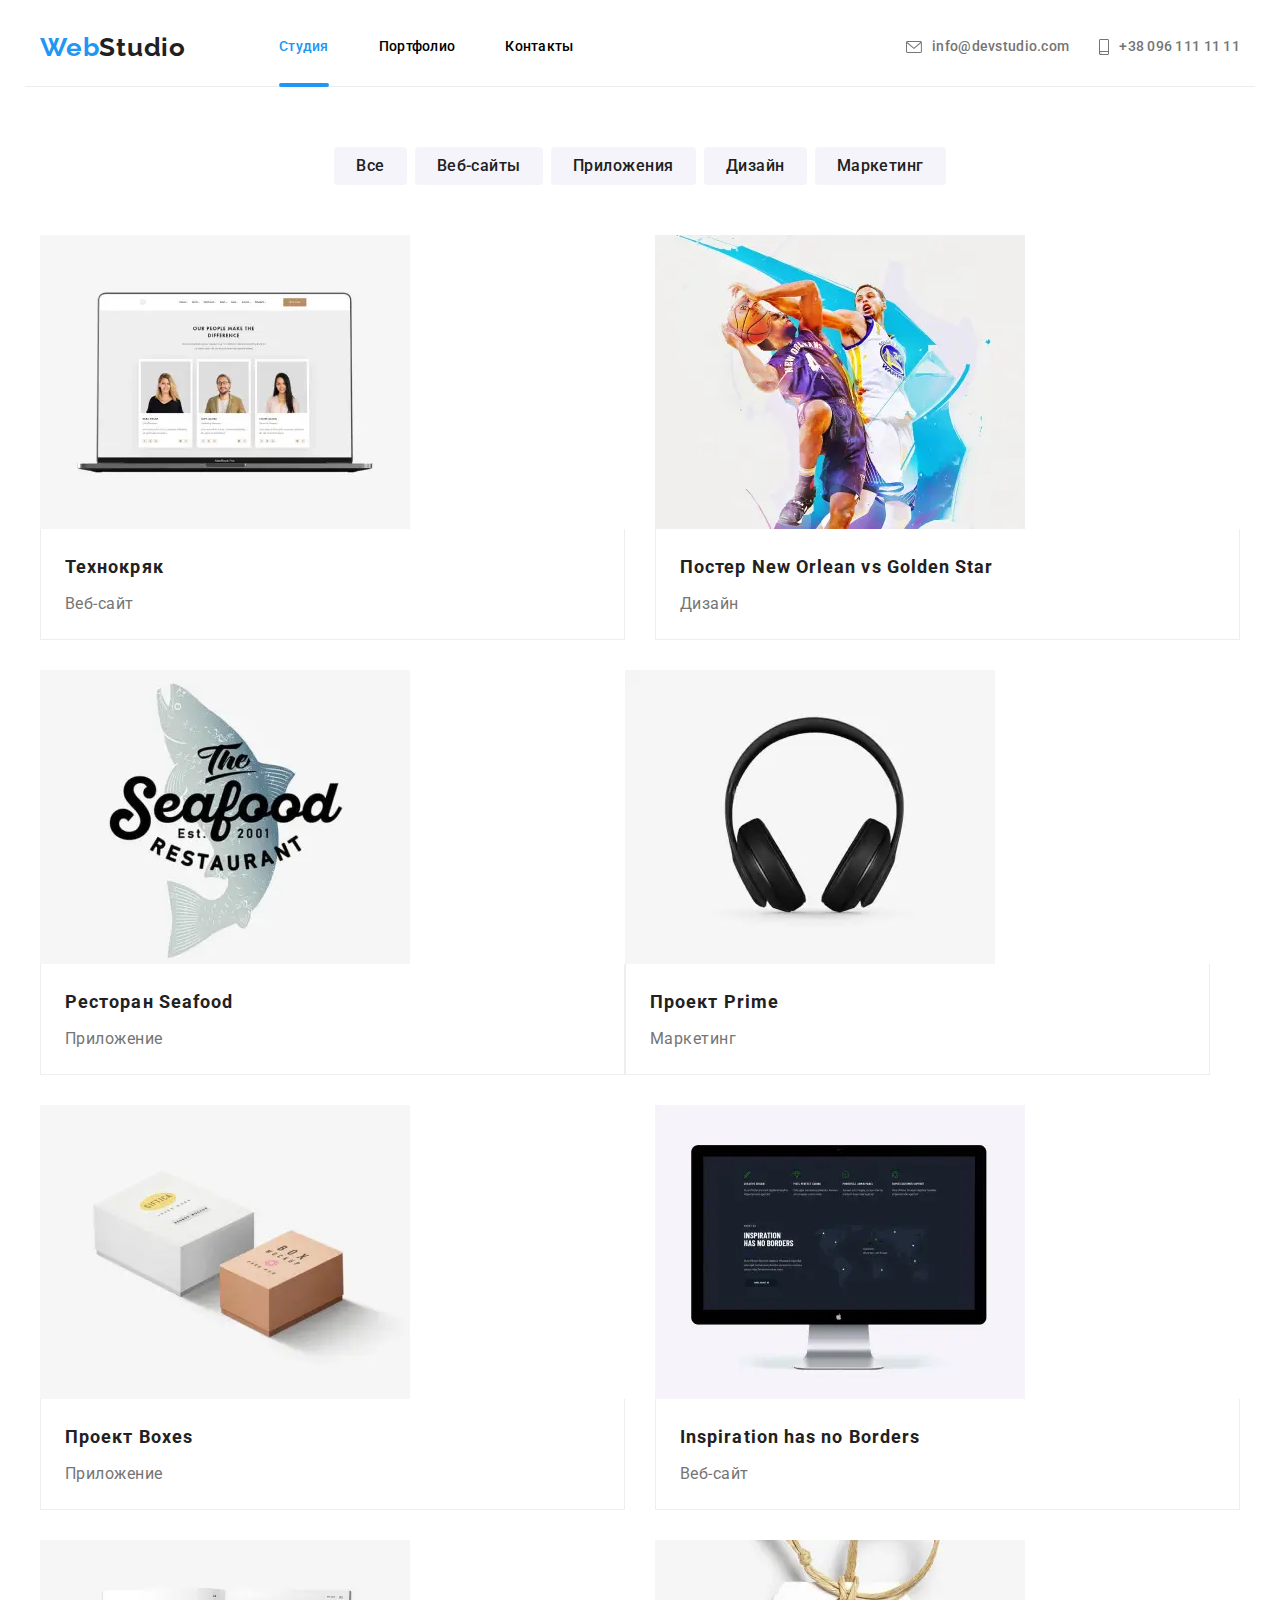
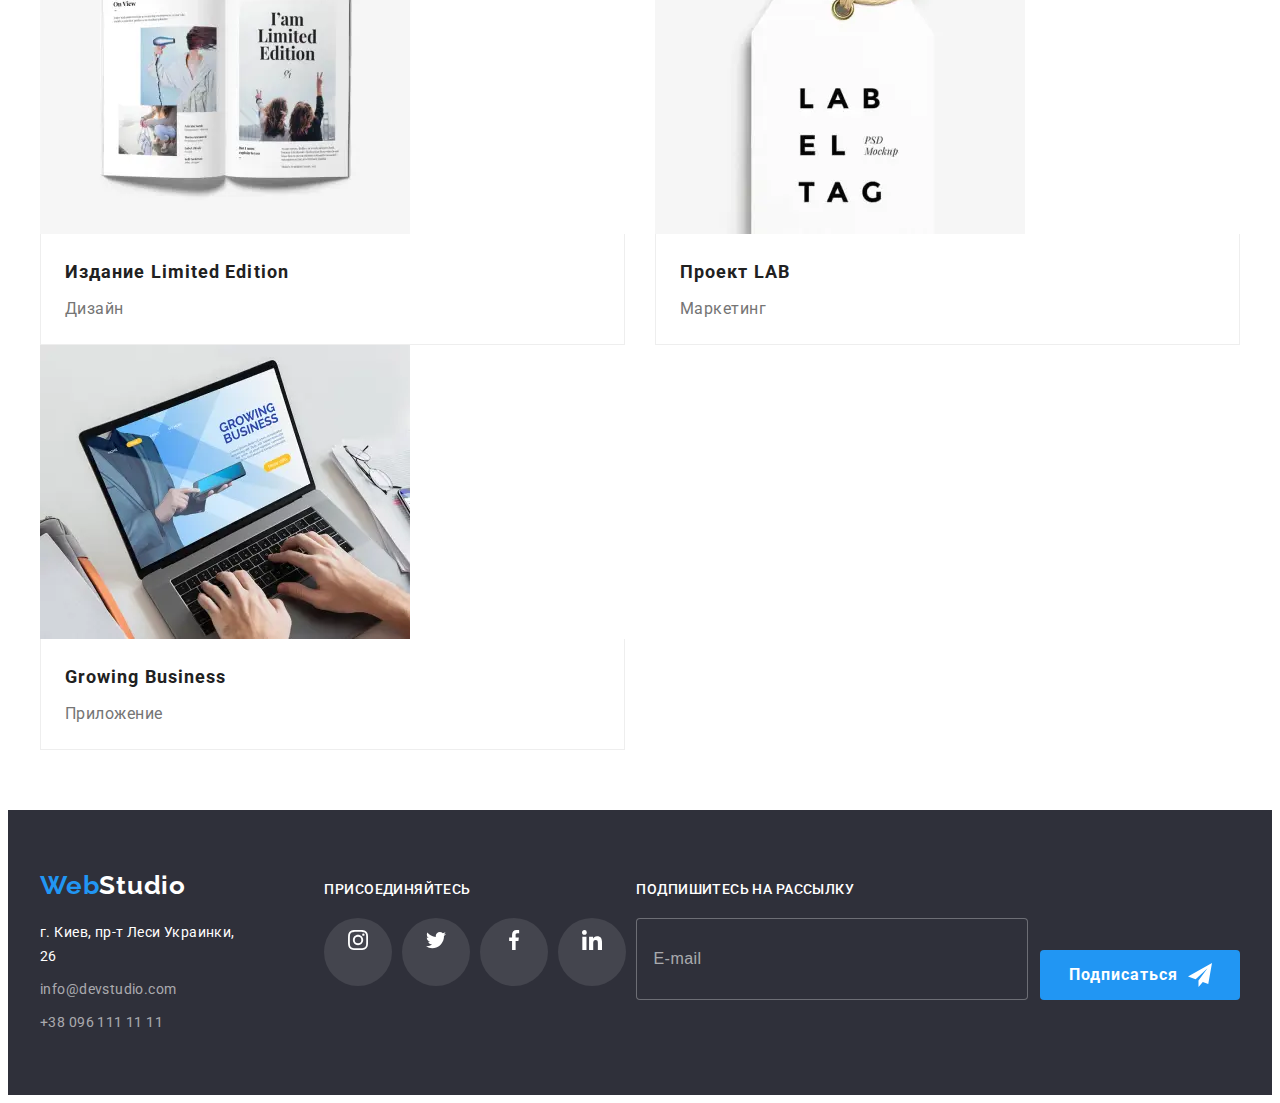
==== portfolio.html @ 6233a547 "1" ====
<!DOCTYPE html>
<html lang="ru">
<head>
    <meta charset="UTF-8">
    <meta http-equiv="X-UA-Compatible" content="IE=edge">
    <meta name="viewport" content="width=device-width, initial-scale=1.0" />
    <title>Портфолио</title>
    <link rel="preconnect" href="https://fonts.googleapis.com">
    <link rel="preconnect" href="https://fonts.gstatic.com" crossorigin>
    <link href="https://fonts.googleapis.com/css2?family=Raleway:wght@700&family=Roboto:wght@400;500;700;900&display=swap"
        rel="stylesheet">
    <link rel="stylesheet" href="https://cdnjs.cloudflare.com/ajax/libs/modern-normalize/1.1.0/modern-normalize.min.css"
        integrity="sha512-wpPYUAdjBVSE4KJnH1VR1HeZfpl1ub8YT/NKx4PuQ5NmX2tKuGu6U/JRp5y+Y8XG2tV+wKQpNHVUX03MfMFn9Q=="
        crossorigin="anonymous" referrerpolicy="no-referrer" />
    <link rel="stylesheet" href="./css/main.min.css">


</head>

<body>
    <header class="page-header">
        <div class="container header-container">
            <nav class="main-nav">
                <a href="./index.html" class="main-nav__logo"><span class="web">Web</span><span
                        class="studio-black">Studio</span></a>
                <ul class="main-nav__list list">
                    <li class="main-nav__item"><a href="./index.html" class="main-nav__link current">Студия</a></li>
                    <li class="main-nav__item"><a href="./portfolio.html" class="main-nav__link">Портфолио</a></li>
                    <li class="main-nav__item"><a href="" class="main-nav__link">Контакты</a></li>
                </ul>
    
    
            </nav>
            <ul class="site-contacts list">
                <li class="site-contacts__item"><a href="mailto:info@devstudio.com" class="site-contacts__link">
                        <svg class="site-contacts__icon--tel" width="16px" height="12px">
                            <use href="images\icon.svg#mail"></use>
                        </svg> info@devstudio.com</a></li>
                <li class="site-contacts__item"><a href="tel:+380961111111" class="site-contacts__link">
                        <svg class="site-contacts__icon--mail" width="10px" height="16px">
                            <use href="images\icon.svg#tel"></use>
                        </svg> +38 096 111 11 11</a></li>
            </ul>
    
            <!------------------- Mobile menu ----------------->
    
            <button type="button" class="menu-button" data-menu-open>
                <svg class="menu-button__icon">
                    <use href="./images/icon.svg#menu_40px"></use>
                </svg>
            </button>
    
            <div class="mobile-menu" data-menu>
                <button class="close-button" data-menu-close>
                    <svg class="close-button__icon">
                        <use href="./images/icon.svg#close_40px"></use>
                    </svg>
                </button>
    
                <nav>
                    <ul class="mobile-menu__list list">
                        <li class="mobile-menu__item"><a href="./index.html" class="mobile-menu__link">Студия</a></li>
                        <li class="mobile-menu__item"><a href="./portfolio.html" class="mobile-menu__link">Портфолио</a>
                        </li>
                        <li class="mobile-menu__item"><a href="" class="mobile-menu__link">Контакты</a></li>
                    </ul>
                </nav>
    
                <div>
                    <ul class="mobile-contacts list">
                        <li class="mobile-contacts__item"><a href="tel:+380961111111" class="mobile-contacts__link__tel">+38
                                096 111 11 11</a></li>
                        <li class="mobile-contacts__item"><a href="mailto:info@devstudio.com"
                                class="mobile-contacts__link__mail">info@devstudio.com</a></li>
                    </ul>
                    <ul class="menu-social">
                        <li class="menu-social__item"><a href="" class="menu-social__link">Instagram</a></li>
                        <li class="menu-social__item"><a href="" class="menu-social__link">Twitter</a></li>
                        <li class="menu-social__item"><a href="" class="menu-social__link">Facebook</a></li>
                        <li class="menu-social__item"><a href="" class="menu-social__link">LinkedIn</a></li>
                    </ul>
                </div>
    
            </div>
    
            <!------------------ END Mobile menu ------------------->
    
    
        </div>
    
    </header>


    <main>
       <section class="portfolio">
           <div class="container">
            <h2 class="portfolio__title hidden">Portfolio</h2>
            <ul class="portfolio__filter list">
                <li class="portfolio__filter__item"><button type="button" class="portfolio__filter__button">Все</button></li>
                <li class="portfolio__filter__item"><button type="button" class="portfolio__filter__button">Веб-сайты</button></li>
                <li class="portfolio__filter__item"><button type="button" class="portfolio__filter__button">Приложения</button></li>
                <li class="portfolio__filter__item"><button type="button" class="portfolio__filter__button">Дизайн</button></li>
                <li class="portfolio__filter__item"><button type="button" class="portfolio__filter__button">Маркетинг</button></li>
            </ul>
            
            <ul class="works-list list">
                <li class="works-list__item">
                    <div class="works-list__overlay">
                        <picture>
                            <source media="(min-width: 1200px)" srcset="
                                ./images/works/works-1-desktopwebp.webp    1x,
                                ./images/works/works-1-desktopwebp@2x.webp 2x
                                " type="image/webp" />
                            <source media="(min-width: 1200px)" srcset="
                                ./images/works/works-1-desktop.jpg    1x,
                                ./images/works/works-1-desktop@2x.jpg 2x
                                " />
                        
                            <source media="(min-width: 768px)" srcset="
                                ./images/works/works-1-tabletwebP.webp    1x,
                                ./images/works/works-1-tabletwebP@2x.webp 2x
                                " type="image/webp" />
                            <source media="(min-width: 768px)" srcset="
                                ./images/works/works-1-tablet.jpg    1x,
                                ./images/works/works-1-tablet@2x.jpg 2x
                                " />
                        
                            <source media="(min-width: 320px)" srcset="
                                ./images/works/works-1webP.webp    1x,
                                ./images/works/works-1webP@2x.webp 2x
                                " type="image/webp" />
                            <source media="(min-width: 320px)" srcset="
                                ./images/works/works-1.jpg    1x,
                                ./images/works/works-1@2x.jpg 2x
                                " />
                        
                            <img class="about-list-img" src="#" alt="ноутбук" />
                        </picture>
                        <p class="works-list__discription">Технокряк это современная площадка распространения коронавируса. Компании используют эту
                            платформу для цифрового
                            шпионажа и атак на защищённые сервера конкурентов.</p>
                    </div>
                    <div class="works-block">
                        <h3 class="works-block__title">Технокряк</h3>
                        <p class="works-block__text">Веб-сайт</p>
                    </div>
                </li>
                <li class="works-list__item">
                    <div class="works-list__overlay">
                        <picture>
                            <source media="(min-width: 1200px)" srcset="
                                ./images/works/works-2-desktopwebp.webp    1x,
                                ./images/works/works-2-desktopwebp@2x.webp 2x
                                " type="image/webp" />
                            <source media="(min-width: 1200px)" srcset="
                                ./images/works/works-2-desktop.jpg    1x,
                                ./images/works/works-2-desktop@2x.jpg 2x
                                " />
                        
                            <source media="(min-width: 768px)" srcset="
                                ./images/works/works-2-tabletwebP.webp    1x,
                                ./images/works/works-2-tabletwebP@2x.webp 2x
                                " type="image/webp" />
                            <source media="(min-width: 768px)" srcset="
                                ./images/works/works-2-tablet.jpg    1x,
                                ./images/works/works-2-tablet@2x.jpg 2x
                                " />
                        
                            <source media="(min-width: 320px)" srcset="
                                ./images/works/works-2webP.webp    1x,
                                ./images/works/works-2webP@2x.webp 2x
                                " type="image/webp" />
                            <source media="(min-width: 320px)" srcset="
                                ./images/works/works-2.jpg    1x,
                                ./images/works/works-2@2x.jpg 2x
                                " />
                        
                            <img class="about-list-img" src="#" alt="орлеан" />
                        </picture>
                        <p class="works-list__discription">Технокряк это современная площадка распространения коронавируса. Компании используют
                            эту
                            платформу для цифрового
                            шпионажа и атак на защищённые сервера конкурентов.</p>
                    </div>
                   <div class="works-block">
                        <h3 class="works-block__title">Постер New Orlean vs Golden Star</h3>
                        <p class="works-block__text">Дизайн</p>
                   </div>
                </li>
                <li class="works-list__item">
                    <div class="works-list__overlay">
                        <picture>
                            <source media="(min-width: 1200px)" srcset="
                                ./images/works/works-3-desktopwebp.webp    1x,
                                ./images/works/works-3-desktopwebp@2x.webp 2x
                                " type="image/webp" />
                            <source media="(min-width: 1200px)" srcset="
                                ./images/works/works-3-desktop.jpg    1x,
                                ./images/works/works-3-desktop@2x.jpg 2x
                                " />
                        
                            <source media="(min-width: 768px)" srcset="
                                ./images/works/works-3-tabletwebP.webp    1x,
                                ./images/works/works-3-tabletwebP@2x.webp 2x
                                " type="image/webp" />
                            <source media="(min-width: 768px)" srcset="
                                ./images/works/works-3-tablet.jpg    1x,
                                ./images/works/works-3-tablet@2x.jpg 2x
                                " />
                        
                            <source media="(min-width: 320px)" srcset="
                                ./images/works/works-3webP.webp    1x,
                                ./images/works/works-3webP@2x.webp 2x
                                " type="image/webp" />
                            <source media="(min-width: 320px)" srcset="
                                ./images/works/works-3.jpg    1x,
                                ./images/works/works-3@2x.jpg 2x
                                " />
                        
                            <img class="about-list-img" src="#" alt="ресторан" />
                        </picture>
                        <p class="works-list__discription">Технокряк это современная площадка распространения коронавируса. Компании используют
                            эту
                            платформу для цифрового
                            шпионажа и атак на защищённые сервера конкурентов.</p>
                    </div>
                    <div class="works-block">
                        <h3 class="works-block__title">Ресторан Seafood</h3>
                        <p class="works-block__text">Приложение</p>
                    </div>
                </li>
                <li class="works-list__item">
                    <div class="works-list__overlay">
                        <picture>
                            <source media="(min-width: 1200px)" srcset="
                                ./images/works/works-4-desktopwebp.webp    1x,
                                ./images/works/works-4-desktopwebp@2x.webp 2x
                                " type="image/webp" />
                            <source media="(min-width: 1200px)" srcset="
                                ./images/works/works-4-desktop.jpg    1x,
                                ./images/works/works-4-desktop@2x.jpg 2x
                                " />
                        
                            <source media="(min-width: 768px)" srcset="
                                ./images/works/works-4-tabletwebP.webp    1x,
                                ./images/works/works-4-tabletwebP@2x.webp 2x
                                " type="image/webp" />
                            <source media="(min-width: 768px)" srcset="
                                ./images/works/works-4-tablet.jpg    1x,
                                ./images/works/works-4-tablet@2x.jpg 2x
                                " />
                        
                            <source media="(min-width: 320px)" srcset="
                                ./images/works/works-4webP.webp    1x,
                                ./images/works/works-4webP@2x.webp 2x
                                " type="image/webp" />
                            <source media="(min-width: 320px)" srcset="
                                ./images/works/works-4.jpg    1x,
                                ./images/works/works-4@2x.jpg 2x
                                " />
                        
                            <img class="about-list-img" src="#" alt="наушники" />
                        </picture>
                        <p class="works-list__discription">Технокряк это современная площадка распространения коронавируса. Компании используют
                            эту
                            платформу для цифрового
                            шпионажа и атак на защищённые сервера конкурентов.</p>
                    </div>
                    <div class="works-block">
                        <h3 class="works-block__title">Проект Prime</h3>
                        <p class="works-block__text">Маркетинг</p>
                    </div>
                </li>
                <li class="works-list__item">
                    <div class="works-list__overlay">
                        <picture>
                            <source media="(min-width: 1200px)" srcset="
                                ./images/works/works-5-desktopwebp.webp    1x,
                                ./images/works/works-5-desktopwebp@2x.webp 2x
                                " type="image/webp" />
                            <source media="(min-width: 1200px)" srcset="
                                ./images/works/works-5-desktop.jpg    1x,
                                ./images/works/works-5-desktop@2x.jpg 2x
                                " />
                        
                            <source media="(min-width: 768px)" srcset="
                                ./images/works/works-5-tabletwebP.webp    1x,
                                ./images/works/works-5-tabletwebP@2x.webp 2x
                                " type="image/webp" />
                            <source media="(min-width: 768px)" srcset="
                                ./images/works/works-5-tablet.jpg    1x,
                                ./images/works/works-5-tablet@2x.jpg 2x
                                " />
                        
                            <source media="(min-width: 320px)" srcset="
                                ./images/works/works-5webP.webp    1x,
                                ./images/works/works-5webP@2x.webp 2x
                                " type="image/webp" />
                            <source media="(min-width: 320px)" srcset="
                                ./images/works/works-5.jpg    1x,
                                ./images/works/works-5@2x.jpg 2x
                                " />
                        
                            <img class="about-list-img" src="#" alt="коробки" />
                        </picture>
                        <p class="works-list__discription">Технокряк это современная площадка распространения коронавируса. Компании используют
                            эту
                            платформу для цифрового
                            шпионажа и атак на защищённые сервера конкурентов.</p>
                    </div>
                    <div class="works-block">
                        <h3 class="works-block__title">Проект Boxes</h3>
                        <p class="works-block__text">Приложение</p>
                    </div>
                </li>
                <li class="works-list__item">
                    <div class="works-list__overlay">
                        <picture>
                            <source media="(min-width: 1200px)" srcset="
                                ./images/works/works-6-desktopwebp.webp    1x,
                                ./images/works/works-6-desktopwebp@2x.webp 2x
                                " type="image/webp" />
                            <source media="(min-width: 1200px)" srcset="
                                ./images/works/works-6-desktop.jpg    1x,
                                ./images/works/works-6-desktop@2x.jpg 2x
                                " />
                        
                            <source media="(min-width: 768px)" srcset="
                                ./images/works/works-6-tabletwebP.webp    1x,
                                ./images/works/works-6-tabletwebP@2x.webp 2x
                                " type="image/webp" />
                            <source media="(min-width: 768px)" srcset="
                                ./images/works/works-6-tablet.jpg    1x,
                                ./images/works/works-6-tablet@2x.jpg 2x
                                " />
                        
                            <source media="(min-width: 320px)" srcset="
                                ./images/works/works-6webP.webp    1x,
                                ./images/works/works-6webP@2x.webp 2x
                                " type="image/webp" />
                            <source media="(min-width: 320px)" srcset="
                                ./images/works/works-6.jpg    1x,
                                ./images/works/works-6@2x.jpg 2x
                                " />
                        
                            <img class="about-list-img" src="#" alt="монитор" />
                        </picture>
                        <p class="works-list__discription">Технокряк это современная площадка распространения коронавируса. Компании используют
                            эту
                            платформу для цифрового
                            шпионажа и атак на защищённые сервера конкурентов.</p>
                    </div>
                    <div class="works-block">
                        <h3 class="works-block__title" lang="en">Inspiration has no Borders</h3>
                        <p class="works-block__text">Веб-сайт</p>
                    </div>
                </li>
                <li class="works-list__item">
                    <div class="works-list__overlay">
                        <picture>
                            <source media="(min-width: 1200px)" srcset="
                                ./images/works/works-7-desktopwebp.webp    1x,
                                ./images/works/works-7-desktopwebp@2x.webp 2x
                                " type="image/webp" />
                            <source media="(min-width: 1200px)" srcset="
                                ./images/works/works-7-desktop.jpg    1x,
                                ./images/works/works-7-desktop@2x.jpg 2x
                                " />
                        
                            <source media="(min-width: 768px)" srcset="
                                ./images/works/works-7-tabletwebP.webp    1x,
                                ./images/works/works-7-tabletwebP@2x.webp 2x
                                " type="image/webp" />
                            <source media="(min-width: 768px)" srcset="
                                ./images/works/works-7-tablet.jpg    1x,
                                ./images/works/works-7-tablet@2x.jpg 2x
                                " />
                        
                            <source media="(min-width: 320px)" srcset="
                                ./images/works/works-7webP.webp    1x,
                                ./images/works/works-7webP@2x.webp 2x
                                " type="image/webp" />
                            <source media="(min-width: 320px)" srcset="
                                ./images/works/works-7.jpg    1x,
                                ./images/works/works-7@2x.jpg 2x
                                " />
                        
                            <img class="about-list-img" src="#" alt="журнал" />
                        </picture>
                        <p class="works-list__discription">Технокряк это современная площадка распространения коронавируса. Компании используют
                            эту
                            платформу для цифрового
                            шпионажа и атак на защищённые сервера конкурентов.</p>
                    </div>
                    <div class="works-block">
                        <h3 class="works-block__title">Издание Limited Edition</h3>
                        <p class="works-block__text">Дизайн</p>
                    </div>
                </li>
                <li class="works-list__item">
                    <div class="works-list__overlay">
                        <picture>
                            <source media="(min-width: 1200px)" srcset="
                                ./images/works/works-8-desktopwebp.webp    1x,
                                ./images/works/works-8-desktopwebp@2x.webp 2x
                                " type="image/webp" />
                            <source media="(min-width: 1200px)" srcset="
                                ./images/works/works-8-desktop.jpg    1x,
                                ./images/works/works-8-desktop@2x.jpg 2x
                                " />
                        
                            <source media="(min-width: 768px)" srcset="
                                ./images/works/works-8-tabletwebP.webp    1x,
                                ./images/works/works-8-tabletwebP@2x.webp 2x
                                " type="image/webp" />
                            <source media="(min-width: 768px)" srcset="
                                ./images/works/works-8-tablet.jpg    1x,
                                ./images/works/works-8-tablet@2x.jpg 2x
                                " />
                        
                            <source media="(min-width: 320px)" srcset="
                                ./images/works/works-8webP.webp    1x,
                                ./images/works/works-8webP@2x.webp 2x
                                " type="image/webp" />
                            <source media="(min-width: 320px)" srcset="
                                ./images/works/works-8.jpg    1x,
                                ./images/works/works-8@2x.jpg 2x
                                " />
                        
                            <img class="about-list-img" src="#" alt="проект" />
                        </picture>
                        <p class="works-list__discription">Технокряк это современная площадка распространения коронавируса. Компании используют
                            эту
                            платформу для цифрового
                            шпионажа и атак на защищённые сервера конкурентов.</p>
                    </div>
                    <div class="works-block">
                        <h3 class="works-block__title">Проект LAB</h3>
                        <p class="works-block__text">Маркетинг</p>
                    </div>
                </li>
                <li class="works-list__item">
                    <div class="works-list__overlay">
                        <picture>
                            <source media="(min-width: 1200px)" srcset="
                                ./images/works/works-9-desktopwebp.webp    1x,
                                ./images/works/works-9-desktopwebp@2x.webp 2x
                                " type="image/webp" />
                            <source media="(min-width: 1200px)" srcset="
                                ./images/works/works-9-desktop.jpg    1x,
                                ./images/works/works-9-desktop@2x.jpg 2x
                                " />
                        
                            <source media="(min-width: 768px)" srcset="
                                ./images/works/works-9-tabletwebP.webp    1x,
                                ./images/works/works-9-tabletwebP@2x.webp 2x
                                " type="image/webp" />
                            <source media="(min-width: 768px)" srcset="
                                ./images/works/works-9-tablet.jpg    1x,
                                ./images/works/works-9-tablet@2x.jpg 2x
                                " />
                        
                            <source media="(min-width: 320px)" srcset="
                                ./images/works/works-9webP.webp    1x,
                                ./images/works/works-9webP@2x.webp 2x
                                " type="image/webp" />
                            <source media="(min-width: 320px)" srcset="
                                ./images/works/works-9.jpg    1x,
                                ./images/works/works-9@2x.jpg 2x
                                " />
                        
                            <img class="about-list-img" src="#" alt="ноут" />
                        </picture>
                        <p class="works-list__discription">Технокряк это современная площадка распространения коронавируса. Компании используют
                            эту
                            платформу для цифрового
                            шпионажа и атак на защищённые сервера конкурентов.</p>
                    </div>
                    <div class="works-block">
                        <h3 class="works-block__title" lang="en">Growing Business</h3>
                        <p class="works-block__text">Приложение</p>
                    </div>
                </li>
            </ul>
           </div>
            
       </section>

    </main>

<footer>
    <div class="footer-block container">
        <div class="footer-section">
            <div class="footer-block__contacts">
                <a class="footer-block__logo" href=""><span class="web">Web</span><span
                        class="studio-white">Studio</span></a>
                <p class="city">г. Киев, пр-т Леси Украинки, 26</p>
                <address>
                    <a href="mailto:nfo@devstudio.com" class="footer-link-mail">info@devstudio.com</a>
                    <a href="tel:+380961111111" class="footer-link-tel">+38 096 111 11 11</a>
                </address>

            </div>
            <div class="footer-join">
                <h3 class="footer-join__title">Присоединяйтесь</h3>
                <ul class="footer-join__social">
                    <li>
                        <a class="footer-join__link" href="">
                            <svg class="footer-join__icon" width="20px" height="20px">
                                <use href="images\icon.svg#instagram"></use>
                            </svg>
                        </a>
                    </li>
                    <li>
                        <a class="footer-join__link" href="">
                            <svg class="footer-join__icon" width="20px" height="20px">
                                <use href="images\icon.svg#twitter"></use>
                            </svg>
                        </a>
                    </li>
                    <li>
                        <a class="footer-join__link" href="">
                            <svg class="footer-join__icon" width="20px" height="20px">
                                <use href="images\icon.svg#facebook"></use>
                            </svg>
                        </a>
                    </li>
                    <li>
                        <a class="footer-join__link" href="">
                            <svg class="footer-join__icon" width="20px" height="20px">
                                <use href="images\icon.svg#linkedin"></use>
                            </svg>
                        </a>
                    </li>
                </ul>
            </div>
        </div>
        <form class="form-footer">
            <div>
                <p class="footer-join__title">Подпишитесь на рассылку</p>
                <input type="email" name="mail" id="mail" placeholder="E-mail" />
            </div>

            <button class="form-footer__button" type="submit">Подписаться
                <a href=""></a>
                <svg class="form-footer__icon" width="24px" height="24px">
                    <use href="images\icon.svg#subscribe"></use>
                </svg>
            </button>
        </form>
    </div>


</footer>

</body>
</html>
---- css/main.min.css ----
:root{--primary-text-color: #212121;--accent-color: #2196f3;--secondary-text-color: #757575;--white-text-color: #ffffff;--background-white-color: #e5e5e5;--background-grey-color: #f5f4fa}.hidden{position:absolute;white-space:nowrap;width:1px;height:1px;overflow:hidden;border:0;padding:0;clip:rect(0 0 0 0);clip-path:inset(50%);margin:-1px}body{font-family:Roboto, sans-serif}.list{list-style:none;padding:0;margin:0}p,h1,h2,h3{margin:0}ul{margin:0;padding:0;list-style:none}img{display:block}.link{text-decoration:none}.container{width:480px;padding-left:15px;padding-right:15px;margin-left:auto;margin-right:auto}@media screen and (min-width: 480px){.container{width:480px}}@media screen and (min-width: 768px){.container{width:768px}}@media screen and (min-width: 1200px){.container{width:1200px}}.main-nav__logo{margin-right:93px;text-align:left}.main-nav__logo,.footer-block__logo{font-family:Raleway, sans-serif;font-weight:700;font-size:24px;line-height:1.19;text-decoration:none;letter-spacing:0.03em}@media screen and (min-width: 768px){.main-nav__logo,.footer-block__logo{font-size:24px;line-height:1.17em;letter-spacing:0.03em}}@media screen and (min-width: 1200px){.main-nav__logo,.footer-block__logo{font-size:26px;line-height:1.19em;letter-spacing:0.03em}}.web{color:#2196f3}.studio-black{font-family:Raleway, sans-serif;color:#212121}.footer-block__logo{display:block;margin-bottom:20px}.studio-white{color:#ffffff;font-family:Raleway, sans-serif;text-decoration:none}section{padding-top:94px;padding-bottom:94px}.section-title{margin-bottom:50px;text-align:center;font-weight:700;font-size:36px;line-height:1.14;letter-spacing:0.03em;color:var(--primary-text-color)}@media screen and (max-width: 1199px){.section-title{font-size:28px;line-height:1.18;margin-bottom:30px}}.hero__button{display:block;text-align:center;padding:10px 32px 10px 32px;border:none;border-radius:4px;font-size:16px;font-family:inherit;font-weight:500;line-height:1.88;letter-spacing:0.06em;text-decoration:none;cursor:pointer;color:#ffffff;background-color:#2196f3;margin:0 auto}.form-footer__button{display:flex;margin:0 auto;text-align:center;align-items:center;padding:10px 28px 10px 29px;border:none;border-radius:4px;font-size:16px;font-family:inherit;font-weight:700;line-height:1.88;letter-spacing:0.06em;text-decoration:none;cursor:pointer;color:#ffffff;background-color:#2196f3}.team-social{display:flex;align-items:center;justify-content:center}.team-social__link{display:block;width:44px;height:44px;padding:12px;color:#afb1b8;cursor:pointer;align-items:center;border-radius:50%;transition:background-color 250ms cubic-bezier(0.4, 0, 0.2, 1)}.team-social__link:hover,.team-social__link:focus{background-color:var(--accent-color);color:var(--white-text-color);border-radius:50%}.social-icon{fill:#afb1b8;transition:fill 250ms cubic-bezier(0.4, 0, 0.2, 1)}.team-social__link:hover .social-icon,.team-social__link:focus .social-icon{fill:var(--white-text-color)}.team-social .team-social__item:not(:last-child){margin-right:10px}.footer-join__social{display:flex}.footer-join__link{display:block;text-align:center;width:44px;height:44px;padding:12px;color:var(--white-text-color);cursor:pointer;background-color:rgba(255,255,255,0.1);border-radius:50%;margin-right:10px;transition:background-color 250ms cubic-bezier(0.4, 0, 0.2, 1)}.footer-join__link:hover,.footer-join__link:focus{background-color:var(--accent-color)}.footer-join__icon{fill:var(--white-text-color)}.backdrop{position:fixed;left:0px;top:0px;z-index:150;width:100%;height:100%;background-color:rgba(0,0,0,0.2);opacity:1;transition:opacity 250ms cubic-bezier(0.4, 0, 0.2, 1)}.backdrop.is-hidden{opacity:0;visibility:hidden;pointer-events:none}.backdrop.is-hidden .modal{transform:translate(-50%, -50%) scale(0.9);opacity:0}.modal{position:absolute;max-width:450px;width:100%;top:50%;left:50%;background:#ffffff;box-shadow:0px 1px 3px rgba(0,0,0,0.12),0px 1px 1px rgba(0,0,0,0.14),0px 2px 1px rgba(0,0,0,0.2);border-radius:4px;opacity:1;transform:translate(-50%, -50%) scale(1);transition:transform 250ms cubic-bezier(0.4, 0, 0.2, 1),opacity 250ms cubic-bezier(0.4, 0, 0.2, 1)}@media screen and (min-width: 768px){.modal{max-width:450px;width:100%}}@media screen and (min-width: 1200px){.modal{min-width:528px;min-height:581px}}.modal-button{outline:none;display:flex;position:absolute;top:8px;right:8px;width:30px;height:30px;cursor:pointer;align-items:center;border-radius:50%;fill:var(--primary-text-color);background-color:#ffffff;border:1px solid rgba(0,0,0,0.1);transition:fill 250ms cubic-bezier(0.4, 0, 0.2, 1)}.modal-button:hover,.modal-button:focus{fill:var(--accent-color)}.form-title{font-weight:700;font-size:20px;line-height:1.15;text-align:center;letter-spacing:0.03em;color:#212121;margin-bottom:12px}.form{margin-left:auto;margin-right:auto;text-align:left;padding:40px}.form-field{position:relative;margin-bottom:10px;display:flex;flex-direction:column}.form-field label{font-style:normal;font-weight:normal;font-size:12px;line-height:1.17;letter-spacing:0.01em;color:#757575;margin-bottom:4px}.form-field input{outline:none;border:1px solid rgba(33,33,33,0.2);box-sizing:border-box;border-radius:4px;font-style:normal;font-weight:normal;font-size:12px;line-height:1.17;letter-spacing:0.01em;padding-top:12px;padding-bottom:12px;padding-left:42px;transition:border 250ms cubic-bezier(0.4, 0, 0.2, 1)}.form-field input:hover,.form-field input:focus{border:1px solid var(--accent-color)}.form-icon{position:absolute;top:50%;margin-left:12px;fill:var(--primary-text-color);transition:fill 250ms cubic-bezier(0.4, 0, 0.2, 1)}.form-field input:hover+.form-icon,.form-field input:focus+.form-icon{fill:var(--accent-color)}.textarea-field{margin-bottom:20px;display:flex;flex-direction:column}.textarea-field label{font-style:normal;font-weight:normal;font-size:12px;line-height:1.17;letter-spacing:0.01em;color:#757575;margin-bottom:4px}.comment{outline:none;border:1px solid rgba(33,33,33,0.2);box-sizing:border-box;height:120px;border-radius:4px;padding:16px 12px;font-size:14px;line-height:1.14;letter-spacing:0.01em;resize:none;transition:border 250ms cubic-bezier(0.4, 0, 0.2, 1)}.textarea-field textarea::placeholder{font-style:normal;font-weight:normal;font-size:14px;line-height:1.14;letter-spacing:0.01em;color:rgba(117,117,117,0.5)}.textarea-field textarea:hover,.textarea-field textarea:focus{border:1px solid var(--accent-color)}.policy-label{display:flex;align-items:center}.checkbox{position:absolute;clip:rect(0 0 0 0);overflow:hidden}.checkbox-icon{margin-right:9px;border:2px solid var(--primary-text-color);border-radius:2px;display:inline-block;width:16px;height:15px;cursor:pointer;fill:var(--white-text-color)}.checkbox:checked ~ .checkbox-icon{border-color:var(--accent-color);background-color:var(--accent-color);background-image:url(../images/check.svg);background-repeat:no-repeat;filter:drop-shadow(0px 4px 4px rgba(0,0,0,0.25))}.policy-field{margin-bottom:30px;display:flex;align-items:center;justify-content:center}.policy{font-size:14px;line-height:1.71;letter-spacing:0.03em;color:#757575}@media screen and (min-width: 480px){.policy{font-size:12px}}.policy-terms{padding-left:3px;font-size:14px;line-height:1.71;letter-spacing:0.03em;color:var(--accent-color);text-decoration:underline}@media screen and (min-width: 480px){.policy-terms{font-size:12px}}.form-button{display:block;margin-left:auto;margin-right:auto;text-align:center;align-items:center;padding:10px 55px 10px 56px;border:none;border-radius:4px;font-size:16px;font-family:inherit;font-weight:700;line-height:1.88;letter-spacing:0.06em;text-decoration:none;cursor:pointer;color:#ffffff;background-color:#2196f3;transition:box-shadow 250ms cubic-bezier(0.4, 0, 0.2, 1)}.form-button:hover,.form-button:focus{background:#188ce8;box-shadow:0px 4px 4px rgba(0,0,0,0.15);border-radius:4px}.page-header{position:relative;min-width:480px;top:0;left:0;display:flex;align-items:center;background-color:var(--white-text-color)}.header-container{display:flex;align-items:center;justify-content:space-between;padding-top:10px;padding-bottom:10px}@media screen and (min-width: 768px){.header-container{padding-top:21px;padding-bottom:20px;border-bottom:1px solid #ececec}}@media screen and (min-width: 1200px){.header-container{padding-top:24px;padding-bottom:23px;border-bottom:1px solid #ececec}}@media screen and (max-width: 767px){.site-contacts{display:none}}.menu-button{cursor:pointer;padding:0;border:none;line-height:0;background-color:transparent}@media screen and (min-width: 768px){.menu-button{display:none}}.menu-button__icon{width:40px;height:40px}.mobile-menu{display:flex;flex-direction:column;justify-content:space-between;position:fixed;z-index:100;top:0;left:0;width:100vw;height:100vh;padding:48px 40px;opacity:0;visibility:hidden;pointer-events:none;transition:opacity 250ms linear, visibility 250ms linear}.mobile-menu.is-open{opacity:1;visibility:visible;pointer-events:all;background-color:var(--white-text-color)}.close-button{position:absolute;top:10px;right:15px;width:40px;height:40px;cursor:pointer;padding:0;border:none;line-height:0;background-color:transparent}.close-button__icon{width:40px;height:40px}.mobile-menu__item{font-size:8vw;line-height:1.18em;letter-spacing:0.02em;font-weight:500;color:#212121}.mobile-menu__item:not(:last-child){margin-bottom:32px}@media screen and (min-width: 480px){.mobile-menu__item{font-size:40px}}.mobile-menu__link{text-decoration:none;color:#212121}.mobile-menu__link:hover,.mobile-menu__link:focus{color:var(--accent-color)}.mobile-contacts{margin-bottom:64px}.mobile-contacts__item:not(:last-child){margin-bottom:32px}.mobile-contacts__link__tel{font-weight:500;font-size:8vw;line-height:1.18em;letter-spacing:0.02em;color:var(--accent-color)}@media screen and (min-width: 480px){.mobile-contacts__link__tel{font-size:34px}}.mobile-contacts__link__mail{font-weight:500;font-size:8vw;line-height:1.17em;letter-spacing:0.02em;color:#757575}@media screen and (min-width: 480px){.mobile-contacts__link__mail{font-size:24px}}.menu-social{display:flex;flex-wrap:wrap;justify-content:left;align-items:center;font-weight:500;font-size:18px;line-height:1.22;letter-spacing:0.02em;color:#2196f3}.menu-social__item{display:flex;padding-right:10px}.menu-social__item:not(:last-child){border-right:1px solid rgba(33,33,33,0.2)}.menu-social__item:not(:first-child){padding-left:10px}.menu-social__link{display:flex;font-weight:500;font-size:18px;line-height:1.22;letter-spacing:0.02em;color:#2196f3;text-decoration:none}@media screen and (min-width: 768px){.main-nav{display:none;display:flex;align-items:center}}@media screen and (max-width: 767px){.main-nav__list{display:none}}@media screen and (min-width: 768px){.main-nav__list{display:flex}}.main-nav__item:not(:last-child){margin-right:50px}.main-nav__link{display:block;font-weight:500;font-size:14px;line-height:1.14;letter-spacing:0.02em;color:inherit;text-decoration:none;background-color:#ffffff;transition:color 250ms cubic-bezier(0.4, 0, 0.2, 1);position:relative}.main-nav__link:hover,.main-nav__link:focus{color:var(--accent-color)}.main-nav__link.current::after{content:"";display:block;position:absolute;bottom:-32px;width:100%;height:4px;background-color:var(--accent-color);border-radius:2px}.main-nav__link.current{color:var(--accent-color)}.site-contacts{margin-left:auto}@media screen and (min-width: 1200px){.site-contacts{display:flex;justify-content:center;align-items:center}}.site-contacts__link{display:flex;align-items:center;font-weight:500;font-size:12px;line-height:1.17;letter-spacing:0.02em;color:var(--secondary-text-color);text-decoration:none;transition:color 250ms cubic-bezier(0.4, 0, 0.2, 1)}.site-contacts__link:hover,.site-contacts__link:focus{color:var(--accent-color)}@media screen and (min-width: 1200px){.site-contacts__link{font-size:14px;line-height:1.14;letter-spacing:0.02em}}.site-contacts__item:not(:last-child){margin-bottom:10px}@media screen and (min-width: 1200px){.site-contacts__item:not(:last-child){margin-bottom:0px}}@media screen and (min-width: 1200px){.site-contacts__item+.site-contacts__item{margin-left:30px}}.site-contacts__icon--tel{margin-right:10px;fill:var(--secondary-text-color);transition:fill 250ms cubic-bezier(0.4, 0, 0.2, 1)}.site-contacts__link:hover .site-contacts__icon--tel,.site-contacts__link:focus .site-contacts__icon--tel{fill:var(--accent-color)}@media screen and (min-width: 768px){.site-contacts__icon--tel{margin-right:8px;width:14px;height:10px}}@media screen and (min-width: 1200px){.site-contacts__icon--tel{margin-right:10px;width:16px;height:12px}}.site-contacts__icon--mail{margin-right:10px;fill:var(--secondary-text-color);transition:fill 250ms cubic-bezier(0.4, 0, 0.2, 1)}.site-contacts__link:hover .site-contacts__icon--mail,.site-contacts__link:focus .site-contacts__icon--mail{fill:var(--accent-color)}@media screen and (min-width: 768px){.site-contacts__icon--mail{margin-right:8px;width:10px;height:14px}}@media screen and (min-width: 1200px){.site-contacts__icon--mail{margin-right:10px;width:10px;height:16px}}.hero{padding-top:118px;padding-bottom:118px;margin-left:auto;margin-right:auto;text-align:center;background-image:linear-gradient(rgba(47,48,58,0.4), rgba(47,48,58,0.4)),url(../images/hero/hero.jpg);background-position:center;background-size:cover;background-repeat:no-repeat;width:480px;height:400px}@media screen and (min-device-pixel-ratio: 2), (min-resolution: 192dpi), (min-resolution: 2dppx){.hero{background-image:linear-gradient(rgba(47,48,58,0.4), rgba(47,48,58,0.4)),url(../images/hero/hero2x.jpg)}}@media screen and (min-width: 768px){.hero{width:768px;height:400px;background-image:linear-gradient(rgba(47,48,58,0.4), rgba(47,48,58,0.4)),url(../images/hero/hero-tablet.jpg)}}@media screen and (min-width: 768px) and (min-device-pixel-ratio: 2), screen and (min-width: 768px) and (min-resolution: 192dpi), screen and (min-width: 768px) and (min-resolution: 2dppx){.hero{background-image:linear-gradient(rgba(47,48,58,0.4), rgba(47,48,58,0.4)),url(../images/hero/hero-tablet2x.jpg)}}@media screen and (min-width: 1200px){.hero{padding-top:200px;padding-bottom:200px;width:auto;height:600px;margin-left:auto;margin-right:auto;background-image:linear-gradient(rgba(47,48,58,0.4), rgba(47,48,58,0.4)),url(../images/hero/hero-desktop.jpg);background-position:center;background-size:cover;background-repeat:no-repeat}}@media screen and (min-width: 1200px) and (min-device-pixel-ratio: 2), screen and (min-width: 1200px) and (min-resolution: 192dpi), screen and (min-width: 1200px) and (min-resolution: 2dppx){.hero{background-image:linear-gradient(rgba(47,48,58,0.4), rgba(47,48,58,0.4)),url(../images/hero/hero-desktop2x.jpg)}}.hero__title{font-weight:900;font-size:26px;line-height:1.62em;letter-spacing:0.06em;color:var(--white-text-color);text-align:center;text-transform:uppercase;margin-left:auto;margin-right:auto;margin-bottom:30px;max-width:360px}@media screen and (min-width: 1200px){.hero__title{margin-bottom:30px;font-weight:900;font-size:44px;line-height:1.36;letter-spacing:0.06em;text-transform:uppercase;color:#ffffff;min-width:696px}}.features{padding-top:60px;padding-bottom:60px}.features__icons{display:flex;height:120px;background-color:#f5f4fa;border-radius:4px;align-items:center;justify-content:center;margin-bottom:30px}@media screen and (min-width: 480px){.features__icons{padding:25px 190px}}@media screen and (min-width: 768px){.features__icons{padding-right:142px;padding-left:142px}}@media screen and (min-width: 1200px){.features__icons{padding-right:100px;padding-left:100px}}.features__icon{width:70px;height:70px}.features__list{display:block}@media screen and (min-width: 768px){.features__list{display:flex;flex-wrap:wrap;margin-top:-30px;margin-left:-30px}}@media screen and (min-width: 1200px){.features__list{flex-wrap:nowrap;margin:0px}}@media screen and (max-width: 767px){.features__item:not(:last-child){margin-bottom:30px}}@media screen and (min-width: 768px){.features__item{max-width:354px;margin-top:30px;margin-left:30px}}@media screen and (min-width: 1200px){.features__item{max-width:270px;margin-top:0px;margin-right:30px;margin-left:0px}}.features__item-title{text-align:center;margin-bottom:10px;font-weight:700;font-size:14px;line-height:1.14;letter-spacing:0.03em;text-transform:uppercase;color:var(--primary-text-color)}@media screen and (min-width: 768px){.features__item-title{text-align:left}}@media screen and (min-width: 1200px){.features__item-title{text-align:center}}.features__item-text{font-size:14px;line-height:1.71;letter-spacing:0.03em;color:var(--secondary-text-color)}.cards__list{display:flex;z-index:0}.cards{padding-top:0}@media screen and (max-width: 1199px){.cards{display:none}}.cards__item:not(:last-child){margin-right:30px}.cards__title__block{display:flex;align-items:center;justify-content:center;position:absolute;width:100%;height:70px;background-color:rgba(47,48,58,0.8);bottom:0}.cards__title__text{font-weight:500;font-size:14px;line-height:1.14;letter-spacing:0.03em;text-transform:uppercase;color:var(--white-text-color)}.cards__block{position:relative}.team-block{padding-bottom:30px;padding-top:30px}.team__list{display:block;text-align:center}@media screen and (min-width: 768px){.team__list{display:flex;flex-wrap:wrap}}@media screen and (min-width: 1200px){.team__list{display:flex;text-align:center}}.team-block__title{margin-bottom:10px;font-size:16px;font-weight:500;line-height:1.14;letter-spacing:0.03em;color:var(--primary-text-color)}.team-block__text{font-size:16px;line-height:1.14;letter-spacing:0.03em;color:var(--secondary-text-color);margin-bottom:16px}.team__item{box-shadow:0px 1px 3px rgba(0,0,0,0.12),0px 1px 1px rgba(0,0,0,0.14),0px 2px 1px rgba(0,0,0,0.2);background-color:var(--white-text-color)}.team__item:nth-child(1n+1){margin-bottom:30px}@media screen and (min-width: 768px){.team__item:nth-child(odd){margin-right:30px}}@media screen and (min-width: 1200px){.team__item:not(:last-child){margin-right:30px}}.team{background-color:#f5f4fa;padding-top:60px;padding-bottom:60px;min-width:480px}@media screen and (min-width: 1200px){.team{padding-top:94px;padding-bottom:94px}}.clients__list{display:flex;flex-wrap:wrap;justify-content:space-between}@media screen and (min-width: 1200px){.clients__list{display:flex;flex-wrap:wrap;justify-content:space-between}}.clients__link{display:flex;align-items:center;justify-content:center;width:100%;height:100%;border-radius:4px;border:1px solid #afb1b8;cursor:pointer;color:#afb1b8;transition:border 250ms cubic-bezier(0.4, 0, 0.2, 1)}.clients__link:hover,.clients__link:focus{border:1px solid var(--accent-color);fill:var(--accent-color)}.clients__item{width:210px;height:92px}.clients__item:nth-child(-n+4){margin-bottom:30px}@media screen and (min-width: 1200px){.clients__item{width:170px}.clients__item:not(:last-child){margin-right:30px}}@media screen and (min-width: 768px) and (max-width: 1199px){.clients__item{width:226px}}.clients__icon{fill:#afb1b8;transition:fill 250ms cubic-bezier(0.4, 0, 0.2, 1)}.clients__link:hover .clients__icon,.clients__link:focus .clients__icon{fill:var(--accent-color)}.clients{padding-top:60px;padding-bottom:60px}@media screen and (min-width: 1200px){.clients{padding-top:94px;padding-bottom:94px}}footer{background-color:#2f303a;min-width:480px;padding-top:60px;padding-bottom:60px}.footer-block{display:flex}@media screen and (max-width: 1199px){.footer-block{flex-direction:column;align-items:center;text-align:center}}@media screen and (min-width: 1200px){.footer-block{align-items:baseline;width:1200px}}@media screen and (min-width: 768px){.footer-section{display:flex;align-items:baseline}}@media screen and (min-width: 1200px){.footer-section{margin-right:auto}}.footer-block__contacts{text-align:center;margin-bottom:60px}@media screen and (min-width: 768px) and (max-width: 1199px){.footer-block__contacts{margin-right:165px}}@media screen and (min-width: 1200px){.footer-block__contacts{margin-right:70px;text-align:left;margin-bottom:0}}.city{margin-bottom:9px;font-size:14px;line-height:1.71;font-style:normal;letter-spacing:0.03em;color:#ffffff}.footer-link-mail{display:block;margin-bottom:9px}.footer-link-mail:hover,.footer-link-mail:focus{color:var(--accent-color)}.footer-link-tel{display:block}.footer-link-tel:hover,.footer-link-tel:focus{color:var(--accent-color)}.footer-link-mail,.footer-link-tel{font-size:14px;line-height:1.71;letter-spacing:0.03em;font-style:normal;text-decoration:none;color:rgba(255,255,255,0.6)}.footer-join__title{font-weight:500;font-size:14px;line-height:1.14;letter-spacing:0.03em;text-transform:uppercase;color:#ffffff;margin-bottom:20px}@media screen and (max-width: 1199px){.footer-join__social{margin-bottom:60px}}.form-footer{display:block}@media screen and (min-width: 1200px){.form-footer{display:flex;margin-left:auto;align-items:flex-end}}.form-footer input{width:450px;height:50px;font-size:16px;line-height:1.25;letter-spacing:0.03em;color:rgba(255,255,255,0.6);background-color:#2f303a;border:1px solid rgba(255,255,255,0.3);border-radius:4px;align-items:center;justify-content:center;padding:15px 16px 15px 16px}@media screen and (max-width: 1199px){.form-footer input{margin-bottom:20px}}@media screen and (min-width: 1200px){.form-footer input{margin-right:12px;width:358px}}.form-footer input::placeholder{font-size:16px;line-height:1.25;letter-spacing:0.03em;color:rgba(255,255,255,0.6)}.form-footer__icon{fill:var(--white-text-color);margin-left:10px}.portfolio{padding-top:60px;padding-bottom:60px}.portfolio__filter{display:flex;flex-wrap:wrap;margin-bottom:40px}@media screen and (min-width: 768px){.portfolio__filter{flex-wrap:nowrap;justify-content:center;margin-bottom:30px}}@media screen and (min-width: 1200px){.portfolio__filter{margin-bottom:50px}}.portfolio__filter__item:not(:last-child){margin-right:8px}@media screen and (max-width: 767px){.portfolio__filter__item:nth-child(-n+3){margin-bottom:15px}}.portfolio__filter__button{padding:6px 22px 6px 22px;border:none;border-radius:4px;font-family:Roboto;font-weight:500;font-size:16px;line-height:1.63;letter-spacing:0.03em;color:var(--primary-text-color);background-color:#f5f4fa;cursor:pointer;transition:background-color 250ms cubic-bezier(0.4, 0, 0.2, 1),color 250ms cubic-bezier(0.4, 0, 0.2, 1),box-shadow 250ms cubic-bezier(0.4, 0, 0.2, 1)}.portfolio__filter__button:hover,.portfolio__filter__button:focus{color:var(--white-text-color);background-color:var(--accent-color);box-shadow:0px 3px 1px rgba(0,0,0,0.1),0px 1px 2px rgba(0,0,0,0.08),0px 2px 2px rgba(0,0,0,0.12)}.works-list{display:block}@media screen and (min-width: 768px){.works-list{display:flex;flex-wrap:wrap;margin-right:-30px}}@media screen and (min-width: 1200px){.works-list{display:flex;flex-wrap:wrap}}.works-list__item{width:450px;margin-bottom:30px;transition:box-shadow 250ms cubic-bezier(0.4, 0, 0.2, 1)}.works-list__item:hover{box-shadow:0px 1px 1px rgba(0,0,0,0.12),0px 4px 4px rgba(0,0,0,0.06),1px 4px 6px rgba(0,0,0,0.16)}.works-list__item:last-of-type{margin-bottom:0}@media screen and (min-width: 768px){.works-list__item{flex-basis:calc((100% / 2) - 30px)}.works-list__item:nth-child(2n+1){margin-right:30px}}@media screen and (min-width: 1200px){.works-list__item{width:calc((100% - 90px) / 3);margin-right:30px;margin-bottom:30px;width:370px}.works-list__item:nth-last-child(-n+3){margin-bottom:0}.works-list__item:nth-child(3n){margin-right:0}}.works-list__overlay{position:relative;overflow:hidden}.works-list__overlay::before{display:inline-block;position:absolute;content:"";width:100%;height:100%;background-color:rgba(33,150,243,0.9);transform:translateY(100%);transition:transform 250ms cubic-bezier(0.4, 0, 0.2, 1)}.works-list__item:hover .works-list__overlay::before{transform:translateY(0);opacity:1}.works-list__discription{display:block;position:absolute;top:0;font-weight:400;font-size:18px;line-height:1.56;letter-spacing:0.03em;color:var(--white-text-color);padding:63px 24px;transform:translateY(100%);transition:transform 250ms cubic-bezier(0.4, 0, 0.2, 1)}.works-list__item:hover .works-list__discription{transform:translateY(0);opacity:1}.works-block__title{margin-bottom:4px;font-weight:700;font-size:18px;line-height:2;letter-spacing:0.06em;color:var(--primary-text-color)}.works-block__text{line-height:1.88;font-size:16px;letter-spacing:0.03em;color:var(--secondary-text-color)}.works-block{padding:20px 24px 20px 24px;border-bottom:1px solid #eeeeee;border-right:1px solid #eeeeee;border-left:1px solid #eeeeee}@media screen and (min-width: 768px){.works-block:nth-child(1){padding-bottom:56px}}
/*# sourceMappingURL=main.min.css.map */
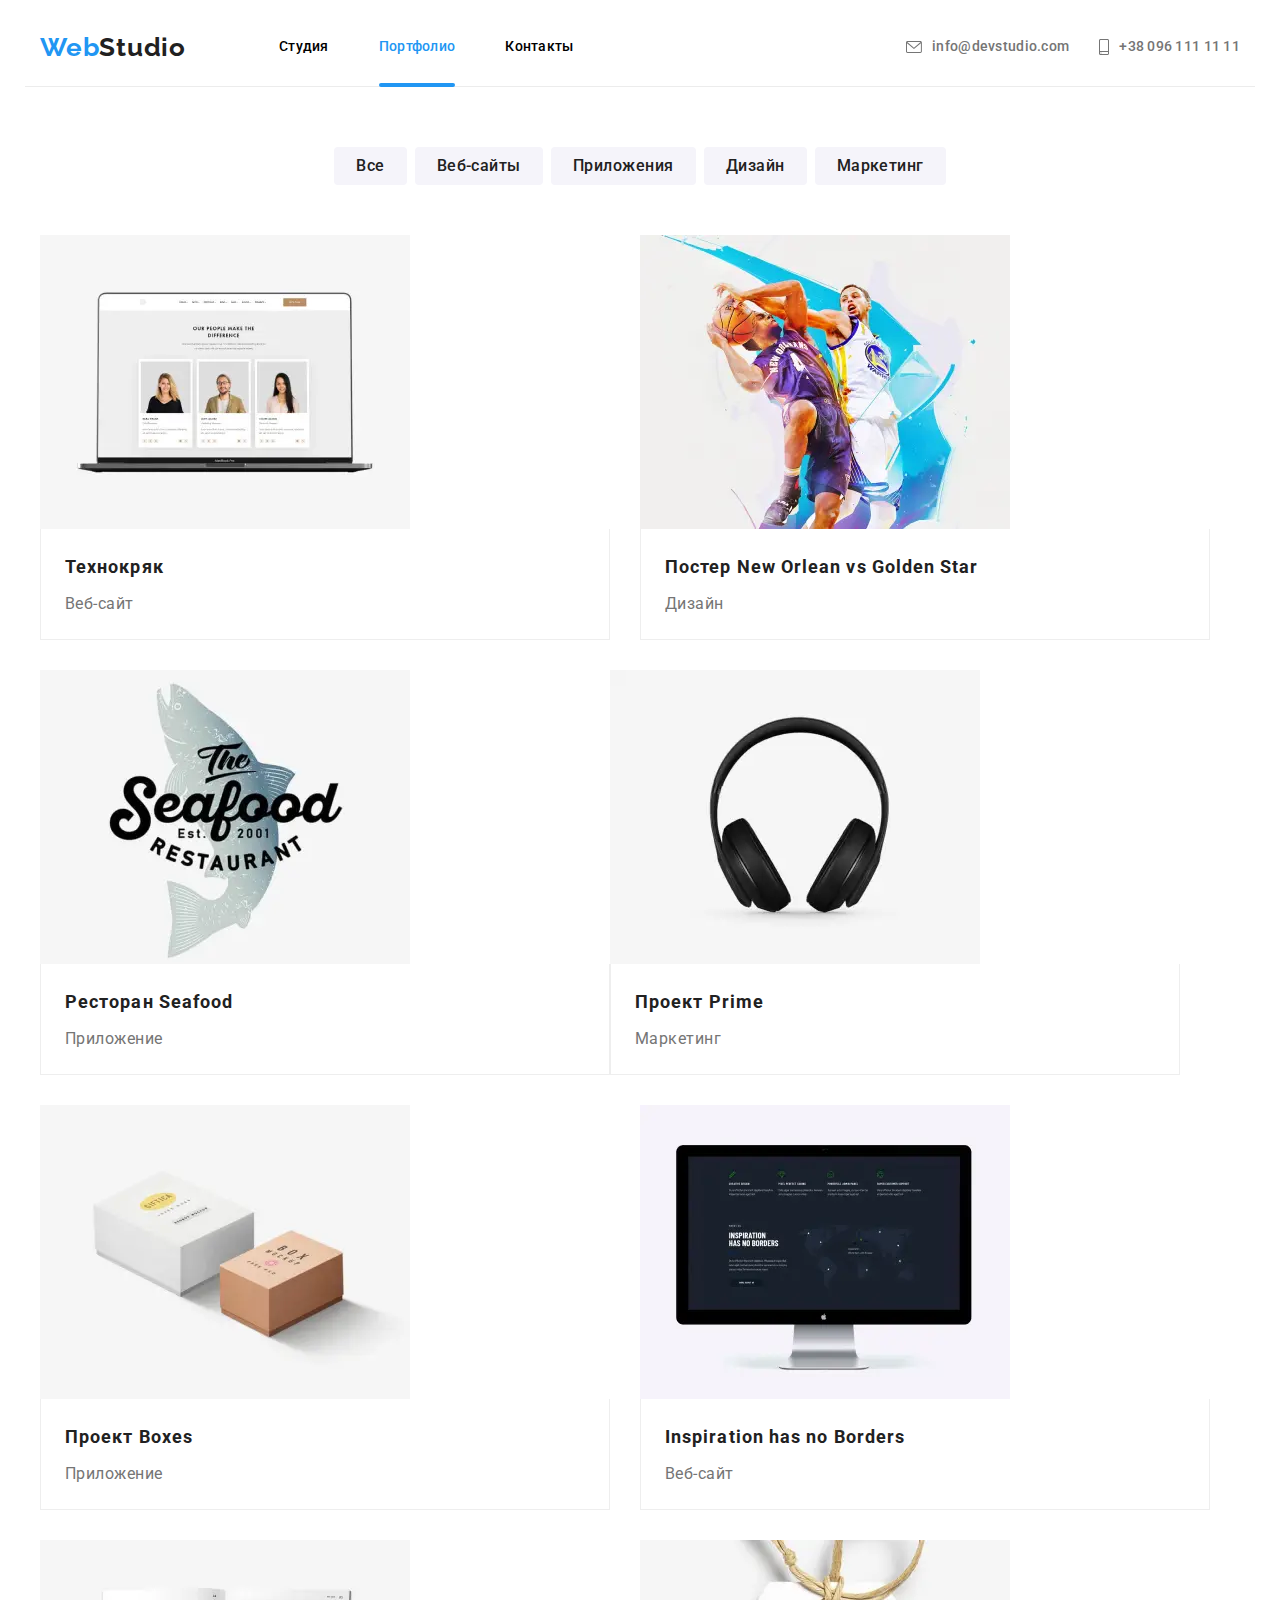
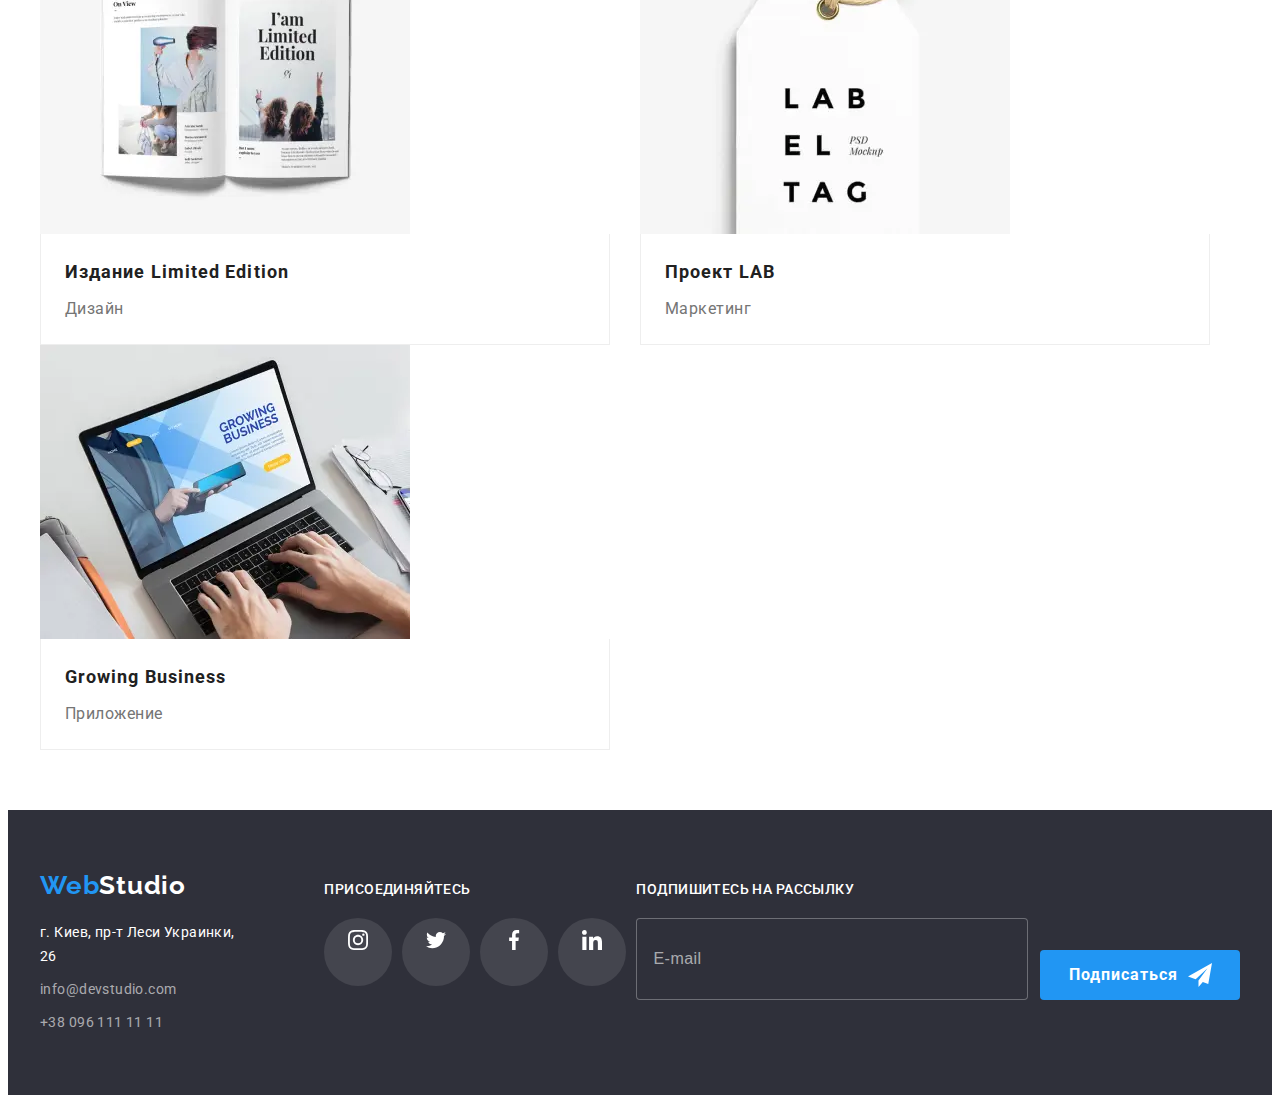
==== commit 172e82a6: "1" ====
--- a/portfolio.html
+++ b/portfolio.html
@@ -24,8 +24,8 @@
                 <a href="./index.html" class="main-nav__logo"><span class="web">Web</span><span
                         class="studio-black">Studio</span></a>
                 <ul class="main-nav__list list">
-                    <li class="main-nav__item"><a href="./index.html" class="main-nav__link current">Студия</a></li>
-                    <li class="main-nav__item"><a href="./portfolio.html" class="main-nav__link">Портфолио</a></li>
+                    <li class="main-nav__item"><a href="./index.html" class="main-nav__link">Студия</a></li>
+                    <li class="main-nav__item"><a href="./portfolio.html" class="main-nav__link current">Портфолио</a></li>
                     <li class="main-nav__item"><a href="" class="main-nav__link">Контакты</a></li>
                 </ul>
     
@@ -134,7 +134,7 @@
                                 ./images/works/works-1@2x.jpg 2x
                                 " />
                         
-                            <img class="about-list-img" src="#" alt="ноутбук" />
+                            <img class="work-img" src="#" alt="ноутбук" />
                         </picture>
                         <p class="works-list__discription">Технокряк это современная площадка распространения коронавируса. Компании используют эту
                             платформу для цифрового
@@ -175,7 +175,7 @@
                                 ./images/works/works-2@2x.jpg 2x
                                 " />
                         
-                            <img class="about-list-img" src="#" alt="орлеан" />
+                            <img class="work-img" src="#" alt="орлеан" />
                         </picture>
                         <p class="works-list__discription">Технокряк это современная площадка распространения коронавируса. Компании используют
                             эту
@@ -217,7 +217,7 @@
                                 ./images/works/works-3@2x.jpg 2x
                                 " />
                         
-                            <img class="about-list-img" src="#" alt="ресторан" />
+                            <img class="work-img" src="#" alt="ресторан" />
                         </picture>
                         <p class="works-list__discription">Технокряк это современная площадка распространения коронавируса. Компании используют
                             эту
@@ -259,7 +259,7 @@
                                 ./images/works/works-4@2x.jpg 2x
                                 " />
                         
-                            <img class="about-list-img" src="#" alt="наушники" />
+                            <img class="work-img" src="#" alt="наушники" />
                         </picture>
                         <p class="works-list__discription">Технокряк это современная площадка распространения коронавируса. Компании используют
                             эту
@@ -301,7 +301,7 @@
                                 ./images/works/works-5@2x.jpg 2x
                                 " />
                         
-                            <img class="about-list-img" src="#" alt="коробки" />
+                            <img class="work-img" src="#" alt="коробки" />
                         </picture>
                         <p class="works-list__discription">Технокряк это современная площадка распространения коронавируса. Компании используют
                             эту
@@ -343,7 +343,7 @@
                                 ./images/works/works-6@2x.jpg 2x
                                 " />
                         
-                            <img class="about-list-img" src="#" alt="монитор" />
+                            <img class="work-img" src="#" alt="монитор" />
                         </picture>
                         <p class="works-list__discription">Технокряк это современная площадка распространения коронавируса. Компании используют
                             эту
@@ -385,7 +385,7 @@
                                 ./images/works/works-7@2x.jpg 2x
                                 " />
                         
-                            <img class="about-list-img" src="#" alt="журнал" />
+                            <img class="work-img" src="#" alt="журнал" />
                         </picture>
                         <p class="works-list__discription">Технокряк это современная площадка распространения коронавируса. Компании используют
                             эту
@@ -427,7 +427,7 @@
                                 ./images/works/works-8@2x.jpg 2x
                                 " />
                         
-                            <img class="about-list-img" src="#" alt="проект" />
+                            <img class="work-img" src="#" alt="проект" />
                         </picture>
                         <p class="works-list__discription">Технокряк это современная площадка распространения коронавируса. Компании используют
                             эту
@@ -469,7 +469,7 @@
                                 ./images/works/works-9@2x.jpg 2x
                                 " />
                         
-                            <img class="about-list-img" src="#" alt="ноут" />
+                            <img class="work-img" src="#" alt="ноут" />
                         </picture>
                         <p class="works-list__discription">Технокряк это современная площадка распространения коронавируса. Компании используют
                             эту
--- a/css/main.min.css
+++ b/css/main.min.css
@@ -1,2 +1,2 @@
-:root{--primary-text-color: #212121;--accent-color: #2196f3;--secondary-text-color: #757575;--white-text-color: #ffffff;--background-white-color: #e5e5e5;--background-grey-color: #f5f4fa}.hidden{position:absolute;white-space:nowrap;width:1px;height:1px;overflow:hidden;border:0;padding:0;clip:rect(0 0 0 0);clip-path:inset(50%);margin:-1px}body{font-family:Roboto, sans-serif}.list{list-style:none;padding:0;margin:0}p,h1,h2,h3{margin:0}ul{margin:0;padding:0;list-style:none}img{display:block}.link{text-decoration:none}.container{width:480px;padding-left:15px;padding-right:15px;margin-left:auto;margin-right:auto}@media screen and (min-width: 480px){.container{width:480px}}@media screen and (min-width: 768px){.container{width:768px}}@media screen and (min-width: 1200px){.container{width:1200px}}.main-nav__logo{margin-right:93px;text-align:left}.main-nav__logo,.footer-block__logo{font-family:Raleway, sans-serif;font-weight:700;font-size:24px;line-height:1.19;text-decoration:none;letter-spacing:0.03em}@media screen and (min-width: 768px){.main-nav__logo,.footer-block__logo{font-size:24px;line-height:1.17em;letter-spacing:0.03em}}@media screen and (min-width: 1200px){.main-nav__logo,.footer-block__logo{font-size:26px;line-height:1.19em;letter-spacing:0.03em}}.web{color:#2196f3}.studio-black{font-family:Raleway, sans-serif;color:#212121}.footer-block__logo{display:block;margin-bottom:20px}.studio-white{color:#ffffff;font-family:Raleway, sans-serif;text-decoration:none}section{padding-top:94px;padding-bottom:94px}.section-title{margin-bottom:50px;text-align:center;font-weight:700;font-size:36px;line-height:1.14;letter-spacing:0.03em;color:var(--primary-text-color)}@media screen and (max-width: 1199px){.section-title{font-size:28px;line-height:1.18;margin-bottom:30px}}.hero__button{display:block;text-align:center;padding:10px 32px 10px 32px;border:none;border-radius:4px;font-size:16px;font-family:inherit;font-weight:500;line-height:1.88;letter-spacing:0.06em;text-decoration:none;cursor:pointer;color:#ffffff;background-color:#2196f3;margin:0 auto}.form-footer__button{display:flex;margin:0 auto;text-align:center;align-items:center;padding:10px 28px 10px 29px;border:none;border-radius:4px;font-size:16px;font-family:inherit;font-weight:700;line-height:1.88;letter-spacing:0.06em;text-decoration:none;cursor:pointer;color:#ffffff;background-color:#2196f3}.team-social{display:flex;align-items:center;justify-content:center}.team-social__link{display:block;width:44px;height:44px;padding:12px;color:#afb1b8;cursor:pointer;align-items:center;border-radius:50%;transition:background-color 250ms cubic-bezier(0.4, 0, 0.2, 1)}.team-social__link:hover,.team-social__link:focus{background-color:var(--accent-color);color:var(--white-text-color);border-radius:50%}.social-icon{fill:#afb1b8;transition:fill 250ms cubic-bezier(0.4, 0, 0.2, 1)}.team-social__link:hover .social-icon,.team-social__link:focus .social-icon{fill:var(--white-text-color)}.team-social .team-social__item:not(:last-child){margin-right:10px}.footer-join__social{display:flex}.footer-join__link{display:block;text-align:center;width:44px;height:44px;padding:12px;color:var(--white-text-color);cursor:pointer;background-color:rgba(255,255,255,0.1);border-radius:50%;margin-right:10px;transition:background-color 250ms cubic-bezier(0.4, 0, 0.2, 1)}.footer-join__link:hover,.footer-join__link:focus{background-color:var(--accent-color)}.footer-join__icon{fill:var(--white-text-color)}.backdrop{position:fixed;left:0px;top:0px;z-index:150;width:100%;height:100%;background-color:rgba(0,0,0,0.2);opacity:1;transition:opacity 250ms cubic-bezier(0.4, 0, 0.2, 1)}.backdrop.is-hidden{opacity:0;visibility:hidden;pointer-events:none}.backdrop.is-hidden .modal{transform:translate(-50%, -50%) scale(0.9);opacity:0}.modal{position:absolute;max-width:450px;width:100%;top:50%;left:50%;background:#ffffff;box-shadow:0px 1px 3px rgba(0,0,0,0.12),0px 1px 1px rgba(0,0,0,0.14),0px 2px 1px rgba(0,0,0,0.2);border-radius:4px;opacity:1;transform:translate(-50%, -50%) scale(1);transition:transform 250ms cubic-bezier(0.4, 0, 0.2, 1),opacity 250ms cubic-bezier(0.4, 0, 0.2, 1)}@media screen and (min-width: 768px){.modal{max-width:450px;width:100%}}@media screen and (min-width: 1200px){.modal{min-width:528px;min-height:581px}}.modal-button{outline:none;display:flex;position:absolute;top:8px;right:8px;width:30px;height:30px;cursor:pointer;align-items:center;border-radius:50%;fill:var(--primary-text-color);background-color:#ffffff;border:1px solid rgba(0,0,0,0.1);transition:fill 250ms cubic-bezier(0.4, 0, 0.2, 1)}.modal-button:hover,.modal-button:focus{fill:var(--accent-color)}.form-title{font-weight:700;font-size:20px;line-height:1.15;text-align:center;letter-spacing:0.03em;color:#212121;margin-bottom:12px}.form{margin-left:auto;margin-right:auto;text-align:left;padding:40px}.form-field{position:relative;margin-bottom:10px;display:flex;flex-direction:column}.form-field label{font-style:normal;font-weight:normal;font-size:12px;line-height:1.17;letter-spacing:0.01em;color:#757575;margin-bottom:4px}.form-field input{outline:none;border:1px solid rgba(33,33,33,0.2);box-sizing:border-box;border-radius:4px;font-style:normal;font-weight:normal;font-size:12px;line-height:1.17;letter-spacing:0.01em;padding-top:12px;padding-bottom:12px;padding-left:42px;transition:border 250ms cubic-bezier(0.4, 0, 0.2, 1)}.form-field input:hover,.form-field input:focus{border:1px solid var(--accent-color)}.form-icon{position:absolute;top:50%;margin-left:12px;fill:var(--primary-text-color);transition:fill 250ms cubic-bezier(0.4, 0, 0.2, 1)}.form-field input:hover+.form-icon,.form-field input:focus+.form-icon{fill:var(--accent-color)}.textarea-field{margin-bottom:20px;display:flex;flex-direction:column}.textarea-field label{font-style:normal;font-weight:normal;font-size:12px;line-height:1.17;letter-spacing:0.01em;color:#757575;margin-bottom:4px}.comment{outline:none;border:1px solid rgba(33,33,33,0.2);box-sizing:border-box;height:120px;border-radius:4px;padding:16px 12px;font-size:14px;line-height:1.14;letter-spacing:0.01em;resize:none;transition:border 250ms cubic-bezier(0.4, 0, 0.2, 1)}.textarea-field textarea::placeholder{font-style:normal;font-weight:normal;font-size:14px;line-height:1.14;letter-spacing:0.01em;color:rgba(117,117,117,0.5)}.textarea-field textarea:hover,.textarea-field textarea:focus{border:1px solid var(--accent-color)}.policy-label{display:flex;align-items:center}.checkbox{position:absolute;clip:rect(0 0 0 0);overflow:hidden}.checkbox-icon{margin-right:9px;border:2px solid var(--primary-text-color);border-radius:2px;display:inline-block;width:16px;height:15px;cursor:pointer;fill:var(--white-text-color)}.checkbox:checked ~ .checkbox-icon{border-color:var(--accent-color);background-color:var(--accent-color);background-image:url(../images/check.svg);background-repeat:no-repeat;filter:drop-shadow(0px 4px 4px rgba(0,0,0,0.25))}.policy-field{margin-bottom:30px;display:flex;align-items:center;justify-content:center}.policy{font-size:14px;line-height:1.71;letter-spacing:0.03em;color:#757575}@media screen and (min-width: 480px){.policy{font-size:12px}}.policy-terms{padding-left:3px;font-size:14px;line-height:1.71;letter-spacing:0.03em;color:var(--accent-color);text-decoration:underline}@media screen and (min-width: 480px){.policy-terms{font-size:12px}}.form-button{display:block;margin-left:auto;margin-right:auto;text-align:center;align-items:center;padding:10px 55px 10px 56px;border:none;border-radius:4px;font-size:16px;font-family:inherit;font-weight:700;line-height:1.88;letter-spacing:0.06em;text-decoration:none;cursor:pointer;color:#ffffff;background-color:#2196f3;transition:box-shadow 250ms cubic-bezier(0.4, 0, 0.2, 1)}.form-button:hover,.form-button:focus{background:#188ce8;box-shadow:0px 4px 4px rgba(0,0,0,0.15);border-radius:4px}.page-header{position:relative;min-width:480px;top:0;left:0;display:flex;align-items:center;background-color:var(--white-text-color)}.header-container{display:flex;align-items:center;justify-content:space-between;padding-top:10px;padding-bottom:10px}@media screen and (min-width: 768px){.header-container{padding-top:21px;padding-bottom:20px;border-bottom:1px solid #ececec}}@media screen and (min-width: 1200px){.header-container{padding-top:24px;padding-bottom:23px;border-bottom:1px solid #ececec}}@media screen and (max-width: 767px){.site-contacts{display:none}}.menu-button{cursor:pointer;padding:0;border:none;line-height:0;background-color:transparent}@media screen and (min-width: 768px){.menu-button{display:none}}.menu-button__icon{width:40px;height:40px}.mobile-menu{display:flex;flex-direction:column;justify-content:space-between;position:fixed;z-index:100;top:0;left:0;width:100vw;height:100vh;padding:48px 40px;opacity:0;visibility:hidden;pointer-events:none;transition:opacity 250ms linear, visibility 250ms linear}.mobile-menu.is-open{opacity:1;visibility:visible;pointer-events:all;background-color:var(--white-text-color)}.close-button{position:absolute;top:10px;right:15px;width:40px;height:40px;cursor:pointer;padding:0;border:none;line-height:0;background-color:transparent}.close-button__icon{width:40px;height:40px}.mobile-menu__item{font-size:8vw;line-height:1.18em;letter-spacing:0.02em;font-weight:500;color:#212121}.mobile-menu__item:not(:last-child){margin-bottom:32px}@media screen and (min-width: 480px){.mobile-menu__item{font-size:40px}}.mobile-menu__link{text-decoration:none;color:#212121}.mobile-menu__link:hover,.mobile-menu__link:focus{color:var(--accent-color)}.mobile-contacts{margin-bottom:64px}.mobile-contacts__item:not(:last-child){margin-bottom:32px}.mobile-contacts__link__tel{font-weight:500;font-size:8vw;line-height:1.18em;letter-spacing:0.02em;color:var(--accent-color)}@media screen and (min-width: 480px){.mobile-contacts__link__tel{font-size:34px}}.mobile-contacts__link__mail{font-weight:500;font-size:8vw;line-height:1.17em;letter-spacing:0.02em;color:#757575}@media screen and (min-width: 480px){.mobile-contacts__link__mail{font-size:24px}}.menu-social{display:flex;flex-wrap:wrap;justify-content:left;align-items:center;font-weight:500;font-size:18px;line-height:1.22;letter-spacing:0.02em;color:#2196f3}.menu-social__item{display:flex;padding-right:10px}.menu-social__item:not(:last-child){border-right:1px solid rgba(33,33,33,0.2)}.menu-social__item:not(:first-child){padding-left:10px}.menu-social__link{display:flex;font-weight:500;font-size:18px;line-height:1.22;letter-spacing:0.02em;color:#2196f3;text-decoration:none}@media screen and (min-width: 768px){.main-nav{display:none;display:flex;align-items:center}}@media screen and (max-width: 767px){.main-nav__list{display:none}}@media screen and (min-width: 768px){.main-nav__list{display:flex}}.main-nav__item:not(:last-child){margin-right:50px}.main-nav__link{display:block;font-weight:500;font-size:14px;line-height:1.14;letter-spacing:0.02em;color:inherit;text-decoration:none;background-color:#ffffff;transition:color 250ms cubic-bezier(0.4, 0, 0.2, 1);position:relative}.main-nav__link:hover,.main-nav__link:focus{color:var(--accent-color)}.main-nav__link.current::after{content:"";display:block;position:absolute;bottom:-32px;width:100%;height:4px;background-color:var(--accent-color);border-radius:2px}.main-nav__link.current{color:var(--accent-color)}.site-contacts{margin-left:auto}@media screen and (min-width: 1200px){.site-contacts{display:flex;justify-content:center;align-items:center}}.site-contacts__link{display:flex;align-items:center;font-weight:500;font-size:12px;line-height:1.17;letter-spacing:0.02em;color:var(--secondary-text-color);text-decoration:none;transition:color 250ms cubic-bezier(0.4, 0, 0.2, 1)}.site-contacts__link:hover,.site-contacts__link:focus{color:var(--accent-color)}@media screen and (min-width: 1200px){.site-contacts__link{font-size:14px;line-height:1.14;letter-spacing:0.02em}}.site-contacts__item:not(:last-child){margin-bottom:10px}@media screen and (min-width: 1200px){.site-contacts__item:not(:last-child){margin-bottom:0px}}@media screen and (min-width: 1200px){.site-contacts__item+.site-contacts__item{margin-left:30px}}.site-contacts__icon--tel{margin-right:10px;fill:var(--secondary-text-color);transition:fill 250ms cubic-bezier(0.4, 0, 0.2, 1)}.site-contacts__link:hover .site-contacts__icon--tel,.site-contacts__link:focus .site-contacts__icon--tel{fill:var(--accent-color)}@media screen and (min-width: 768px){.site-contacts__icon--tel{margin-right:8px;width:14px;height:10px}}@media screen and (min-width: 1200px){.site-contacts__icon--tel{margin-right:10px;width:16px;height:12px}}.site-contacts__icon--mail{margin-right:10px;fill:var(--secondary-text-color);transition:fill 250ms cubic-bezier(0.4, 0, 0.2, 1)}.site-contacts__link:hover .site-contacts__icon--mail,.site-contacts__link:focus .site-contacts__icon--mail{fill:var(--accent-color)}@media screen and (min-width: 768px){.site-contacts__icon--mail{margin-right:8px;width:10px;height:14px}}@media screen and (min-width: 1200px){.site-contacts__icon--mail{margin-right:10px;width:10px;height:16px}}.hero{padding-top:118px;padding-bottom:118px;margin-left:auto;margin-right:auto;text-align:center;background-image:linear-gradient(rgba(47,48,58,0.4), rgba(47,48,58,0.4)),url(../images/hero/hero.jpg);background-position:center;background-size:cover;background-repeat:no-repeat;width:480px;height:400px}@media screen and (min-device-pixel-ratio: 2), (min-resolution: 192dpi), (min-resolution: 2dppx){.hero{background-image:linear-gradient(rgba(47,48,58,0.4), rgba(47,48,58,0.4)),url(../images/hero/hero2x.jpg)}}@media screen and (min-width: 768px){.hero{width:768px;height:400px;background-image:linear-gradient(rgba(47,48,58,0.4), rgba(47,48,58,0.4)),url(../images/hero/hero-tablet.jpg)}}@media screen and (min-width: 768px) and (min-device-pixel-ratio: 2), screen and (min-width: 768px) and (min-resolution: 192dpi), screen and (min-width: 768px) and (min-resolution: 2dppx){.hero{background-image:linear-gradient(rgba(47,48,58,0.4), rgba(47,48,58,0.4)),url(../images/hero/hero-tablet2x.jpg)}}@media screen and (min-width: 1200px){.hero{padding-top:200px;padding-bottom:200px;width:auto;height:600px;margin-left:auto;margin-right:auto;background-image:linear-gradient(rgba(47,48,58,0.4), rgba(47,48,58,0.4)),url(../images/hero/hero-desktop.jpg);background-position:center;background-size:cover;background-repeat:no-repeat}}@media screen and (min-width: 1200px) and (min-device-pixel-ratio: 2), screen and (min-width: 1200px) and (min-resolution: 192dpi), screen and (min-width: 1200px) and (min-resolution: 2dppx){.hero{background-image:linear-gradient(rgba(47,48,58,0.4), rgba(47,48,58,0.4)),url(../images/hero/hero-desktop2x.jpg)}}.hero__title{font-weight:900;font-size:26px;line-height:1.62em;letter-spacing:0.06em;color:var(--white-text-color);text-align:center;text-transform:uppercase;margin-left:auto;margin-right:auto;margin-bottom:30px;max-width:360px}@media screen and (min-width: 1200px){.hero__title{margin-bottom:30px;font-weight:900;font-size:44px;line-height:1.36;letter-spacing:0.06em;text-transform:uppercase;color:#ffffff;min-width:696px}}.features{padding-top:60px;padding-bottom:60px}.features__icons{display:flex;height:120px;background-color:#f5f4fa;border-radius:4px;align-items:center;justify-content:center;margin-bottom:30px}@media screen and (min-width: 480px){.features__icons{padding:25px 190px}}@media screen and (min-width: 768px){.features__icons{padding-right:142px;padding-left:142px}}@media screen and (min-width: 1200px){.features__icons{padding-right:100px;padding-left:100px}}.features__icon{width:70px;height:70px}.features__list{display:block}@media screen and (min-width: 768px){.features__list{display:flex;flex-wrap:wrap;margin-top:-30px;margin-left:-30px}}@media screen and (min-width: 1200px){.features__list{flex-wrap:nowrap;margin:0px}}@media screen and (max-width: 767px){.features__item:not(:last-child){margin-bottom:30px}}@media screen and (min-width: 768px){.features__item{max-width:354px;margin-top:30px;margin-left:30px}}@media screen and (min-width: 1200px){.features__item{max-width:270px;margin-top:0px;margin-right:30px;margin-left:0px}}.features__item-title{text-align:center;margin-bottom:10px;font-weight:700;font-size:14px;line-height:1.14;letter-spacing:0.03em;text-transform:uppercase;color:var(--primary-text-color)}@media screen and (min-width: 768px){.features__item-title{text-align:left}}@media screen and (min-width: 1200px){.features__item-title{text-align:center}}.features__item-text{font-size:14px;line-height:1.71;letter-spacing:0.03em;color:var(--secondary-text-color)}.cards__list{display:flex;z-index:0}.cards{padding-top:0}@media screen and (max-width: 1199px){.cards{display:none}}.cards__item:not(:last-child){margin-right:30px}.cards__title__block{display:flex;align-items:center;justify-content:center;position:absolute;width:100%;height:70px;background-color:rgba(47,48,58,0.8);bottom:0}.cards__title__text{font-weight:500;font-size:14px;line-height:1.14;letter-spacing:0.03em;text-transform:uppercase;color:var(--white-text-color)}.cards__block{position:relative}.team-block{padding-bottom:30px;padding-top:30px}.team__list{display:block;text-align:center}@media screen and (min-width: 768px){.team__list{display:flex;flex-wrap:wrap}}@media screen and (min-width: 1200px){.team__list{display:flex;text-align:center}}.team-block__title{margin-bottom:10px;font-size:16px;font-weight:500;line-height:1.14;letter-spacing:0.03em;color:var(--primary-text-color)}.team-block__text{font-size:16px;line-height:1.14;letter-spacing:0.03em;color:var(--secondary-text-color);margin-bottom:16px}.team__item{box-shadow:0px 1px 3px rgba(0,0,0,0.12),0px 1px 1px rgba(0,0,0,0.14),0px 2px 1px rgba(0,0,0,0.2);background-color:var(--white-text-color)}.team__item:nth-child(1n+1){margin-bottom:30px}@media screen and (min-width: 768px){.team__item:nth-child(odd){margin-right:30px}}@media screen and (min-width: 1200px){.team__item:not(:last-child){margin-right:30px}}.team{background-color:#f5f4fa;padding-top:60px;padding-bottom:60px;min-width:480px}@media screen and (min-width: 1200px){.team{padding-top:94px;padding-bottom:94px}}.clients__list{display:flex;flex-wrap:wrap;justify-content:space-between}@media screen and (min-width: 1200px){.clients__list{display:flex;flex-wrap:wrap;justify-content:space-between}}.clients__link{display:flex;align-items:center;justify-content:center;width:100%;height:100%;border-radius:4px;border:1px solid #afb1b8;cursor:pointer;color:#afb1b8;transition:border 250ms cubic-bezier(0.4, 0, 0.2, 1)}.clients__link:hover,.clients__link:focus{border:1px solid var(--accent-color);fill:var(--accent-color)}.clients__item{width:210px;height:92px}.clients__item:nth-child(-n+4){margin-bottom:30px}@media screen and (min-width: 1200px){.clients__item{width:170px}.clients__item:not(:last-child){margin-right:30px}}@media screen and (min-width: 768px) and (max-width: 1199px){.clients__item{width:226px}}.clients__icon{fill:#afb1b8;transition:fill 250ms cubic-bezier(0.4, 0, 0.2, 1)}.clients__link:hover .clients__icon,.clients__link:focus .clients__icon{fill:var(--accent-color)}.clients{padding-top:60px;padding-bottom:60px}@media screen and (min-width: 1200px){.clients{padding-top:94px;padding-bottom:94px}}footer{background-color:#2f303a;min-width:480px;padding-top:60px;padding-bottom:60px}.footer-block{display:flex}@media screen and (max-width: 1199px){.footer-block{flex-direction:column;align-items:center;text-align:center}}@media screen and (min-width: 1200px){.footer-block{align-items:baseline;width:1200px}}@media screen and (min-width: 768px){.footer-section{display:flex;align-items:baseline}}@media screen and (min-width: 1200px){.footer-section{margin-right:auto}}.footer-block__contacts{text-align:center;margin-bottom:60px}@media screen and (min-width: 768px) and (max-width: 1199px){.footer-block__contacts{margin-right:165px}}@media screen and (min-width: 1200px){.footer-block__contacts{margin-right:70px;text-align:left;margin-bottom:0}}.city{margin-bottom:9px;font-size:14px;line-height:1.71;font-style:normal;letter-spacing:0.03em;color:#ffffff}.footer-link-mail{display:block;margin-bottom:9px}.footer-link-mail:hover,.footer-link-mail:focus{color:var(--accent-color)}.footer-link-tel{display:block}.footer-link-tel:hover,.footer-link-tel:focus{color:var(--accent-color)}.footer-link-mail,.footer-link-tel{font-size:14px;line-height:1.71;letter-spacing:0.03em;font-style:normal;text-decoration:none;color:rgba(255,255,255,0.6)}.footer-join__title{font-weight:500;font-size:14px;line-height:1.14;letter-spacing:0.03em;text-transform:uppercase;color:#ffffff;margin-bottom:20px}@media screen and (max-width: 1199px){.footer-join__social{margin-bottom:60px}}.form-footer{display:block}@media screen and (min-width: 1200px){.form-footer{display:flex;margin-left:auto;align-items:flex-end}}.form-footer input{width:450px;height:50px;font-size:16px;line-height:1.25;letter-spacing:0.03em;color:rgba(255,255,255,0.6);background-color:#2f303a;border:1px solid rgba(255,255,255,0.3);border-radius:4px;align-items:center;justify-content:center;padding:15px 16px 15px 16px}@media screen and (max-width: 1199px){.form-footer input{margin-bottom:20px}}@media screen and (min-width: 1200px){.form-footer input{margin-right:12px;width:358px}}.form-footer input::placeholder{font-size:16px;line-height:1.25;letter-spacing:0.03em;color:rgba(255,255,255,0.6)}.form-footer__icon{fill:var(--white-text-color);margin-left:10px}.portfolio{padding-top:60px;padding-bottom:60px}.portfolio__filter{display:flex;flex-wrap:wrap;margin-bottom:40px}@media screen and (min-width: 768px){.portfolio__filter{flex-wrap:nowrap;justify-content:center;margin-bottom:30px}}@media screen and (min-width: 1200px){.portfolio__filter{margin-bottom:50px}}.portfolio__filter__item:not(:last-child){margin-right:8px}@media screen and (max-width: 767px){.portfolio__filter__item:nth-child(-n+3){margin-bottom:15px}}.portfolio__filter__button{padding:6px 22px 6px 22px;border:none;border-radius:4px;font-family:Roboto;font-weight:500;font-size:16px;line-height:1.63;letter-spacing:0.03em;color:var(--primary-text-color);background-color:#f5f4fa;cursor:pointer;transition:background-color 250ms cubic-bezier(0.4, 0, 0.2, 1),color 250ms cubic-bezier(0.4, 0, 0.2, 1),box-shadow 250ms cubic-bezier(0.4, 0, 0.2, 1)}.portfolio__filter__button:hover,.portfolio__filter__button:focus{color:var(--white-text-color);background-color:var(--accent-color);box-shadow:0px 3px 1px rgba(0,0,0,0.1),0px 1px 2px rgba(0,0,0,0.08),0px 2px 2px rgba(0,0,0,0.12)}.works-list{display:block}@media screen and (min-width: 768px){.works-list{display:flex;flex-wrap:wrap;margin-right:-30px}}@media screen and (min-width: 1200px){.works-list{display:flex;flex-wrap:wrap}}.works-list__item{width:450px;margin-bottom:30px;transition:box-shadow 250ms cubic-bezier(0.4, 0, 0.2, 1)}.works-list__item:hover{box-shadow:0px 1px 1px rgba(0,0,0,0.12),0px 4px 4px rgba(0,0,0,0.06),1px 4px 6px rgba(0,0,0,0.16)}.works-list__item:last-of-type{margin-bottom:0}@media screen and (min-width: 768px){.works-list__item{flex-basis:calc((100% / 2) - 30px)}.works-list__item:nth-child(2n+1){margin-right:30px}}@media screen and (min-width: 1200px){.works-list__item{width:calc((100% - 90px) / 3);margin-right:30px;margin-bottom:30px;width:370px}.works-list__item:nth-last-child(-n+3){margin-bottom:0}.works-list__item:nth-child(3n){margin-right:0}}.works-list__overlay{position:relative;overflow:hidden}.works-list__overlay::before{display:inline-block;position:absolute;content:"";width:100%;height:100%;background-color:rgba(33,150,243,0.9);transform:translateY(100%);transition:transform 250ms cubic-bezier(0.4, 0, 0.2, 1)}.works-list__item:hover .works-list__overlay::before{transform:translateY(0);opacity:1}.works-list__discription{display:block;position:absolute;top:0;font-weight:400;font-size:18px;line-height:1.56;letter-spacing:0.03em;color:var(--white-text-color);padding:63px 24px;transform:translateY(100%);transition:transform 250ms cubic-bezier(0.4, 0, 0.2, 1)}.works-list__item:hover .works-list__discription{transform:translateY(0);opacity:1}.works-block__title{margin-bottom:4px;font-weight:700;font-size:18px;line-height:2;letter-spacing:0.06em;color:var(--primary-text-color)}.works-block__text{line-height:1.88;font-size:16px;letter-spacing:0.03em;color:var(--secondary-text-color)}.works-block{padding:20px 24px 20px 24px;border-bottom:1px solid #eeeeee;border-right:1px solid #eeeeee;border-left:1px solid #eeeeee}@media screen and (min-width: 768px){.works-block:nth-child(1){padding-bottom:56px}}
+:root{--primary-text-color: #212121;--accent-color: #2196f3;--secondary-text-color: #757575;--white-text-color: #ffffff;--background-white-color: #e5e5e5;--background-grey-color: #f5f4fa}.hidden{position:absolute;white-space:nowrap;width:1px;height:1px;overflow:hidden;border:0;padding:0;clip:rect(0 0 0 0);clip-path:inset(50%);margin:-1px}body{font-family:Roboto, sans-serif}.list{list-style:none;padding:0;margin:0}p,h1,h2,h3{margin:0}ul{margin:0;padding:0;list-style:none}img{display:block}.link{text-decoration:none}.container{width:480px;padding-left:15px;padding-right:15px;margin-left:auto;margin-right:auto}@media screen and (min-width: 480px){.container{width:480px}}@media screen and (min-width: 768px){.container{width:768px}}@media screen and (min-width: 1200px){.container{width:1200px}}.main-nav__logo{margin-right:93px;text-align:left}.main-nav__logo,.footer-block__logo{font-family:Raleway, sans-serif;font-weight:700;font-size:24px;line-height:1.19;text-decoration:none;letter-spacing:0.03em}@media screen and (min-width: 768px){.main-nav__logo,.footer-block__logo{font-size:24px;line-height:1.17em;letter-spacing:0.03em}}@media screen and (min-width: 1200px){.main-nav__logo,.footer-block__logo{font-size:26px;line-height:1.19em;letter-spacing:0.03em}}.web{color:#2196f3}.studio-black{font-family:Raleway, sans-serif;color:#212121}.footer-block__logo{display:block;margin-bottom:20px}.studio-white{color:#ffffff;font-family:Raleway, sans-serif;text-decoration:none}section{padding-top:94px;padding-bottom:94px}.section-title{margin-bottom:50px;text-align:center;font-weight:700;font-size:36px;line-height:1.14;letter-spacing:0.03em;color:var(--primary-text-color)}@media screen and (max-width: 1199px){.section-title{font-size:28px;line-height:1.18;margin-bottom:30px}}.hero__button{display:block;text-align:center;padding:10px 32px 10px 32px;border:none;border-radius:4px;font-size:16px;font-family:inherit;font-weight:500;line-height:1.88;letter-spacing:0.06em;text-decoration:none;cursor:pointer;color:#ffffff;background-color:#2196f3;margin:0 auto}.form-footer__button{display:flex;margin:0 auto;text-align:center;align-items:center;padding:10px 28px 10px 29px;border:none;border-radius:4px;font-size:16px;font-family:inherit;font-weight:700;line-height:1.88;letter-spacing:0.06em;text-decoration:none;cursor:pointer;color:#ffffff;background-color:#2196f3}.team-social{display:flex;align-items:center;justify-content:center}.team-social__link{display:block;width:44px;height:44px;padding:12px;color:#afb1b8;cursor:pointer;align-items:center;border-radius:50%;transition:background-color 250ms cubic-bezier(0.4, 0, 0.2, 1)}.team-social__link:hover,.team-social__link:focus{background-color:var(--accent-color);color:var(--white-text-color);border-radius:50%}.social-icon{fill:#afb1b8;transition:fill 250ms cubic-bezier(0.4, 0, 0.2, 1)}.team-social__link:hover .social-icon,.team-social__link:focus .social-icon{fill:var(--white-text-color)}.team-social .team-social__item:not(:last-child){margin-right:10px}.footer-join__social{display:flex}.footer-join__link{display:block;text-align:center;width:44px;height:44px;padding:12px;color:var(--white-text-color);cursor:pointer;background-color:rgba(255,255,255,0.1);border-radius:50%;margin-right:10px;transition:background-color 250ms cubic-bezier(0.4, 0, 0.2, 1)}.footer-join__link:hover,.footer-join__link:focus{background-color:var(--accent-color)}.footer-join__icon{fill:var(--white-text-color)}.backdrop{position:fixed;left:0px;top:0px;z-index:150;width:100%;height:100%;background-color:rgba(0,0,0,0.2);opacity:1;transition:opacity 250ms cubic-bezier(0.4, 0, 0.2, 1)}.backdrop.is-hidden{opacity:0;visibility:hidden;pointer-events:none}.backdrop.is-hidden .modal{transform:translate(-50%, -50%) scale(0.9);opacity:0}.modal{position:absolute;max-width:450px;width:100%;top:50%;left:50%;background:#ffffff;box-shadow:0px 1px 3px rgba(0,0,0,0.12),0px 1px 1px rgba(0,0,0,0.14),0px 2px 1px rgba(0,0,0,0.2);border-radius:4px;opacity:1;transform:translate(-50%, -50%) scale(1);transition:transform 250ms cubic-bezier(0.4, 0, 0.2, 1),opacity 250ms cubic-bezier(0.4, 0, 0.2, 1)}@media screen and (min-width: 768px){.modal{max-width:450px;width:100%}}@media screen and (min-width: 1200px){.modal{min-width:528px;min-height:581px}}.modal-button{outline:none;display:flex;position:absolute;top:8px;right:8px;width:30px;height:30px;cursor:pointer;align-items:center;border-radius:50%;fill:var(--primary-text-color);background-color:#ffffff;border:1px solid rgba(0,0,0,0.1);transition:fill 250ms cubic-bezier(0.4, 0, 0.2, 1)}.modal-button:hover,.modal-button:focus{fill:var(--accent-color)}.form-title{font-weight:700;font-size:20px;line-height:1.15;text-align:center;letter-spacing:0.03em;color:#212121;margin-bottom:12px}.form{margin-left:auto;margin-right:auto;text-align:left;padding:40px}.form-field{position:relative;margin-bottom:10px;display:flex;flex-direction:column}.form-field label{font-style:normal;font-weight:normal;font-size:12px;line-height:1.17;letter-spacing:0.01em;color:#757575;margin-bottom:4px}.form-field input{outline:none;border:1px solid rgba(33,33,33,0.2);box-sizing:border-box;border-radius:4px;font-style:normal;font-weight:normal;font-size:12px;line-height:1.17;letter-spacing:0.01em;padding-top:12px;padding-bottom:12px;padding-left:42px;transition:border 250ms cubic-bezier(0.4, 0, 0.2, 1)}.form-field input:hover,.form-field input:focus{border:1px solid var(--accent-color)}.form-icon{position:absolute;top:50%;margin-left:12px;fill:var(--primary-text-color);transition:fill 250ms cubic-bezier(0.4, 0, 0.2, 1)}.form-field input:hover+.form-icon,.form-field input:focus+.form-icon{fill:var(--accent-color)}.textarea-field{margin-bottom:20px;display:flex;flex-direction:column}.textarea-field label{font-style:normal;font-weight:normal;font-size:12px;line-height:1.17;letter-spacing:0.01em;color:#757575;margin-bottom:4px}.comment{outline:none;border:1px solid rgba(33,33,33,0.2);box-sizing:border-box;height:120px;border-radius:4px;padding:16px 12px;font-size:14px;line-height:1.14;letter-spacing:0.01em;resize:none;transition:border 250ms cubic-bezier(0.4, 0, 0.2, 1)}.textarea-field textarea::placeholder{font-style:normal;font-weight:normal;font-size:14px;line-height:1.14;letter-spacing:0.01em;color:rgba(117,117,117,0.5)}.textarea-field textarea:hover,.textarea-field textarea:focus{border:1px solid var(--accent-color)}.policy-label{display:flex;align-items:center}.checkbox{position:absolute;clip:rect(0 0 0 0);overflow:hidden}.checkbox-icon{margin-right:9px;border:2px solid var(--primary-text-color);border-radius:2px;display:inline-block;width:16px;height:15px;cursor:pointer;fill:var(--white-text-color)}.checkbox:checked ~ .checkbox-icon{border-color:var(--accent-color);background-color:var(--accent-color);background-image:url(../images/check.svg);background-repeat:no-repeat;filter:drop-shadow(0px 4px 4px rgba(0,0,0,0.25))}.policy-field{margin-bottom:30px;display:flex;align-items:center;justify-content:center}.policy{font-size:14px;line-height:1.71;letter-spacing:0.03em;color:#757575}@media screen and (min-width: 480px){.policy{font-size:12px}}.policy-terms{padding-left:3px;font-size:14px;line-height:1.71;letter-spacing:0.03em;color:var(--accent-color);text-decoration:underline}@media screen and (min-width: 480px){.policy-terms{font-size:12px}}.form-button{display:block;margin-left:auto;margin-right:auto;text-align:center;align-items:center;padding:10px 55px 10px 56px;border:none;border-radius:4px;font-size:16px;font-family:inherit;font-weight:700;line-height:1.88;letter-spacing:0.06em;text-decoration:none;cursor:pointer;color:#ffffff;background-color:#2196f3;transition:box-shadow 250ms cubic-bezier(0.4, 0, 0.2, 1)}.form-button:hover,.form-button:focus{background:#188ce8;box-shadow:0px 4px 4px rgba(0,0,0,0.15);border-radius:4px}.page-header{position:relative;min-width:480px;top:0;left:0;display:flex;align-items:center;background-color:var(--white-text-color)}.header-container{display:flex;align-items:center;justify-content:space-between;border-bottom:1px solid #ececec;padding-top:10px;padding-bottom:10px}@media screen and (min-width: 768px){.header-container{padding-top:21px;padding-bottom:20px}}@media screen and (min-width: 1200px){.header-container{padding-top:24px;padding-bottom:23px}}@media screen and (max-width: 767px){.site-contacts{display:none}}.menu-button{cursor:pointer;padding:0;border:none;line-height:0;background-color:transparent}@media screen and (min-width: 768px){.menu-button{display:none}}.menu-button__icon{width:40px;height:40px}.mobile-menu{display:flex;flex-direction:column;justify-content:space-between;position:fixed;z-index:100;top:0;left:0;width:100vw;height:100vh;padding:48px 40px;opacity:0;visibility:hidden;pointer-events:none;transition:opacity 250ms linear, visibility 250ms linear}.mobile-menu.is-open{opacity:1;visibility:visible;pointer-events:all;background-color:var(--white-text-color)}.close-button{position:absolute;top:10px;right:15px;width:40px;height:40px;cursor:pointer;padding:0;border:none;line-height:0;background-color:transparent}.close-button__icon{width:40px;height:40px}.mobile-menu__item{font-size:8vw;line-height:1.18em;letter-spacing:0.02em;font-weight:500;color:#212121}.mobile-menu__item:not(:last-child){margin-bottom:32px}@media screen and (min-width: 480px){.mobile-menu__item{font-size:40px}}.mobile-menu__link{text-decoration:none;color:#212121}.mobile-menu__link:hover,.mobile-menu__link:focus{color:var(--accent-color)}.mobile-contacts{margin-bottom:64px}.mobile-contacts__item:not(:last-child){margin-bottom:32px}.mobile-contacts__link__tel{font-weight:500;font-size:8vw;line-height:1.18em;letter-spacing:0.02em;color:var(--accent-color)}@media screen and (min-width: 480px){.mobile-contacts__link__tel{font-size:34px}}.mobile-contacts__link__mail{font-weight:500;font-size:8vw;line-height:1.17em;letter-spacing:0.02em;color:#757575}@media screen and (min-width: 480px){.mobile-contacts__link__mail{font-size:24px}}.menu-social{display:flex;flex-wrap:wrap;justify-content:left;align-items:center;font-weight:500;font-size:18px;line-height:1.22;letter-spacing:0.02em;color:#2196f3}.menu-social__item{display:flex;padding-right:10px}.menu-social__item:not(:last-child){border-right:1px solid rgba(33,33,33,0.2)}.menu-social__item:not(:first-child){padding-left:10px}.menu-social__link{display:flex;font-weight:500;font-size:18px;line-height:1.22;letter-spacing:0.02em;color:#2196f3;text-decoration:none}@media screen and (min-width: 768px){.main-nav{display:none;display:flex;align-items:center}}@media screen and (max-width: 767px){.main-nav__list{display:none}}@media screen and (min-width: 768px){.main-nav__list{display:flex}}.main-nav__item:not(:last-child){margin-right:50px}.main-nav__link{display:block;font-weight:500;font-size:14px;line-height:1.14;letter-spacing:0.02em;color:inherit;text-decoration:none;background-color:#ffffff;transition:color 250ms cubic-bezier(0.4, 0, 0.2, 1);position:relative}.main-nav__link:hover,.main-nav__link:focus{color:var(--accent-color)}.main-nav__link.current::after{content:"";display:block;position:absolute;bottom:-32px;width:100%;height:4px;background-color:var(--accent-color);border-radius:2px}.main-nav__link.current{color:var(--accent-color)}.site-contacts{margin-left:auto}@media screen and (min-width: 1200px){.site-contacts{display:flex;justify-content:center;align-items:center}}.site-contacts__link{display:flex;align-items:center;font-weight:500;font-size:12px;line-height:1.17;letter-spacing:0.02em;color:var(--secondary-text-color);text-decoration:none;transition:color 250ms cubic-bezier(0.4, 0, 0.2, 1)}.site-contacts__link:hover,.site-contacts__link:focus{color:var(--accent-color)}@media screen and (min-width: 1200px){.site-contacts__link{font-size:14px;line-height:1.14;letter-spacing:0.02em}}.site-contacts__item:not(:last-child){margin-bottom:10px}@media screen and (min-width: 1200px){.site-contacts__item:not(:last-child){margin-bottom:0px}}@media screen and (min-width: 1200px){.site-contacts__item+.site-contacts__item{margin-left:30px}}.site-contacts__icon--tel{margin-right:10px;fill:var(--secondary-text-color);transition:fill 250ms cubic-bezier(0.4, 0, 0.2, 1)}.site-contacts__link:hover .site-contacts__icon--tel,.site-contacts__link:focus .site-contacts__icon--tel{fill:var(--accent-color)}@media screen and (min-width: 768px){.site-contacts__icon--tel{margin-right:8px;width:14px;height:10px}}@media screen and (min-width: 1200px){.site-contacts__icon--tel{margin-right:10px;width:16px;height:12px}}.site-contacts__icon--mail{margin-right:10px;fill:var(--secondary-text-color);transition:fill 250ms cubic-bezier(0.4, 0, 0.2, 1)}.site-contacts__link:hover .site-contacts__icon--mail,.site-contacts__link:focus .site-contacts__icon--mail{fill:var(--accent-color)}@media screen and (min-width: 768px){.site-contacts__icon--mail{margin-right:8px;width:10px;height:14px}}@media screen and (min-width: 1200px){.site-contacts__icon--mail{margin-right:10px;width:10px;height:16px}}.hero{padding-top:118px;padding-bottom:118px;margin-left:auto;margin-right:auto;text-align:center;background-image:linear-gradient(rgba(47,48,58,0.4), rgba(47,48,58,0.4)),url(../images/hero/hero.jpg);background-position:center;background-size:cover;background-repeat:no-repeat;width:480px;height:400px}@media screen and (min-device-pixel-ratio: 2), (min-resolution: 192dpi), (min-resolution: 2dppx){.hero{background-image:linear-gradient(rgba(47,48,58,0.4), rgba(47,48,58,0.4)),url(../images/hero/hero2x.jpg)}}@media screen and (min-width: 768px){.hero{width:768px;height:400px;background-image:linear-gradient(rgba(47,48,58,0.4), rgba(47,48,58,0.4)),url(../images/hero/hero-tablet.jpg)}}@media screen and (min-width: 768px) and (min-device-pixel-ratio: 2), screen and (min-width: 768px) and (min-resolution: 192dpi), screen and (min-width: 768px) and (min-resolution: 2dppx){.hero{background-image:linear-gradient(rgba(47,48,58,0.4), rgba(47,48,58,0.4)),url(../images/hero/hero-tablet2x.jpg)}}@media screen and (min-width: 1200px){.hero{padding-top:200px;padding-bottom:200px;width:auto;height:600px;margin-left:auto;margin-right:auto;background-image:linear-gradient(rgba(47,48,58,0.4), rgba(47,48,58,0.4)),url(../images/hero/hero-desktop.jpg);background-position:center;background-size:cover;background-repeat:no-repeat}}@media screen and (min-width: 1200px) and (min-device-pixel-ratio: 2), screen and (min-width: 1200px) and (min-resolution: 192dpi), screen and (min-width: 1200px) and (min-resolution: 2dppx){.hero{background-image:linear-gradient(rgba(47,48,58,0.4), rgba(47,48,58,0.4)),url(../images/hero/hero-desktop2x.jpg)}}.hero__title{font-weight:900;font-size:26px;line-height:1.62em;letter-spacing:0.06em;color:var(--white-text-color);text-align:center;text-transform:uppercase;margin-left:auto;margin-right:auto;margin-bottom:30px;max-width:360px}@media screen and (min-width: 1200px){.hero__title{margin-bottom:30px;font-weight:900;font-size:44px;line-height:1.36;letter-spacing:0.06em;text-transform:uppercase;color:#ffffff;min-width:696px}}.features{padding-top:60px;padding-bottom:60px}.features__icons{display:flex;height:120px;background-color:#f5f4fa;border-radius:4px;align-items:center;justify-content:center;margin-bottom:30px}@media screen and (min-width: 480px){.features__icons{padding:25px 190px}}@media screen and (min-width: 768px){.features__icons{padding-right:142px;padding-left:142px}}@media screen and (min-width: 1200px){.features__icons{padding-right:100px;padding-left:100px}}.features__icon{width:70px;height:70px}.features__list{display:block}@media screen and (min-width: 768px){.features__list{display:flex;flex-wrap:wrap;margin-top:-30px;margin-left:-30px}}@media screen and (min-width: 1200px){.features__list{flex-wrap:nowrap;margin:0px}}@media screen and (max-width: 767px){.features__item:not(:last-child){margin-bottom:30px}}@media screen and (min-width: 768px){.features__item{max-width:354px;margin-top:30px;margin-left:30px}}@media screen and (min-width: 1200px){.features__item{max-width:270px;margin-top:0px;margin-right:30px;margin-left:0px}}.features__item-title{text-align:center;margin-bottom:10px;font-weight:700;font-size:14px;line-height:1.14;letter-spacing:0.03em;text-transform:uppercase;color:var(--primary-text-color)}@media screen and (min-width: 768px){.features__item-title{text-align:left}}@media screen and (min-width: 1200px){.features__item-title{text-align:center}}.features__item-text{font-size:14px;line-height:1.71;letter-spacing:0.03em;color:var(--secondary-text-color)}.cards__list{display:flex;z-index:0}.cards{padding-top:0}@media screen and (max-width: 1199px){.cards{display:none}}.cards__item:not(:last-child){margin-right:30px}.cards__title__block{display:flex;align-items:center;justify-content:center;position:absolute;width:100%;height:70px;background-color:rgba(47,48,58,0.8);bottom:0}.cards__title__text{font-weight:500;font-size:14px;line-height:1.14;letter-spacing:0.03em;text-transform:uppercase;color:var(--white-text-color)}.cards__block{position:relative}.team-block{padding-bottom:30px;padding-top:30px}.team__list{display:block;text-align:center}@media screen and (min-width: 768px){.team__list{display:flex;flex-wrap:wrap}}@media screen and (min-width: 1200px){.team__list{display:flex;text-align:center}}.team-block__title{margin-bottom:10px;font-size:16px;font-weight:500;line-height:1.14;letter-spacing:0.03em;color:var(--primary-text-color)}.team-block__text{font-size:16px;line-height:1.14;letter-spacing:0.03em;color:var(--secondary-text-color);margin-bottom:16px}.team__item{box-shadow:0px 1px 3px rgba(0,0,0,0.12),0px 1px 1px rgba(0,0,0,0.14),0px 2px 1px rgba(0,0,0,0.2);background-color:var(--white-text-color)}.team__item:nth-child(1n+1){margin-bottom:30px}@media screen and (min-width: 768px){.team__item:nth-child(odd){margin-right:30px}}@media screen and (min-width: 1200px){.team__item:not(:last-child){margin-right:30px}}.team{background-color:#f5f4fa;padding-top:60px;padding-bottom:60px;min-width:480px}@media screen and (min-width: 1200px){.team{padding-top:94px;padding-bottom:94px}}.clients__list{display:flex;flex-wrap:wrap;justify-content:space-between}@media screen and (min-width: 1200px){.clients__list{display:flex;flex-wrap:wrap;justify-content:space-between}}.clients__link{display:flex;align-items:center;justify-content:center;width:100%;height:100%;border-radius:4px;border:1px solid #afb1b8;cursor:pointer;color:#afb1b8;transition:border 250ms cubic-bezier(0.4, 0, 0.2, 1)}.clients__link:hover,.clients__link:focus{border:1px solid var(--accent-color);fill:var(--accent-color)}.clients__item{width:210px;height:92px}.clients__item:nth-child(-n+4){margin-bottom:30px}@media screen and (min-width: 1200px){.clients__item{width:170px}.clients__item:not(:last-child){margin-right:30px}}@media screen and (min-width: 768px) and (max-width: 1199px){.clients__item{width:226px}}.clients__icon{fill:#afb1b8;transition:fill 250ms cubic-bezier(0.4, 0, 0.2, 1)}.clients__link:hover .clients__icon,.clients__link:focus .clients__icon{fill:var(--accent-color)}.clients{padding-top:60px;padding-bottom:60px}@media screen and (min-width: 1200px){.clients{padding-top:94px;padding-bottom:94px}}footer{background-color:#2f303a;min-width:480px;padding-top:60px;padding-bottom:60px}.footer-block{display:flex}@media screen and (max-width: 1199px){.footer-block{flex-direction:column;align-items:center;text-align:center}}@media screen and (min-width: 1200px){.footer-block{align-items:baseline;width:1200px}}@media screen and (min-width: 768px){.footer-section{display:flex;align-items:baseline}}@media screen and (min-width: 1200px){.footer-section{margin-right:auto}}.footer-block__contacts{text-align:center;margin-bottom:60px}@media screen and (min-width: 768px) and (max-width: 1199px){.footer-block__contacts{margin-right:165px}}@media screen and (min-width: 1200px){.footer-block__contacts{margin-right:70px;text-align:left;margin-bottom:0}}.city{margin-bottom:9px;font-size:14px;line-height:1.71;font-style:normal;letter-spacing:0.03em;color:#ffffff}.footer-link-mail{display:block;margin-bottom:9px}.footer-link-mail:hover,.footer-link-mail:focus{color:var(--accent-color)}.footer-link-tel{display:block}.footer-link-tel:hover,.footer-link-tel:focus{color:var(--accent-color)}.footer-link-mail,.footer-link-tel{font-size:14px;line-height:1.71;letter-spacing:0.03em;font-style:normal;text-decoration:none;color:rgba(255,255,255,0.6)}.footer-join__title{font-weight:500;font-size:14px;line-height:1.14;letter-spacing:0.03em;text-transform:uppercase;color:#ffffff;margin-bottom:20px}@media screen and (max-width: 1199px){.footer-join__social{margin-bottom:60px}}.form-footer{display:block}@media screen and (min-width: 1200px){.form-footer{display:flex;margin-left:auto;align-items:flex-end}}.form-footer input{width:450px;height:50px;font-size:16px;line-height:1.25;letter-spacing:0.03em;color:rgba(255,255,255,0.6);background-color:#2f303a;border:1px solid rgba(255,255,255,0.3);border-radius:4px;align-items:center;justify-content:center;padding:15px 16px 15px 16px}@media screen and (max-width: 1199px){.form-footer input{margin-bottom:20px}}@media screen and (min-width: 1200px){.form-footer input{margin-right:12px;width:358px}}.form-footer input::placeholder{font-size:16px;line-height:1.25;letter-spacing:0.03em;color:rgba(255,255,255,0.6)}.form-footer__icon{fill:var(--white-text-color);margin-left:10px}.portfolio{padding-top:60px;padding-bottom:60px}.portfolio__filter{display:flex;flex-wrap:wrap;margin-bottom:40px}@media screen and (min-width: 768px){.portfolio__filter{flex-wrap:nowrap;justify-content:center;margin-bottom:30px}}@media screen and (min-width: 1200px){.portfolio__filter{margin-bottom:50px}}.portfolio__filter__item:not(:last-child){margin-right:8px}@media screen and (max-width: 767px){.portfolio__filter__item:nth-child(-n+3){margin-bottom:15px}}.portfolio__filter__button{padding:6px 22px 6px 22px;border:none;border-radius:4px;font-family:Roboto;font-weight:500;font-size:16px;line-height:1.63;letter-spacing:0.03em;color:var(--primary-text-color);background-color:#f5f4fa;cursor:pointer;transition:background-color 250ms cubic-bezier(0.4, 0, 0.2, 1),color 250ms cubic-bezier(0.4, 0, 0.2, 1),box-shadow 250ms cubic-bezier(0.4, 0, 0.2, 1)}.portfolio__filter__button:hover,.portfolio__filter__button:focus{color:var(--white-text-color);background-color:var(--accent-color);box-shadow:0px 3px 1px rgba(0,0,0,0.1),0px 1px 2px rgba(0,0,0,0.08),0px 2px 2px rgba(0,0,0,0.12)}.works-list{display:block}@media screen and (min-width: 768px){.works-list{display:flex;flex-wrap:wrap}}@media screen and (min-width: 1200px){.works-list{display:flex;flex-wrap:wrap}}.works-list__item{width:450px;margin-bottom:30px;transition:box-shadow 250ms cubic-bezier(0.4, 0, 0.2, 1)}.works-list__item:hover{box-shadow:0px 1px 1px rgba(0,0,0,0.12),0px 4px 4px rgba(0,0,0,0.06),1px 4px 6px rgba(0,0,0,0.16)}.works-list__item:last-of-type{margin-bottom:0}@media screen and (min-width: 768px){.works-list__item{flex-basis:calc((100% / 2) - 30px)}.works-list__item:nth-child(2n+1){margin-right:30px}}@media screen and (min-width: 1200px){.works-list__item{width:calc((100% - 90px) / 3);margin-right:30px;margin-bottom:30px;width:370px}.works-list__item:nth-last-child(-n+3){margin-bottom:0}.works-list__item:nth-child(3n){margin-right:0}}.work-img{height:100%}.works-list__overlay{position:relative;overflow:hidden}.works-list__overlay::before{display:inline-block;position:absolute;content:"";width:100%;height:100%;background-color:rgba(33,150,243,0.9);transform:translateY(100%);transition:transform 250ms cubic-bezier(0.4, 0, 0.2, 1)}.works-list__item:hover .works-list__overlay::before{transform:translateY(0);opacity:1}.works-list__discription{display:block;position:absolute;top:0;font-weight:400;font-size:18px;line-height:1.56;letter-spacing:0.03em;color:var(--white-text-color);padding:63px 24px;transform:translateY(100%);transition:transform 250ms cubic-bezier(0.4, 0, 0.2, 1)}.works-list__item:hover .works-list__discription{transform:translateY(0);opacity:1}.works-block__title{margin-bottom:4px;font-weight:700;font-size:18px;line-height:2;letter-spacing:0.06em;color:var(--primary-text-color)}.works-block__text{line-height:1.88;font-size:16px;letter-spacing:0.03em;color:var(--secondary-text-color)}.works-block{padding:20px 24px 20px 24px;flex-grow:1;border-bottom:1px solid #eeeeee;border-right:1px solid #eeeeee;border-left:1px solid #eeeeee}@media screen and (min-width: 768px){.works-block:nth-child(1){padding-bottom:56px}}
 /*# sourceMappingURL=main.min.css.map */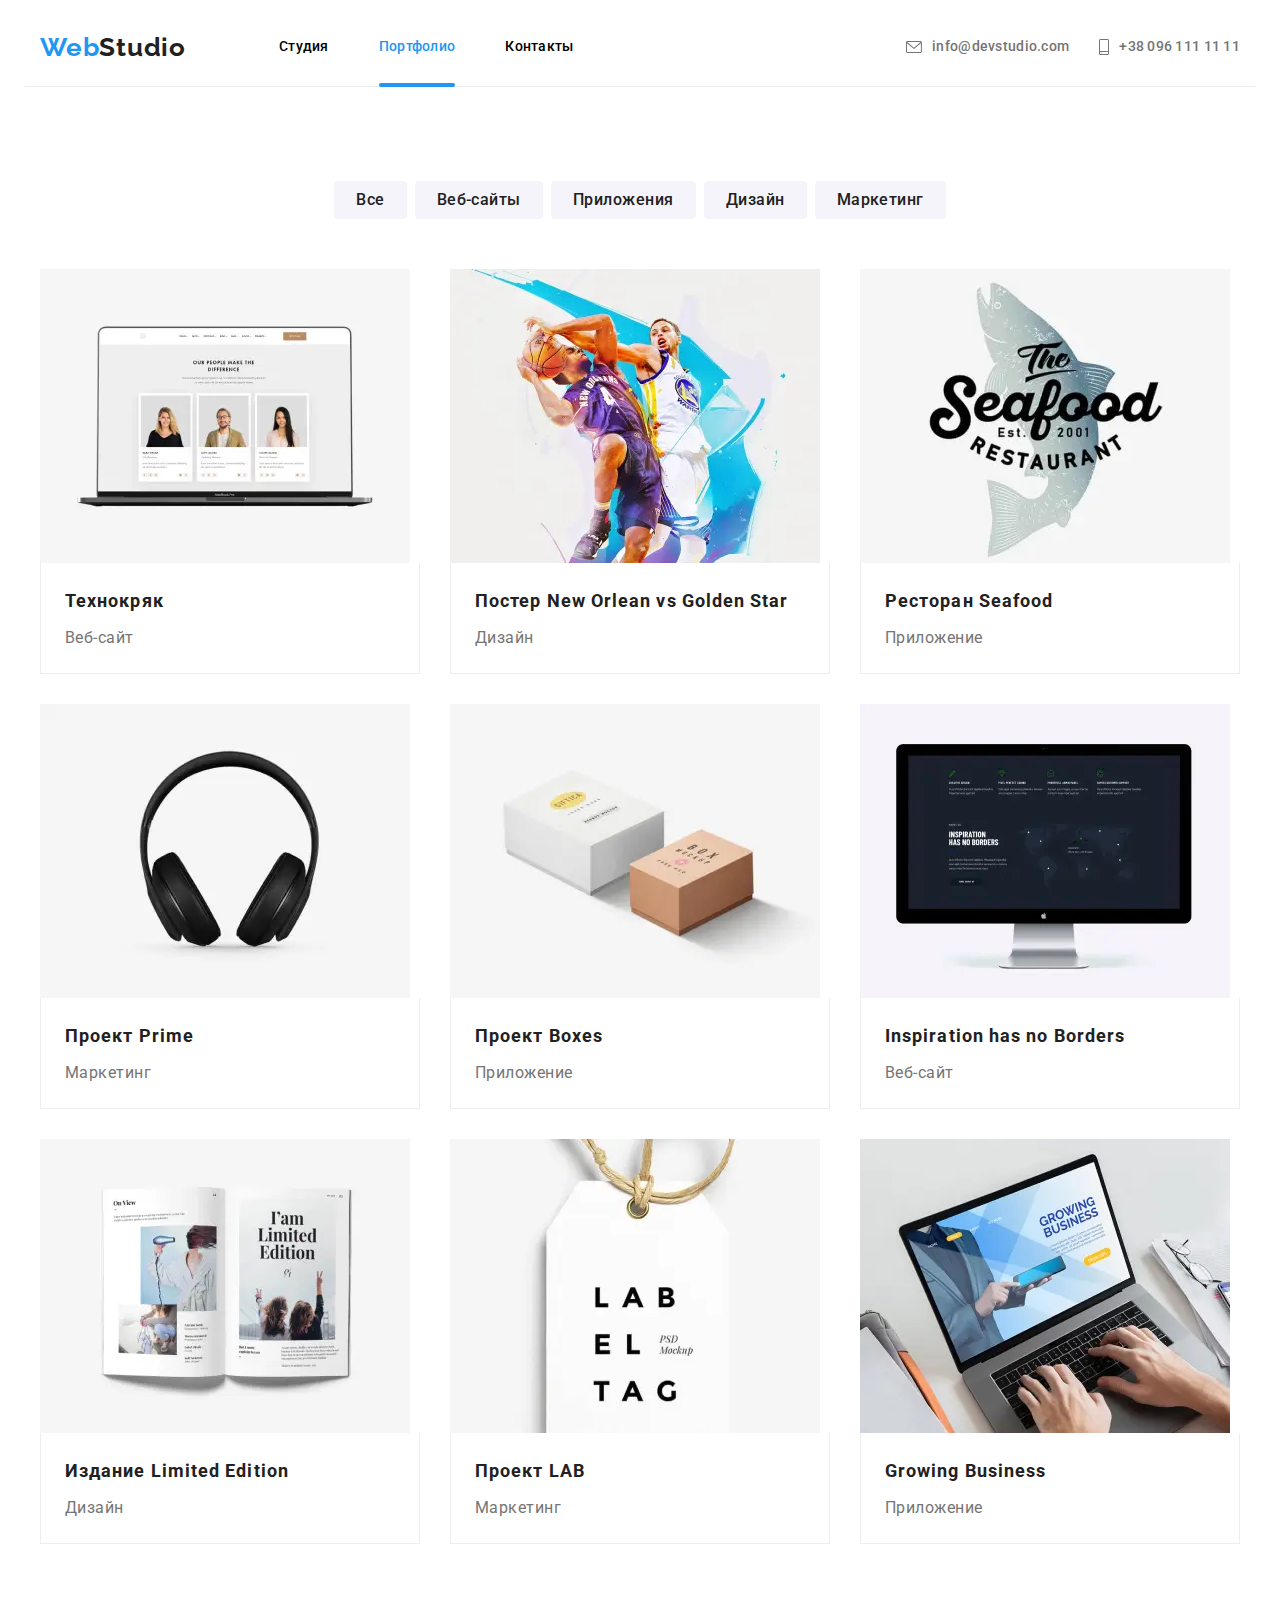
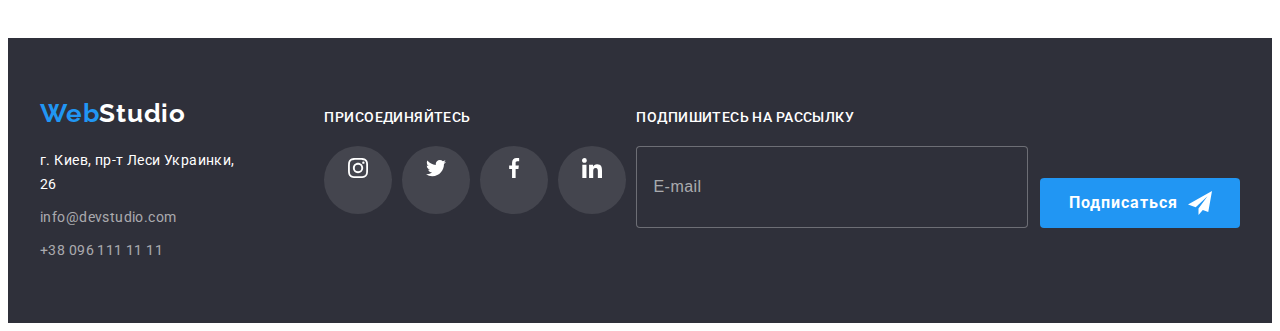
==== commit d035c4cf: "1" ====
--- a/portfolio.html
+++ b/portfolio.html
@@ -553,5 +553,8 @@
 
 </footer>
 
+<script src="./js/modal.js"></script>
+<script src="./js/menu.js"></script>
+
 </body>
 </html>--- a/css/main.min.css
+++ b/css/main.min.css
@@ -1,2 +1,2 @@
-:root{--primary-text-color: #212121;--accent-color: #2196f3;--secondary-text-color: #757575;--white-text-color: #ffffff;--background-white-color: #e5e5e5;--background-grey-color: #f5f4fa}.hidden{position:absolute;white-space:nowrap;width:1px;height:1px;overflow:hidden;border:0;padding:0;clip:rect(0 0 0 0);clip-path:inset(50%);margin:-1px}body{font-family:Roboto, sans-serif}.list{list-style:none;padding:0;margin:0}p,h1,h2,h3{margin:0}ul{margin:0;padding:0;list-style:none}img{display:block}.link{text-decoration:none}.container{width:480px;padding-left:15px;padding-right:15px;margin-left:auto;margin-right:auto}@media screen and (min-width: 480px){.container{width:480px}}@media screen and (min-width: 768px){.container{width:768px}}@media screen and (min-width: 1200px){.container{width:1200px}}.main-nav__logo{margin-right:93px;text-align:left}.main-nav__logo,.footer-block__logo{font-family:Raleway, sans-serif;font-weight:700;font-size:24px;line-height:1.19;text-decoration:none;letter-spacing:0.03em}@media screen and (min-width: 768px){.main-nav__logo,.footer-block__logo{font-size:24px;line-height:1.17em;letter-spacing:0.03em}}@media screen and (min-width: 1200px){.main-nav__logo,.footer-block__logo{font-size:26px;line-height:1.19em;letter-spacing:0.03em}}.web{color:#2196f3}.studio-black{font-family:Raleway, sans-serif;color:#212121}.footer-block__logo{display:block;margin-bottom:20px}.studio-white{color:#ffffff;font-family:Raleway, sans-serif;text-decoration:none}section{padding-top:94px;padding-bottom:94px}.section-title{margin-bottom:50px;text-align:center;font-weight:700;font-size:36px;line-height:1.14;letter-spacing:0.03em;color:var(--primary-text-color)}@media screen and (max-width: 1199px){.section-title{font-size:28px;line-height:1.18;margin-bottom:30px}}.hero__button{display:block;text-align:center;padding:10px 32px 10px 32px;border:none;border-radius:4px;font-size:16px;font-family:inherit;font-weight:500;line-height:1.88;letter-spacing:0.06em;text-decoration:none;cursor:pointer;color:#ffffff;background-color:#2196f3;margin:0 auto}.form-footer__button{display:flex;margin:0 auto;text-align:center;align-items:center;padding:10px 28px 10px 29px;border:none;border-radius:4px;font-size:16px;font-family:inherit;font-weight:700;line-height:1.88;letter-spacing:0.06em;text-decoration:none;cursor:pointer;color:#ffffff;background-color:#2196f3}.team-social{display:flex;align-items:center;justify-content:center}.team-social__link{display:block;width:44px;height:44px;padding:12px;color:#afb1b8;cursor:pointer;align-items:center;border-radius:50%;transition:background-color 250ms cubic-bezier(0.4, 0, 0.2, 1)}.team-social__link:hover,.team-social__link:focus{background-color:var(--accent-color);color:var(--white-text-color);border-radius:50%}.social-icon{fill:#afb1b8;transition:fill 250ms cubic-bezier(0.4, 0, 0.2, 1)}.team-social__link:hover .social-icon,.team-social__link:focus .social-icon{fill:var(--white-text-color)}.team-social .team-social__item:not(:last-child){margin-right:10px}.footer-join__social{display:flex}.footer-join__link{display:block;text-align:center;width:44px;height:44px;padding:12px;color:var(--white-text-color);cursor:pointer;background-color:rgba(255,255,255,0.1);border-radius:50%;margin-right:10px;transition:background-color 250ms cubic-bezier(0.4, 0, 0.2, 1)}.footer-join__link:hover,.footer-join__link:focus{background-color:var(--accent-color)}.footer-join__icon{fill:var(--white-text-color)}.backdrop{position:fixed;left:0px;top:0px;z-index:150;width:100%;height:100%;background-color:rgba(0,0,0,0.2);opacity:1;transition:opacity 250ms cubic-bezier(0.4, 0, 0.2, 1)}.backdrop.is-hidden{opacity:0;visibility:hidden;pointer-events:none}.backdrop.is-hidden .modal{transform:translate(-50%, -50%) scale(0.9);opacity:0}.modal{position:absolute;max-width:450px;width:100%;top:50%;left:50%;background:#ffffff;box-shadow:0px 1px 3px rgba(0,0,0,0.12),0px 1px 1px rgba(0,0,0,0.14),0px 2px 1px rgba(0,0,0,0.2);border-radius:4px;opacity:1;transform:translate(-50%, -50%) scale(1);transition:transform 250ms cubic-bezier(0.4, 0, 0.2, 1),opacity 250ms cubic-bezier(0.4, 0, 0.2, 1)}@media screen and (min-width: 768px){.modal{max-width:450px;width:100%}}@media screen and (min-width: 1200px){.modal{min-width:528px;min-height:581px}}.modal-button{outline:none;display:flex;position:absolute;top:8px;right:8px;width:30px;height:30px;cursor:pointer;align-items:center;border-radius:50%;fill:var(--primary-text-color);background-color:#ffffff;border:1px solid rgba(0,0,0,0.1);transition:fill 250ms cubic-bezier(0.4, 0, 0.2, 1)}.modal-button:hover,.modal-button:focus{fill:var(--accent-color)}.form-title{font-weight:700;font-size:20px;line-height:1.15;text-align:center;letter-spacing:0.03em;color:#212121;margin-bottom:12px}.form{margin-left:auto;margin-right:auto;text-align:left;padding:40px}.form-field{position:relative;margin-bottom:10px;display:flex;flex-direction:column}.form-field label{font-style:normal;font-weight:normal;font-size:12px;line-height:1.17;letter-spacing:0.01em;color:#757575;margin-bottom:4px}.form-field input{outline:none;border:1px solid rgba(33,33,33,0.2);box-sizing:border-box;border-radius:4px;font-style:normal;font-weight:normal;font-size:12px;line-height:1.17;letter-spacing:0.01em;padding-top:12px;padding-bottom:12px;padding-left:42px;transition:border 250ms cubic-bezier(0.4, 0, 0.2, 1)}.form-field input:hover,.form-field input:focus{border:1px solid var(--accent-color)}.form-icon{position:absolute;top:50%;margin-left:12px;fill:var(--primary-text-color);transition:fill 250ms cubic-bezier(0.4, 0, 0.2, 1)}.form-field input:hover+.form-icon,.form-field input:focus+.form-icon{fill:var(--accent-color)}.textarea-field{margin-bottom:20px;display:flex;flex-direction:column}.textarea-field label{font-style:normal;font-weight:normal;font-size:12px;line-height:1.17;letter-spacing:0.01em;color:#757575;margin-bottom:4px}.comment{outline:none;border:1px solid rgba(33,33,33,0.2);box-sizing:border-box;height:120px;border-radius:4px;padding:16px 12px;font-size:14px;line-height:1.14;letter-spacing:0.01em;resize:none;transition:border 250ms cubic-bezier(0.4, 0, 0.2, 1)}.textarea-field textarea::placeholder{font-style:normal;font-weight:normal;font-size:14px;line-height:1.14;letter-spacing:0.01em;color:rgba(117,117,117,0.5)}.textarea-field textarea:hover,.textarea-field textarea:focus{border:1px solid var(--accent-color)}.policy-label{display:flex;align-items:center}.checkbox{position:absolute;clip:rect(0 0 0 0);overflow:hidden}.checkbox-icon{margin-right:9px;border:2px solid var(--primary-text-color);border-radius:2px;display:inline-block;width:16px;height:15px;cursor:pointer;fill:var(--white-text-color)}.checkbox:checked ~ .checkbox-icon{border-color:var(--accent-color);background-color:var(--accent-color);background-image:url(../images/check.svg);background-repeat:no-repeat;filter:drop-shadow(0px 4px 4px rgba(0,0,0,0.25))}.policy-field{margin-bottom:30px;display:flex;align-items:center;justify-content:center}.policy{font-size:14px;line-height:1.71;letter-spacing:0.03em;color:#757575}@media screen and (min-width: 480px){.policy{font-size:12px}}.policy-terms{padding-left:3px;font-size:14px;line-height:1.71;letter-spacing:0.03em;color:var(--accent-color);text-decoration:underline}@media screen and (min-width: 480px){.policy-terms{font-size:12px}}.form-button{display:block;margin-left:auto;margin-right:auto;text-align:center;align-items:center;padding:10px 55px 10px 56px;border:none;border-radius:4px;font-size:16px;font-family:inherit;font-weight:700;line-height:1.88;letter-spacing:0.06em;text-decoration:none;cursor:pointer;color:#ffffff;background-color:#2196f3;transition:box-shadow 250ms cubic-bezier(0.4, 0, 0.2, 1)}.form-button:hover,.form-button:focus{background:#188ce8;box-shadow:0px 4px 4px rgba(0,0,0,0.15);border-radius:4px}.page-header{position:relative;min-width:480px;top:0;left:0;display:flex;align-items:center;background-color:var(--white-text-color)}.header-container{display:flex;align-items:center;justify-content:space-between;border-bottom:1px solid #ececec;padding-top:10px;padding-bottom:10px}@media screen and (min-width: 768px){.header-container{padding-top:21px;padding-bottom:20px}}@media screen and (min-width: 1200px){.header-container{padding-top:24px;padding-bottom:23px}}@media screen and (max-width: 767px){.site-contacts{display:none}}.menu-button{cursor:pointer;padding:0;border:none;line-height:0;background-color:transparent}@media screen and (min-width: 768px){.menu-button{display:none}}.menu-button__icon{width:40px;height:40px}.mobile-menu{display:flex;flex-direction:column;justify-content:space-between;position:fixed;z-index:100;top:0;left:0;width:100vw;height:100vh;padding:48px 40px;opacity:0;visibility:hidden;pointer-events:none;transition:opacity 250ms linear, visibility 250ms linear}.mobile-menu.is-open{opacity:1;visibility:visible;pointer-events:all;background-color:var(--white-text-color)}.close-button{position:absolute;top:10px;right:15px;width:40px;height:40px;cursor:pointer;padding:0;border:none;line-height:0;background-color:transparent}.close-button__icon{width:40px;height:40px}.mobile-menu__item{font-size:8vw;line-height:1.18em;letter-spacing:0.02em;font-weight:500;color:#212121}.mobile-menu__item:not(:last-child){margin-bottom:32px}@media screen and (min-width: 480px){.mobile-menu__item{font-size:40px}}.mobile-menu__link{text-decoration:none;color:#212121}.mobile-menu__link:hover,.mobile-menu__link:focus{color:var(--accent-color)}.mobile-contacts{margin-bottom:64px}.mobile-contacts__item:not(:last-child){margin-bottom:32px}.mobile-contacts__link__tel{font-weight:500;font-size:8vw;line-height:1.18em;letter-spacing:0.02em;color:var(--accent-color)}@media screen and (min-width: 480px){.mobile-contacts__link__tel{font-size:34px}}.mobile-contacts__link__mail{font-weight:500;font-size:8vw;line-height:1.17em;letter-spacing:0.02em;color:#757575}@media screen and (min-width: 480px){.mobile-contacts__link__mail{font-size:24px}}.menu-social{display:flex;flex-wrap:wrap;justify-content:left;align-items:center;font-weight:500;font-size:18px;line-height:1.22;letter-spacing:0.02em;color:#2196f3}.menu-social__item{display:flex;padding-right:10px}.menu-social__item:not(:last-child){border-right:1px solid rgba(33,33,33,0.2)}.menu-social__item:not(:first-child){padding-left:10px}.menu-social__link{display:flex;font-weight:500;font-size:18px;line-height:1.22;letter-spacing:0.02em;color:#2196f3;text-decoration:none}@media screen and (min-width: 768px){.main-nav{display:none;display:flex;align-items:center}}@media screen and (max-width: 767px){.main-nav__list{display:none}}@media screen and (min-width: 768px){.main-nav__list{display:flex}}.main-nav__item:not(:last-child){margin-right:50px}.main-nav__link{display:block;font-weight:500;font-size:14px;line-height:1.14;letter-spacing:0.02em;color:inherit;text-decoration:none;background-color:#ffffff;transition:color 250ms cubic-bezier(0.4, 0, 0.2, 1);position:relative}.main-nav__link:hover,.main-nav__link:focus{color:var(--accent-color)}.main-nav__link.current::after{content:"";display:block;position:absolute;bottom:-32px;width:100%;height:4px;background-color:var(--accent-color);border-radius:2px}.main-nav__link.current{color:var(--accent-color)}.site-contacts{margin-left:auto}@media screen and (min-width: 1200px){.site-contacts{display:flex;justify-content:center;align-items:center}}.site-contacts__link{display:flex;align-items:center;font-weight:500;font-size:12px;line-height:1.17;letter-spacing:0.02em;color:var(--secondary-text-color);text-decoration:none;transition:color 250ms cubic-bezier(0.4, 0, 0.2, 1)}.site-contacts__link:hover,.site-contacts__link:focus{color:var(--accent-color)}@media screen and (min-width: 1200px){.site-contacts__link{font-size:14px;line-height:1.14;letter-spacing:0.02em}}.site-contacts__item:not(:last-child){margin-bottom:10px}@media screen and (min-width: 1200px){.site-contacts__item:not(:last-child){margin-bottom:0px}}@media screen and (min-width: 1200px){.site-contacts__item+.site-contacts__item{margin-left:30px}}.site-contacts__icon--tel{margin-right:10px;fill:var(--secondary-text-color);transition:fill 250ms cubic-bezier(0.4, 0, 0.2, 1)}.site-contacts__link:hover .site-contacts__icon--tel,.site-contacts__link:focus .site-contacts__icon--tel{fill:var(--accent-color)}@media screen and (min-width: 768px){.site-contacts__icon--tel{margin-right:8px;width:14px;height:10px}}@media screen and (min-width: 1200px){.site-contacts__icon--tel{margin-right:10px;width:16px;height:12px}}.site-contacts__icon--mail{margin-right:10px;fill:var(--secondary-text-color);transition:fill 250ms cubic-bezier(0.4, 0, 0.2, 1)}.site-contacts__link:hover .site-contacts__icon--mail,.site-contacts__link:focus .site-contacts__icon--mail{fill:var(--accent-color)}@media screen and (min-width: 768px){.site-contacts__icon--mail{margin-right:8px;width:10px;height:14px}}@media screen and (min-width: 1200px){.site-contacts__icon--mail{margin-right:10px;width:10px;height:16px}}.hero{padding-top:118px;padding-bottom:118px;margin-left:auto;margin-right:auto;text-align:center;background-image:linear-gradient(rgba(47,48,58,0.4), rgba(47,48,58,0.4)),url(../images/hero/hero.jpg);background-position:center;background-size:cover;background-repeat:no-repeat;width:480px;height:400px}@media screen and (min-device-pixel-ratio: 2), (min-resolution: 192dpi), (min-resolution: 2dppx){.hero{background-image:linear-gradient(rgba(47,48,58,0.4), rgba(47,48,58,0.4)),url(../images/hero/hero2x.jpg)}}@media screen and (min-width: 768px){.hero{width:768px;height:400px;background-image:linear-gradient(rgba(47,48,58,0.4), rgba(47,48,58,0.4)),url(../images/hero/hero-tablet.jpg)}}@media screen and (min-width: 768px) and (min-device-pixel-ratio: 2), screen and (min-width: 768px) and (min-resolution: 192dpi), screen and (min-width: 768px) and (min-resolution: 2dppx){.hero{background-image:linear-gradient(rgba(47,48,58,0.4), rgba(47,48,58,0.4)),url(../images/hero/hero-tablet2x.jpg)}}@media screen and (min-width: 1200px){.hero{padding-top:200px;padding-bottom:200px;width:auto;height:600px;margin-left:auto;margin-right:auto;background-image:linear-gradient(rgba(47,48,58,0.4), rgba(47,48,58,0.4)),url(../images/hero/hero-desktop.jpg);background-position:center;background-size:cover;background-repeat:no-repeat}}@media screen and (min-width: 1200px) and (min-device-pixel-ratio: 2), screen and (min-width: 1200px) and (min-resolution: 192dpi), screen and (min-width: 1200px) and (min-resolution: 2dppx){.hero{background-image:linear-gradient(rgba(47,48,58,0.4), rgba(47,48,58,0.4)),url(../images/hero/hero-desktop2x.jpg)}}.hero__title{font-weight:900;font-size:26px;line-height:1.62em;letter-spacing:0.06em;color:var(--white-text-color);text-align:center;text-transform:uppercase;margin-left:auto;margin-right:auto;margin-bottom:30px;max-width:360px}@media screen and (min-width: 1200px){.hero__title{margin-bottom:30px;font-weight:900;font-size:44px;line-height:1.36;letter-spacing:0.06em;text-transform:uppercase;color:#ffffff;min-width:696px}}.features{padding-top:60px;padding-bottom:60px}.features__icons{display:flex;height:120px;background-color:#f5f4fa;border-radius:4px;align-items:center;justify-content:center;margin-bottom:30px}@media screen and (min-width: 480px){.features__icons{padding:25px 190px}}@media screen and (min-width: 768px){.features__icons{padding-right:142px;padding-left:142px}}@media screen and (min-width: 1200px){.features__icons{padding-right:100px;padding-left:100px}}.features__icon{width:70px;height:70px}.features__list{display:block}@media screen and (min-width: 768px){.features__list{display:flex;flex-wrap:wrap;margin-top:-30px;margin-left:-30px}}@media screen and (min-width: 1200px){.features__list{flex-wrap:nowrap;margin:0px}}@media screen and (max-width: 767px){.features__item:not(:last-child){margin-bottom:30px}}@media screen and (min-width: 768px){.features__item{max-width:354px;margin-top:30px;margin-left:30px}}@media screen and (min-width: 1200px){.features__item{max-width:270px;margin-top:0px;margin-right:30px;margin-left:0px}}.features__item-title{text-align:center;margin-bottom:10px;font-weight:700;font-size:14px;line-height:1.14;letter-spacing:0.03em;text-transform:uppercase;color:var(--primary-text-color)}@media screen and (min-width: 768px){.features__item-title{text-align:left}}@media screen and (min-width: 1200px){.features__item-title{text-align:center}}.features__item-text{font-size:14px;line-height:1.71;letter-spacing:0.03em;color:var(--secondary-text-color)}.cards__list{display:flex;z-index:0}.cards{padding-top:0}@media screen and (max-width: 1199px){.cards{display:none}}.cards__item:not(:last-child){margin-right:30px}.cards__title__block{display:flex;align-items:center;justify-content:center;position:absolute;width:100%;height:70px;background-color:rgba(47,48,58,0.8);bottom:0}.cards__title__text{font-weight:500;font-size:14px;line-height:1.14;letter-spacing:0.03em;text-transform:uppercase;color:var(--white-text-color)}.cards__block{position:relative}.team-block{padding-bottom:30px;padding-top:30px}.team__list{display:block;text-align:center}@media screen and (min-width: 768px){.team__list{display:flex;flex-wrap:wrap}}@media screen and (min-width: 1200px){.team__list{display:flex;text-align:center}}.team-block__title{margin-bottom:10px;font-size:16px;font-weight:500;line-height:1.14;letter-spacing:0.03em;color:var(--primary-text-color)}.team-block__text{font-size:16px;line-height:1.14;letter-spacing:0.03em;color:var(--secondary-text-color);margin-bottom:16px}.team__item{box-shadow:0px 1px 3px rgba(0,0,0,0.12),0px 1px 1px rgba(0,0,0,0.14),0px 2px 1px rgba(0,0,0,0.2);background-color:var(--white-text-color)}.team__item:nth-child(1n+1){margin-bottom:30px}@media screen and (min-width: 768px){.team__item:nth-child(odd){margin-right:30px}}@media screen and (min-width: 1200px){.team__item:not(:last-child){margin-right:30px}}.team{background-color:#f5f4fa;padding-top:60px;padding-bottom:60px;min-width:480px}@media screen and (min-width: 1200px){.team{padding-top:94px;padding-bottom:94px}}.clients__list{display:flex;flex-wrap:wrap;justify-content:space-between}@media screen and (min-width: 1200px){.clients__list{display:flex;flex-wrap:wrap;justify-content:space-between}}.clients__link{display:flex;align-items:center;justify-content:center;width:100%;height:100%;border-radius:4px;border:1px solid #afb1b8;cursor:pointer;color:#afb1b8;transition:border 250ms cubic-bezier(0.4, 0, 0.2, 1)}.clients__link:hover,.clients__link:focus{border:1px solid var(--accent-color);fill:var(--accent-color)}.clients__item{width:210px;height:92px}.clients__item:nth-child(-n+4){margin-bottom:30px}@media screen and (min-width: 1200px){.clients__item{width:170px}.clients__item:not(:last-child){margin-right:30px}}@media screen and (min-width: 768px) and (max-width: 1199px){.clients__item{width:226px}}.clients__icon{fill:#afb1b8;transition:fill 250ms cubic-bezier(0.4, 0, 0.2, 1)}.clients__link:hover .clients__icon,.clients__link:focus .clients__icon{fill:var(--accent-color)}.clients{padding-top:60px;padding-bottom:60px}@media screen and (min-width: 1200px){.clients{padding-top:94px;padding-bottom:94px}}footer{background-color:#2f303a;min-width:480px;padding-top:60px;padding-bottom:60px}.footer-block{display:flex}@media screen and (max-width: 1199px){.footer-block{flex-direction:column;align-items:center;text-align:center}}@media screen and (min-width: 1200px){.footer-block{align-items:baseline;width:1200px}}@media screen and (min-width: 768px){.footer-section{display:flex;align-items:baseline}}@media screen and (min-width: 1200px){.footer-section{margin-right:auto}}.footer-block__contacts{text-align:center;margin-bottom:60px}@media screen and (min-width: 768px) and (max-width: 1199px){.footer-block__contacts{margin-right:165px}}@media screen and (min-width: 1200px){.footer-block__contacts{margin-right:70px;text-align:left;margin-bottom:0}}.city{margin-bottom:9px;font-size:14px;line-height:1.71;font-style:normal;letter-spacing:0.03em;color:#ffffff}.footer-link-mail{display:block;margin-bottom:9px}.footer-link-mail:hover,.footer-link-mail:focus{color:var(--accent-color)}.footer-link-tel{display:block}.footer-link-tel:hover,.footer-link-tel:focus{color:var(--accent-color)}.footer-link-mail,.footer-link-tel{font-size:14px;line-height:1.71;letter-spacing:0.03em;font-style:normal;text-decoration:none;color:rgba(255,255,255,0.6)}.footer-join__title{font-weight:500;font-size:14px;line-height:1.14;letter-spacing:0.03em;text-transform:uppercase;color:#ffffff;margin-bottom:20px}@media screen and (max-width: 1199px){.footer-join__social{margin-bottom:60px}}.form-footer{display:block}@media screen and (min-width: 1200px){.form-footer{display:flex;margin-left:auto;align-items:flex-end}}.form-footer input{width:450px;height:50px;font-size:16px;line-height:1.25;letter-spacing:0.03em;color:rgba(255,255,255,0.6);background-color:#2f303a;border:1px solid rgba(255,255,255,0.3);border-radius:4px;align-items:center;justify-content:center;padding:15px 16px 15px 16px}@media screen and (max-width: 1199px){.form-footer input{margin-bottom:20px}}@media screen and (min-width: 1200px){.form-footer input{margin-right:12px;width:358px}}.form-footer input::placeholder{font-size:16px;line-height:1.25;letter-spacing:0.03em;color:rgba(255,255,255,0.6)}.form-footer__icon{fill:var(--white-text-color);margin-left:10px}.portfolio{padding-top:60px;padding-bottom:60px}.portfolio__filter{display:flex;flex-wrap:wrap;margin-bottom:40px}@media screen and (min-width: 768px){.portfolio__filter{flex-wrap:nowrap;justify-content:center;margin-bottom:30px}}@media screen and (min-width: 1200px){.portfolio__filter{margin-bottom:50px}}.portfolio__filter__item:not(:last-child){margin-right:8px}@media screen and (max-width: 767px){.portfolio__filter__item:nth-child(-n+3){margin-bottom:15px}}.portfolio__filter__button{padding:6px 22px 6px 22px;border:none;border-radius:4px;font-family:Roboto;font-weight:500;font-size:16px;line-height:1.63;letter-spacing:0.03em;color:var(--primary-text-color);background-color:#f5f4fa;cursor:pointer;transition:background-color 250ms cubic-bezier(0.4, 0, 0.2, 1),color 250ms cubic-bezier(0.4, 0, 0.2, 1),box-shadow 250ms cubic-bezier(0.4, 0, 0.2, 1)}.portfolio__filter__button:hover,.portfolio__filter__button:focus{color:var(--white-text-color);background-color:var(--accent-color);box-shadow:0px 3px 1px rgba(0,0,0,0.1),0px 1px 2px rgba(0,0,0,0.08),0px 2px 2px rgba(0,0,0,0.12)}.works-list{display:block}@media screen and (min-width: 768px){.works-list{display:flex;flex-wrap:wrap}}@media screen and (min-width: 1200px){.works-list{display:flex;flex-wrap:wrap}}.works-list__item{width:450px;margin-bottom:30px;transition:box-shadow 250ms cubic-bezier(0.4, 0, 0.2, 1)}.works-list__item:hover{box-shadow:0px 1px 1px rgba(0,0,0,0.12),0px 4px 4px rgba(0,0,0,0.06),1px 4px 6px rgba(0,0,0,0.16)}.works-list__item:last-of-type{margin-bottom:0}@media screen and (min-width: 768px){.works-list__item{flex-basis:calc((100% / 2) - 30px)}.works-list__item:nth-child(2n+1){margin-right:30px}}@media screen and (min-width: 1200px){.works-list__item{width:calc((100% - 90px) / 3);margin-right:30px;margin-bottom:30px;width:370px}.works-list__item:nth-last-child(-n+3){margin-bottom:0}.works-list__item:nth-child(3n){margin-right:0}}.work-img{height:100%}.works-list__overlay{position:relative;overflow:hidden}.works-list__overlay::before{display:inline-block;position:absolute;content:"";width:100%;height:100%;background-color:rgba(33,150,243,0.9);transform:translateY(100%);transition:transform 250ms cubic-bezier(0.4, 0, 0.2, 1)}.works-list__item:hover .works-list__overlay::before{transform:translateY(0);opacity:1}.works-list__discription{display:block;position:absolute;top:0;font-weight:400;font-size:18px;line-height:1.56;letter-spacing:0.03em;color:var(--white-text-color);padding:63px 24px;transform:translateY(100%);transition:transform 250ms cubic-bezier(0.4, 0, 0.2, 1)}.works-list__item:hover .works-list__discription{transform:translateY(0);opacity:1}.works-block__title{margin-bottom:4px;font-weight:700;font-size:18px;line-height:2;letter-spacing:0.06em;color:var(--primary-text-color)}.works-block__text{line-height:1.88;font-size:16px;letter-spacing:0.03em;color:var(--secondary-text-color)}.works-block{padding:20px 24px 20px 24px;flex-grow:1;border-bottom:1px solid #eeeeee;border-right:1px solid #eeeeee;border-left:1px solid #eeeeee}@media screen and (min-width: 768px){.works-block:nth-child(1){padding-bottom:56px}}
+:root{--primary-text-color: #212121;--accent-color: #2196f3;--secondary-text-color: #757575;--white-text-color: #ffffff;--background-white-color: #e5e5e5;--background-grey-color: #f5f4fa}.hidden{position:absolute;white-space:nowrap;width:1px;height:1px;overflow:hidden;border:0;padding:0;clip:rect(0 0 0 0);clip-path:inset(50%);margin:-1px}body{font-family:Roboto, sans-serif}.list{list-style:none;padding:0;margin:0}p,h1,h2,h3{margin:0}ul{margin:0;padding:0;list-style:none}img{display:block}.link{text-decoration:none}.container{width:480px;padding-left:15px;padding-right:15px;margin-left:auto;margin-right:auto}@media screen and (min-width: 480px){.container{width:480px}}@media screen and (min-width: 768px){.container{width:768px}}@media screen and (min-width: 1200px){.container{width:1200px}}.main-nav__logo{margin-right:93px;text-align:left}.main-nav__logo,.footer-block__logo{font-family:Raleway, sans-serif;font-weight:700;font-size:24px;line-height:1.19;text-decoration:none;letter-spacing:0.03em}@media screen and (min-width: 768px){.main-nav__logo,.footer-block__logo{font-size:24px;line-height:1.17em;letter-spacing:0.03em}}@media screen and (min-width: 1200px){.main-nav__logo,.footer-block__logo{font-size:26px;line-height:1.19em;letter-spacing:0.03em}}.web{color:#2196f3}.studio-black{font-family:Raleway, sans-serif;color:#212121}.footer-block__logo{display:block;margin-bottom:20px}.studio-white{color:#ffffff;font-family:Raleway, sans-serif;text-decoration:none}section{padding-top:94px;padding-bottom:94px}.section-title{margin-bottom:50px;text-align:center;font-weight:700;font-size:36px;line-height:1.14;letter-spacing:0.03em;color:var(--primary-text-color)}@media screen and (max-width: 1199px){.section-title{font-size:28px;line-height:1.18;margin-bottom:30px}}.hero__button{display:block;text-align:center;padding:10px 32px 10px 32px;border:none;border-radius:4px;font-size:16px;font-family:inherit;font-weight:500;line-height:1.88;letter-spacing:0.06em;text-decoration:none;cursor:pointer;color:#ffffff;background-color:#2196f3;margin:0 auto}.form-footer__button{display:flex;margin:0 auto;text-align:center;align-items:center;padding:10px 28px 10px 29px;border:none;border-radius:4px;font-size:16px;font-family:inherit;font-weight:700;line-height:1.88;letter-spacing:0.06em;text-decoration:none;cursor:pointer;color:#ffffff;background-color:#2196f3}.team-social{display:flex;align-items:center;justify-content:center}.team-social__link{display:block;width:44px;height:44px;padding:12px;color:#afb1b8;cursor:pointer;align-items:center;border-radius:50%;transition:background-color 250ms cubic-bezier(0.4, 0, 0.2, 1)}.team-social__link:hover,.team-social__link:focus{background-color:var(--accent-color);color:var(--white-text-color);border-radius:50%}.social-icon{fill:#afb1b8;transition:fill 250ms cubic-bezier(0.4, 0, 0.2, 1)}.team-social__link:hover .social-icon,.team-social__link:focus .social-icon{fill:var(--white-text-color)}.team-social .team-social__item:not(:last-child){margin-right:10px}.footer-join__social{display:flex}.footer-join__link{display:block;text-align:center;width:44px;height:44px;padding:12px;color:var(--white-text-color);cursor:pointer;background-color:rgba(255,255,255,0.1);border-radius:50%;margin-right:10px;transition:background-color 250ms cubic-bezier(0.4, 0, 0.2, 1)}.footer-join__link:hover,.footer-join__link:focus{background-color:var(--accent-color)}.footer-join__icon{fill:var(--white-text-color)}.backdrop{position:fixed;left:0px;top:0px;z-index:150;width:100%;height:100%;background-color:rgba(0,0,0,0.2);opacity:1;transition:opacity 250ms cubic-bezier(0.4, 0, 0.2, 1)}.backdrop.is-hidden{opacity:0;visibility:hidden;pointer-events:none}.backdrop.is-hidden .modal{transform:translate(-50%, -50%) scale(0.9);opacity:0}.modal{position:absolute;max-width:450px;width:100%;top:50%;left:50%;background:#ffffff;box-shadow:0px 1px 3px rgba(0,0,0,0.12),0px 1px 1px rgba(0,0,0,0.14),0px 2px 1px rgba(0,0,0,0.2);border-radius:4px;opacity:1;transform:translate(-50%, -50%) scale(1);transition:transform 250ms cubic-bezier(0.4, 0, 0.2, 1),opacity 250ms cubic-bezier(0.4, 0, 0.2, 1)}@media screen and (min-width: 768px){.modal{max-width:450px;width:100%}}@media screen and (min-width: 1200px){.modal{min-width:528px;min-height:581px}}.modal-button{outline:none;display:flex;position:absolute;top:8px;right:8px;width:30px;height:30px;cursor:pointer;align-items:center;border-radius:50%;fill:var(--primary-text-color);background-color:#ffffff;border:1px solid rgba(0,0,0,0.1);transition:fill 250ms cubic-bezier(0.4, 0, 0.2, 1)}.modal-button:hover,.modal-button:focus{fill:var(--accent-color)}.form-title{font-weight:700;font-size:20px;line-height:1.15;text-align:center;letter-spacing:0.03em;color:#212121;margin-bottom:12px}.form{margin-left:auto;margin-right:auto;text-align:left;padding:40px}.form-field{position:relative;margin-bottom:10px;display:flex;flex-direction:column}.form-field label{font-style:normal;font-weight:normal;font-size:12px;line-height:1.17;letter-spacing:0.01em;color:#757575;margin-bottom:4px}.form-field input{outline:none;border:1px solid rgba(33,33,33,0.2);box-sizing:border-box;border-radius:4px;font-style:normal;font-weight:normal;font-size:12px;line-height:1.17;letter-spacing:0.01em;padding-top:12px;padding-bottom:12px;padding-left:42px;transition:border 250ms cubic-bezier(0.4, 0, 0.2, 1)}.form-field input:hover,.form-field input:focus{border:1px solid var(--accent-color)}.form-icon{position:absolute;top:50%;margin-left:12px;fill:var(--primary-text-color);transition:fill 250ms cubic-bezier(0.4, 0, 0.2, 1)}.form-field input:hover+.form-icon,.form-field input:focus+.form-icon{fill:var(--accent-color)}.textarea-field{margin-bottom:20px;display:flex;flex-direction:column}.textarea-field label{font-style:normal;font-weight:normal;font-size:12px;line-height:1.17;letter-spacing:0.01em;color:#757575;margin-bottom:4px}.comment{outline:none;border:1px solid rgba(33,33,33,0.2);box-sizing:border-box;height:120px;border-radius:4px;padding:16px 12px;font-size:14px;line-height:1.14;letter-spacing:0.01em;resize:none;transition:border 250ms cubic-bezier(0.4, 0, 0.2, 1)}.textarea-field textarea::placeholder{font-style:normal;font-weight:normal;font-size:14px;line-height:1.14;letter-spacing:0.01em;color:rgba(117,117,117,0.5)}.textarea-field textarea:hover,.textarea-field textarea:focus{border:1px solid var(--accent-color)}.policy-label{display:flex;align-items:center}.checkbox{position:absolute;clip:rect(0 0 0 0);overflow:hidden}.checkbox-icon{margin-right:9px;border:2px solid var(--primary-text-color);border-radius:2px;display:inline-block;width:16px;height:15px;cursor:pointer;fill:var(--white-text-color)}.checkbox:checked ~ .checkbox-icon{border-color:var(--accent-color);background-color:var(--accent-color);background-image:url(../images/check.svg);background-repeat:no-repeat;filter:drop-shadow(0px 4px 4px rgba(0,0,0,0.25))}.policy-field{margin-bottom:30px;display:flex;align-items:center;justify-content:center}.policy{font-size:14px;line-height:1.71;letter-spacing:0.03em;color:#757575}@media screen and (min-width: 480px){.policy{font-size:12px}}.policy-terms{padding-left:3px;font-size:14px;line-height:1.71;letter-spacing:0.03em;color:var(--accent-color);text-decoration:underline}@media screen and (min-width: 480px){.policy-terms{font-size:12px}}.form-button{display:block;margin-left:auto;margin-right:auto;text-align:center;align-items:center;padding:10px 55px 10px 56px;border:none;border-radius:4px;font-size:16px;font-family:inherit;font-weight:700;line-height:1.88;letter-spacing:0.06em;text-decoration:none;cursor:pointer;color:#ffffff;background-color:#2196f3;transition:box-shadow 250ms cubic-bezier(0.4, 0, 0.2, 1)}.form-button:hover,.form-button:focus{background:#188ce8;box-shadow:0px 4px 4px rgba(0,0,0,0.15);border-radius:4px}.page-header{position:relative;min-width:480px;top:0;left:0;display:flex;align-items:center;background-color:var(--white-text-color)}.header-container{display:flex;align-items:center;justify-content:space-between;border-bottom:1px solid #ececec;padding-top:10px;padding-bottom:10px}@media screen and (min-width: 768px){.header-container{padding-top:21px;padding-bottom:20px}}@media screen and (min-width: 1200px){.header-container{padding-top:24px;padding-bottom:23px}}@media screen and (max-width: 767px){.site-contacts{display:none}}.menu-button{cursor:pointer;padding:0;border:none;line-height:0;background-color:transparent}@media screen and (min-width: 768px){.menu-button{display:none}}.menu-button__icon{width:40px;height:40px}.mobile-menu{display:flex;flex-direction:column;justify-content:space-between;position:fixed;z-index:100;top:0;left:0;width:100vw;height:100vh;padding:48px 40px;opacity:0;visibility:hidden;pointer-events:none;transition:opacity 250ms linear, visibility 250ms linear}.mobile-menu.is-open{opacity:1;visibility:visible;pointer-events:all;background-color:var(--white-text-color)}.close-button{position:absolute;top:10px;right:15px;width:40px;height:40px;cursor:pointer;padding:0;border:none;line-height:0;background-color:transparent}.close-button__icon{width:40px;height:40px}.mobile-menu__item{font-size:8vw;line-height:1.18em;letter-spacing:0.02em;font-weight:500;color:#212121}.mobile-menu__item:not(:last-child){margin-bottom:32px}@media screen and (min-width: 480px){.mobile-menu__item{font-size:40px}}.mobile-menu__link{text-decoration:none;color:#212121}.mobile-menu__link:hover,.mobile-menu__link:focus{color:var(--accent-color)}.mobile-contacts{margin-bottom:64px}.mobile-contacts__item:not(:last-child){margin-bottom:32px}.mobile-contacts__link__tel{font-weight:500;font-size:8vw;line-height:1.18em;letter-spacing:0.02em;color:var(--accent-color)}@media screen and (min-width: 480px){.mobile-contacts__link__tel{font-size:34px}}.mobile-contacts__link__mail{font-weight:500;font-size:8vw;line-height:1.17em;letter-spacing:0.02em;color:#757575}@media screen and (min-width: 480px){.mobile-contacts__link__mail{font-size:24px}}.menu-social{display:flex;flex-wrap:wrap;justify-content:left;align-items:center;font-weight:500;font-size:18px;line-height:1.22;letter-spacing:0.02em;color:#2196f3}.menu-social__item{display:flex;padding-right:10px}.menu-social__item:not(:last-child){border-right:1px solid rgba(33,33,33,0.2)}.menu-social__item:not(:first-child){padding-left:10px}.menu-social__link{display:flex;font-weight:500;font-size:18px;line-height:1.22;letter-spacing:0.02em;color:#2196f3;text-decoration:none}@media screen and (min-width: 768px){.main-nav{display:none;display:flex;align-items:center}}@media screen and (max-width: 767px){.main-nav__list{display:none}}@media screen and (min-width: 768px){.main-nav__list{display:flex}}.main-nav__item:not(:last-child){margin-right:50px}.main-nav__link{display:block;font-weight:500;font-size:14px;line-height:1.14;letter-spacing:0.02em;color:inherit;text-decoration:none;background-color:#ffffff;transition:color 250ms cubic-bezier(0.4, 0, 0.2, 1);position:relative}.main-nav__link:hover,.main-nav__link:focus{color:var(--accent-color)}.main-nav__link.current::after{content:"";display:block;position:absolute;bottom:-32px;width:100%;height:4px;background-color:var(--accent-color);border-radius:2px}.main-nav__link.current{color:var(--accent-color)}.site-contacts{margin-left:auto}@media screen and (min-width: 1200px){.site-contacts{display:flex;justify-content:center;align-items:center}}.site-contacts__link{display:flex;align-items:center;font-weight:500;font-size:12px;line-height:1.17;letter-spacing:0.02em;color:var(--secondary-text-color);text-decoration:none;transition:color 250ms cubic-bezier(0.4, 0, 0.2, 1)}.site-contacts__link:hover,.site-contacts__link:focus{color:var(--accent-color)}@media screen and (min-width: 1200px){.site-contacts__link{font-size:14px;line-height:1.14;letter-spacing:0.02em}}.site-contacts__item:not(:last-child){margin-bottom:10px}@media screen and (min-width: 1200px){.site-contacts__item:not(:last-child){margin-bottom:0px}}@media screen and (min-width: 1200px){.site-contacts__item+.site-contacts__item{margin-left:30px}}.site-contacts__icon--tel{margin-right:10px;fill:var(--secondary-text-color);transition:fill 250ms cubic-bezier(0.4, 0, 0.2, 1)}.site-contacts__link:hover .site-contacts__icon--tel,.site-contacts__link:focus .site-contacts__icon--tel{fill:var(--accent-color)}@media screen and (min-width: 768px){.site-contacts__icon--tel{margin-right:8px;width:14px;height:10px}}@media screen and (min-width: 1200px){.site-contacts__icon--tel{margin-right:10px;width:16px;height:12px}}.site-contacts__icon--mail{margin-right:10px;fill:var(--secondary-text-color);transition:fill 250ms cubic-bezier(0.4, 0, 0.2, 1)}.site-contacts__link:hover .site-contacts__icon--mail,.site-contacts__link:focus .site-contacts__icon--mail{fill:var(--accent-color)}@media screen and (min-width: 768px){.site-contacts__icon--mail{margin-right:8px;width:10px;height:14px}}@media screen and (min-width: 1200px){.site-contacts__icon--mail{margin-right:10px;width:10px;height:16px}}.hero{padding-top:118px;padding-bottom:118px;margin-left:auto;margin-right:auto;text-align:center;background-image:linear-gradient(rgba(47,48,58,0.4), rgba(47,48,58,0.4)),url(../images/hero/hero.jpg);background-position:center;background-size:cover;background-repeat:no-repeat;width:480px;height:400px}@media screen and (min-device-pixel-ratio: 2), (min-resolution: 192dpi), (min-resolution: 2dppx){.hero{background-image:linear-gradient(rgba(47,48,58,0.4), rgba(47,48,58,0.4)),url(../images/hero/hero2x.jpg)}}@media screen and (min-width: 768px){.hero{width:768px;height:400px;background-image:linear-gradient(rgba(47,48,58,0.4), rgba(47,48,58,0.4)),url(../images/hero/hero-tablet.jpg)}}@media screen and (min-width: 768px) and (min-device-pixel-ratio: 2), screen and (min-width: 768px) and (min-resolution: 192dpi), screen and (min-width: 768px) and (min-resolution: 2dppx){.hero{background-image:linear-gradient(rgba(47,48,58,0.4), rgba(47,48,58,0.4)),url(../images/hero/hero-tablet2x.jpg)}}@media screen and (min-width: 1200px){.hero{padding-top:200px;padding-bottom:200px;width:auto;height:600px;margin-left:auto;margin-right:auto;background-image:linear-gradient(rgba(47,48,58,0.4), rgba(47,48,58,0.4)),url(../images/hero/hero-desktop.jpg);background-position:center;background-size:cover;background-repeat:no-repeat}}@media screen and (min-width: 1200px) and (min-device-pixel-ratio: 2), screen and (min-width: 1200px) and (min-resolution: 192dpi), screen and (min-width: 1200px) and (min-resolution: 2dppx){.hero{background-image:linear-gradient(rgba(47,48,58,0.4), rgba(47,48,58,0.4)),url(../images/hero/hero-desktop2x.jpg)}}.hero__title{font-weight:900;font-size:26px;line-height:1.62em;letter-spacing:0.06em;color:var(--white-text-color);text-align:center;text-transform:uppercase;margin-left:auto;margin-right:auto;margin-bottom:30px;max-width:360px}@media screen and (min-width: 1200px){.hero__title{margin-bottom:30px;font-weight:900;font-size:44px;line-height:1.36;letter-spacing:0.06em;text-transform:uppercase;color:#ffffff;min-width:696px}}.features{padding-top:60px;padding-bottom:60px}.features__icons{display:flex;height:120px;background-color:#f5f4fa;border-radius:4px;align-items:center;justify-content:center;margin-bottom:30px}@media screen and (min-width: 480px){.features__icons{padding:25px 190px}}@media screen and (min-width: 768px){.features__icons{padding-right:142px;padding-left:142px}}@media screen and (min-width: 1200px){.features__icons{padding-right:100px;padding-left:100px}}.features__icon{width:70px;height:70px}.features__list{display:block}@media screen and (min-width: 768px){.features__list{display:flex;flex-wrap:wrap;margin-top:-30px;margin-left:-30px}}@media screen and (min-width: 1200px){.features__list{flex-wrap:nowrap;margin:0px}}@media screen and (max-width: 767px){.features__item:not(:last-child){margin-bottom:30px}}@media screen and (min-width: 768px){.features__item{max-width:354px;margin-top:30px;margin-left:30px}}@media screen and (min-width: 1200px){.features__item{max-width:270px;margin-top:0px;margin-right:30px;margin-left:0px}}.features__item-title{text-align:center;margin-bottom:10px;font-weight:700;font-size:14px;line-height:1.14;letter-spacing:0.03em;text-transform:uppercase;color:var(--primary-text-color)}@media screen and (min-width: 768px){.features__item-title{text-align:left}}@media screen and (min-width: 1200px){.features__item-title{text-align:center}}.features__item-text{font-size:14px;line-height:1.71;letter-spacing:0.03em;color:var(--secondary-text-color)}.cards__list{display:flex;z-index:0}.cards{padding-top:0}@media screen and (max-width: 1199px){.cards{display:none}}.cards__item:not(:last-child){margin-right:30px}.cards__title__block{display:flex;align-items:center;justify-content:center;position:absolute;width:100%;height:70px;background-color:rgba(47,48,58,0.8);bottom:0}.cards__title__text{font-weight:500;font-size:14px;line-height:1.14;letter-spacing:0.03em;text-transform:uppercase;color:var(--white-text-color)}.cards__block{position:relative}.team-block{padding-bottom:30px;padding-top:30px}.team__list{display:block;text-align:center}@media screen and (min-width: 768px){.team__list{display:flex;flex-wrap:wrap}}@media screen and (min-width: 1200px){.team__list{display:flex;text-align:center}}.team-block__title{margin-bottom:10px;font-size:16px;font-weight:500;line-height:1.14;letter-spacing:0.03em;color:var(--primary-text-color)}.team-block__text{font-size:16px;line-height:1.14;letter-spacing:0.03em;color:var(--secondary-text-color);margin-bottom:16px}.team__item{box-shadow:0px 1px 3px rgba(0,0,0,0.12),0px 1px 1px rgba(0,0,0,0.14),0px 2px 1px rgba(0,0,0,0.2);background-color:var(--white-text-color)}.team__item:nth-child(1n+1){margin-bottom:30px}@media screen and (min-width: 768px){.team__item:nth-child(odd){margin-right:30px}}@media screen and (min-width: 1200px){.team__item:not(:last-child){margin-right:30px}}.team{background-color:#f5f4fa;padding-top:60px;padding-bottom:60px;min-width:480px}@media screen and (min-width: 1200px){.team{padding-top:94px;padding-bottom:94px}}.clients__list{display:flex;flex-wrap:wrap;justify-content:space-between}@media screen and (min-width: 1200px){.clients__list{display:flex;flex-wrap:wrap;justify-content:space-between}}.clients__link{display:flex;align-items:center;justify-content:center;width:100%;height:100%;border-radius:4px;border:1px solid #afb1b8;cursor:pointer;color:#afb1b8;transition:border 250ms cubic-bezier(0.4, 0, 0.2, 1)}.clients__link:hover,.clients__link:focus{border:1px solid var(--accent-color);fill:var(--accent-color)}.clients__item{width:210px;height:92px}.clients__item:nth-child(-n+4){margin-bottom:30px}@media screen and (min-width: 1200px){.clients__item{width:170px}.clients__item:not(:last-child){margin-right:30px}}@media screen and (min-width: 768px) and (max-width: 1199px){.clients__item{width:226px}}.clients__icon{fill:#afb1b8;transition:fill 250ms cubic-bezier(0.4, 0, 0.2, 1)}.clients__link:hover .clients__icon,.clients__link:focus .clients__icon{fill:var(--accent-color)}.clients{padding-top:60px;padding-bottom:60px}@media screen and (min-width: 1200px){.clients{padding-top:94px;padding-bottom:94px}}footer{background-color:#2f303a;min-width:480px;padding-top:60px;padding-bottom:60px}.footer-block{display:flex}@media screen and (max-width: 1199px){.footer-block{flex-direction:column;align-items:center;text-align:center}}@media screen and (min-width: 1200px){.footer-block{align-items:baseline;width:1200px}}@media screen and (min-width: 768px){.footer-section{display:flex;align-items:baseline}}@media screen and (min-width: 1200px){.footer-section{margin-right:auto}}.footer-block__contacts{text-align:center;margin-bottom:60px}@media screen and (min-width: 768px) and (max-width: 1199px){.footer-block__contacts{margin-right:165px}}@media screen and (min-width: 1200px){.footer-block__contacts{margin-right:70px;text-align:left;margin-bottom:0}}.city{margin-bottom:9px;font-size:14px;line-height:1.71;font-style:normal;letter-spacing:0.03em;color:#ffffff}.footer-link-mail{display:block;margin-bottom:9px}.footer-link-mail:hover,.footer-link-mail:focus{color:var(--accent-color)}.footer-link-tel{display:block}.footer-link-tel:hover,.footer-link-tel:focus{color:var(--accent-color)}.footer-link-mail,.footer-link-tel{font-size:14px;line-height:1.71;letter-spacing:0.03em;font-style:normal;text-decoration:none;color:rgba(255,255,255,0.6)}.footer-join__title{font-weight:500;font-size:14px;line-height:1.14;letter-spacing:0.03em;text-transform:uppercase;color:#ffffff;margin-bottom:20px}@media screen and (max-width: 1199px){.footer-join__social{margin-bottom:60px}}.form-footer{display:block}@media screen and (min-width: 1200px){.form-footer{display:flex;margin-left:auto;align-items:flex-end}}.form-footer input{width:450px;height:50px;font-size:16px;line-height:1.25;letter-spacing:0.03em;color:rgba(255,255,255,0.6);background-color:#2f303a;border:1px solid rgba(255,255,255,0.3);border-radius:4px;align-items:center;justify-content:center;padding:15px 16px 15px 16px}@media screen and (max-width: 1199px){.form-footer input{margin-bottom:20px}}@media screen and (min-width: 1200px){.form-footer input{margin-right:12px;width:358px}}.form-footer input::placeholder{font-size:16px;line-height:1.25;letter-spacing:0.03em;color:rgba(255,255,255,0.6)}.form-footer__icon{fill:var(--white-text-color);margin-left:10px}.portfolio{padding-top:60px;padding-bottom:60px}.portfolio__filter{display:flex;flex-wrap:wrap;margin-bottom:40px}@media screen and (min-width: 768px){.portfolio__filter{flex-wrap:nowrap;justify-content:center;margin-bottom:30px}}@media screen and (min-width: 1200px){.portfolio__filter{margin-bottom:50px}}.portfolio__filter__item:not(:last-child){margin-right:8px}@media screen and (max-width: 767px){.portfolio__filter__item:nth-child(-n+3){margin-bottom:15px}}.portfolio__filter__button{padding:6px 22px 6px 22px;border:none;border-radius:4px;font-family:Roboto;font-weight:500;font-size:16px;line-height:1.63;letter-spacing:0.03em;color:var(--primary-text-color);background-color:#f5f4fa;cursor:pointer;transition:background-color 250ms cubic-bezier(0.4, 0, 0.2, 1),color 250ms cubic-bezier(0.4, 0, 0.2, 1),box-shadow 250ms cubic-bezier(0.4, 0, 0.2, 1)}.portfolio__filter__button:hover,.portfolio__filter__button:focus{color:var(--white-text-color);background-color:var(--accent-color);box-shadow:0px 3px 1px rgba(0,0,0,0.1),0px 1px 2px rgba(0,0,0,0.08),0px 2px 2px rgba(0,0,0,0.12)}.portfolio{padding-top:60px;padding-bottom:60px}@media screen and (min-width: 1200px){.portfolio{padding-top:94px;padding-bottom:94px}}.works-list{display:block}@media screen and (min-width: 320px){.works-list{display:flex;flex-direction:column;gap:30px}}@media screen and (min-width: 768px){.works-list{display:grid;grid-template-columns:repeat(2, 1fr);gap:30px}}@media screen and (min-width: 1200px){.works-list{display:grid;grid-template-columns:repeat(3, 1fr)}}.works-list__item{transition:box-shadow 250ms cubic-bezier(0.4, 0, 0.2, 1)}.works-list__item:hover{box-shadow:0px 1px 1px rgba(0,0,0,0.12),0px 4px 4px rgba(0,0,0,0.06),1px 4px 6px rgba(0,0,0,0.16)}@media screen and (min-width: 768px){.works-list__item:last-of-type{margin-bottom:0}}.works-list__overlay{position:relative;overflow:hidden}.works-list__overlay::before{display:inline-block;position:absolute;content:"";width:100%;height:100%;background-color:rgba(33,150,243,0.9);transform:translateY(100%);transition:transform 250ms cubic-bezier(0.4, 0, 0.2, 1)}.works-list__item:hover .works-list__overlay::before{transform:translateY(0);opacity:1}.works-list__discription{display:block;position:absolute;top:0;font-weight:400;font-size:18px;line-height:1.56;letter-spacing:0.03em;color:var(--white-text-color);padding:63px 24px;transform:translateY(100%);transition:transform 250ms cubic-bezier(0.4, 0, 0.2, 1)}.works-list__item:hover .works-list__discription{transform:translateY(0);opacity:1}.works-block__title{margin-bottom:4px;font-weight:700;font-size:18px;line-height:2;letter-spacing:0.06em;color:var(--primary-text-color)}.works-block__text{line-height:1.88;font-size:16px;letter-spacing:0.03em;color:var(--secondary-text-color)}.works-block{padding:20px 24px 20px 24px;flex-grow:1;border-bottom:1px solid #eeeeee;border-right:1px solid #eeeeee;border-left:1px solid #eeeeee}
 /*# sourceMappingURL=main.min.css.map */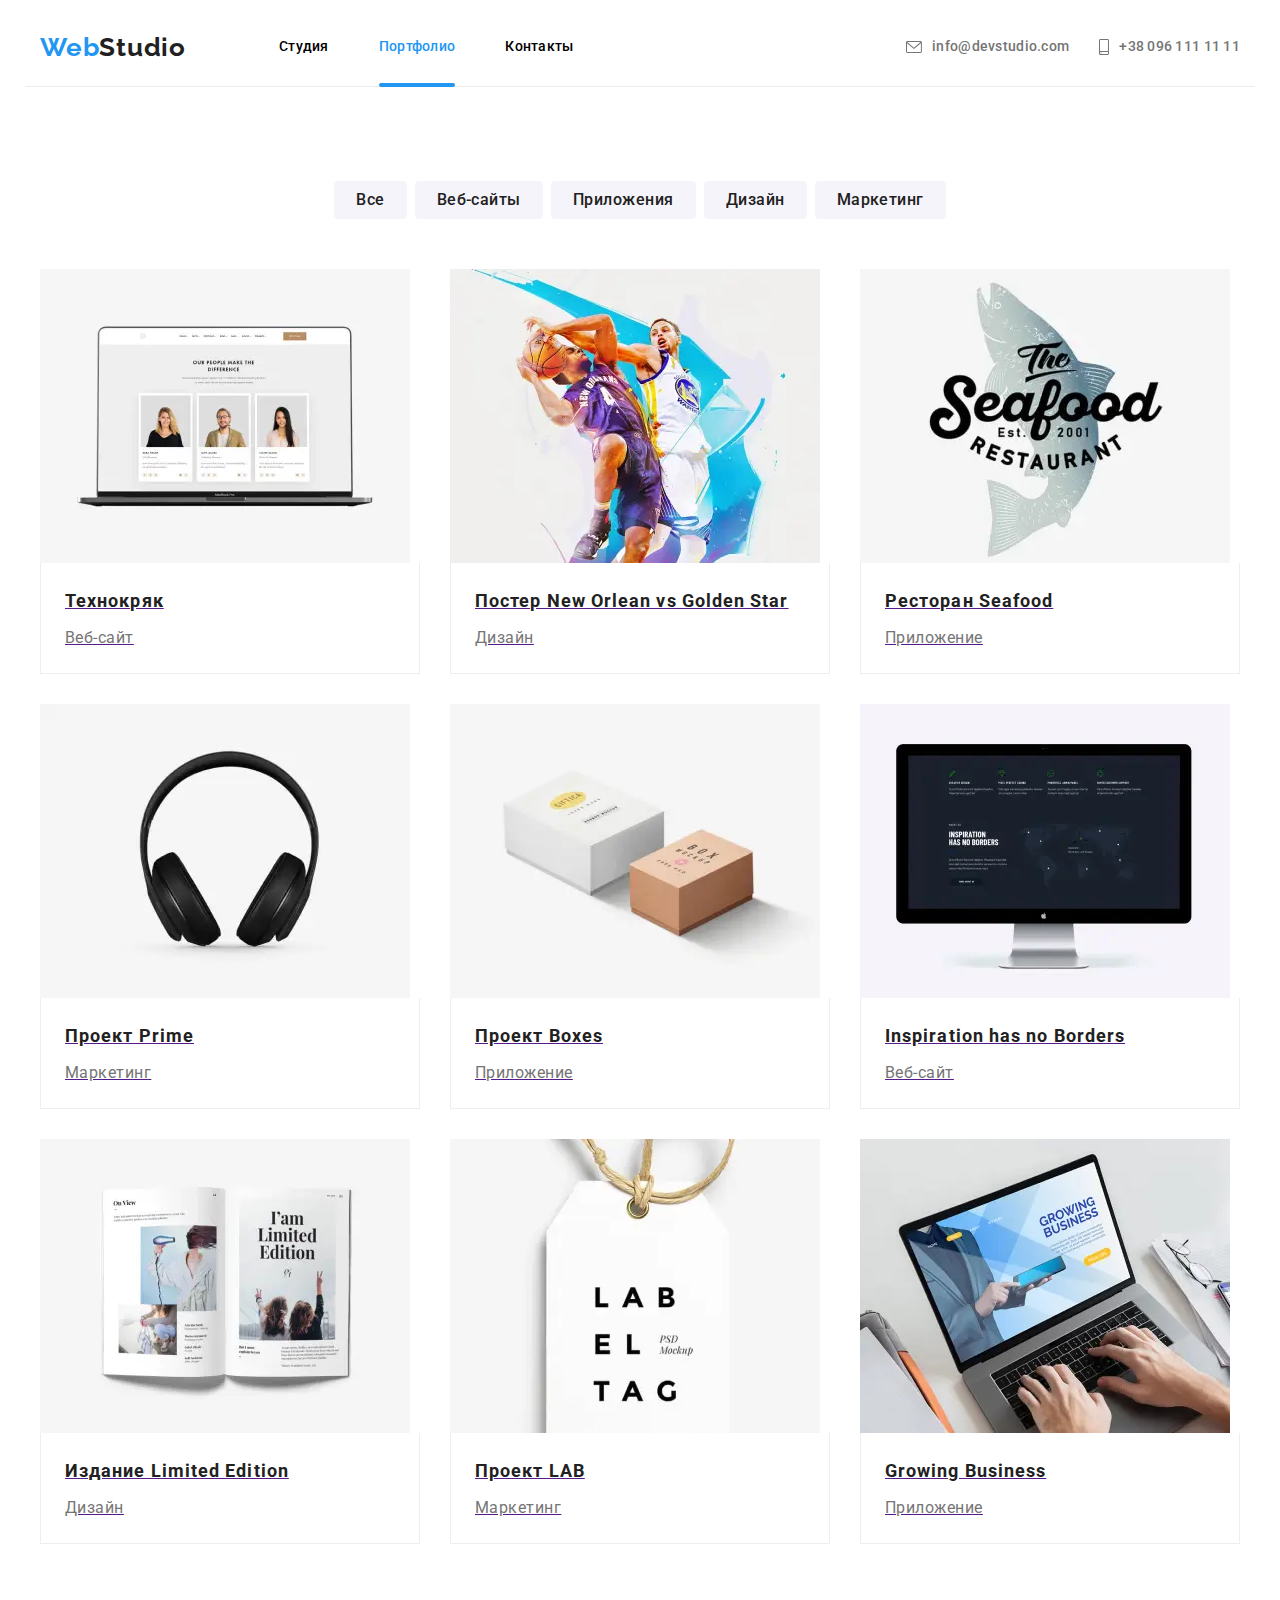
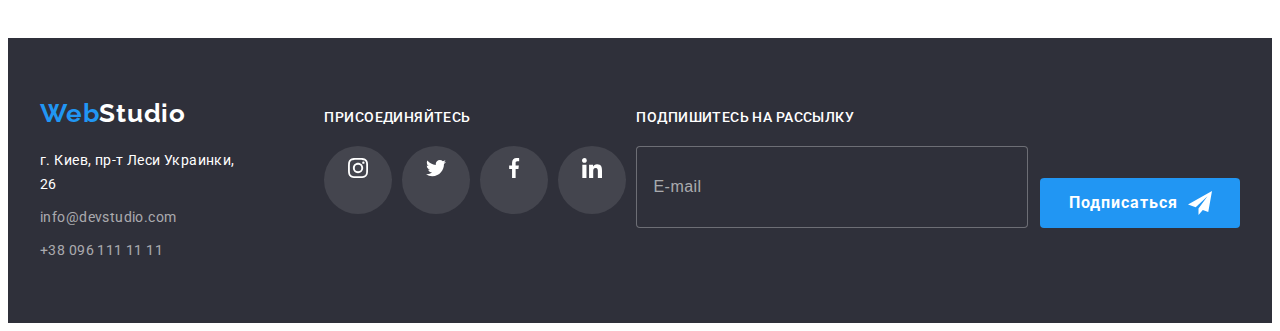
==== commit 8fd0ed84: "1" ====
--- a/portfolio.html
+++ b/portfolio.html
@@ -105,381 +105,417 @@
             
             <ul class="works-list list">
                 <li class="works-list__item">
-                    <div class="works-list__overlay">
-                        <picture>
-                            <source media="(min-width: 1200px)" srcset="
-                                ./images/works/works-1-desktopwebp.webp    1x,
-                                ./images/works/works-1-desktopwebp@2x.webp 2x
-                                " type="image/webp" />
-                            <source media="(min-width: 1200px)" srcset="
-                                ./images/works/works-1-desktop.jpg    1x,
-                                ./images/works/works-1-desktop@2x.jpg 2x
-                                " />
-                        
-                            <source media="(min-width: 768px)" srcset="
-                                ./images/works/works-1-tabletwebP.webp    1x,
-                                ./images/works/works-1-tabletwebP@2x.webp 2x
-                                " type="image/webp" />
-                            <source media="(min-width: 768px)" srcset="
-                                ./images/works/works-1-tablet.jpg    1x,
-                                ./images/works/works-1-tablet@2x.jpg 2x
-                                " />
-                        
-                            <source media="(min-width: 320px)" srcset="
-                                ./images/works/works-1webP.webp    1x,
-                                ./images/works/works-1webP@2x.webp 2x
-                                " type="image/webp" />
-                            <source media="(min-width: 320px)" srcset="
-                                ./images/works/works-1.jpg    1x,
-                                ./images/works/works-1@2x.jpg 2x
-                                " />
-                        
-                            <img class="work-img" src="#" alt="ноутбук" />
-                        </picture>
-                        <p class="works-list__discription">Технокряк это современная площадка распространения коронавируса. Компании используют эту
-                            платформу для цифрового
-                            шпионажа и атак на защищённые сервера конкурентов.</p>
-                    </div>
-                    <div class="works-block">
-                        <h3 class="works-block__title">Технокряк</h3>
-                        <p class="works-block__text">Веб-сайт</p>
-                    </div>
-                </li>
-                <li class="works-list__item">
-                    <div class="works-list__overlay">
-                        <picture>
-                            <source media="(min-width: 1200px)" srcset="
-                                ./images/works/works-2-desktopwebp.webp    1x,
-                                ./images/works/works-2-desktopwebp@2x.webp 2x
-                                " type="image/webp" />
-                            <source media="(min-width: 1200px)" srcset="
-                                ./images/works/works-2-desktop.jpg    1x,
-                                ./images/works/works-2-desktop@2x.jpg 2x
-                                " />
-                        
-                            <source media="(min-width: 768px)" srcset="
-                                ./images/works/works-2-tabletwebP.webp    1x,
-                                ./images/works/works-2-tabletwebP@2x.webp 2x
-                                " type="image/webp" />
-                            <source media="(min-width: 768px)" srcset="
-                                ./images/works/works-2-tablet.jpg    1x,
-                                ./images/works/works-2-tablet@2x.jpg 2x
-                                " />
-                        
-                            <source media="(min-width: 320px)" srcset="
-                                ./images/works/works-2webP.webp    1x,
-                                ./images/works/works-2webP@2x.webp 2x
-                                " type="image/webp" />
-                            <source media="(min-width: 320px)" srcset="
-                                ./images/works/works-2.jpg    1x,
-                                ./images/works/works-2@2x.jpg 2x
-                                " />
-                        
-                            <img class="work-img" src="#" alt="орлеан" />
-                        </picture>
-                        <p class="works-list__discription">Технокряк это современная площадка распространения коронавируса. Компании используют
-                            эту
-                            платформу для цифрового
-                            шпионажа и атак на защищённые сервера конкурентов.</p>
-                    </div>
-                   <div class="works-block">
-                        <h3 class="works-block__title">Постер New Orlean vs Golden Star</h3>
-                        <p class="works-block__text">Дизайн</p>
-                   </div>
-                </li>
-                <li class="works-list__item">
-                    <div class="works-list__overlay">
-                        <picture>
-                            <source media="(min-width: 1200px)" srcset="
-                                ./images/works/works-3-desktopwebp.webp    1x,
-                                ./images/works/works-3-desktopwebp@2x.webp 2x
-                                " type="image/webp" />
-                            <source media="(min-width: 1200px)" srcset="
-                                ./images/works/works-3-desktop.jpg    1x,
-                                ./images/works/works-3-desktop@2x.jpg 2x
-                                " />
-                        
-                            <source media="(min-width: 768px)" srcset="
-                                ./images/works/works-3-tabletwebP.webp    1x,
-                                ./images/works/works-3-tabletwebP@2x.webp 2x
-                                " type="image/webp" />
-                            <source media="(min-width: 768px)" srcset="
-                                ./images/works/works-3-tablet.jpg    1x,
-                                ./images/works/works-3-tablet@2x.jpg 2x
-                                " />
-                        
-                            <source media="(min-width: 320px)" srcset="
-                                ./images/works/works-3webP.webp    1x,
-                                ./images/works/works-3webP@2x.webp 2x
-                                " type="image/webp" />
-                            <source media="(min-width: 320px)" srcset="
-                                ./images/works/works-3.jpg    1x,
-                                ./images/works/works-3@2x.jpg 2x
-                                " />
-                        
-                            <img class="work-img" src="#" alt="ресторан" />
-                        </picture>
-                        <p class="works-list__discription">Технокряк это современная площадка распространения коронавируса. Компании используют
-                            эту
-                            платформу для цифрового
-                            шпионажа и атак на защищённые сервера конкурентов.</p>
-                    </div>
-                    <div class="works-block">
-                        <h3 class="works-block__title">Ресторан Seafood</h3>
-                        <p class="works-block__text">Приложение</p>
-                    </div>
-                </li>
-                <li class="works-list__item">
-                    <div class="works-list__overlay">
-                        <picture>
-                            <source media="(min-width: 1200px)" srcset="
-                                ./images/works/works-4-desktopwebp.webp    1x,
-                                ./images/works/works-4-desktopwebp@2x.webp 2x
-                                " type="image/webp" />
-                            <source media="(min-width: 1200px)" srcset="
-                                ./images/works/works-4-desktop.jpg    1x,
-                                ./images/works/works-4-desktop@2x.jpg 2x
-                                " />
-                        
-                            <source media="(min-width: 768px)" srcset="
-                                ./images/works/works-4-tabletwebP.webp    1x,
-                                ./images/works/works-4-tabletwebP@2x.webp 2x
-                                " type="image/webp" />
-                            <source media="(min-width: 768px)" srcset="
-                                ./images/works/works-4-tablet.jpg    1x,
-                                ./images/works/works-4-tablet@2x.jpg 2x
-                                " />
-                        
-                            <source media="(min-width: 320px)" srcset="
-                                ./images/works/works-4webP.webp    1x,
-                                ./images/works/works-4webP@2x.webp 2x
-                                " type="image/webp" />
-                            <source media="(min-width: 320px)" srcset="
-                                ./images/works/works-4.jpg    1x,
-                                ./images/works/works-4@2x.jpg 2x
-                                " />
-                        
-                            <img class="work-img" src="#" alt="наушники" />
-                        </picture>
-                        <p class="works-list__discription">Технокряк это современная площадка распространения коронавируса. Компании используют
-                            эту
-                            платформу для цифрового
-                            шпионажа и атак на защищённые сервера конкурентов.</p>
-                    </div>
-                    <div class="works-block">
-                        <h3 class="works-block__title">Проект Prime</h3>
-                        <p class="works-block__text">Маркетинг</p>
-                    </div>
-                </li>
-                <li class="works-list__item">
-                    <div class="works-list__overlay">
-                        <picture>
-                            <source media="(min-width: 1200px)" srcset="
-                                ./images/works/works-5-desktopwebp.webp    1x,
-                                ./images/works/works-5-desktopwebp@2x.webp 2x
-                                " type="image/webp" />
-                            <source media="(min-width: 1200px)" srcset="
-                                ./images/works/works-5-desktop.jpg    1x,
-                                ./images/works/works-5-desktop@2x.jpg 2x
-                                " />
-                        
-                            <source media="(min-width: 768px)" srcset="
-                                ./images/works/works-5-tabletwebP.webp    1x,
-                                ./images/works/works-5-tabletwebP@2x.webp 2x
-                                " type="image/webp" />
-                            <source media="(min-width: 768px)" srcset="
-                                ./images/works/works-5-tablet.jpg    1x,
-                                ./images/works/works-5-tablet@2x.jpg 2x
-                                " />
-                        
-                            <source media="(min-width: 320px)" srcset="
-                                ./images/works/works-5webP.webp    1x,
-                                ./images/works/works-5webP@2x.webp 2x
-                                " type="image/webp" />
-                            <source media="(min-width: 320px)" srcset="
-                                ./images/works/works-5.jpg    1x,
-                                ./images/works/works-5@2x.jpg 2x
-                                " />
-                        
-                            <img class="work-img" src="#" alt="коробки" />
-                        </picture>
-                        <p class="works-list__discription">Технокряк это современная площадка распространения коронавируса. Компании используют
-                            эту
-                            платформу для цифрового
-                            шпионажа и атак на защищённые сервера конкурентов.</p>
-                    </div>
-                    <div class="works-block">
-                        <h3 class="works-block__title">Проект Boxes</h3>
-                        <p class="works-block__text">Приложение</p>
-                    </div>
-                </li>
-                <li class="works-list__item">
-                    <div class="works-list__overlay">
-                        <picture>
-                            <source media="(min-width: 1200px)" srcset="
-                                ./images/works/works-6-desktopwebp.webp    1x,
-                                ./images/works/works-6-desktopwebp@2x.webp 2x
-                                " type="image/webp" />
-                            <source media="(min-width: 1200px)" srcset="
-                                ./images/works/works-6-desktop.jpg    1x,
-                                ./images/works/works-6-desktop@2x.jpg 2x
-                                " />
-                        
-                            <source media="(min-width: 768px)" srcset="
-                                ./images/works/works-6-tabletwebP.webp    1x,
-                                ./images/works/works-6-tabletwebP@2x.webp 2x
-                                " type="image/webp" />
-                            <source media="(min-width: 768px)" srcset="
-                                ./images/works/works-6-tablet.jpg    1x,
-                                ./images/works/works-6-tablet@2x.jpg 2x
-                                " />
-                        
-                            <source media="(min-width: 320px)" srcset="
-                                ./images/works/works-6webP.webp    1x,
-                                ./images/works/works-6webP@2x.webp 2x
-                                " type="image/webp" />
-                            <source media="(min-width: 320px)" srcset="
-                                ./images/works/works-6.jpg    1x,
-                                ./images/works/works-6@2x.jpg 2x
-                                " />
-                        
-                            <img class="work-img" src="#" alt="монитор" />
-                        </picture>
-                        <p class="works-list__discription">Технокряк это современная площадка распространения коронавируса. Компании используют
-                            эту
-                            платформу для цифрового
-                            шпионажа и атак на защищённые сервера конкурентов.</p>
-                    </div>
-                    <div class="works-block">
-                        <h3 class="works-block__title" lang="en">Inspiration has no Borders</h3>
-                        <p class="works-block__text">Веб-сайт</p>
-                    </div>
-                </li>
-                <li class="works-list__item">
-                    <div class="works-list__overlay">
-                        <picture>
-                            <source media="(min-width: 1200px)" srcset="
-                                ./images/works/works-7-desktopwebp.webp    1x,
-                                ./images/works/works-7-desktopwebp@2x.webp 2x
-                                " type="image/webp" />
-                            <source media="(min-width: 1200px)" srcset="
-                                ./images/works/works-7-desktop.jpg    1x,
-                                ./images/works/works-7-desktop@2x.jpg 2x
-                                " />
-                        
-                            <source media="(min-width: 768px)" srcset="
-                                ./images/works/works-7-tabletwebP.webp    1x,
-                                ./images/works/works-7-tabletwebP@2x.webp 2x
-                                " type="image/webp" />
-                            <source media="(min-width: 768px)" srcset="
-                                ./images/works/works-7-tablet.jpg    1x,
-                                ./images/works/works-7-tablet@2x.jpg 2x
-                                " />
-                        
-                            <source media="(min-width: 320px)" srcset="
-                                ./images/works/works-7webP.webp    1x,
-                                ./images/works/works-7webP@2x.webp 2x
-                                " type="image/webp" />
-                            <source media="(min-width: 320px)" srcset="
-                                ./images/works/works-7.jpg    1x,
-                                ./images/works/works-7@2x.jpg 2x
-                                " />
-                        
-                            <img class="work-img" src="#" alt="журнал" />
-                        </picture>
-                        <p class="works-list__discription">Технокряк это современная площадка распространения коронавируса. Компании используют
-                            эту
-                            платформу для цифрового
-                            шпионажа и атак на защищённые сервера конкурентов.</p>
-                    </div>
-                    <div class="works-block">
-                        <h3 class="works-block__title">Издание Limited Edition</h3>
-                        <p class="works-block__text">Дизайн</p>
-                    </div>
-                </li>
-                <li class="works-list__item">
-                    <div class="works-list__overlay">
-                        <picture>
-                            <source media="(min-width: 1200px)" srcset="
-                                ./images/works/works-8-desktopwebp.webp    1x,
-                                ./images/works/works-8-desktopwebp@2x.webp 2x
-                                " type="image/webp" />
-                            <source media="(min-width: 1200px)" srcset="
-                                ./images/works/works-8-desktop.jpg    1x,
-                                ./images/works/works-8-desktop@2x.jpg 2x
-                                " />
-                        
-                            <source media="(min-width: 768px)" srcset="
-                                ./images/works/works-8-tabletwebP.webp    1x,
-                                ./images/works/works-8-tabletwebP@2x.webp 2x
-                                " type="image/webp" />
-                            <source media="(min-width: 768px)" srcset="
-                                ./images/works/works-8-tablet.jpg    1x,
-                                ./images/works/works-8-tablet@2x.jpg 2x
-                                " />
-                        
-                            <source media="(min-width: 320px)" srcset="
-                                ./images/works/works-8webP.webp    1x,
-                                ./images/works/works-8webP@2x.webp 2x
-                                " type="image/webp" />
-                            <source media="(min-width: 320px)" srcset="
-                                ./images/works/works-8.jpg    1x,
-                                ./images/works/works-8@2x.jpg 2x
-                                " />
-                        
-                            <img class="work-img" src="#" alt="проект" />
-                        </picture>
-                        <p class="works-list__discription">Технокряк это современная площадка распространения коронавируса. Компании используют
-                            эту
-                            платформу для цифрового
-                            шпионажа и атак на защищённые сервера конкурентов.</p>
-                    </div>
-                    <div class="works-block">
-                        <h3 class="works-block__title">Проект LAB</h3>
-                        <p class="works-block__text">Маркетинг</p>
-                    </div>
-                </li>
-                <li class="works-list__item">
-                    <div class="works-list__overlay">
-                        <picture>
-                            <source media="(min-width: 1200px)" srcset="
-                                ./images/works/works-9-desktopwebp.webp    1x,
-                                ./images/works/works-9-desktopwebp@2x.webp 2x
-                                " type="image/webp" />
-                            <source media="(min-width: 1200px)" srcset="
-                                ./images/works/works-9-desktop.jpg    1x,
-                                ./images/works/works-9-desktop@2x.jpg 2x
-                                " />
-                        
-                            <source media="(min-width: 768px)" srcset="
-                                ./images/works/works-9-tabletwebP.webp    1x,
-                                ./images/works/works-9-tabletwebP@2x.webp 2x
-                                " type="image/webp" />
-                            <source media="(min-width: 768px)" srcset="
-                                ./images/works/works-9-tablet.jpg    1x,
-                                ./images/works/works-9-tablet@2x.jpg 2x
-                                " />
-                        
-                            <source media="(min-width: 320px)" srcset="
-                                ./images/works/works-9webP.webp    1x,
-                                ./images/works/works-9webP@2x.webp 2x
-                                " type="image/webp" />
-                            <source media="(min-width: 320px)" srcset="
-                                ./images/works/works-9.jpg    1x,
-                                ./images/works/works-9@2x.jpg 2x
-                                " />
-                        
-                            <img class="work-img" src="#" alt="ноут" />
-                        </picture>
-                        <p class="works-list__discription">Технокряк это современная площадка распространения коронавируса. Компании используют
-                            эту
-                            платформу для цифрового
-                            шпионажа и атак на защищённые сервера конкурентов.</p>
-                    </div>
-                    <div class="works-block">
-                        <h3 class="works-block__title" lang="en">Growing Business</h3>
-                        <p class="works-block__text">Приложение</p>
-                    </div>
+                    <a class="works-list__link" href="">
+                        <div class="works-list__overlay">
+                            <picture>
+                                <source media="(min-width: 1200px)" srcset="
+                                                        ./images/works/works-1-desktopwebp.webp    1x,
+                                                        ./images/works/works-1-desktopwebp@2x.webp 2x
+                                                        " type="image/webp" />
+                                <source media="(min-width: 1200px)" srcset="
+                                                        ./images/works/works-1-desktop.jpg    1x,
+                                                        ./images/works/works-1-desktop@2x.jpg 2x
+                                                        " />
+                        
+                                <source media="(min-width: 768px)" srcset="
+                                                        ./images/works/works-1-tabletwebp.webp    1x,
+                                                        ./images/works/works-1-tabletwebp@2x.webp 2x
+                                                        " type="image/webp" />
+                                <source media="(min-width: 768px)" srcset="
+                                                        ./images/works/works-1-tablet.jpg    1x,
+                                                        ./images/works/works-1-tablet@2x.jpg 2x
+                                                        " />
+                        
+                                <source media="(min-width: 320px)" srcset="
+                                                        ./images/works/works-1webp.webp    1x,
+                                                        ./images/works/works-1webp@2x.webp 2x
+                                                        " type="image/webp" />
+                                <source media="(min-width: 320px)" srcset="
+                                                        ./images/works/works-1.jpg    1x,
+                                                        ./images/works/works-1@2x.jpg 2x
+                                                        " />
+                        
+                                <img class="work-img" src="#" alt="ноутбук" />
+                            </picture>
+                            <p class="works-list__discription">Технокряк это современная площадка распространения коронавируса. Компании
+                                используют эту
+                                платформу для цифрового
+                                шпионажа и атак на защищённые сервера конкурентов.</p>
+                        </div>
+                        <div class="works-block">
+                            <h3 class="works-block__title">Технокряк</h3>
+                            <p class="works-block__text">Веб-сайт</p>
+                        </div>
+                    </a>
+                    
+                </li>
+                <li class="works-list__item">
+                    <a class="works-list__link" href="">
+                        <div class="works-list__overlay">
+                            <picture>
+                                <source media="(min-width: 1200px)" srcset="
+                                                        ./images/works/works-2-desktopwebp.webp    1x,
+                                                        ./images/works/works-2-desktopwebp@2x.webp 2x
+                                                        " type="image/webp" />
+                                <source media="(min-width: 1200px)" srcset="
+                                                        ./images/works/works-2-desktop.jpg    1x,
+                                                        ./images/works/works-2-desktop@2x.jpg 2x
+                                                        " />
+                        
+                                <source media="(min-width: 768px)" srcset="
+                                                        ./images/works/works-2-tabletwebp.webp    1x,
+                                                        ./images/works/works-2-tabletwebp@2x.webp 2x
+                                                        " type="image/webp" />
+                                <source media="(min-width: 768px)" srcset="
+                                                        ./images/works/works-2-tablet.jpg    1x,
+                                                        ./images/works/works-2-tablet@2x.jpg 2x
+                                                        " />
+                        
+                                <source media="(min-width: 320px)" srcset="
+                                                        ./images/works/works-2webp.webp    1x,
+                                                        ./images/works/works-2webp@2x.webp 2x
+                                                        " type="image/webp" />
+                                <source media="(min-width: 320px)" srcset="
+                                                        ./images/works/works-2.jpg    1x,
+                                                        ./images/works/works-2@2x.jpg 2x
+                                                        " />
+                        
+                                <img class="work-img" src="#" alt="орлеан" />
+                            </picture>
+                            <p class="works-list__discription">Технокряк это современная площадка распространения коронавируса. Компании
+                                используют
+                                эту
+                                платформу для цифрового
+                                шпионажа и атак на защищённые сервера конкурентов.</p>
+                        </div>
+                        <div class="works-block">
+                            <h3 class="works-block__title">Постер New Orlean vs Golden Star</h3>
+                            <p class="works-block__text">Дизайн</p>
+                        </div>
+                    </a>
+                    
+                </li>
+                <li class="works-list__item">
+                    <a class="works-list__link" href="">
+                        <div class="works-list__overlay">
+                            <picture>
+                                <source media="(min-width: 1200px)" srcset="
+                                                        ./images/works/works-3-desktopwebp.webp    1x,
+                                                        ./images/works/works-3-desktopwebp@2x.webp 2x
+                                                        " type="image/webp" />
+                                <source media="(min-width: 1200px)" srcset="
+                                                        ./images/works/works-3-desktop.jpg    1x,
+                                                        ./images/works/works-3-desktop@2x.jpg 2x
+                                                        " />
+                        
+                                <source media="(min-width: 768px)" srcset="
+                                                        ./images/works/works-3-tabletwebp.webp    1x,
+                                                        ./images/works/works-3-tabletwebp@2x.webp 2x
+                                                        " type="image/webp" />
+                                <source media="(min-width: 768px)" srcset="
+                                                        ./images/works/works-3-tablet.jpg    1x,
+                                                        ./images/works/works-3-tablet@2x.jpg 2x
+                                                        " />
+                        
+                                <source media="(min-width: 320px)" srcset="
+                                                        ./images/works/works-3webp.webp    1x,
+                                                        ./images/works/works-3webp@2x.webp 2x
+                                                        " type="image/webp" />
+                                <source media="(min-width: 320px)" srcset="
+                                                        ./images/works/works-3.jpg    1x,
+                                                        ./images/works/works-3@2x.jpg 2x
+                                                        " />
+                        
+                                <img class="work-img" src="#" alt="ресторан" />
+                            </picture>
+                            <p class="works-list__discription">Технокряк это современная площадка распространения коронавируса. Компании
+                                используют
+                                эту
+                                платформу для цифрового
+                                шпионажа и атак на защищённые сервера конкурентов.</p>
+                        </div>
+                        <div class="works-block">
+                            <h3 class="works-block__title">Ресторан Seafood</h3>
+                            <p class="works-block__text">Приложение</p>
+                        </div>
+                    </a>
+                   
+                </li>
+                <li class="works-list__item">
+                    <a class="works-list__link" href="">
+                        <div class="works-list__overlay">
+                            <picture>
+                                <source media="(min-width: 1200px)" srcset="
+                                                        ./images/works/works-4-desktopwebp.webp    1x,
+                                                        ./images/works/works-4-desktopwebp@2x.webp 2x
+                                                        " type="image/webp" />
+                                <source media="(min-width: 1200px)" srcset="
+                                                        ./images/works/works-4-desktop.jpg    1x,
+                                                        ./images/works/works-4-desktop@2x.jpg 2x
+                                                        " />
+                        
+                                <source media="(min-width: 768px)" srcset="
+                                                        ./images/works/works-4-tabletwebp.webp    1x,
+                                                        ./images/works/works-4-tabletwebp@2x.webp 2x
+                                                        " type="image/webp" />
+                                <source media="(min-width: 768px)" srcset="
+                                                        ./images/works/works-4-tablet.jpg    1x,
+                                                        ./images/works/works-4-tablet@2x.jpg 2x
+                                                        " />
+                        
+                                <source media="(min-width: 320px)" srcset="
+                                                        ./images/works/works-4webp.webp    1x,
+                                                        ./images/works/works-4webp@2x.webp 2x
+                                                        " type="image/webp" />
+                                <source media="(min-width: 320px)" srcset="
+                                                        ./images/works/works-4.jpg    1x,
+                                                        ./images/works/works-4@2x.jpg 2x
+                                                        " />
+                        
+                                <img class="work-img" src="#" alt="наушники" />
+                            </picture>
+                            <p class="works-list__discription">Технокряк это современная площадка распространения коронавируса. Компании
+                                используют
+                                эту
+                                платформу для цифрового
+                                шпионажа и атак на защищённые сервера конкурентов.</p>
+                        </div>
+                        <div class="works-block">
+                            <h3 class="works-block__title">Проект Prime</h3>
+                            <p class="works-block__text">Маркетинг</p>
+                        </div>
+                    </a>
+                    
+                </li>
+                <li class="works-list__item">
+                    <a class="works-list__link" href="">
+                        <div class="works-list__overlay">
+                            <picture>
+                                <source media="(min-width: 1200px)" srcset="
+                                                        ./images/works/works-5-desktopwebp.webp    1x,
+                                                        ./images/works/works-5-desktopwebp@2x.webp 2x
+                                                        " type="image/webp" />
+                                <source media="(min-width: 1200px)" srcset="
+                                                        ./images/works/works-5-desktop.jpg    1x,
+                                                        ./images/works/works-5-desktop@2x.jpg 2x
+                                                        " />
+                        
+                                <source media="(min-width: 768px)" srcset="
+                                                        ./images/works/works-5-tabletwebp.webp    1x,
+                                                        ./images/works/works-5-tabletwebp@2x.webp 2x
+                                                        " type="image/webp" />
+                                <source media="(min-width: 768px)" srcset="
+                                                        ./images/works/works-5-tablet.jpg    1x,
+                                                        ./images/works/works-5-tablet@2x.jpg 2x
+                                                        " />
+                        
+                                <source media="(min-width: 320px)" srcset="
+                                                        ./images/works/works-5webp.webp    1x,
+                                                        ./images/works/works-5webp@2x.webp 2x
+                                                        " type="image/webp" />
+                                <source media="(min-width: 320px)" srcset="
+                                                        ./images/works/works-5.jpg    1x,
+                                                        ./images/works/works-5@2x.jpg 2x
+                                                        " />
+                        
+                                <img class="work-img" src="#" alt="коробки" />
+                            </picture>
+                            <p class="works-list__discription">Технокряк это современная площадка распространения коронавируса. Компании
+                                используют
+                                эту
+                                платформу для цифрового
+                                шпионажа и атак на защищённые сервера конкурентов.</p>
+                        </div>
+                        <div class="works-block">
+                            <h3 class="works-block__title">Проект Boxes</h3>
+                            <p class="works-block__text">Приложение</p>
+                        </div>
+                    </a>
+                   
+                </li>
+                <li class="works-list__item">
+                    <a class="works-list__link" href="">
+                        <div class="works-list__overlay">
+                            <picture>
+                                <source media="(min-width: 1200px)" srcset="
+                                                        ./images/works/works-6-desktopwebp.webp    1x,
+                                                        ./images/works/works-6-desktopwebp@2x.webp 2x
+                                                        " type="image/webp" />
+                                <source media="(min-width: 1200px)" srcset="
+                                                        ./images/works/works-6-desktop.jpg    1x,
+                                                        ./images/works/works-6-desktop@2x.jpg 2x
+                                                        " />
+                        
+                                <source media="(min-width: 768px)" srcset="
+                                                        ./images/works/works-6-tabletwebp.webp    1x,
+                                                        ./images/works/works-6-tabletwebp@2x.webp 2x
+                                                        " type="image/webp" />
+                                <source media="(min-width: 768px)" srcset="
+                                                        ./images/works/works-6-tablet.jpg    1x,
+                                                        ./images/works/works-6-tablet@2x.jpg 2x
+                                                        " />
+                        
+                                <source media="(min-width: 320px)" srcset="
+                                                        ./images/works/works-6webp.webp    1x,
+                                                        ./images/works/works-6webp@2x.webp 2x
+                                                        " type="image/webp" />
+                                <source media="(min-width: 320px)" srcset="
+                                                        ./images/works/works-6.jpg    1x,
+                                                        ./images/works/works-6@2x.jpg 2x
+                                                        " />
+                        
+                                <img class="work-img" src="#" alt="монитор" />
+                            </picture>
+                            <p class="works-list__discription">Технокряк это современная площадка распространения коронавируса. Компании
+                                используют
+                                эту
+                                платформу для цифрового
+                                шпионажа и атак на защищённые сервера конкурентов.</p>
+                        </div>
+                        <div class="works-block">
+                            <h3 class="works-block__title" lang="en">Inspiration has no Borders</h3>
+                            <p class="works-block__text">Веб-сайт</p>
+                        </div>
+                    </a>
+                    
+                </li>
+                <li class="works-list__item">
+                    <a class="works-list__link" href="">
+                        <div class="works-list__overlay">
+                            <picture>
+                                <source media="(min-width: 1200px)" srcset="
+                                                        ./images/works/works-7-desktopwebp.webp    1x,
+                                                        ./images/works/works-7-desktopwebp@2x.webp 2x
+                                                        " type="image/webp" />
+                                <source media="(min-width: 1200px)" srcset="
+                                                        ./images/works/works-7-desktop.jpg    1x,
+                                                        ./images/works/works-7-desktop@2x.jpg 2x
+                                                        " />
+                        
+                                <source media="(min-width: 768px)" srcset="
+                                                        ./images/works/works-7-tabletwebp.webp    1x,
+                                                        ./images/works/works-7-tabletwebp@2x.webp 2x
+                                                        " type="image/webp" />
+                                <source media="(min-width: 768px)" srcset="
+                                                        ./images/works/works-7-tablet.jpg    1x,
+                                                        ./images/works/works-7-tablet@2x.jpg 2x
+                                                        " />
+                        
+                                <source media="(min-width: 320px)" srcset="
+                                                        ./images/works/works-7webp.webp    1x,
+                                                        ./images/works/works-7webp@2x.webp 2x
+                                                        " type="image/webp" />
+                                <source media="(min-width: 320px)" srcset="
+                                                        ./images/works/works-7.jpg    1x,
+                                                        ./images/works/works-7@2x.jpg 2x
+                                                        " />
+                        
+                                <img class="work-img" src="#" alt="журнал" />
+                            </picture>
+                            <p class="works-list__discription">Технокряк это современная площадка распространения коронавируса. Компании
+                                используют
+                                эту
+                                платформу для цифрового
+                                шпионажа и атак на защищённые сервера конкурентов.</p>
+                        </div>
+                        <div class="works-block">
+                            <h3 class="works-block__title">Издание Limited Edition</h3>
+                            <p class="works-block__text">Дизайн</p>
+                        </div>
+                    </a>
+                    
+                </li>
+                <li class="works-list__item">
+                    <a class="works-list__link" href="">
+                        <div class="works-list__overlay">
+                            <picture>
+                                <source media="(min-width: 1200px)" srcset="
+                                                        ./images/works/works-8-desktopwebp.webp    1x,
+                                                        ./images/works/works-8-desktopwebp@2x.webp 2x
+                                                        " type="image/webp" />
+                                <source media="(min-width: 1200px)" srcset="
+                                                        ./images/works/works-8-desktop.jpg    1x,
+                                                        ./images/works/works-8-desktop@2x.jpg 2x
+                                                        " />
+                        
+                                <source media="(min-width: 768px)" srcset="
+                                                        ./images/works/works-8-tabletwebp.webp    1x,
+                                                        ./images/works/works-8-tabletwebp@2x.webp 2x
+                                                        " type="image/webp" />
+                                <source media="(min-width: 768px)" srcset="
+                                                        ./images/works/works-8-tablet.jpg    1x,
+                                                        ./images/works/works-8-tablet@2x.jpg 2x
+                                                        " />
+                        
+                                <source media="(min-width: 320px)" srcset="
+                                                        ./images/works/works-8webp.webp    1x,
+                                                        ./images/works/works-8webp@2x.webp 2x
+                                                        " type="image/webp" />
+                                <source media="(min-width: 320px)" srcset="
+                                                        ./images/works/works-8.jpg    1x,
+                                                        ./images/works/works-8@2x.jpg 2x
+                                                        " />
+                        
+                                <img class="work-img" src="#" alt="проект" />
+                            </picture>
+                            <p class="works-list__discription">Технокряк это современная площадка распространения коронавируса. Компании
+                                используют
+                                эту
+                                платформу для цифрового
+                                шпионажа и атак на защищённые сервера конкурентов.</p>
+                        </div>
+                        <div class="works-block">
+                            <h3 class="works-block__title">Проект LAB</h3>
+                            <p class="works-block__text">Маркетинг</p>
+                        </div>
+                    </a>
+                    
+                </li>
+                <li class="works-list__item">
+                    <a class="works-list__link" href="">
+                        <div class="works-list__overlay">
+                            <picture>
+                                <source media="(min-width: 1200px)" srcset="
+                                                        ./images/works/works-9-desktopwebp.webp    1x,
+                                                        ./images/works/works-9-desktopwebp@2x.webp 2x
+                                                        " type="image/webp" />
+                                <source media="(min-width: 1200px)" srcset="
+                                                        ./images/works/works-9-desktop.jpg    1x,
+                                                        ./images/works/works-9-desktop@2x.jpg 2x
+                                                        " />
+                        
+                                <source media="(min-width: 768px)" srcset="
+                                                        ./images/works/works-9-tabletwebp.webp    1x,
+                                                        ./images/works/works-9-tabletwebp@2x.webp 2x
+                                                        " type="image/webp" />
+                                <source media="(min-width: 768px)" srcset="
+                                                        ./images/works/works-9-tablet.jpg    1x,
+                                                        ./images/works/works-9-tablet@2x.jpg 2x
+                                                        " />
+                        
+                                <source media="(min-width: 320px)" srcset="
+                                                        ./images/works/works-9webp.webp    1x,
+                                                        ./images/works/works-9webp@2x.webp 2x
+                                                        " type="image/webp" />
+                                <source media="(min-width: 320px)" srcset="
+                                                        ./images/works/works-9.jpg    1x,
+                                                        ./images/works/works-9@2x.jpg 2x
+                                                        " />
+                        
+                                <img class="work-img" src="#" alt="ноут" />
+                            </picture>
+                            <p class="works-list__discription">Технокряк это современная площадка распространения коронавируса. Компании
+                                используют
+                                эту
+                                платформу для цифрового
+                                шпионажа и атак на защищённые сервера конкурентов.</p>
+                        </div>
+                        <div class="works-block">
+                            <h3 class="works-block__title" lang="en">Growing Business</h3>
+                            <p class="works-block__text">Приложение</p>
+                        </div>
+                    </a>
+                    
                 </li>
             </ul>
            </div>
--- a/css/main.min.css
+++ b/css/main.min.css
@@ -1,2 +1,2 @@
-:root{--primary-text-color: #212121;--accent-color: #2196f3;--secondary-text-color: #757575;--white-text-color: #ffffff;--background-white-color: #e5e5e5;--background-grey-color: #f5f4fa}.hidden{position:absolute;white-space:nowrap;width:1px;height:1px;overflow:hidden;border:0;padding:0;clip:rect(0 0 0 0);clip-path:inset(50%);margin:-1px}body{font-family:Roboto, sans-serif}.list{list-style:none;padding:0;margin:0}p,h1,h2,h3{margin:0}ul{margin:0;padding:0;list-style:none}img{display:block}.link{text-decoration:none}.container{width:480px;padding-left:15px;padding-right:15px;margin-left:auto;margin-right:auto}@media screen and (min-width: 480px){.container{width:480px}}@media screen and (min-width: 768px){.container{width:768px}}@media screen and (min-width: 1200px){.container{width:1200px}}.main-nav__logo{margin-right:93px;text-align:left}.main-nav__logo,.footer-block__logo{font-family:Raleway, sans-serif;font-weight:700;font-size:24px;line-height:1.19;text-decoration:none;letter-spacing:0.03em}@media screen and (min-width: 768px){.main-nav__logo,.footer-block__logo{font-size:24px;line-height:1.17em;letter-spacing:0.03em}}@media screen and (min-width: 1200px){.main-nav__logo,.footer-block__logo{font-size:26px;line-height:1.19em;letter-spacing:0.03em}}.web{color:#2196f3}.studio-black{font-family:Raleway, sans-serif;color:#212121}.footer-block__logo{display:block;margin-bottom:20px}.studio-white{color:#ffffff;font-family:Raleway, sans-serif;text-decoration:none}section{padding-top:94px;padding-bottom:94px}.section-title{margin-bottom:50px;text-align:center;font-weight:700;font-size:36px;line-height:1.14;letter-spacing:0.03em;color:var(--primary-text-color)}@media screen and (max-width: 1199px){.section-title{font-size:28px;line-height:1.18;margin-bottom:30px}}.hero__button{display:block;text-align:center;padding:10px 32px 10px 32px;border:none;border-radius:4px;font-size:16px;font-family:inherit;font-weight:500;line-height:1.88;letter-spacing:0.06em;text-decoration:none;cursor:pointer;color:#ffffff;background-color:#2196f3;margin:0 auto}.form-footer__button{display:flex;margin:0 auto;text-align:center;align-items:center;padding:10px 28px 10px 29px;border:none;border-radius:4px;font-size:16px;font-family:inherit;font-weight:700;line-height:1.88;letter-spacing:0.06em;text-decoration:none;cursor:pointer;color:#ffffff;background-color:#2196f3}.team-social{display:flex;align-items:center;justify-content:center}.team-social__link{display:block;width:44px;height:44px;padding:12px;color:#afb1b8;cursor:pointer;align-items:center;border-radius:50%;transition:background-color 250ms cubic-bezier(0.4, 0, 0.2, 1)}.team-social__link:hover,.team-social__link:focus{background-color:var(--accent-color);color:var(--white-text-color);border-radius:50%}.social-icon{fill:#afb1b8;transition:fill 250ms cubic-bezier(0.4, 0, 0.2, 1)}.team-social__link:hover .social-icon,.team-social__link:focus .social-icon{fill:var(--white-text-color)}.team-social .team-social__item:not(:last-child){margin-right:10px}.footer-join__social{display:flex}.footer-join__link{display:block;text-align:center;width:44px;height:44px;padding:12px;color:var(--white-text-color);cursor:pointer;background-color:rgba(255,255,255,0.1);border-radius:50%;margin-right:10px;transition:background-color 250ms cubic-bezier(0.4, 0, 0.2, 1)}.footer-join__link:hover,.footer-join__link:focus{background-color:var(--accent-color)}.footer-join__icon{fill:var(--white-text-color)}.backdrop{position:fixed;left:0px;top:0px;z-index:150;width:100%;height:100%;background-color:rgba(0,0,0,0.2);opacity:1;transition:opacity 250ms cubic-bezier(0.4, 0, 0.2, 1)}.backdrop.is-hidden{opacity:0;visibility:hidden;pointer-events:none}.backdrop.is-hidden .modal{transform:translate(-50%, -50%) scale(0.9);opacity:0}.modal{position:absolute;max-width:450px;width:100%;top:50%;left:50%;background:#ffffff;box-shadow:0px 1px 3px rgba(0,0,0,0.12),0px 1px 1px rgba(0,0,0,0.14),0px 2px 1px rgba(0,0,0,0.2);border-radius:4px;opacity:1;transform:translate(-50%, -50%) scale(1);transition:transform 250ms cubic-bezier(0.4, 0, 0.2, 1),opacity 250ms cubic-bezier(0.4, 0, 0.2, 1)}@media screen and (min-width: 768px){.modal{max-width:450px;width:100%}}@media screen and (min-width: 1200px){.modal{min-width:528px;min-height:581px}}.modal-button{outline:none;display:flex;position:absolute;top:8px;right:8px;width:30px;height:30px;cursor:pointer;align-items:center;border-radius:50%;fill:var(--primary-text-color);background-color:#ffffff;border:1px solid rgba(0,0,0,0.1);transition:fill 250ms cubic-bezier(0.4, 0, 0.2, 1)}.modal-button:hover,.modal-button:focus{fill:var(--accent-color)}.form-title{font-weight:700;font-size:20px;line-height:1.15;text-align:center;letter-spacing:0.03em;color:#212121;margin-bottom:12px}.form{margin-left:auto;margin-right:auto;text-align:left;padding:40px}.form-field{position:relative;margin-bottom:10px;display:flex;flex-direction:column}.form-field label{font-style:normal;font-weight:normal;font-size:12px;line-height:1.17;letter-spacing:0.01em;color:#757575;margin-bottom:4px}.form-field input{outline:none;border:1px solid rgba(33,33,33,0.2);box-sizing:border-box;border-radius:4px;font-style:normal;font-weight:normal;font-size:12px;line-height:1.17;letter-spacing:0.01em;padding-top:12px;padding-bottom:12px;padding-left:42px;transition:border 250ms cubic-bezier(0.4, 0, 0.2, 1)}.form-field input:hover,.form-field input:focus{border:1px solid var(--accent-color)}.form-icon{position:absolute;top:50%;margin-left:12px;fill:var(--primary-text-color);transition:fill 250ms cubic-bezier(0.4, 0, 0.2, 1)}.form-field input:hover+.form-icon,.form-field input:focus+.form-icon{fill:var(--accent-color)}.textarea-field{margin-bottom:20px;display:flex;flex-direction:column}.textarea-field label{font-style:normal;font-weight:normal;font-size:12px;line-height:1.17;letter-spacing:0.01em;color:#757575;margin-bottom:4px}.comment{outline:none;border:1px solid rgba(33,33,33,0.2);box-sizing:border-box;height:120px;border-radius:4px;padding:16px 12px;font-size:14px;line-height:1.14;letter-spacing:0.01em;resize:none;transition:border 250ms cubic-bezier(0.4, 0, 0.2, 1)}.textarea-field textarea::placeholder{font-style:normal;font-weight:normal;font-size:14px;line-height:1.14;letter-spacing:0.01em;color:rgba(117,117,117,0.5)}.textarea-field textarea:hover,.textarea-field textarea:focus{border:1px solid var(--accent-color)}.policy-label{display:flex;align-items:center}.checkbox{position:absolute;clip:rect(0 0 0 0);overflow:hidden}.checkbox-icon{margin-right:9px;border:2px solid var(--primary-text-color);border-radius:2px;display:inline-block;width:16px;height:15px;cursor:pointer;fill:var(--white-text-color)}.checkbox:checked ~ .checkbox-icon{border-color:var(--accent-color);background-color:var(--accent-color);background-image:url(../images/check.svg);background-repeat:no-repeat;filter:drop-shadow(0px 4px 4px rgba(0,0,0,0.25))}.policy-field{margin-bottom:30px;display:flex;align-items:center;justify-content:center}.policy{font-size:14px;line-height:1.71;letter-spacing:0.03em;color:#757575}@media screen and (min-width: 480px){.policy{font-size:12px}}.policy-terms{padding-left:3px;font-size:14px;line-height:1.71;letter-spacing:0.03em;color:var(--accent-color);text-decoration:underline}@media screen and (min-width: 480px){.policy-terms{font-size:12px}}.form-button{display:block;margin-left:auto;margin-right:auto;text-align:center;align-items:center;padding:10px 55px 10px 56px;border:none;border-radius:4px;font-size:16px;font-family:inherit;font-weight:700;line-height:1.88;letter-spacing:0.06em;text-decoration:none;cursor:pointer;color:#ffffff;background-color:#2196f3;transition:box-shadow 250ms cubic-bezier(0.4, 0, 0.2, 1)}.form-button:hover,.form-button:focus{background:#188ce8;box-shadow:0px 4px 4px rgba(0,0,0,0.15);border-radius:4px}.page-header{position:relative;min-width:480px;top:0;left:0;display:flex;align-items:center;background-color:var(--white-text-color)}.header-container{display:flex;align-items:center;justify-content:space-between;border-bottom:1px solid #ececec;padding-top:10px;padding-bottom:10px}@media screen and (min-width: 768px){.header-container{padding-top:21px;padding-bottom:20px}}@media screen and (min-width: 1200px){.header-container{padding-top:24px;padding-bottom:23px}}@media screen and (max-width: 767px){.site-contacts{display:none}}.menu-button{cursor:pointer;padding:0;border:none;line-height:0;background-color:transparent}@media screen and (min-width: 768px){.menu-button{display:none}}.menu-button__icon{width:40px;height:40px}.mobile-menu{display:flex;flex-direction:column;justify-content:space-between;position:fixed;z-index:100;top:0;left:0;width:100vw;height:100vh;padding:48px 40px;opacity:0;visibility:hidden;pointer-events:none;transition:opacity 250ms linear, visibility 250ms linear}.mobile-menu.is-open{opacity:1;visibility:visible;pointer-events:all;background-color:var(--white-text-color)}.close-button{position:absolute;top:10px;right:15px;width:40px;height:40px;cursor:pointer;padding:0;border:none;line-height:0;background-color:transparent}.close-button__icon{width:40px;height:40px}.mobile-menu__item{font-size:8vw;line-height:1.18em;letter-spacing:0.02em;font-weight:500;color:#212121}.mobile-menu__item:not(:last-child){margin-bottom:32px}@media screen and (min-width: 480px){.mobile-menu__item{font-size:40px}}.mobile-menu__link{text-decoration:none;color:#212121}.mobile-menu__link:hover,.mobile-menu__link:focus{color:var(--accent-color)}.mobile-contacts{margin-bottom:64px}.mobile-contacts__item:not(:last-child){margin-bottom:32px}.mobile-contacts__link__tel{font-weight:500;font-size:8vw;line-height:1.18em;letter-spacing:0.02em;color:var(--accent-color)}@media screen and (min-width: 480px){.mobile-contacts__link__tel{font-size:34px}}.mobile-contacts__link__mail{font-weight:500;font-size:8vw;line-height:1.17em;letter-spacing:0.02em;color:#757575}@media screen and (min-width: 480px){.mobile-contacts__link__mail{font-size:24px}}.menu-social{display:flex;flex-wrap:wrap;justify-content:left;align-items:center;font-weight:500;font-size:18px;line-height:1.22;letter-spacing:0.02em;color:#2196f3}.menu-social__item{display:flex;padding-right:10px}.menu-social__item:not(:last-child){border-right:1px solid rgba(33,33,33,0.2)}.menu-social__item:not(:first-child){padding-left:10px}.menu-social__link{display:flex;font-weight:500;font-size:18px;line-height:1.22;letter-spacing:0.02em;color:#2196f3;text-decoration:none}@media screen and (min-width: 768px){.main-nav{display:none;display:flex;align-items:center}}@media screen and (max-width: 767px){.main-nav__list{display:none}}@media screen and (min-width: 768px){.main-nav__list{display:flex}}.main-nav__item:not(:last-child){margin-right:50px}.main-nav__link{display:block;font-weight:500;font-size:14px;line-height:1.14;letter-spacing:0.02em;color:inherit;text-decoration:none;background-color:#ffffff;transition:color 250ms cubic-bezier(0.4, 0, 0.2, 1);position:relative}.main-nav__link:hover,.main-nav__link:focus{color:var(--accent-color)}.main-nav__link.current::after{content:"";display:block;position:absolute;bottom:-32px;width:100%;height:4px;background-color:var(--accent-color);border-radius:2px}.main-nav__link.current{color:var(--accent-color)}.site-contacts{margin-left:auto}@media screen and (min-width: 1200px){.site-contacts{display:flex;justify-content:center;align-items:center}}.site-contacts__link{display:flex;align-items:center;font-weight:500;font-size:12px;line-height:1.17;letter-spacing:0.02em;color:var(--secondary-text-color);text-decoration:none;transition:color 250ms cubic-bezier(0.4, 0, 0.2, 1)}.site-contacts__link:hover,.site-contacts__link:focus{color:var(--accent-color)}@media screen and (min-width: 1200px){.site-contacts__link{font-size:14px;line-height:1.14;letter-spacing:0.02em}}.site-contacts__item:not(:last-child){margin-bottom:10px}@media screen and (min-width: 1200px){.site-contacts__item:not(:last-child){margin-bottom:0px}}@media screen and (min-width: 1200px){.site-contacts__item+.site-contacts__item{margin-left:30px}}.site-contacts__icon--tel{margin-right:10px;fill:var(--secondary-text-color);transition:fill 250ms cubic-bezier(0.4, 0, 0.2, 1)}.site-contacts__link:hover .site-contacts__icon--tel,.site-contacts__link:focus .site-contacts__icon--tel{fill:var(--accent-color)}@media screen and (min-width: 768px){.site-contacts__icon--tel{margin-right:8px;width:14px;height:10px}}@media screen and (min-width: 1200px){.site-contacts__icon--tel{margin-right:10px;width:16px;height:12px}}.site-contacts__icon--mail{margin-right:10px;fill:var(--secondary-text-color);transition:fill 250ms cubic-bezier(0.4, 0, 0.2, 1)}.site-contacts__link:hover .site-contacts__icon--mail,.site-contacts__link:focus .site-contacts__icon--mail{fill:var(--accent-color)}@media screen and (min-width: 768px){.site-contacts__icon--mail{margin-right:8px;width:10px;height:14px}}@media screen and (min-width: 1200px){.site-contacts__icon--mail{margin-right:10px;width:10px;height:16px}}.hero{padding-top:118px;padding-bottom:118px;margin-left:auto;margin-right:auto;text-align:center;background-image:linear-gradient(rgba(47,48,58,0.4), rgba(47,48,58,0.4)),url(../images/hero/hero.jpg);background-position:center;background-size:cover;background-repeat:no-repeat;width:480px;height:400px}@media screen and (min-device-pixel-ratio: 2), (min-resolution: 192dpi), (min-resolution: 2dppx){.hero{background-image:linear-gradient(rgba(47,48,58,0.4), rgba(47,48,58,0.4)),url(../images/hero/hero2x.jpg)}}@media screen and (min-width: 768px){.hero{width:768px;height:400px;background-image:linear-gradient(rgba(47,48,58,0.4), rgba(47,48,58,0.4)),url(../images/hero/hero-tablet.jpg)}}@media screen and (min-width: 768px) and (min-device-pixel-ratio: 2), screen and (min-width: 768px) and (min-resolution: 192dpi), screen and (min-width: 768px) and (min-resolution: 2dppx){.hero{background-image:linear-gradient(rgba(47,48,58,0.4), rgba(47,48,58,0.4)),url(../images/hero/hero-tablet2x.jpg)}}@media screen and (min-width: 1200px){.hero{padding-top:200px;padding-bottom:200px;width:auto;height:600px;margin-left:auto;margin-right:auto;background-image:linear-gradient(rgba(47,48,58,0.4), rgba(47,48,58,0.4)),url(../images/hero/hero-desktop.jpg);background-position:center;background-size:cover;background-repeat:no-repeat}}@media screen and (min-width: 1200px) and (min-device-pixel-ratio: 2), screen and (min-width: 1200px) and (min-resolution: 192dpi), screen and (min-width: 1200px) and (min-resolution: 2dppx){.hero{background-image:linear-gradient(rgba(47,48,58,0.4), rgba(47,48,58,0.4)),url(../images/hero/hero-desktop2x.jpg)}}.hero__title{font-weight:900;font-size:26px;line-height:1.62em;letter-spacing:0.06em;color:var(--white-text-color);text-align:center;text-transform:uppercase;margin-left:auto;margin-right:auto;margin-bottom:30px;max-width:360px}@media screen and (min-width: 1200px){.hero__title{margin-bottom:30px;font-weight:900;font-size:44px;line-height:1.36;letter-spacing:0.06em;text-transform:uppercase;color:#ffffff;min-width:696px}}.features{padding-top:60px;padding-bottom:60px}.features__icons{display:flex;height:120px;background-color:#f5f4fa;border-radius:4px;align-items:center;justify-content:center;margin-bottom:30px}@media screen and (min-width: 480px){.features__icons{padding:25px 190px}}@media screen and (min-width: 768px){.features__icons{padding-right:142px;padding-left:142px}}@media screen and (min-width: 1200px){.features__icons{padding-right:100px;padding-left:100px}}.features__icon{width:70px;height:70px}.features__list{display:block}@media screen and (min-width: 768px){.features__list{display:flex;flex-wrap:wrap;margin-top:-30px;margin-left:-30px}}@media screen and (min-width: 1200px){.features__list{flex-wrap:nowrap;margin:0px}}@media screen and (max-width: 767px){.features__item:not(:last-child){margin-bottom:30px}}@media screen and (min-width: 768px){.features__item{max-width:354px;margin-top:30px;margin-left:30px}}@media screen and (min-width: 1200px){.features__item{max-width:270px;margin-top:0px;margin-right:30px;margin-left:0px}}.features__item-title{text-align:center;margin-bottom:10px;font-weight:700;font-size:14px;line-height:1.14;letter-spacing:0.03em;text-transform:uppercase;color:var(--primary-text-color)}@media screen and (min-width: 768px){.features__item-title{text-align:left}}@media screen and (min-width: 1200px){.features__item-title{text-align:center}}.features__item-text{font-size:14px;line-height:1.71;letter-spacing:0.03em;color:var(--secondary-text-color)}.cards__list{display:flex;z-index:0}.cards{padding-top:0}@media screen and (max-width: 1199px){.cards{display:none}}.cards__item:not(:last-child){margin-right:30px}.cards__title__block{display:flex;align-items:center;justify-content:center;position:absolute;width:100%;height:70px;background-color:rgba(47,48,58,0.8);bottom:0}.cards__title__text{font-weight:500;font-size:14px;line-height:1.14;letter-spacing:0.03em;text-transform:uppercase;color:var(--white-text-color)}.cards__block{position:relative}.team-block{padding-bottom:30px;padding-top:30px}.team__list{display:block;text-align:center}@media screen and (min-width: 768px){.team__list{display:flex;flex-wrap:wrap}}@media screen and (min-width: 1200px){.team__list{display:flex;text-align:center}}.team-block__title{margin-bottom:10px;font-size:16px;font-weight:500;line-height:1.14;letter-spacing:0.03em;color:var(--primary-text-color)}.team-block__text{font-size:16px;line-height:1.14;letter-spacing:0.03em;color:var(--secondary-text-color);margin-bottom:16px}.team__item{box-shadow:0px 1px 3px rgba(0,0,0,0.12),0px 1px 1px rgba(0,0,0,0.14),0px 2px 1px rgba(0,0,0,0.2);background-color:var(--white-text-color)}.team__item:nth-child(1n+1){margin-bottom:30px}@media screen and (min-width: 768px){.team__item:nth-child(odd){margin-right:30px}}@media screen and (min-width: 1200px){.team__item:not(:last-child){margin-right:30px}}.team{background-color:#f5f4fa;padding-top:60px;padding-bottom:60px;min-width:480px}@media screen and (min-width: 1200px){.team{padding-top:94px;padding-bottom:94px}}.clients__list{display:flex;flex-wrap:wrap;justify-content:space-between}@media screen and (min-width: 1200px){.clients__list{display:flex;flex-wrap:wrap;justify-content:space-between}}.clients__link{display:flex;align-items:center;justify-content:center;width:100%;height:100%;border-radius:4px;border:1px solid #afb1b8;cursor:pointer;color:#afb1b8;transition:border 250ms cubic-bezier(0.4, 0, 0.2, 1)}.clients__link:hover,.clients__link:focus{border:1px solid var(--accent-color);fill:var(--accent-color)}.clients__item{width:210px;height:92px}.clients__item:nth-child(-n+4){margin-bottom:30px}@media screen and (min-width: 1200px){.clients__item{width:170px}.clients__item:not(:last-child){margin-right:30px}}@media screen and (min-width: 768px) and (max-width: 1199px){.clients__item{width:226px}}.clients__icon{fill:#afb1b8;transition:fill 250ms cubic-bezier(0.4, 0, 0.2, 1)}.clients__link:hover .clients__icon,.clients__link:focus .clients__icon{fill:var(--accent-color)}.clients{padding-top:60px;padding-bottom:60px}@media screen and (min-width: 1200px){.clients{padding-top:94px;padding-bottom:94px}}footer{background-color:#2f303a;min-width:480px;padding-top:60px;padding-bottom:60px}.footer-block{display:flex}@media screen and (max-width: 1199px){.footer-block{flex-direction:column;align-items:center;text-align:center}}@media screen and (min-width: 1200px){.footer-block{align-items:baseline;width:1200px}}@media screen and (min-width: 768px){.footer-section{display:flex;align-items:baseline}}@media screen and (min-width: 1200px){.footer-section{margin-right:auto}}.footer-block__contacts{text-align:center;margin-bottom:60px}@media screen and (min-width: 768px) and (max-width: 1199px){.footer-block__contacts{margin-right:165px}}@media screen and (min-width: 1200px){.footer-block__contacts{margin-right:70px;text-align:left;margin-bottom:0}}.city{margin-bottom:9px;font-size:14px;line-height:1.71;font-style:normal;letter-spacing:0.03em;color:#ffffff}.footer-link-mail{display:block;margin-bottom:9px}.footer-link-mail:hover,.footer-link-mail:focus{color:var(--accent-color)}.footer-link-tel{display:block}.footer-link-tel:hover,.footer-link-tel:focus{color:var(--accent-color)}.footer-link-mail,.footer-link-tel{font-size:14px;line-height:1.71;letter-spacing:0.03em;font-style:normal;text-decoration:none;color:rgba(255,255,255,0.6)}.footer-join__title{font-weight:500;font-size:14px;line-height:1.14;letter-spacing:0.03em;text-transform:uppercase;color:#ffffff;margin-bottom:20px}@media screen and (max-width: 1199px){.footer-join__social{margin-bottom:60px}}.form-footer{display:block}@media screen and (min-width: 1200px){.form-footer{display:flex;margin-left:auto;align-items:flex-end}}.form-footer input{width:450px;height:50px;font-size:16px;line-height:1.25;letter-spacing:0.03em;color:rgba(255,255,255,0.6);background-color:#2f303a;border:1px solid rgba(255,255,255,0.3);border-radius:4px;align-items:center;justify-content:center;padding:15px 16px 15px 16px}@media screen and (max-width: 1199px){.form-footer input{margin-bottom:20px}}@media screen and (min-width: 1200px){.form-footer input{margin-right:12px;width:358px}}.form-footer input::placeholder{font-size:16px;line-height:1.25;letter-spacing:0.03em;color:rgba(255,255,255,0.6)}.form-footer__icon{fill:var(--white-text-color);margin-left:10px}.portfolio{padding-top:60px;padding-bottom:60px}.portfolio__filter{display:flex;flex-wrap:wrap;margin-bottom:40px}@media screen and (min-width: 768px){.portfolio__filter{flex-wrap:nowrap;justify-content:center;margin-bottom:30px}}@media screen and (min-width: 1200px){.portfolio__filter{margin-bottom:50px}}.portfolio__filter__item:not(:last-child){margin-right:8px}@media screen and (max-width: 767px){.portfolio__filter__item:nth-child(-n+3){margin-bottom:15px}}.portfolio__filter__button{padding:6px 22px 6px 22px;border:none;border-radius:4px;font-family:Roboto;font-weight:500;font-size:16px;line-height:1.63;letter-spacing:0.03em;color:var(--primary-text-color);background-color:#f5f4fa;cursor:pointer;transition:background-color 250ms cubic-bezier(0.4, 0, 0.2, 1),color 250ms cubic-bezier(0.4, 0, 0.2, 1),box-shadow 250ms cubic-bezier(0.4, 0, 0.2, 1)}.portfolio__filter__button:hover,.portfolio__filter__button:focus{color:var(--white-text-color);background-color:var(--accent-color);box-shadow:0px 3px 1px rgba(0,0,0,0.1),0px 1px 2px rgba(0,0,0,0.08),0px 2px 2px rgba(0,0,0,0.12)}.portfolio{padding-top:60px;padding-bottom:60px}@media screen and (min-width: 1200px){.portfolio{padding-top:94px;padding-bottom:94px}}.works-list{display:block}@media screen and (min-width: 320px){.works-list{display:flex;flex-direction:column;gap:30px}}@media screen and (min-width: 768px){.works-list{display:grid;grid-template-columns:repeat(2, 1fr);gap:30px}}@media screen and (min-width: 1200px){.works-list{display:grid;grid-template-columns:repeat(3, 1fr)}}.works-list__item{transition:box-shadow 250ms cubic-bezier(0.4, 0, 0.2, 1)}.works-list__item:hover{box-shadow:0px 1px 1px rgba(0,0,0,0.12),0px 4px 4px rgba(0,0,0,0.06),1px 4px 6px rgba(0,0,0,0.16)}@media screen and (min-width: 768px){.works-list__item:last-of-type{margin-bottom:0}}.works-list__overlay{position:relative;overflow:hidden}.works-list__overlay::before{display:inline-block;position:absolute;content:"";width:100%;height:100%;background-color:rgba(33,150,243,0.9);transform:translateY(100%);transition:transform 250ms cubic-bezier(0.4, 0, 0.2, 1)}.works-list__item:hover .works-list__overlay::before{transform:translateY(0);opacity:1}.works-list__discription{display:block;position:absolute;top:0;font-weight:400;font-size:18px;line-height:1.56;letter-spacing:0.03em;color:var(--white-text-color);padding:63px 24px;transform:translateY(100%);transition:transform 250ms cubic-bezier(0.4, 0, 0.2, 1)}.works-list__item:hover .works-list__discription{transform:translateY(0);opacity:1}.works-block__title{margin-bottom:4px;font-weight:700;font-size:18px;line-height:2;letter-spacing:0.06em;color:var(--primary-text-color)}.works-block__text{line-height:1.88;font-size:16px;letter-spacing:0.03em;color:var(--secondary-text-color)}.works-block{padding:20px 24px 20px 24px;flex-grow:1;border-bottom:1px solid #eeeeee;border-right:1px solid #eeeeee;border-left:1px solid #eeeeee}
+:root{--primary-text-color: #212121;--accent-color: #2196f3;--secondary-text-color: #757575;--white-text-color: #ffffff;--background-white-color: #e5e5e5;--background-grey-color: #f5f4fa}.hidden{position:absolute;white-space:nowrap;width:1px;height:1px;overflow:hidden;border:0;padding:0;clip:rect(0 0 0 0);clip-path:inset(50%);margin:-1px}body{font-family:Roboto, sans-serif}.list{list-style:none;padding:0;margin:0}p,h1,h2,h3{margin:0}ul{margin:0;padding:0;list-style:none}img{display:block}.link{text-decoration:none}.container{width:480px;padding-left:15px;padding-right:15px;margin-left:auto;margin-right:auto}@media screen and (min-width: 480px){.container{width:480px}}@media screen and (min-width: 768px){.container{width:768px}}@media screen and (min-width: 1200px){.container{width:1200px}}.main-nav__logo{margin-right:93px;text-align:left}.main-nav__logo,.footer-block__logo{font-family:Raleway, sans-serif;font-weight:700;font-size:24px;line-height:1.19;text-decoration:none;letter-spacing:0.03em}@media screen and (min-width: 768px){.main-nav__logo,.footer-block__logo{font-size:24px;line-height:1.17em;letter-spacing:0.03em}}@media screen and (min-width: 1200px){.main-nav__logo,.footer-block__logo{font-size:26px;line-height:1.19em;letter-spacing:0.03em}}.web{color:#2196f3}.studio-black{font-family:Raleway, sans-serif;color:#212121}.footer-block__logo{display:block;margin-bottom:20px}.studio-white{color:#ffffff;font-family:Raleway, sans-serif;text-decoration:none}section{padding-top:94px;padding-bottom:94px}.section-title{margin-bottom:50px;text-align:center;font-weight:700;font-size:36px;line-height:1.14;letter-spacing:0.03em;color:var(--primary-text-color)}@media screen and (max-width: 1199px){.section-title{font-size:28px;line-height:1.18;margin-bottom:30px}}.hero__button{display:block;text-align:center;padding:10px 32px 10px 32px;border:none;border-radius:4px;font-size:16px;font-family:inherit;font-weight:500;line-height:1.88;letter-spacing:0.06em;text-decoration:none;cursor:pointer;color:#ffffff;background-color:#2196f3;margin:0 auto}.form-footer__button{display:flex;margin:0 auto;text-align:center;align-items:center;padding:10px 28px 10px 29px;border:none;border-radius:4px;font-size:16px;font-family:inherit;font-weight:700;line-height:1.88;letter-spacing:0.06em;text-decoration:none;cursor:pointer;color:#ffffff;background-color:#2196f3}.team-social{display:flex;align-items:center;justify-content:center}.team-social__link{display:block;width:44px;height:44px;padding:12px;color:#afb1b8;cursor:pointer;align-items:center;border-radius:50%;transition:background-color 250ms cubic-bezier(0.4, 0, 0.2, 1)}.team-social__link:hover,.team-social__link:focus{background-color:var(--accent-color);color:var(--white-text-color);border-radius:50%}.social-icon{fill:#afb1b8;transition:fill 250ms cubic-bezier(0.4, 0, 0.2, 1)}.team-social__link:hover .social-icon,.team-social__link:focus .social-icon{fill:var(--white-text-color)}.team-social .team-social__item:not(:last-child){margin-right:10px}.footer-join__social{display:flex}.footer-join__link{display:block;text-align:center;width:44px;height:44px;padding:12px;color:var(--white-text-color);cursor:pointer;background-color:rgba(255,255,255,0.1);border-radius:50%;margin-right:10px;transition:background-color 250ms cubic-bezier(0.4, 0, 0.2, 1)}.footer-join__link:hover,.footer-join__link:focus{background-color:var(--accent-color)}.footer-join__icon{fill:var(--white-text-color)}.backdrop{position:fixed;left:0px;top:0px;z-index:150;width:100%;height:100%;background-color:rgba(0,0,0,0.2);opacity:1;transition:opacity 250ms cubic-bezier(0.4, 0, 0.2, 1)}.backdrop.is-hidden{opacity:0;visibility:hidden;pointer-events:none}.backdrop.is-hidden .modal{transform:translate(-50%, -50%) scale(0.9);opacity:0}.modal{position:absolute;max-width:450px;width:100%;top:50%;left:50%;background:#ffffff;box-shadow:0px 1px 3px rgba(0,0,0,0.12),0px 1px 1px rgba(0,0,0,0.14),0px 2px 1px rgba(0,0,0,0.2);border-radius:4px;opacity:1;transform:translate(-50%, -50%) scale(1);transition:transform 250ms cubic-bezier(0.4, 0, 0.2, 1),opacity 250ms cubic-bezier(0.4, 0, 0.2, 1)}@media screen and (min-width: 768px){.modal{max-width:450px;width:100%}}@media screen and (min-width: 1200px){.modal{min-width:528px;min-height:581px}}.modal-button{outline:none;display:flex;position:absolute;top:8px;right:8px;width:30px;height:30px;cursor:pointer;align-items:center;border-radius:50%;fill:var(--primary-text-color);background-color:#ffffff;border:1px solid rgba(0,0,0,0.1);transition:fill 250ms cubic-bezier(0.4, 0, 0.2, 1)}.modal-button:hover,.modal-button:focus{fill:var(--accent-color)}.form-title{font-weight:700;font-size:20px;line-height:1.15;text-align:center;letter-spacing:0.03em;color:#212121;margin-bottom:12px}.form{margin-left:auto;margin-right:auto;text-align:left;padding:40px}.form-field{position:relative;margin-bottom:10px;display:flex;flex-direction:column}.form-field label{font-style:normal;font-weight:normal;font-size:12px;line-height:1.17;letter-spacing:0.01em;color:#757575;margin-bottom:4px}.form-field input{outline:none;border:1px solid rgba(33,33,33,0.2);box-sizing:border-box;border-radius:4px;font-style:normal;font-weight:normal;font-size:12px;line-height:1.17;letter-spacing:0.01em;padding-top:12px;padding-bottom:12px;padding-left:42px;transition:border 250ms cubic-bezier(0.4, 0, 0.2, 1)}.form-field input:hover,.form-field input:focus{border:1px solid var(--accent-color)}.form-icon{position:absolute;top:50%;margin-left:12px;fill:var(--primary-text-color);transition:fill 250ms cubic-bezier(0.4, 0, 0.2, 1)}.form-field input:hover+.form-icon,.form-field input:focus+.form-icon{fill:var(--accent-color)}.textarea-field{margin-bottom:20px;display:flex;flex-direction:column}.textarea-field label{font-style:normal;font-weight:normal;font-size:12px;line-height:1.17;letter-spacing:0.01em;color:#757575;margin-bottom:4px}.comment{outline:none;border:1px solid rgba(33,33,33,0.2);box-sizing:border-box;height:120px;border-radius:4px;padding:16px 12px;font-size:14px;line-height:1.14;letter-spacing:0.01em;resize:none;transition:border 250ms cubic-bezier(0.4, 0, 0.2, 1)}.textarea-field textarea::placeholder{font-style:normal;font-weight:normal;font-size:14px;line-height:1.14;letter-spacing:0.01em;color:rgba(117,117,117,0.5)}.textarea-field textarea:hover,.textarea-field textarea:focus{border:1px solid var(--accent-color)}.policy-label{display:flex;align-items:center}.checkbox{position:absolute;clip:rect(0 0 0 0);overflow:hidden}.checkbox-icon{margin-right:9px;border:2px solid var(--primary-text-color);border-radius:2px;display:inline-block;width:16px;height:15px;cursor:pointer;fill:var(--white-text-color)}.checkbox:checked ~ .checkbox-icon{border-color:var(--accent-color);background-color:var(--accent-color);background-image:url(../images/check.svg);background-repeat:no-repeat;filter:drop-shadow(0px 4px 4px rgba(0,0,0,0.25))}.policy-field{margin-bottom:30px;display:flex;align-items:center;justify-content:center}.policy{font-size:14px;line-height:1.71;letter-spacing:0.03em;color:#757575}@media screen and (min-width: 480px){.policy{font-size:12px}}.policy-terms{padding-left:3px;font-size:14px;line-height:1.71;letter-spacing:0.03em;color:var(--accent-color);text-decoration:underline}@media screen and (min-width: 480px){.policy-terms{font-size:12px}}.form-button{display:block;margin-left:auto;margin-right:auto;text-align:center;align-items:center;padding:10px 55px 10px 56px;border:none;border-radius:4px;font-size:16px;font-family:inherit;font-weight:700;line-height:1.88;letter-spacing:0.06em;text-decoration:none;cursor:pointer;color:#ffffff;background-color:#2196f3;transition:box-shadow 250ms cubic-bezier(0.4, 0, 0.2, 1)}.form-button:hover,.form-button:focus{background:#188ce8;box-shadow:0px 4px 4px rgba(0,0,0,0.15);border-radius:4px}.page-header{position:relative;min-width:480px;top:0;left:0;display:flex;align-items:center;background-color:var(--white-text-color)}.header-container{display:flex;align-items:center;justify-content:space-between;border-bottom:1px solid #ececec;padding-top:10px;padding-bottom:10px}@media screen and (min-width: 768px){.header-container{padding-top:21px;padding-bottom:20px}}@media screen and (min-width: 1200px){.header-container{padding-top:24px;padding-bottom:23px}}@media screen and (max-width: 767px){.site-contacts{display:none}}.menu-button{cursor:pointer;padding:0;border:none;line-height:0;background-color:transparent}@media screen and (min-width: 768px){.menu-button{display:none}}.menu-button__icon{width:40px;height:40px;fill:#212121;transition:fill 250ms cubic-bezier(0.4, 0, 0.2, 1)}.menu-button__icon:hover,.menu-button__icon:focus{fill:var(--accent-color)}.mobile-menu{display:flex;flex-direction:column;justify-content:space-between;position:fixed;z-index:100;top:0;left:0;width:100vw;height:100vh;padding:48px 40px;opacity:0;visibility:hidden;pointer-events:none;transition:opacity 250ms linear, visibility 250ms linear}.mobile-menu.is-open{opacity:1;visibility:visible;pointer-events:all;background-color:var(--white-text-color)}.close-button{position:absolute;top:10px;right:15px;width:40px;height:40px;cursor:pointer;padding:0;border:none;line-height:0;background-color:transparent}.close-button__icon{width:40px;height:40px;fill:#212121;transition:fill 250ms cubic-bezier(0.4, 0, 0.2, 1)}.close-button__icon:hover,.close-button__icon:focus{fill:var(--accent-color)}.mobile-menu__item{font-size:8vw;line-height:1.18em;letter-spacing:0.02em;font-weight:500;color:#212121}.mobile-menu__item:not(:last-child){margin-bottom:32px}@media screen and (min-width: 480px){.mobile-menu__item{font-size:40px}}.mobile-menu__link{text-decoration:none;color:#212121}.mobile-menu__link:hover,.mobile-menu__link:focus{color:var(--accent-color)}.mobile-contacts{margin-bottom:64px}.mobile-contacts__item:not(:last-child){margin-bottom:32px}.mobile-contacts__link__tel{font-weight:500;font-size:8vw;line-height:1.18em;letter-spacing:0.02em;color:var(--accent-color)}@media screen and (min-width: 480px){.mobile-contacts__link__tel{font-size:34px}}.mobile-contacts__link__mail{font-weight:500;font-size:8vw;line-height:1.17em;letter-spacing:0.02em;color:#757575}@media screen and (min-width: 480px){.mobile-contacts__link__mail{font-size:24px}}.menu-social{display:flex;flex-wrap:wrap;justify-content:left;align-items:center;font-weight:500;font-size:18px;line-height:1.22;letter-spacing:0.02em;color:#2196f3}.menu-social__item{display:flex;padding-right:10px}.menu-social__item:not(:last-child){border-right:1px solid rgba(33,33,33,0.2)}.menu-social__item:not(:first-child){padding-left:10px}.menu-social__link{display:flex;font-weight:500;font-size:18px;line-height:1.22;letter-spacing:0.02em;color:#2196f3;text-decoration:none}@media screen and (min-width: 768px){.main-nav{display:none;display:flex;align-items:center}}@media screen and (max-width: 767px){.main-nav__list{display:none}}@media screen and (min-width: 768px){.main-nav__list{display:flex}}.main-nav__item:not(:last-child){margin-right:50px}.main-nav__link{display:block;font-weight:500;font-size:14px;line-height:1.14;letter-spacing:0.02em;color:inherit;text-decoration:none;background-color:#ffffff;transition:color 250ms cubic-bezier(0.4, 0, 0.2, 1);position:relative}.main-nav__link:hover,.main-nav__link:focus{color:var(--accent-color)}.main-nav__link.current::after{content:"";display:block;position:absolute;bottom:-32px;width:100%;height:4px;background-color:var(--accent-color);border-radius:2px}.main-nav__link.current{color:var(--accent-color)}.site-contacts{margin-left:auto}@media screen and (min-width: 1200px){.site-contacts{display:flex;justify-content:center;align-items:center}}.site-contacts__link{display:flex;align-items:center;font-weight:500;font-size:12px;line-height:1.17;letter-spacing:0.02em;color:var(--secondary-text-color);text-decoration:none;transition:color 250ms cubic-bezier(0.4, 0, 0.2, 1)}.site-contacts__link:hover,.site-contacts__link:focus{color:var(--accent-color)}@media screen and (min-width: 1200px){.site-contacts__link{font-size:14px;line-height:1.14;letter-spacing:0.02em}}.site-contacts__item:not(:last-child){margin-bottom:10px}@media screen and (min-width: 1200px){.site-contacts__item:not(:last-child){margin-bottom:0px}}@media screen and (min-width: 1200px){.site-contacts__item+.site-contacts__item{margin-left:30px}}.site-contacts__icon--tel{margin-right:10px;fill:var(--secondary-text-color);transition:fill 250ms cubic-bezier(0.4, 0, 0.2, 1)}.site-contacts__link:hover .site-contacts__icon--tel,.site-contacts__link:focus .site-contacts__icon--tel{fill:var(--accent-color)}@media screen and (min-width: 768px){.site-contacts__icon--tel{margin-right:8px;width:14px;height:10px}}@media screen and (min-width: 1200px){.site-contacts__icon--tel{margin-right:10px;width:16px;height:12px}}.site-contacts__icon--mail{margin-right:10px;fill:var(--secondary-text-color);transition:fill 250ms cubic-bezier(0.4, 0, 0.2, 1)}.site-contacts__link:hover .site-contacts__icon--mail,.site-contacts__link:focus .site-contacts__icon--mail{fill:var(--accent-color)}@media screen and (min-width: 768px){.site-contacts__icon--mail{margin-right:8px;width:10px;height:14px}}@media screen and (min-width: 1200px){.site-contacts__icon--mail{margin-right:10px;width:10px;height:16px}}.hero{padding-top:118px;padding-bottom:118px;margin-left:auto;margin-right:auto;text-align:center;background-image:linear-gradient(rgba(47,48,58,0.4), rgba(47,48,58,0.4)),url(../images/hero/hero.jpg);background-position:center;background-size:cover;background-repeat:no-repeat;width:480px;height:400px}@media screen and (min-device-pixel-ratio: 2), (min-resolution: 192dpi), (min-resolution: 2dppx){.hero{background-image:linear-gradient(rgba(47,48,58,0.4), rgba(47,48,58,0.4)),url(../images/hero/hero2x.jpg)}}@media screen and (min-width: 768px){.hero{width:768px;height:400px;background-image:linear-gradient(rgba(47,48,58,0.4), rgba(47,48,58,0.4)),url(../images/hero/hero-tablet.jpg)}}@media screen and (min-width: 768px) and (min-device-pixel-ratio: 2), screen and (min-width: 768px) and (min-resolution: 192dpi), screen and (min-width: 768px) and (min-resolution: 2dppx){.hero{background-image:linear-gradient(rgba(47,48,58,0.4), rgba(47,48,58,0.4)),url(../images/hero/hero-tablet2x.jpg)}}@media screen and (min-width: 1200px){.hero{padding-top:200px;padding-bottom:200px;width:auto;height:600px;margin-left:auto;margin-right:auto;background-image:linear-gradient(rgba(47,48,58,0.4), rgba(47,48,58,0.4)),url(../images/hero/hero-desktop.jpg);background-position:center;background-size:cover;background-repeat:no-repeat}}@media screen and (min-width: 1200px) and (min-device-pixel-ratio: 2), screen and (min-width: 1200px) and (min-resolution: 192dpi), screen and (min-width: 1200px) and (min-resolution: 2dppx){.hero{background-image:linear-gradient(rgba(47,48,58,0.4), rgba(47,48,58,0.4)),url(../images/hero/hero-desktop2x.jpg)}}.hero__title{font-weight:900;font-size:26px;line-height:1.62em;letter-spacing:0.06em;color:var(--white-text-color);text-align:center;text-transform:uppercase;margin-left:auto;margin-right:auto;margin-bottom:30px;max-width:360px}@media screen and (min-width: 1200px){.hero__title{margin-bottom:30px;font-weight:900;font-size:44px;line-height:1.36;letter-spacing:0.06em;text-transform:uppercase;color:#ffffff;min-width:696px}}.features{padding-top:60px;padding-bottom:60px}.features__icons{display:flex;height:120px;background-color:#f5f4fa;border-radius:4px;align-items:center;justify-content:center;margin-bottom:30px}@media screen and (min-width: 480px){.features__icons{padding:25px 190px}}@media screen and (min-width: 768px){.features__icons{padding-right:142px;padding-left:142px}}@media screen and (min-width: 1200px){.features__icons{padding-right:100px;padding-left:100px}}.features__icon{width:70px;height:70px}.features__list{display:block}@media screen and (min-width: 768px){.features__list{display:flex;flex-wrap:wrap;margin-top:-30px;margin-left:-30px}}@media screen and (min-width: 1200px){.features__list{flex-wrap:nowrap;margin:0px}}@media screen and (max-width: 767px){.features__item:not(:last-child){margin-bottom:30px}}@media screen and (min-width: 768px){.features__item{max-width:354px;margin-top:30px;margin-left:30px}}@media screen and (min-width: 1200px){.features__item{max-width:270px;margin-top:0px;margin-right:30px;margin-left:0px}}.features__item-title{text-align:center;margin-bottom:10px;font-weight:700;font-size:14px;line-height:1.14;letter-spacing:0.03em;text-transform:uppercase;color:var(--primary-text-color)}@media screen and (min-width: 768px){.features__item-title{text-align:left}}@media screen and (min-width: 1200px){.features__item-title{text-align:center}}.features__item-text{font-size:14px;line-height:1.71;letter-spacing:0.03em;color:var(--secondary-text-color)}.cards__list{display:flex;z-index:0}.cards{padding-top:0}@media screen and (max-width: 1199px){.cards{display:none}}.cards__item:not(:last-child){margin-right:30px}.cards__title__block{display:flex;align-items:center;justify-content:center;position:absolute;width:100%;height:70px;background-color:rgba(47,48,58,0.8);bottom:0}.cards__title__text{font-weight:500;font-size:14px;line-height:1.14;letter-spacing:0.03em;text-transform:uppercase;color:var(--white-text-color)}.cards__block{position:relative}.team-block{padding-bottom:30px;padding-top:30px}.team__list{display:block;text-align:center}@media screen and (min-width: 768px){.team__list{display:flex;flex-wrap:wrap}}@media screen and (min-width: 1200px){.team__list{display:flex;text-align:center}}.team-block__title{margin-bottom:10px;font-size:16px;font-weight:500;line-height:1.14;letter-spacing:0.03em;color:var(--primary-text-color)}.team-block__text{font-size:16px;line-height:1.14;letter-spacing:0.03em;color:var(--secondary-text-color);margin-bottom:16px}.team__item{box-shadow:0px 1px 3px rgba(0,0,0,0.12),0px 1px 1px rgba(0,0,0,0.14),0px 2px 1px rgba(0,0,0,0.2);background-color:var(--white-text-color)}.team__item:nth-child(1n+1){margin-bottom:30px}@media screen and (min-width: 768px){.team__item:nth-child(odd){margin-right:30px}}@media screen and (min-width: 1200px){.team__item:not(:last-child){margin-right:30px}}.team{background-color:#f5f4fa;padding-top:60px;padding-bottom:60px;min-width:480px}@media screen and (min-width: 1200px){.team{padding-top:94px;padding-bottom:94px}}.clients__list{display:flex;flex-wrap:wrap;justify-content:space-between}@media screen and (min-width: 1200px){.clients__list{display:flex;flex-wrap:wrap;justify-content:space-between}}.clients__link{display:flex;align-items:center;justify-content:center;width:100%;height:100%;border-radius:4px;border:1px solid #afb1b8;cursor:pointer;color:#afb1b8;transition:border 250ms cubic-bezier(0.4, 0, 0.2, 1)}.clients__link:hover,.clients__link:focus{border:1px solid var(--accent-color);fill:var(--accent-color)}.clients__item{width:210px;height:92px}.clients__item:nth-child(-n+4){margin-bottom:30px}@media screen and (min-width: 1200px){.clients__item{width:170px}.clients__item:not(:last-child){margin-right:30px}}@media screen and (min-width: 768px) and (max-width: 1199px){.clients__item{width:226px}}.clients__icon{fill:#afb1b8;transition:fill 250ms cubic-bezier(0.4, 0, 0.2, 1)}.clients__link:hover .clients__icon,.clients__link:focus .clients__icon{fill:var(--accent-color)}.clients{padding-top:60px;padding-bottom:60px}@media screen and (min-width: 1200px){.clients{padding-top:94px;padding-bottom:94px}}footer{background-color:#2f303a;min-width:480px;padding-top:60px;padding-bottom:60px}.footer-block{display:flex}@media screen and (max-width: 1199px){.footer-block{flex-direction:column;align-items:center;text-align:center}}@media screen and (min-width: 1200px){.footer-block{align-items:baseline;width:1200px}}@media screen and (min-width: 768px){.footer-section{display:flex;align-items:baseline}}@media screen and (min-width: 1200px){.footer-section{margin-right:auto}}.footer-block__contacts{text-align:center;margin-bottom:60px}@media screen and (min-width: 768px) and (max-width: 1199px){.footer-block__contacts{margin-right:165px}}@media screen and (min-width: 1200px){.footer-block__contacts{margin-right:70px;text-align:left;margin-bottom:0}}.city{margin-bottom:9px;font-size:14px;line-height:1.71;font-style:normal;letter-spacing:0.03em;color:#ffffff}.footer-link-mail{display:block;margin-bottom:9px}.footer-link-mail:hover,.footer-link-mail:focus{color:var(--accent-color)}.footer-link-tel{display:block}.footer-link-tel:hover,.footer-link-tel:focus{color:var(--accent-color)}.footer-link-mail,.footer-link-tel{font-size:14px;line-height:1.71;letter-spacing:0.03em;font-style:normal;text-decoration:none;color:rgba(255,255,255,0.6)}.footer-join__title{font-weight:500;font-size:14px;line-height:1.14;letter-spacing:0.03em;text-transform:uppercase;color:#ffffff;margin-bottom:20px}@media screen and (max-width: 1199px){.footer-join__social{margin-bottom:60px}}.form-footer{display:block}@media screen and (min-width: 1200px){.form-footer{display:flex;margin-left:auto;align-items:flex-end}}.form-footer input{width:450px;height:50px;font-size:16px;line-height:1.25;letter-spacing:0.03em;color:rgba(255,255,255,0.6);background-color:#2f303a;border:1px solid rgba(255,255,255,0.3);border-radius:4px;align-items:center;justify-content:center;padding:15px 16px 15px 16px}@media screen and (max-width: 1199px){.form-footer input{margin-bottom:20px}}@media screen and (min-width: 1200px){.form-footer input{margin-right:12px;width:358px}}.form-footer input::placeholder{font-size:16px;line-height:1.25;letter-spacing:0.03em;color:rgba(255,255,255,0.6)}.form-footer__icon{fill:var(--white-text-color);margin-left:10px}.portfolio{padding-top:60px;padding-bottom:60px}.portfolio__filter{display:flex;flex-wrap:wrap;margin-bottom:40px}@media screen and (min-width: 768px){.portfolio__filter{flex-wrap:nowrap;justify-content:center;margin-bottom:30px}}@media screen and (min-width: 1200px){.portfolio__filter{margin-bottom:50px}}.portfolio__filter__item:not(:last-child){margin-right:8px}@media screen and (max-width: 767px){.portfolio__filter__item:nth-child(-n+3){margin-bottom:15px}}.portfolio__filter__button{padding:6px 22px 6px 22px;border:none;border-radius:4px;font-family:Roboto;font-weight:500;font-size:16px;line-height:1.63;letter-spacing:0.03em;color:var(--primary-text-color);background-color:#f5f4fa;cursor:pointer;transition:background-color 250ms cubic-bezier(0.4, 0, 0.2, 1),color 250ms cubic-bezier(0.4, 0, 0.2, 1),box-shadow 250ms cubic-bezier(0.4, 0, 0.2, 1)}.portfolio__filter__button:hover,.portfolio__filter__button:focus{color:var(--white-text-color);background-color:var(--accent-color);box-shadow:0px 3px 1px rgba(0,0,0,0.1),0px 1px 2px rgba(0,0,0,0.08),0px 2px 2px rgba(0,0,0,0.12)}.portfolio{padding-top:60px;padding-bottom:60px}@media screen and (min-width: 1200px){.portfolio{padding-top:94px;padding-bottom:94px}}.works-list{display:block}@media screen and (min-width: 320px){.works-list{display:flex;flex-direction:column;gap:30px}}@media screen and (min-width: 768px){.works-list{display:grid;grid-template-columns:repeat(2, 1fr);gap:30px}}@media screen and (min-width: 1200px){.works-list{display:grid;grid-template-columns:repeat(3, 1fr)}}.works-list__item{cursor:pointer;transition:box-shadow 250ms cubic-bezier(0.4, 0, 0.2, 1)}.works-list__item:hover{box-shadow:0px 1px 1px rgba(0,0,0,0.12),0px 4px 4px rgba(0,0,0,0.06),1px 4px 6px rgba(0,0,0,0.16)}.works-list__overlay{position:relative;overflow:hidden}.works-list__link{display:flex;flex-direction:column}.works-list__overlay::before{display:inline-block;position:absolute;content:"";width:100%;height:100%;background-color:rgba(33,150,243,0.9);transform:translateY(100%);transition:transform 250ms cubic-bezier(0.4, 0, 0.2, 1)}.works-list__item:hover .works-list__overlay::before{transform:translateY(0);opacity:1}.works-list__discription{display:block;position:absolute;top:0;font-weight:400;font-size:18px;line-height:1.56;letter-spacing:0.03em;color:var(--white-text-color);padding:63px 24px;transform:translateY(100%);transition:transform 250ms cubic-bezier(0.4, 0, 0.2, 1)}.works-list__item:hover .works-list__discription{transform:translateY(0);opacity:1}.works-block__title{margin-bottom:4px;font-weight:700;font-size:18px;line-height:2;letter-spacing:0.06em;color:var(--primary-text-color)}.works-block__text{line-height:1.88;font-size:16px;letter-spacing:0.03em;color:var(--secondary-text-color)}.works-block{padding:20px 24px 20px 24px;flex-grow:1;border-bottom:1px solid #eeeeee;border-right:1px solid #eeeeee;border-left:1px solid #eeeeee}
 /*# sourceMappingURL=main.min.css.map */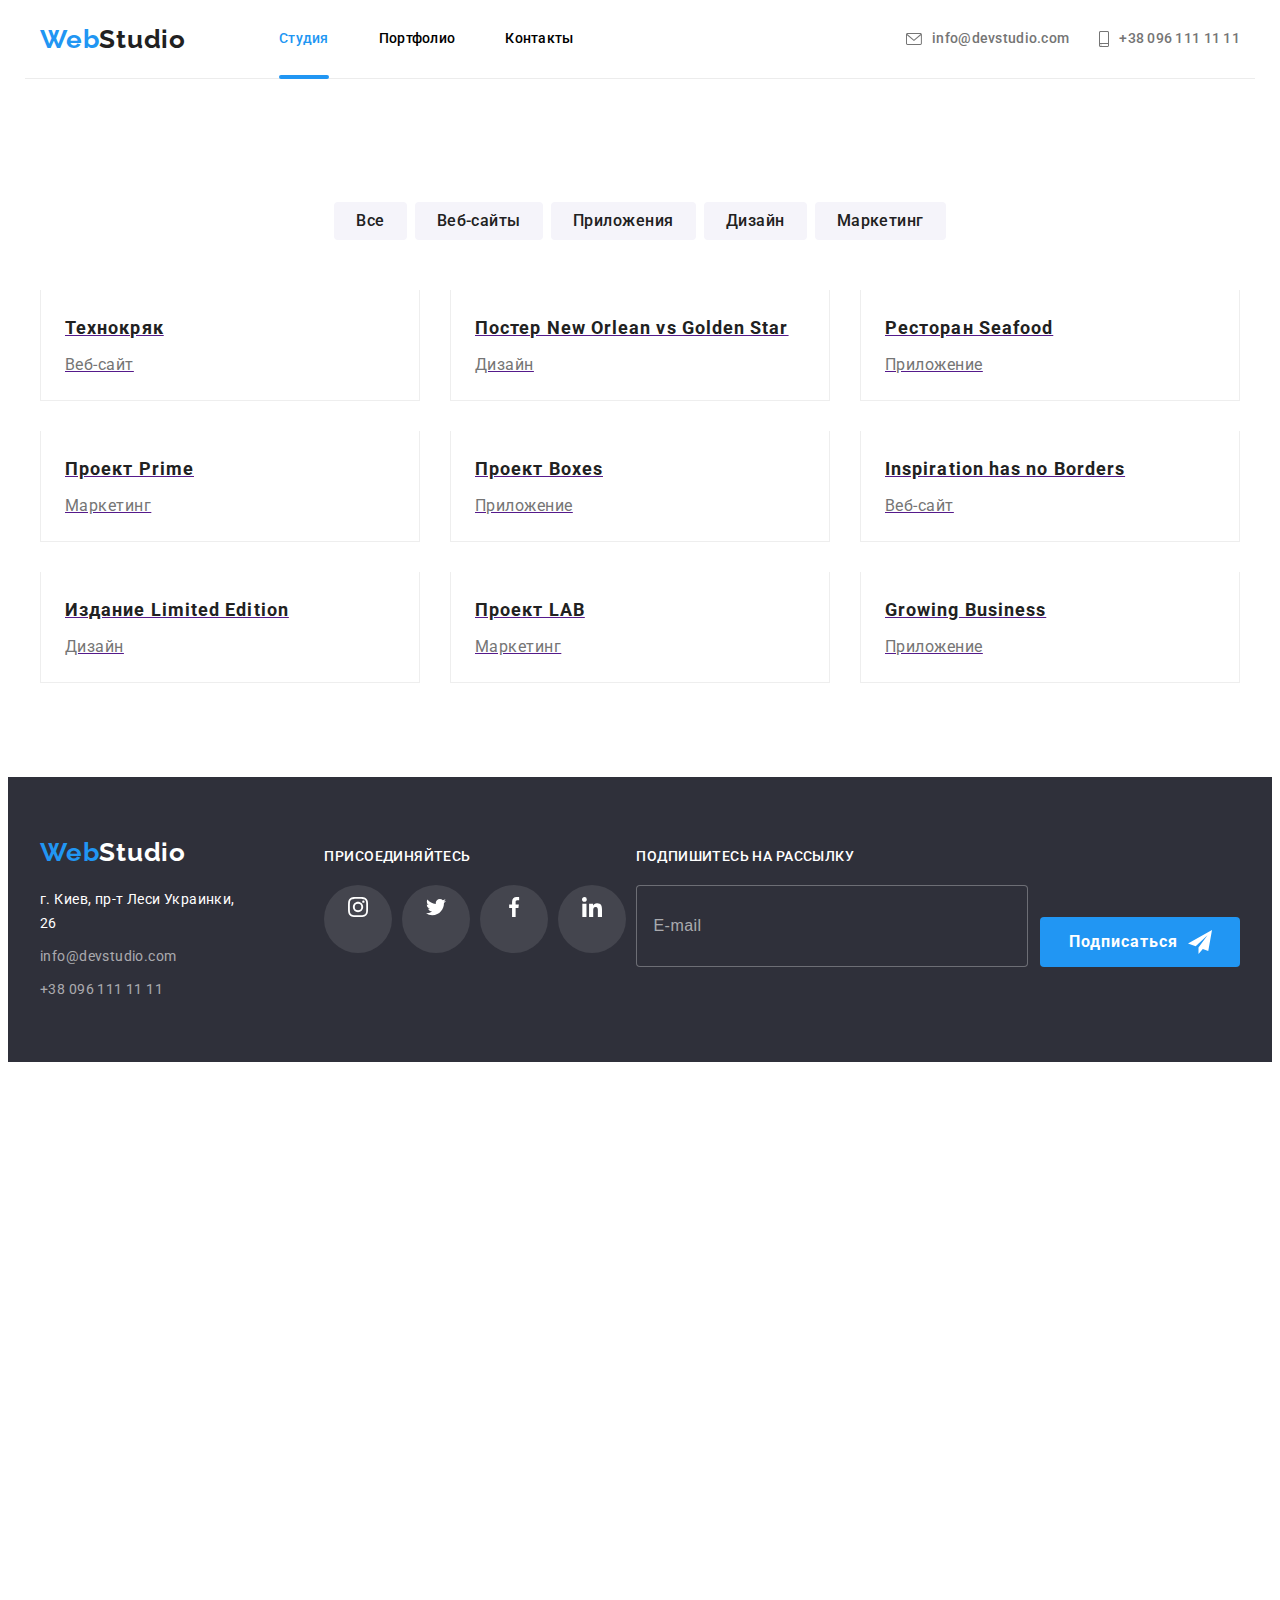
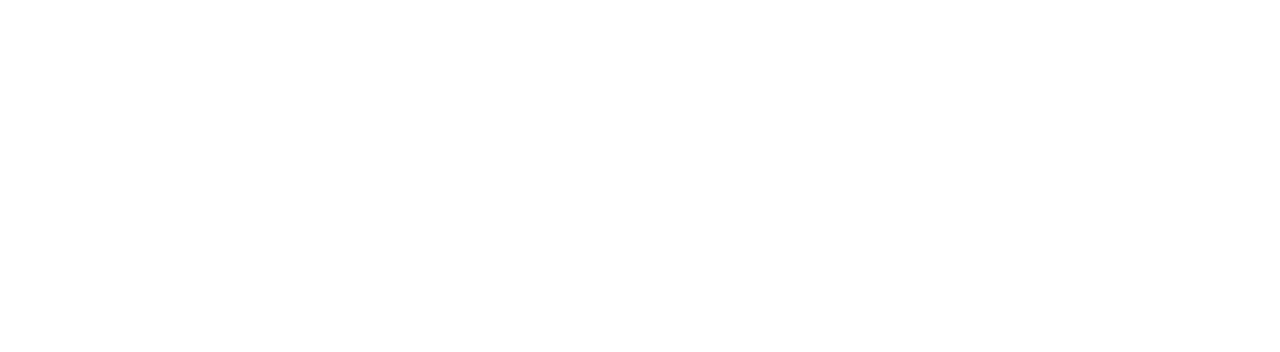
==== commit 3bd911b9: "1" ====
--- a/portfolio.html
+++ b/portfolio.html
@@ -24,8 +24,8 @@
                 <a href="./index.html" class="main-nav__logo"><span class="web">Web</span><span
                         class="studio-black">Studio</span></a>
                 <ul class="main-nav__list list">
-                    <li class="main-nav__item"><a href="./index.html" class="main-nav__link">Студия</a></li>
-                    <li class="main-nav__item"><a href="./portfolio.html" class="main-nav__link current">Портфолио</a></li>
+                    <li class="main-nav__item"><a href="./index.html" class="main-nav__link current">Студия</a></li>
+                    <li class="main-nav__item"><a href="./portfolio.html" class="main-nav__link">Портфолио</a></li>
                     <li class="main-nav__item"><a href="" class="main-nav__link">Контакты</a></li>
                 </ul>
     
@@ -59,7 +59,8 @@
     
                 <nav>
                     <ul class="mobile-menu__list list">
-                        <li class="mobile-menu__item"><a href="./index.html" class="mobile-menu__link">Студия</a></li>
+                        <li class="mobile-menu__item"><a href="./index.html" class="mobile-menu__link current">Студия</a>
+                        </li>
                         <li class="mobile-menu__item"><a href="./portfolio.html" class="mobile-menu__link">Портфолио</a>
                         </li>
                         <li class="mobile-menu__item"><a href="" class="mobile-menu__link">Контакты</a></li>
--- a/css/main.min.css
+++ b/css/main.min.css
@@ -1,2 +1,2 @@
-:root{--primary-text-color: #212121;--accent-color: #2196f3;--secondary-text-color: #757575;--white-text-color: #ffffff;--background-white-color: #e5e5e5;--background-grey-color: #f5f4fa}.hidden{position:absolute;white-space:nowrap;width:1px;height:1px;overflow:hidden;border:0;padding:0;clip:rect(0 0 0 0);clip-path:inset(50%);margin:-1px}body{font-family:Roboto, sans-serif}.list{list-style:none;padding:0;margin:0}p,h1,h2,h3{margin:0}ul{margin:0;padding:0;list-style:none}img{display:block}.link{text-decoration:none}.container{width:480px;padding-left:15px;padding-right:15px;margin-left:auto;margin-right:auto}@media screen and (min-width: 480px){.container{width:480px}}@media screen and (min-width: 768px){.container{width:768px}}@media screen and (min-width: 1200px){.container{width:1200px}}.main-nav__logo{margin-right:93px;text-align:left}.main-nav__logo,.footer-block__logo{font-family:Raleway, sans-serif;font-weight:700;font-size:24px;line-height:1.19;text-decoration:none;letter-spacing:0.03em}@media screen and (min-width: 768px){.main-nav__logo,.footer-block__logo{font-size:24px;line-height:1.17em;letter-spacing:0.03em}}@media screen and (min-width: 1200px){.main-nav__logo,.footer-block__logo{font-size:26px;line-height:1.19em;letter-spacing:0.03em}}.web{color:#2196f3}.studio-black{font-family:Raleway, sans-serif;color:#212121}.footer-block__logo{display:block;margin-bottom:20px}.studio-white{color:#ffffff;font-family:Raleway, sans-serif;text-decoration:none}section{padding-top:94px;padding-bottom:94px}.section-title{margin-bottom:50px;text-align:center;font-weight:700;font-size:36px;line-height:1.14;letter-spacing:0.03em;color:var(--primary-text-color)}@media screen and (max-width: 1199px){.section-title{font-size:28px;line-height:1.18;margin-bottom:30px}}.hero__button{display:block;text-align:center;padding:10px 32px 10px 32px;border:none;border-radius:4px;font-size:16px;font-family:inherit;font-weight:500;line-height:1.88;letter-spacing:0.06em;text-decoration:none;cursor:pointer;color:#ffffff;background-color:#2196f3;margin:0 auto}.form-footer__button{display:flex;margin:0 auto;text-align:center;align-items:center;padding:10px 28px 10px 29px;border:none;border-radius:4px;font-size:16px;font-family:inherit;font-weight:700;line-height:1.88;letter-spacing:0.06em;text-decoration:none;cursor:pointer;color:#ffffff;background-color:#2196f3}.team-social{display:flex;align-items:center;justify-content:center}.team-social__link{display:block;width:44px;height:44px;padding:12px;color:#afb1b8;cursor:pointer;align-items:center;border-radius:50%;transition:background-color 250ms cubic-bezier(0.4, 0, 0.2, 1)}.team-social__link:hover,.team-social__link:focus{background-color:var(--accent-color);color:var(--white-text-color);border-radius:50%}.social-icon{fill:#afb1b8;transition:fill 250ms cubic-bezier(0.4, 0, 0.2, 1)}.team-social__link:hover .social-icon,.team-social__link:focus .social-icon{fill:var(--white-text-color)}.team-social .team-social__item:not(:last-child){margin-right:10px}.footer-join__social{display:flex}.footer-join__link{display:block;text-align:center;width:44px;height:44px;padding:12px;color:var(--white-text-color);cursor:pointer;background-color:rgba(255,255,255,0.1);border-radius:50%;margin-right:10px;transition:background-color 250ms cubic-bezier(0.4, 0, 0.2, 1)}.footer-join__link:hover,.footer-join__link:focus{background-color:var(--accent-color)}.footer-join__icon{fill:var(--white-text-color)}.backdrop{position:fixed;left:0px;top:0px;z-index:150;width:100%;height:100%;background-color:rgba(0,0,0,0.2);opacity:1;transition:opacity 250ms cubic-bezier(0.4, 0, 0.2, 1)}.backdrop.is-hidden{opacity:0;visibility:hidden;pointer-events:none}.backdrop.is-hidden .modal{transform:translate(-50%, -50%) scale(0.9);opacity:0}.modal{position:absolute;max-width:450px;width:100%;top:50%;left:50%;background:#ffffff;box-shadow:0px 1px 3px rgba(0,0,0,0.12),0px 1px 1px rgba(0,0,0,0.14),0px 2px 1px rgba(0,0,0,0.2);border-radius:4px;opacity:1;transform:translate(-50%, -50%) scale(1);transition:transform 250ms cubic-bezier(0.4, 0, 0.2, 1),opacity 250ms cubic-bezier(0.4, 0, 0.2, 1)}@media screen and (min-width: 768px){.modal{max-width:450px;width:100%}}@media screen and (min-width: 1200px){.modal{min-width:528px;min-height:581px}}.modal-button{outline:none;display:flex;position:absolute;top:8px;right:8px;width:30px;height:30px;cursor:pointer;align-items:center;border-radius:50%;fill:var(--primary-text-color);background-color:#ffffff;border:1px solid rgba(0,0,0,0.1);transition:fill 250ms cubic-bezier(0.4, 0, 0.2, 1)}.modal-button:hover,.modal-button:focus{fill:var(--accent-color)}.form-title{font-weight:700;font-size:20px;line-height:1.15;text-align:center;letter-spacing:0.03em;color:#212121;margin-bottom:12px}.form{margin-left:auto;margin-right:auto;text-align:left;padding:40px}.form-field{position:relative;margin-bottom:10px;display:flex;flex-direction:column}.form-field label{font-style:normal;font-weight:normal;font-size:12px;line-height:1.17;letter-spacing:0.01em;color:#757575;margin-bottom:4px}.form-field input{outline:none;border:1px solid rgba(33,33,33,0.2);box-sizing:border-box;border-radius:4px;font-style:normal;font-weight:normal;font-size:12px;line-height:1.17;letter-spacing:0.01em;padding-top:12px;padding-bottom:12px;padding-left:42px;transition:border 250ms cubic-bezier(0.4, 0, 0.2, 1)}.form-field input:hover,.form-field input:focus{border:1px solid var(--accent-color)}.form-icon{position:absolute;top:50%;margin-left:12px;fill:var(--primary-text-color);transition:fill 250ms cubic-bezier(0.4, 0, 0.2, 1)}.form-field input:hover+.form-icon,.form-field input:focus+.form-icon{fill:var(--accent-color)}.textarea-field{margin-bottom:20px;display:flex;flex-direction:column}.textarea-field label{font-style:normal;font-weight:normal;font-size:12px;line-height:1.17;letter-spacing:0.01em;color:#757575;margin-bottom:4px}.comment{outline:none;border:1px solid rgba(33,33,33,0.2);box-sizing:border-box;height:120px;border-radius:4px;padding:16px 12px;font-size:14px;line-height:1.14;letter-spacing:0.01em;resize:none;transition:border 250ms cubic-bezier(0.4, 0, 0.2, 1)}.textarea-field textarea::placeholder{font-style:normal;font-weight:normal;font-size:14px;line-height:1.14;letter-spacing:0.01em;color:rgba(117,117,117,0.5)}.textarea-field textarea:hover,.textarea-field textarea:focus{border:1px solid var(--accent-color)}.policy-label{display:flex;align-items:center}.checkbox{position:absolute;clip:rect(0 0 0 0);overflow:hidden}.checkbox-icon{margin-right:9px;border:2px solid var(--primary-text-color);border-radius:2px;display:inline-block;width:16px;height:15px;cursor:pointer;fill:var(--white-text-color)}.checkbox:checked ~ .checkbox-icon{border-color:var(--accent-color);background-color:var(--accent-color);background-image:url(../images/check.svg);background-repeat:no-repeat;filter:drop-shadow(0px 4px 4px rgba(0,0,0,0.25))}.policy-field{margin-bottom:30px;display:flex;align-items:center;justify-content:center}.policy{font-size:14px;line-height:1.71;letter-spacing:0.03em;color:#757575}@media screen and (min-width: 480px){.policy{font-size:12px}}.policy-terms{padding-left:3px;font-size:14px;line-height:1.71;letter-spacing:0.03em;color:var(--accent-color);text-decoration:underline}@media screen and (min-width: 480px){.policy-terms{font-size:12px}}.form-button{display:block;margin-left:auto;margin-right:auto;text-align:center;align-items:center;padding:10px 55px 10px 56px;border:none;border-radius:4px;font-size:16px;font-family:inherit;font-weight:700;line-height:1.88;letter-spacing:0.06em;text-decoration:none;cursor:pointer;color:#ffffff;background-color:#2196f3;transition:box-shadow 250ms cubic-bezier(0.4, 0, 0.2, 1)}.form-button:hover,.form-button:focus{background:#188ce8;box-shadow:0px 4px 4px rgba(0,0,0,0.15);border-radius:4px}.page-header{position:relative;min-width:480px;top:0;left:0;display:flex;align-items:center;background-color:var(--white-text-color)}.header-container{display:flex;align-items:center;justify-content:space-between;border-bottom:1px solid #ececec;padding-top:10px;padding-bottom:10px}@media screen and (min-width: 768px){.header-container{padding-top:21px;padding-bottom:20px}}@media screen and (min-width: 1200px){.header-container{padding-top:24px;padding-bottom:23px}}@media screen and (max-width: 767px){.site-contacts{display:none}}.menu-button{cursor:pointer;padding:0;border:none;line-height:0;background-color:transparent}@media screen and (min-width: 768px){.menu-button{display:none}}.menu-button__icon{width:40px;height:40px;fill:#212121;transition:fill 250ms cubic-bezier(0.4, 0, 0.2, 1)}.menu-button__icon:hover,.menu-button__icon:focus{fill:var(--accent-color)}.mobile-menu{display:flex;flex-direction:column;justify-content:space-between;position:fixed;z-index:100;top:0;left:0;width:100vw;height:100vh;padding:48px 40px;opacity:0;visibility:hidden;pointer-events:none;transition:opacity 250ms linear, visibility 250ms linear}.mobile-menu.is-open{opacity:1;visibility:visible;pointer-events:all;background-color:var(--white-text-color)}.close-button{position:absolute;top:10px;right:15px;width:40px;height:40px;cursor:pointer;padding:0;border:none;line-height:0;background-color:transparent}.close-button__icon{width:40px;height:40px;fill:#212121;transition:fill 250ms cubic-bezier(0.4, 0, 0.2, 1)}.close-button__icon:hover,.close-button__icon:focus{fill:var(--accent-color)}.mobile-menu__item{font-size:8vw;line-height:1.18em;letter-spacing:0.02em;font-weight:500;color:#212121}.mobile-menu__item:not(:last-child){margin-bottom:32px}@media screen and (min-width: 480px){.mobile-menu__item{font-size:40px}}.mobile-menu__link{text-decoration:none;color:#212121}.mobile-menu__link:hover,.mobile-menu__link:focus{color:var(--accent-color)}.mobile-contacts{margin-bottom:64px}.mobile-contacts__item:not(:last-child){margin-bottom:32px}.mobile-contacts__link__tel{font-weight:500;font-size:8vw;line-height:1.18em;letter-spacing:0.02em;color:var(--accent-color)}@media screen and (min-width: 480px){.mobile-contacts__link__tel{font-size:34px}}.mobile-contacts__link__mail{font-weight:500;font-size:8vw;line-height:1.17em;letter-spacing:0.02em;color:#757575}@media screen and (min-width: 480px){.mobile-contacts__link__mail{font-size:24px}}.menu-social{display:flex;flex-wrap:wrap;justify-content:left;align-items:center;font-weight:500;font-size:18px;line-height:1.22;letter-spacing:0.02em;color:#2196f3}.menu-social__item{display:flex;padding-right:10px}.menu-social__item:not(:last-child){border-right:1px solid rgba(33,33,33,0.2)}.menu-social__item:not(:first-child){padding-left:10px}.menu-social__link{display:flex;font-weight:500;font-size:18px;line-height:1.22;letter-spacing:0.02em;color:#2196f3;text-decoration:none}@media screen and (min-width: 768px){.main-nav{display:none;display:flex;align-items:center}}@media screen and (max-width: 767px){.main-nav__list{display:none}}@media screen and (min-width: 768px){.main-nav__list{display:flex}}.main-nav__item:not(:last-child){margin-right:50px}.main-nav__link{display:block;font-weight:500;font-size:14px;line-height:1.14;letter-spacing:0.02em;color:inherit;text-decoration:none;background-color:#ffffff;transition:color 250ms cubic-bezier(0.4, 0, 0.2, 1);position:relative}.main-nav__link:hover,.main-nav__link:focus{color:var(--accent-color)}.main-nav__link.current::after{content:"";display:block;position:absolute;bottom:-32px;width:100%;height:4px;background-color:var(--accent-color);border-radius:2px}.main-nav__link.current{color:var(--accent-color)}.site-contacts{margin-left:auto}@media screen and (min-width: 1200px){.site-contacts{display:flex;justify-content:center;align-items:center}}.site-contacts__link{display:flex;align-items:center;font-weight:500;font-size:12px;line-height:1.17;letter-spacing:0.02em;color:var(--secondary-text-color);text-decoration:none;transition:color 250ms cubic-bezier(0.4, 0, 0.2, 1)}.site-contacts__link:hover,.site-contacts__link:focus{color:var(--accent-color)}@media screen and (min-width: 1200px){.site-contacts__link{font-size:14px;line-height:1.14;letter-spacing:0.02em}}.site-contacts__item:not(:last-child){margin-bottom:10px}@media screen and (min-width: 1200px){.site-contacts__item:not(:last-child){margin-bottom:0px}}@media screen and (min-width: 1200px){.site-contacts__item+.site-contacts__item{margin-left:30px}}.site-contacts__icon--tel{margin-right:10px;fill:var(--secondary-text-color);transition:fill 250ms cubic-bezier(0.4, 0, 0.2, 1)}.site-contacts__link:hover .site-contacts__icon--tel,.site-contacts__link:focus .site-contacts__icon--tel{fill:var(--accent-color)}@media screen and (min-width: 768px){.site-contacts__icon--tel{margin-right:8px;width:14px;height:10px}}@media screen and (min-width: 1200px){.site-contacts__icon--tel{margin-right:10px;width:16px;height:12px}}.site-contacts__icon--mail{margin-right:10px;fill:var(--secondary-text-color);transition:fill 250ms cubic-bezier(0.4, 0, 0.2, 1)}.site-contacts__link:hover .site-contacts__icon--mail,.site-contacts__link:focus .site-contacts__icon--mail{fill:var(--accent-color)}@media screen and (min-width: 768px){.site-contacts__icon--mail{margin-right:8px;width:10px;height:14px}}@media screen and (min-width: 1200px){.site-contacts__icon--mail{margin-right:10px;width:10px;height:16px}}.hero{padding-top:118px;padding-bottom:118px;margin-left:auto;margin-right:auto;text-align:center;background-image:linear-gradient(rgba(47,48,58,0.4), rgba(47,48,58,0.4)),url(../images/hero/hero.jpg);background-position:center;background-size:cover;background-repeat:no-repeat;width:480px;height:400px}@media screen and (min-device-pixel-ratio: 2), (min-resolution: 192dpi), (min-resolution: 2dppx){.hero{background-image:linear-gradient(rgba(47,48,58,0.4), rgba(47,48,58,0.4)),url(../images/hero/hero2x.jpg)}}@media screen and (min-width: 768px){.hero{width:768px;height:400px;background-image:linear-gradient(rgba(47,48,58,0.4), rgba(47,48,58,0.4)),url(../images/hero/hero-tablet.jpg)}}@media screen and (min-width: 768px) and (min-device-pixel-ratio: 2), screen and (min-width: 768px) and (min-resolution: 192dpi), screen and (min-width: 768px) and (min-resolution: 2dppx){.hero{background-image:linear-gradient(rgba(47,48,58,0.4), rgba(47,48,58,0.4)),url(../images/hero/hero-tablet2x.jpg)}}@media screen and (min-width: 1200px){.hero{padding-top:200px;padding-bottom:200px;width:auto;height:600px;margin-left:auto;margin-right:auto;background-image:linear-gradient(rgba(47,48,58,0.4), rgba(47,48,58,0.4)),url(../images/hero/hero-desktop.jpg);background-position:center;background-size:cover;background-repeat:no-repeat}}@media screen and (min-width: 1200px) and (min-device-pixel-ratio: 2), screen and (min-width: 1200px) and (min-resolution: 192dpi), screen and (min-width: 1200px) and (min-resolution: 2dppx){.hero{background-image:linear-gradient(rgba(47,48,58,0.4), rgba(47,48,58,0.4)),url(../images/hero/hero-desktop2x.jpg)}}.hero__title{font-weight:900;font-size:26px;line-height:1.62em;letter-spacing:0.06em;color:var(--white-text-color);text-align:center;text-transform:uppercase;margin-left:auto;margin-right:auto;margin-bottom:30px;max-width:360px}@media screen and (min-width: 1200px){.hero__title{margin-bottom:30px;font-weight:900;font-size:44px;line-height:1.36;letter-spacing:0.06em;text-transform:uppercase;color:#ffffff;min-width:696px}}.features{padding-top:60px;padding-bottom:60px}.features__icons{display:flex;height:120px;background-color:#f5f4fa;border-radius:4px;align-items:center;justify-content:center;margin-bottom:30px}@media screen and (min-width: 480px){.features__icons{padding:25px 190px}}@media screen and (min-width: 768px){.features__icons{padding-right:142px;padding-left:142px}}@media screen and (min-width: 1200px){.features__icons{padding-right:100px;padding-left:100px}}.features__icon{width:70px;height:70px}.features__list{display:block}@media screen and (min-width: 768px){.features__list{display:flex;flex-wrap:wrap;margin-top:-30px;margin-left:-30px}}@media screen and (min-width: 1200px){.features__list{flex-wrap:nowrap;margin:0px}}@media screen and (max-width: 767px){.features__item:not(:last-child){margin-bottom:30px}}@media screen and (min-width: 768px){.features__item{max-width:354px;margin-top:30px;margin-left:30px}}@media screen and (min-width: 1200px){.features__item{max-width:270px;margin-top:0px;margin-right:30px;margin-left:0px}}.features__item-title{text-align:center;margin-bottom:10px;font-weight:700;font-size:14px;line-height:1.14;letter-spacing:0.03em;text-transform:uppercase;color:var(--primary-text-color)}@media screen and (min-width: 768px){.features__item-title{text-align:left}}@media screen and (min-width: 1200px){.features__item-title{text-align:center}}.features__item-text{font-size:14px;line-height:1.71;letter-spacing:0.03em;color:var(--secondary-text-color)}.cards__list{display:flex;z-index:0}.cards{padding-top:0}@media screen and (max-width: 1199px){.cards{display:none}}.cards__item:not(:last-child){margin-right:30px}.cards__title__block{display:flex;align-items:center;justify-content:center;position:absolute;width:100%;height:70px;background-color:rgba(47,48,58,0.8);bottom:0}.cards__title__text{font-weight:500;font-size:14px;line-height:1.14;letter-spacing:0.03em;text-transform:uppercase;color:var(--white-text-color)}.cards__block{position:relative}.team-block{padding-bottom:30px;padding-top:30px}.team__list{display:block;text-align:center}@media screen and (min-width: 768px){.team__list{display:flex;flex-wrap:wrap}}@media screen and (min-width: 1200px){.team__list{display:flex;text-align:center}}.team-block__title{margin-bottom:10px;font-size:16px;font-weight:500;line-height:1.14;letter-spacing:0.03em;color:var(--primary-text-color)}.team-block__text{font-size:16px;line-height:1.14;letter-spacing:0.03em;color:var(--secondary-text-color);margin-bottom:16px}.team__item{box-shadow:0px 1px 3px rgba(0,0,0,0.12),0px 1px 1px rgba(0,0,0,0.14),0px 2px 1px rgba(0,0,0,0.2);background-color:var(--white-text-color)}.team__item:nth-child(1n+1){margin-bottom:30px}@media screen and (min-width: 768px){.team__item:nth-child(odd){margin-right:30px}}@media screen and (min-width: 1200px){.team__item:not(:last-child){margin-right:30px}}.team{background-color:#f5f4fa;padding-top:60px;padding-bottom:60px;min-width:480px}@media screen and (min-width: 1200px){.team{padding-top:94px;padding-bottom:94px}}.clients__list{display:flex;flex-wrap:wrap;justify-content:space-between}@media screen and (min-width: 1200px){.clients__list{display:flex;flex-wrap:wrap;justify-content:space-between}}.clients__link{display:flex;align-items:center;justify-content:center;width:100%;height:100%;border-radius:4px;border:1px solid #afb1b8;cursor:pointer;color:#afb1b8;transition:border 250ms cubic-bezier(0.4, 0, 0.2, 1)}.clients__link:hover,.clients__link:focus{border:1px solid var(--accent-color);fill:var(--accent-color)}.clients__item{width:210px;height:92px}.clients__item:nth-child(-n+4){margin-bottom:30px}@media screen and (min-width: 1200px){.clients__item{width:170px}.clients__item:not(:last-child){margin-right:30px}}@media screen and (min-width: 768px) and (max-width: 1199px){.clients__item{width:226px}}.clients__icon{fill:#afb1b8;transition:fill 250ms cubic-bezier(0.4, 0, 0.2, 1)}.clients__link:hover .clients__icon,.clients__link:focus .clients__icon{fill:var(--accent-color)}.clients{padding-top:60px;padding-bottom:60px}@media screen and (min-width: 1200px){.clients{padding-top:94px;padding-bottom:94px}}footer{background-color:#2f303a;min-width:480px;padding-top:60px;padding-bottom:60px}.footer-block{display:flex}@media screen and (max-width: 1199px){.footer-block{flex-direction:column;align-items:center;text-align:center}}@media screen and (min-width: 1200px){.footer-block{align-items:baseline;width:1200px}}@media screen and (min-width: 768px){.footer-section{display:flex;align-items:baseline}}@media screen and (min-width: 1200px){.footer-section{margin-right:auto}}.footer-block__contacts{text-align:center;margin-bottom:60px}@media screen and (min-width: 768px) and (max-width: 1199px){.footer-block__contacts{margin-right:165px}}@media screen and (min-width: 1200px){.footer-block__contacts{margin-right:70px;text-align:left;margin-bottom:0}}.city{margin-bottom:9px;font-size:14px;line-height:1.71;font-style:normal;letter-spacing:0.03em;color:#ffffff}.footer-link-mail{display:block;margin-bottom:9px}.footer-link-mail:hover,.footer-link-mail:focus{color:var(--accent-color)}.footer-link-tel{display:block}.footer-link-tel:hover,.footer-link-tel:focus{color:var(--accent-color)}.footer-link-mail,.footer-link-tel{font-size:14px;line-height:1.71;letter-spacing:0.03em;font-style:normal;text-decoration:none;color:rgba(255,255,255,0.6)}.footer-join__title{font-weight:500;font-size:14px;line-height:1.14;letter-spacing:0.03em;text-transform:uppercase;color:#ffffff;margin-bottom:20px}@media screen and (max-width: 1199px){.footer-join__social{margin-bottom:60px}}.form-footer{display:block}@media screen and (min-width: 1200px){.form-footer{display:flex;margin-left:auto;align-items:flex-end}}.form-footer input{width:450px;height:50px;font-size:16px;line-height:1.25;letter-spacing:0.03em;color:rgba(255,255,255,0.6);background-color:#2f303a;border:1px solid rgba(255,255,255,0.3);border-radius:4px;align-items:center;justify-content:center;padding:15px 16px 15px 16px}@media screen and (max-width: 1199px){.form-footer input{margin-bottom:20px}}@media screen and (min-width: 1200px){.form-footer input{margin-right:12px;width:358px}}.form-footer input::placeholder{font-size:16px;line-height:1.25;letter-spacing:0.03em;color:rgba(255,255,255,0.6)}.form-footer__icon{fill:var(--white-text-color);margin-left:10px}.portfolio{padding-top:60px;padding-bottom:60px}.portfolio__filter{display:flex;flex-wrap:wrap;margin-bottom:40px}@media screen and (min-width: 768px){.portfolio__filter{flex-wrap:nowrap;justify-content:center;margin-bottom:30px}}@media screen and (min-width: 1200px){.portfolio__filter{margin-bottom:50px}}.portfolio__filter__item:not(:last-child){margin-right:8px}@media screen and (max-width: 767px){.portfolio__filter__item:nth-child(-n+3){margin-bottom:15px}}.portfolio__filter__button{padding:6px 22px 6px 22px;border:none;border-radius:4px;font-family:Roboto;font-weight:500;font-size:16px;line-height:1.63;letter-spacing:0.03em;color:var(--primary-text-color);background-color:#f5f4fa;cursor:pointer;transition:background-color 250ms cubic-bezier(0.4, 0, 0.2, 1),color 250ms cubic-bezier(0.4, 0, 0.2, 1),box-shadow 250ms cubic-bezier(0.4, 0, 0.2, 1)}.portfolio__filter__button:hover,.portfolio__filter__button:focus{color:var(--white-text-color);background-color:var(--accent-color);box-shadow:0px 3px 1px rgba(0,0,0,0.1),0px 1px 2px rgba(0,0,0,0.08),0px 2px 2px rgba(0,0,0,0.12)}.portfolio{padding-top:60px;padding-bottom:60px}@media screen and (min-width: 1200px){.portfolio{padding-top:94px;padding-bottom:94px}}.works-list{display:block}@media screen and (min-width: 320px){.works-list{display:flex;flex-direction:column;gap:30px}}@media screen and (min-width: 768px){.works-list{display:grid;grid-template-columns:repeat(2, 1fr);gap:30px}}@media screen and (min-width: 1200px){.works-list{display:grid;grid-template-columns:repeat(3, 1fr)}}.works-list__item{cursor:pointer;transition:box-shadow 250ms cubic-bezier(0.4, 0, 0.2, 1)}.works-list__item:hover{box-shadow:0px 1px 1px rgba(0,0,0,0.12),0px 4px 4px rgba(0,0,0,0.06),1px 4px 6px rgba(0,0,0,0.16)}.works-list__overlay{position:relative;overflow:hidden}.works-list__link{display:flex;flex-direction:column}.works-list__overlay::before{display:inline-block;position:absolute;content:"";width:100%;height:100%;background-color:rgba(33,150,243,0.9);transform:translateY(100%);transition:transform 250ms cubic-bezier(0.4, 0, 0.2, 1)}.works-list__item:hover .works-list__overlay::before{transform:translateY(0);opacity:1}.works-list__discription{display:block;position:absolute;top:0;font-weight:400;font-size:18px;line-height:1.56;letter-spacing:0.03em;color:var(--white-text-color);padding:63px 24px;transform:translateY(100%);transition:transform 250ms cubic-bezier(0.4, 0, 0.2, 1)}.works-list__item:hover .works-list__discription{transform:translateY(0);opacity:1}.works-block__title{margin-bottom:4px;font-weight:700;font-size:18px;line-height:2;letter-spacing:0.06em;color:var(--primary-text-color)}.works-block__text{line-height:1.88;font-size:16px;letter-spacing:0.03em;color:var(--secondary-text-color)}.works-block{padding:20px 24px 20px 24px;flex-grow:1;border-bottom:1px solid #eeeeee;border-right:1px solid #eeeeee;border-left:1px solid #eeeeee}
+:root{--primary-text-color: #212121;--accent-color: #2196f3;--secondary-text-color: #757575;--white-text-color: #ffffff;--background-white-color: #e5e5e5;--background-grey-color: #f5f4fa}.hidden{position:absolute;white-space:nowrap;width:1px;height:1px;overflow:hidden;border:0;padding:0;clip:rect(0 0 0 0);clip-path:inset(50%);margin:-1px}body{font-family:Roboto, sans-serif;padding-top:80px}@media screen and (min-width: 480px){body{padding-top:60px}}@media screen and (min-width: 768px){body{padding-top:100px}}.list{list-style:none;padding:0;margin:0}p,h1,h2,h3{margin:0}ul{margin:0;padding:0;list-style:none}img{display:block}.link{text-decoration:none}.container{padding-left:15px;padding-right:15px;margin-left:auto;margin-right:auto}@media screen and (min-width: 480px){.container{width:480px}}@media screen and (min-width: 768px){.container{width:768px}}@media screen and (min-width: 1200px){.container{width:1200px}}.main-nav__logo{margin-right:93px;text-align:left}.main-nav__logo,.footer-block__logo{font-family:Raleway, sans-serif;font-weight:700;font-size:24px;line-height:1.19;text-decoration:none;letter-spacing:0.03em}@media screen and (min-width: 768px){.main-nav__logo,.footer-block__logo{font-size:24px;line-height:1.17em;letter-spacing:0.03em}}@media screen and (min-width: 1200px){.main-nav__logo,.footer-block__logo{font-size:26px;line-height:1.19em;letter-spacing:0.03em}}.web{color:#2196f3}.studio-black{font-family:Raleway, sans-serif;color:#212121}.footer-block__logo{display:block;margin-bottom:20px}.studio-white{color:#ffffff;font-family:Raleway, sans-serif;text-decoration:none}section{padding-top:94px;padding-bottom:94px}.section-title{margin-bottom:50px;text-align:center;font-weight:700;font-size:36px;line-height:1.14;letter-spacing:0.03em;color:var(--primary-text-color)}@media screen and (max-width: 1199px){.section-title{font-size:28px;line-height:1.18;margin-bottom:30px}}.hero__button{display:block;text-align:center;padding:10px 32px 10px 32px;border:none;border-radius:4px;font-size:16px;font-family:inherit;font-weight:500;line-height:1.88;letter-spacing:0.06em;text-decoration:none;cursor:pointer;color:#ffffff;background-color:#2196f3;margin:0 auto}.form-footer__button{display:flex;margin:0 auto;text-align:center;align-items:center;padding:10px 28px 10px 29px;border:none;border-radius:4px;font-size:16px;font-family:inherit;font-weight:700;line-height:1.88;letter-spacing:0.06em;text-decoration:none;cursor:pointer;color:#ffffff;background-color:#2196f3}.team-social{display:flex;align-items:center;justify-content:center}.team-social__link{display:block;width:44px;height:44px;padding:12px;color:#afb1b8;cursor:pointer;align-items:center;border-radius:50%;transition:background-color 250ms cubic-bezier(0.4, 0, 0.2, 1)}.team-social__link:hover,.team-social__link:focus{background-color:var(--accent-color);color:var(--white-text-color);border-radius:50%}.social-icon{fill:#afb1b8;transition:fill 250ms cubic-bezier(0.4, 0, 0.2, 1)}.team-social__link:hover .social-icon,.team-social__link:focus .social-icon{fill:var(--white-text-color)}.team-social .team-social__item:not(:last-child){margin-right:10px}.footer-join__social{display:flex}.footer-join__link{display:block;text-align:center;width:44px;height:44px;padding:12px;color:var(--white-text-color);cursor:pointer;background-color:rgba(255,255,255,0.1);border-radius:50%;margin-right:10px;transition:background-color 250ms cubic-bezier(0.4, 0, 0.2, 1)}.footer-join__link:hover,.footer-join__link:focus{background-color:var(--accent-color)}.footer-join__icon{fill:var(--white-text-color)}.backdrop{position:fixed;left:0px;top:0px;z-index:150;width:100%;height:100%;background-color:rgba(0,0,0,0.2);opacity:1;transition:opacity 250ms cubic-bezier(0.4, 0, 0.2, 1)}.backdrop.is-hidden{opacity:0;visibility:hidden;pointer-events:none}.backdrop.is-hidden .modal{transform:translate(-50%, -50%) scale(0.9);opacity:0}.modal{position:absolute;max-width:450px;width:100%;top:50%;left:50%;background:#ffffff;box-shadow:0px 1px 3px rgba(0,0,0,0.12),0px 1px 1px rgba(0,0,0,0.14),0px 2px 1px rgba(0,0,0,0.2);border-radius:4px;opacity:1;transform:translate(-50%, -50%) scale(1);transition:transform 250ms cubic-bezier(0.4, 0, 0.2, 1),opacity 250ms cubic-bezier(0.4, 0, 0.2, 1)}@media screen and (min-width: 768px){.modal{max-width:450px;width:100%}}@media screen and (min-width: 1200px){.modal{min-width:528px;min-height:581px}}.modal-button{outline:none;display:flex;position:absolute;top:8px;right:8px;width:30px;height:30px;cursor:pointer;align-items:center;border-radius:50%;fill:var(--primary-text-color);background-color:#ffffff;border:1px solid rgba(0,0,0,0.1);transition:fill 250ms cubic-bezier(0.4, 0, 0.2, 1)}.modal-button:hover,.modal-button:focus{fill:var(--accent-color)}.form-title{font-weight:700;font-size:20px;line-height:1.15;text-align:center;letter-spacing:0.03em;color:#212121;margin-bottom:12px}.form{margin-left:auto;margin-right:auto;text-align:left;padding:40px}.form-field{position:relative;margin-bottom:10px;display:flex;flex-direction:column}.form-field label{font-style:normal;font-weight:normal;font-size:12px;line-height:1.17;letter-spacing:0.01em;color:#757575;margin-bottom:4px}.form-field input{outline:none;border:1px solid rgba(33,33,33,0.2);box-sizing:border-box;border-radius:4px;font-style:normal;font-weight:normal;font-size:12px;line-height:1.17;letter-spacing:0.01em;padding-top:12px;padding-bottom:12px;padding-left:42px;transition:border 250ms cubic-bezier(0.4, 0, 0.2, 1)}.form-field input:hover,.form-field input:focus{border:1px solid var(--accent-color)}.form-icon{position:absolute;top:50%;margin-left:12px;fill:var(--primary-text-color);transition:fill 250ms cubic-bezier(0.4, 0, 0.2, 1)}.form-field input:hover+.form-icon,.form-field input:focus+.form-icon{fill:var(--accent-color)}.textarea-field{margin-bottom:20px;display:flex;flex-direction:column}.textarea-field label{font-style:normal;font-weight:normal;font-size:12px;line-height:1.17;letter-spacing:0.01em;color:#757575;margin-bottom:4px}.comment{outline:none;border:1px solid rgba(33,33,33,0.2);box-sizing:border-box;height:120px;border-radius:4px;padding:16px 12px;font-size:14px;line-height:1.14;letter-spacing:0.01em;resize:none;transition:border 250ms cubic-bezier(0.4, 0, 0.2, 1)}.textarea-field textarea::placeholder{font-style:normal;font-weight:normal;font-size:14px;line-height:1.14;letter-spacing:0.01em;color:rgba(117,117,117,0.5)}.textarea-field textarea:hover,.textarea-field textarea:focus{border:1px solid var(--accent-color)}.policy-label{display:flex;align-items:center}.checkbox{position:absolute;clip:rect(0 0 0 0);overflow:hidden}.checkbox-icon{margin-right:9px;border:2px solid var(--primary-text-color);border-radius:2px;display:inline-block;width:16px;height:15px;cursor:pointer;fill:var(--white-text-color)}.checkbox:checked ~ .checkbox-icon{border-color:var(--accent-color);background-color:var(--accent-color);background-image:url(../images/check.svg);background-repeat:no-repeat;filter:drop-shadow(0px 4px 4px rgba(0,0,0,0.25))}.policy-field{margin-bottom:30px;display:flex;align-items:center;justify-content:center}.policy{font-size:14px;line-height:1.71;letter-spacing:0.03em;color:#757575}@media screen and (max-width: 1199px){.policy{font-size:12px}}.policy-terms{padding-left:3px;font-size:14px;line-height:1.71;letter-spacing:0.03em;color:var(--accent-color);text-decoration:underline}@media screen and (max-width: 1199px){.policy-terms{font-size:12px}}.form-button{display:block;margin-left:auto;margin-right:auto;text-align:center;align-items:center;padding:10px 55px 10px 56px;border:none;border-radius:4px;font-size:16px;font-family:inherit;font-weight:700;line-height:1.88;letter-spacing:0.06em;text-decoration:none;cursor:pointer;color:#ffffff;background-color:#2196f3;transition:box-shadow 250ms cubic-bezier(0.4, 0, 0.2, 1)}.form-button:hover,.form-button:focus{background:#188ce8;box-shadow:0px 4px 4px rgba(0,0,0,0.15);border-radius:4px}.page-header{position:fixed;width:100%;z-index:1;top:0;left:0;align-items:center;background-color:var(--white-text-color)}.header-container{display:flex;align-items:center;justify-content:space-between;border-bottom:1px solid #ececec;padding-top:10px;padding-bottom:10px}@media screen and (min-width: 768px){.header-container{padding-top:21px;padding-bottom:20px}}@media screen and (min-width: 1200px){.header-container{padding-top:24px;padding-bottom:23px}}@media screen and (max-width: 767px){.site-contacts{display:none}}.menu-button{cursor:pointer;padding:0;border:none;line-height:0;background-color:transparent}@media screen and (min-width: 768px){.menu-button{display:none}}.menu-button__icon{width:40px;height:40px;fill:#212121;transition:fill 250ms cubic-bezier(0.4, 0, 0.2, 1)}.menu-button__icon:hover,.menu-button__icon:focus{fill:var(--accent-color)}.mobile-menu{display:flex;flex-direction:column;justify-content:space-between;position:fixed;z-index:100;top:0;left:0;width:100%;height:100%;padding:48px 40px;opacity:0;visibility:hidden;pointer-events:none;transition:opacity 250ms linear, visibility 250ms linear}.mobile-menu__link.current{color:var(--accent-color)}.mobile-menu.is-open{opacity:1;visibility:visible;pointer-events:all;background-color:var(--white-text-color);width:100%;height:100%}.close-button{position:absolute;top:10px;right:15px;width:40px;height:40px;cursor:pointer;padding:0;border:none;line-height:0;background-color:transparent}.close-button__icon{width:40px;height:40px;fill:#212121;transition:fill 250ms cubic-bezier(0.4, 0, 0.2, 1)}.close-button__icon:hover,.close-button__icon:focus{fill:var(--accent-color)}.mobile-menu__item{font-size:8vw;line-height:1.18em;letter-spacing:0.02em;font-weight:500;color:#212121}.mobile-menu__item:not(:last-child){margin-bottom:32px}@media screen and (min-width: 480px){.mobile-menu__item{font-size:40px}}.mobile-menu__link{text-decoration:none;color:#212121}.mobile-menu__link:hover,.mobile-menu__link:focus{color:var(--accent-color)}.mobile-contacts{margin-bottom:64px}.mobile-contacts__item:not(:last-child){margin-bottom:32px}.mobile-contacts__link__tel{font-weight:500;font-size:8vw;line-height:1.18em;letter-spacing:0.02em;color:var(--accent-color)}@media screen and (min-width: 480px){.mobile-contacts__link__tel{font-size:34px}}.mobile-contacts__link__mail{font-weight:500;font-size:8vw;line-height:1.17em;letter-spacing:0.02em;color:#757575}@media screen and (min-width: 480px){.mobile-contacts__link__mail{font-size:24px}}.menu-social{display:flex;flex-wrap:wrap;justify-content:left;align-items:center;font-weight:500;font-size:18px;line-height:1.22;letter-spacing:0.02em;color:#2196f3}.menu-social__item{display:flex;padding-right:10px}.menu-social__item:not(:last-child){border-right:1px solid rgba(33,33,33,0.2)}.menu-social__item:not(:first-child){padding-left:10px}.menu-social__link{display:flex;font-weight:500;font-size:18px;line-height:1.22;letter-spacing:0.02em;color:#2196f3;text-decoration:none}.main-nav{display:flex;align-items:center;justify-content:space-between;margin-right:auto}@media screen and (min-width: 768px){.main-nav{display:none;display:flex;align-items:center}}@media screen and (max-width: 767px){.main-nav__list{display:none}}@media screen and (min-width: 768px){.main-nav__list{display:flex}}.main-nav__item:not(:last-child){margin-right:50px}.main-nav__link{display:block;font-weight:500;font-size:14px;line-height:1.14;letter-spacing:0.02em;color:inherit;text-decoration:none;background-color:#ffffff;transition:color 250ms cubic-bezier(0.4, 0, 0.2, 1);position:relative}.main-nav__link:hover,.main-nav__link:focus{color:var(--accent-color)}.main-nav__link.current::after{content:"";display:block;position:absolute;bottom:-32px;width:100%;height:4px;background-color:var(--accent-color);border-radius:2px}.main-nav__link.current{color:var(--accent-color)}.site-contacts{margin-left:auto}@media screen and (min-width: 1200px){.site-contacts{display:flex;justify-content:center;align-items:center}}.site-contacts__link{display:flex;align-items:center;font-weight:500;font-size:12px;line-height:1.17;letter-spacing:0.02em;color:var(--secondary-text-color);text-decoration:none;transition:color 250ms cubic-bezier(0.4, 0, 0.2, 1)}.site-contacts__link:hover,.site-contacts__link:focus{color:var(--accent-color)}@media screen and (min-width: 1200px){.site-contacts__link{font-size:14px;line-height:1.14;letter-spacing:0.02em}}.site-contacts__item:not(:last-child){margin-bottom:10px}@media screen and (min-width: 1200px){.site-contacts__item:not(:last-child){margin-bottom:0px}}@media screen and (min-width: 1200px){.site-contacts__item+.site-contacts__item{margin-left:30px}}.site-contacts__icon--tel{margin-right:10px;fill:var(--secondary-text-color);transition:fill 250ms cubic-bezier(0.4, 0, 0.2, 1)}.site-contacts__link:hover .site-contacts__icon--tel,.site-contacts__link:focus .site-contacts__icon--tel{fill:var(--accent-color)}@media screen and (min-width: 768px){.site-contacts__icon--tel{margin-right:8px;width:14px;height:10px}}@media screen and (min-width: 1200px){.site-contacts__icon--tel{margin-right:10px;width:16px;height:12px}}.site-contacts__icon--mail{margin-right:10px;fill:var(--secondary-text-color);transition:fill 250ms cubic-bezier(0.4, 0, 0.2, 1)}.site-contacts__link:hover .site-contacts__icon--mail,.site-contacts__link:focus .site-contacts__icon--mail{fill:var(--accent-color)}@media screen and (min-width: 768px){.site-contacts__icon--mail{margin-right:8px;width:10px;height:14px}}@media screen and (min-width: 1200px){.site-contacts__icon--mail{margin-right:10px;width:10px;height:16px}}.hero{padding-top:118px;padding-bottom:118px;margin-left:auto;margin-right:auto;text-align:center;background-image:linear-gradient(rgba(47,48,58,0.4), rgba(47,48,58,0.4)),url(../images/hero/hero.jpg);background-position:center;background-size:cover;background-repeat:no-repeat;width:480px;height:400px}@media screen and (min-device-pixel-ratio: 2), (min-resolution: 192dpi), (min-resolution: 2dppx){.hero{background-image:linear-gradient(rgba(47,48,58,0.4), rgba(47,48,58,0.4)),url(../images/hero/hero2x.jpg)}}@media screen and (min-width: 768px){.hero{width:768px;height:400px;background-image:linear-gradient(rgba(47,48,58,0.4), rgba(47,48,58,0.4)),url(../images/hero/hero-tablet.jpg)}}@media screen and (min-width: 768px) and (min-device-pixel-ratio: 2), screen and (min-width: 768px) and (min-resolution: 192dpi), screen and (min-width: 768px) and (min-resolution: 2dppx){.hero{background-image:linear-gradient(rgba(47,48,58,0.4), rgba(47,48,58,0.4)),url(../images/hero/hero-tablet2x.jpg)}}@media screen and (min-width: 1200px){.hero{padding-top:200px;padding-bottom:200px;width:auto;height:600px;margin-left:auto;margin-right:auto;background-image:linear-gradient(rgba(47,48,58,0.4), rgba(47,48,58,0.4)),url(../images/hero/hero-desktop.jpg);background-position:center;background-size:cover;background-repeat:no-repeat}}@media screen and (min-width: 1200px) and (min-device-pixel-ratio: 2), screen and (min-width: 1200px) and (min-resolution: 192dpi), screen and (min-width: 1200px) and (min-resolution: 2dppx){.hero{background-image:linear-gradient(rgba(47,48,58,0.4), rgba(47,48,58,0.4)),url(../images/hero/hero-desktop2x.jpg)}}.hero__title{font-weight:900;font-size:26px;line-height:1.62em;letter-spacing:0.06em;color:var(--white-text-color);text-align:center;text-transform:uppercase;margin-left:auto;margin-right:auto;margin-bottom:30px;max-width:360px}@media screen and (min-width: 1200px){.hero__title{margin-bottom:30px;font-weight:900;font-size:44px;line-height:1.36;letter-spacing:0.06em;text-transform:uppercase;color:#ffffff;min-width:696px}}.features{min-width:480px;padding-top:60px;padding-bottom:60px}.features__icons{display:flex;height:120px;background-color:#f5f4fa;border-radius:4px;align-items:center;justify-content:center;margin-bottom:30px}@media screen and (min-width: 480px){.features__icons{padding:25px 190px}}@media screen and (min-width: 768px){.features__icons{padding-right:142px;padding-left:142px}}@media screen and (min-width: 1200px){.features__icons{padding-right:100px;padding-left:100px}}.features__icon{width:70px;height:70px}.features__list{display:block}@media screen and (min-width: 768px){.features__list{display:flex;flex-wrap:wrap;margin-top:-30px;margin-left:-30px}}@media screen and (min-width: 1200px){.features__list{flex-wrap:nowrap;margin:0px}}@media screen and (max-width: 767px){.features__item:not(:last-child){margin-bottom:30px}}@media screen and (min-width: 768px){.features__item{max-width:354px;margin-top:30px;margin-left:30px}}@media screen and (min-width: 1200px){.features__item{max-width:270px;margin-top:0px;margin-right:30px;margin-left:0px}}.features__item-title{text-align:center;margin-bottom:10px;font-weight:700;font-size:14px;line-height:1.14;letter-spacing:0.03em;text-transform:uppercase;color:var(--primary-text-color)}@media screen and (min-width: 768px){.features__item-title{text-align:left}}@media screen and (min-width: 1200px){.features__item-title{text-align:center}}.features__item-text{font-size:14px;line-height:1.71;letter-spacing:0.03em;color:var(--secondary-text-color)}.cards__list{display:flex;z-index:0}.cards{padding-top:0}@media screen and (max-width: 1199px){.cards{display:none}}.cards__item:not(:last-child){margin-right:30px}.cards__title__block{display:flex;align-items:center;justify-content:center;position:absolute;width:100%;height:70px;background-color:rgba(47,48,58,0.8);bottom:0}.cards__title__text{font-weight:500;font-size:14px;line-height:1.14;letter-spacing:0.03em;text-transform:uppercase;color:var(--white-text-color)}.cards__block{position:relative}.team-block{padding-bottom:30px;padding-top:30px;text-align:center}.team__list{display:flex;flex-direction:column}@media screen and (min-width: 768px) and (max-width: 1200px){.team__list{display:grid;grid-template-columns:repeat(2, 1fr);gap:30px}}@media screen and (min-width: 1200px){.team__list{display:grid;grid-template-columns:repeat(4, 1fr);gap:30px}}.team-block__title{margin-bottom:10px;font-size:16px;font-weight:500;line-height:1.14;letter-spacing:0.03em;color:var(--primary-text-color)}.team-block__text{font-size:16px;line-height:1.14;letter-spacing:0.03em;color:var(--secondary-text-color);margin-bottom:16px}.team__item{box-shadow:0px 1px 3px rgba(0,0,0,0.12),0px 1px 1px rgba(0,0,0,0.14),0px 2px 1px rgba(0,0,0,0.2);background-color:var(--white-text-color)}@media screen and (max-width: 768px){.team__item:not(:last-child){margin-bottom:30px}}.team{background-color:#f5f4fa;padding-top:60px;padding-bottom:60px;min-width:480px}@media screen and (min-width: 1200px){.team{padding-top:94px;padding-bottom:94px}}.clients__list{display:flex;flex-wrap:wrap;justify-content:space-between}@media screen and (min-width: 1200px){.clients__list{display:flex;flex-wrap:wrap;justify-content:space-between}}.clients__link{display:flex;align-items:center;justify-content:center;width:100%;height:100%;border-radius:4px;border:1px solid #afb1b8;cursor:pointer;color:#afb1b8;transition:border 250ms cubic-bezier(0.4, 0, 0.2, 1)}.clients__link:hover,.clients__link:focus{border:1px solid var(--accent-color);fill:var(--accent-color)}.clients__item{width:210px;height:92px}.clients__item:nth-child(-n+4){margin-bottom:30px}@media screen and (min-width: 1200px){.clients__item{width:170px}.clients__item:not(:last-child){margin-right:30px}}@media screen and (min-width: 768px) and (max-width: 1199px){.clients__item{width:226px}}.clients__icon{fill:#afb1b8;transition:fill 250ms cubic-bezier(0.4, 0, 0.2, 1)}.clients__link:hover .clients__icon,.clients__link:focus .clients__icon{fill:var(--accent-color)}.clients{min-width:480px;padding-top:60px;padding-bottom:60px}@media screen and (min-width: 1200px){.clients{padding-top:94px;padding-bottom:94px}}footer{background-color:#2f303a;min-width:480px;padding-top:60px;padding-bottom:60px}.footer-block{display:flex}@media screen and (max-width: 1199px){.footer-block{flex-direction:column;align-items:center;text-align:center}}@media screen and (min-width: 1200px){.footer-block{align-items:baseline;width:1200px}}@media screen and (min-width: 768px){.footer-section{display:flex;align-items:baseline}}@media screen and (min-width: 1200px){.footer-section{margin-right:auto}}.footer-block__contacts{text-align:center;margin-bottom:60px}@media screen and (min-width: 768px) and (max-width: 1199px){.footer-block__contacts{margin-right:165px}}@media screen and (min-width: 1200px){.footer-block__contacts{margin-right:70px;text-align:left;margin-bottom:0}}.city{margin-bottom:9px;font-size:14px;line-height:1.71;font-style:normal;letter-spacing:0.03em;color:#ffffff}.footer-link-mail{display:block;margin-bottom:9px}.footer-link-mail:hover,.footer-link-mail:focus{color:var(--accent-color)}.footer-link-tel{display:block}.footer-link-tel:hover,.footer-link-tel:focus{color:var(--accent-color)}.footer-link-mail,.footer-link-tel{font-size:14px;line-height:1.71;letter-spacing:0.03em;font-style:normal;text-decoration:none;color:rgba(255,255,255,0.6)}.footer-join__title{font-weight:500;font-size:14px;line-height:1.14;letter-spacing:0.03em;text-transform:uppercase;color:#ffffff;margin-bottom:20px}@media screen and (max-width: 1199px){.footer-join__social{margin-bottom:60px}}.form-footer{display:block}@media screen and (min-width: 1200px){.form-footer{display:flex;margin-left:auto;align-items:flex-end}}.form-footer input{width:450px;height:50px;font-size:16px;line-height:1.25;letter-spacing:0.03em;color:rgba(255,255,255,0.6);background-color:#2f303a;border:1px solid rgba(255,255,255,0.3);border-radius:4px;align-items:center;justify-content:center;padding:15px 16px 15px 16px}@media screen and (max-width: 1199px){.form-footer input{margin-bottom:20px}}@media screen and (min-width: 1200px){.form-footer input{margin-right:12px;width:358px}}.form-footer input::placeholder{font-size:16px;line-height:1.25;letter-spacing:0.03em;color:rgba(255,255,255,0.6)}.form-footer__icon{fill:var(--white-text-color);margin-left:10px}.portfolio__filter{min-width:480px;display:flex;flex-wrap:wrap;margin-bottom:40px}@media screen and (min-width: 768px){.portfolio__filter{flex-wrap:nowrap;justify-content:center;margin-bottom:30px}}@media screen and (min-width: 1200px){.portfolio__filter{margin-bottom:50px}}.portfolio__filter__item:not(:last-child){margin-right:8px}@media screen and (max-width: 767px){.portfolio__filter__item:nth-child(-n+3){margin-bottom:15px}}.portfolio__filter__button{padding:6px 22px 6px 22px;border:none;border-radius:4px;font-family:Roboto;font-weight:500;font-size:16px;line-height:1.63;letter-spacing:0.03em;color:var(--primary-text-color);background-color:#f5f4fa;cursor:pointer;transition:background-color 250ms cubic-bezier(0.4, 0, 0.2, 1),color 250ms cubic-bezier(0.4, 0, 0.2, 1),box-shadow 250ms cubic-bezier(0.4, 0, 0.2, 1)}.portfolio__filter__button:hover,.portfolio__filter__button:focus{color:var(--white-text-color);background-color:var(--accent-color);box-shadow:0px 3px 1px rgba(0,0,0,0.1),0px 1px 2px rgba(0,0,0,0.08),0px 2px 2px rgba(0,0,0,0.12)}.portfolio{min-width:480px;padding-top:60px;padding-bottom:60px}@media screen and (min-width: 768px){.portfolio{padding-top:60px;padding-bottom:60px}}@media screen and (min-width: 1200px){.portfolio{padding-top:94px;padding-bottom:94px}}.works-list{width:100%;display:block}@media screen and (min-width: 320px){.works-list{display:flex;flex-direction:column;gap:30px}}@media screen and (min-width: 768px){.works-list{display:grid;grid-template-columns:repeat(2, 1fr);gap:30px}}@media screen and (min-width: 1200px){.works-list{display:grid;grid-template-columns:repeat(3, 1fr)}}.works-list__item{cursor:pointer;transition:box-shadow 250ms cubic-bezier(0.4, 0, 0.2, 1)}.works-list__item:hover{box-shadow:0px 1px 1px rgba(0,0,0,0.12),0px 4px 4px rgba(0,0,0,0.06),1px 4px 6px rgba(0,0,0,0.16)}.works-list__overlay{position:relative;overflow:hidden}.works-list__link{display:flex;flex-direction:column;height:100%}.works-list__overlay::before{display:inline-block;position:absolute;content:"";width:100%;height:100%;background-color:rgba(33,150,243,0.9);transform:translateY(100%);transition:transform 250ms cubic-bezier(0.4, 0, 0.2, 1)}.works-list__item:hover .works-list__overlay::before{transform:translateY(0);opacity:1}.works-list__discription{display:block;position:absolute;top:0;font-weight:400;font-size:18px;line-height:1.56;letter-spacing:0.03em;color:var(--white-text-color);padding:63px 24px;transform:translateY(100%);transition:transform 250ms cubic-bezier(0.4, 0, 0.2, 1)}.works-list__item:hover .works-list__discription{transform:translateY(0);opacity:1}.works-block__title{margin-bottom:4px;font-weight:700;font-size:18px;line-height:2;letter-spacing:0.06em;color:var(--primary-text-color)}.works-block__text{line-height:1.88;font-size:16px;letter-spacing:0.03em;color:var(--secondary-text-color)}.works-block{padding:20px 24px 20px 24px;flex-grow:1;border-bottom:1px solid #eeeeee;border-right:1px solid #eeeeee;border-left:1px solid #eeeeee}
 /*# sourceMappingURL=main.min.css.map */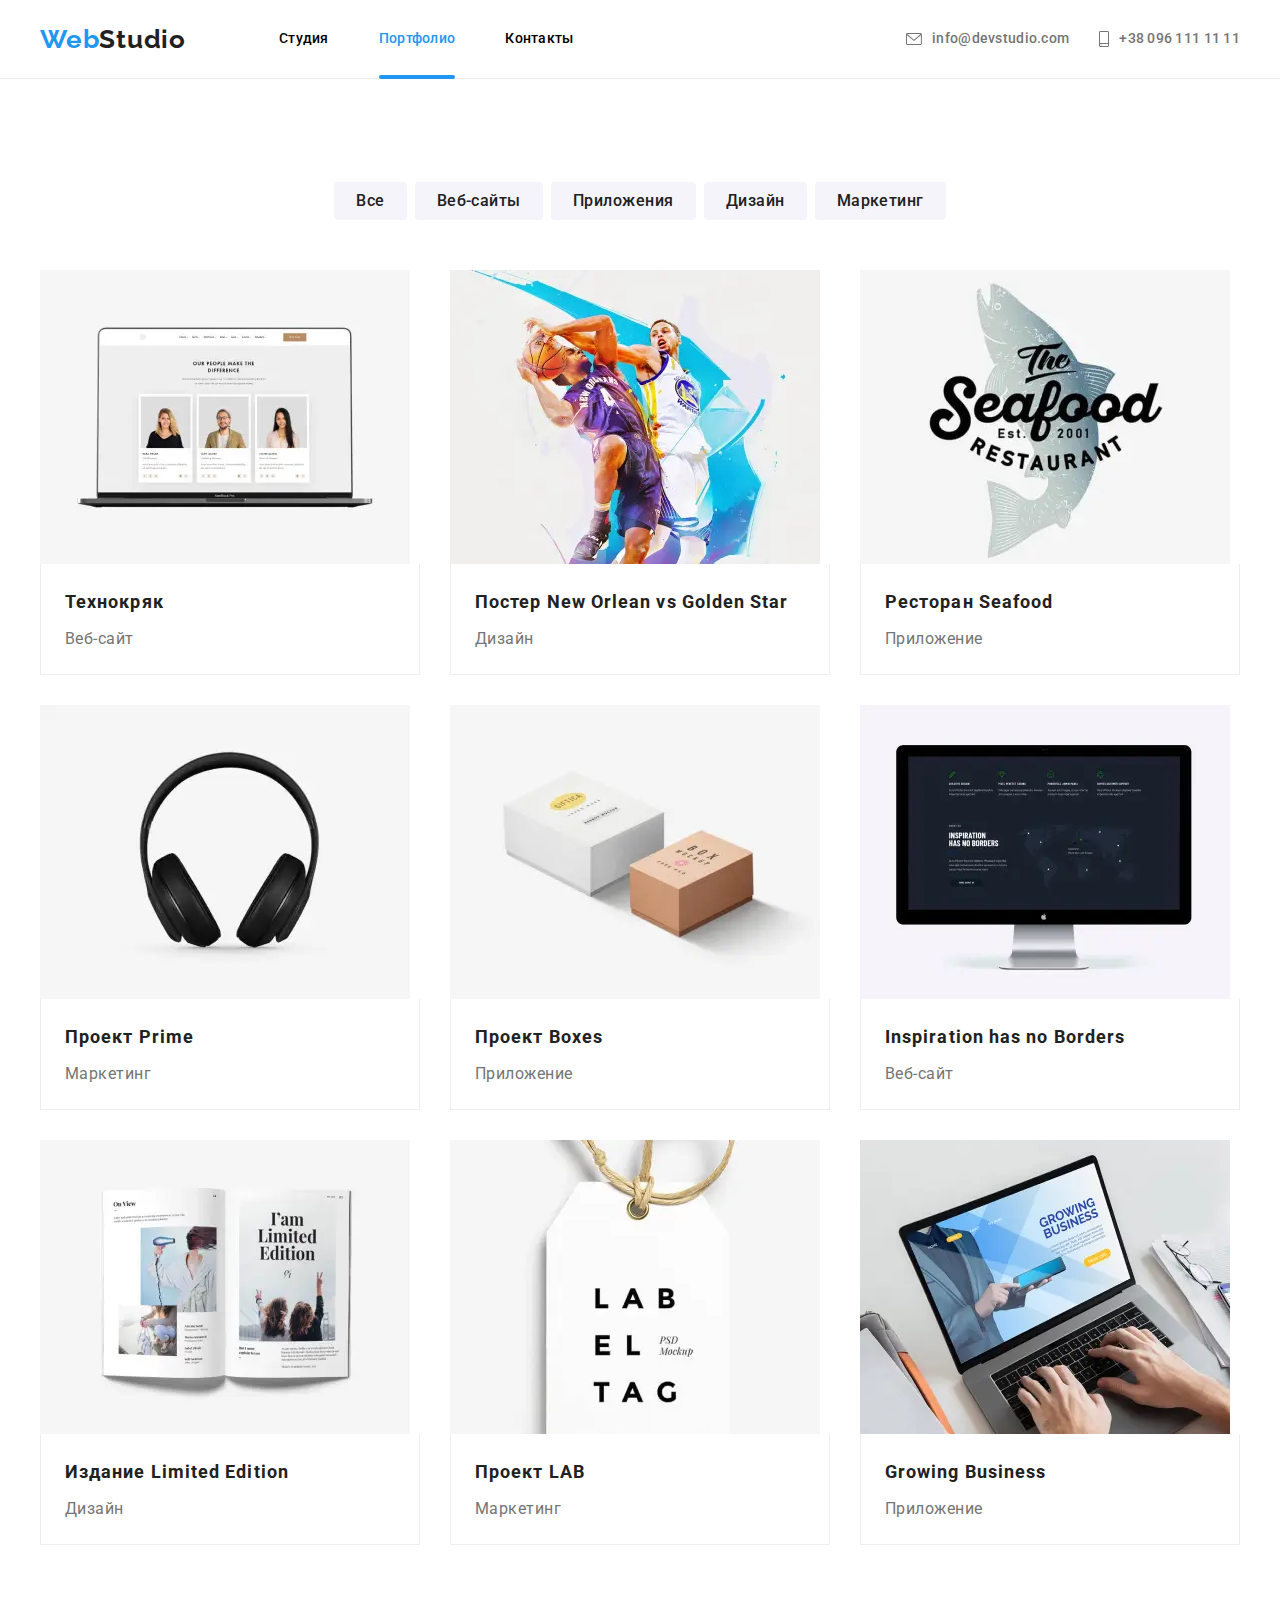
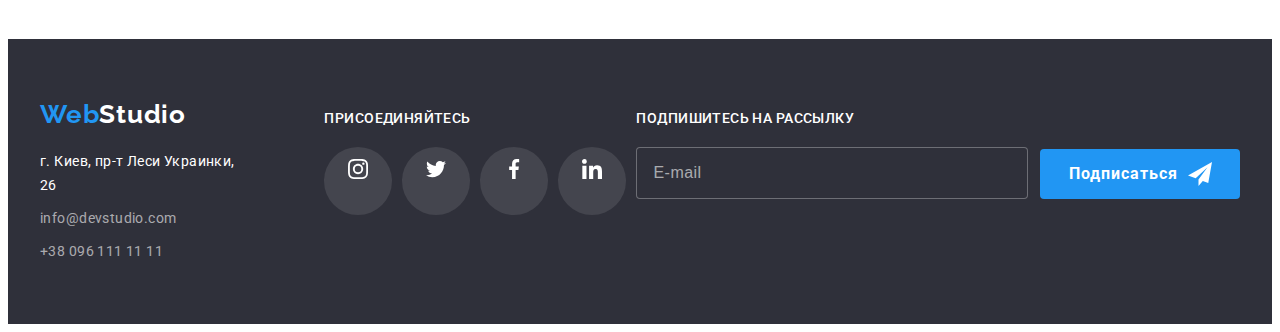
==== commit 660ce1b8: "1" ====
--- a/portfolio.html
+++ b/portfolio.html
@@ -24,8 +24,8 @@
                 <a href="./index.html" class="main-nav__logo"><span class="web">Web</span><span
                         class="studio-black">Studio</span></a>
                 <ul class="main-nav__list list">
-                    <li class="main-nav__item"><a href="./index.html" class="main-nav__link current">Студия</a></li>
-                    <li class="main-nav__item"><a href="./portfolio.html" class="main-nav__link">Портфолио</a></li>
+                    <li class="main-nav__item"><a href="./index.html" class="main-nav__link">Студия</a></li>
+                    <li class="main-nav__item"><a href="./portfolio.html" class="main-nav__link current">Портфолио</a></li>
                     <li class="main-nav__item"><a href="" class="main-nav__link">Контакты</a></li>
                 </ul>
     
--- a/css/main.min.css
+++ b/css/main.min.css
@@ -1,2 +1,2 @@
-:root{--primary-text-color: #212121;--accent-color: #2196f3;--secondary-text-color: #757575;--white-text-color: #ffffff;--background-white-color: #e5e5e5;--background-grey-color: #f5f4fa}.hidden{position:absolute;white-space:nowrap;width:1px;height:1px;overflow:hidden;border:0;padding:0;clip:rect(0 0 0 0);clip-path:inset(50%);margin:-1px}body{font-family:Roboto, sans-serif;padding-top:80px}@media screen and (min-width: 480px){body{padding-top:60px}}@media screen and (min-width: 768px){body{padding-top:100px}}.list{list-style:none;padding:0;margin:0}p,h1,h2,h3{margin:0}ul{margin:0;padding:0;list-style:none}img{display:block}.link{text-decoration:none}.container{padding-left:15px;padding-right:15px;margin-left:auto;margin-right:auto}@media screen and (min-width: 480px){.container{width:480px}}@media screen and (min-width: 768px){.container{width:768px}}@media screen and (min-width: 1200px){.container{width:1200px}}.main-nav__logo{margin-right:93px;text-align:left}.main-nav__logo,.footer-block__logo{font-family:Raleway, sans-serif;font-weight:700;font-size:24px;line-height:1.19;text-decoration:none;letter-spacing:0.03em}@media screen and (min-width: 768px){.main-nav__logo,.footer-block__logo{font-size:24px;line-height:1.17em;letter-spacing:0.03em}}@media screen and (min-width: 1200px){.main-nav__logo,.footer-block__logo{font-size:26px;line-height:1.19em;letter-spacing:0.03em}}.web{color:#2196f3}.studio-black{font-family:Raleway, sans-serif;color:#212121}.footer-block__logo{display:block;margin-bottom:20px}.studio-white{color:#ffffff;font-family:Raleway, sans-serif;text-decoration:none}section{padding-top:94px;padding-bottom:94px}.section-title{margin-bottom:50px;text-align:center;font-weight:700;font-size:36px;line-height:1.14;letter-spacing:0.03em;color:var(--primary-text-color)}@media screen and (max-width: 1199px){.section-title{font-size:28px;line-height:1.18;margin-bottom:30px}}.hero__button{display:block;text-align:center;padding:10px 32px 10px 32px;border:none;border-radius:4px;font-size:16px;font-family:inherit;font-weight:500;line-height:1.88;letter-spacing:0.06em;text-decoration:none;cursor:pointer;color:#ffffff;background-color:#2196f3;margin:0 auto}.form-footer__button{display:flex;margin:0 auto;text-align:center;align-items:center;padding:10px 28px 10px 29px;border:none;border-radius:4px;font-size:16px;font-family:inherit;font-weight:700;line-height:1.88;letter-spacing:0.06em;text-decoration:none;cursor:pointer;color:#ffffff;background-color:#2196f3}.team-social{display:flex;align-items:center;justify-content:center}.team-social__link{display:block;width:44px;height:44px;padding:12px;color:#afb1b8;cursor:pointer;align-items:center;border-radius:50%;transition:background-color 250ms cubic-bezier(0.4, 0, 0.2, 1)}.team-social__link:hover,.team-social__link:focus{background-color:var(--accent-color);color:var(--white-text-color);border-radius:50%}.social-icon{fill:#afb1b8;transition:fill 250ms cubic-bezier(0.4, 0, 0.2, 1)}.team-social__link:hover .social-icon,.team-social__link:focus .social-icon{fill:var(--white-text-color)}.team-social .team-social__item:not(:last-child){margin-right:10px}.footer-join__social{display:flex}.footer-join__link{display:block;text-align:center;width:44px;height:44px;padding:12px;color:var(--white-text-color);cursor:pointer;background-color:rgba(255,255,255,0.1);border-radius:50%;margin-right:10px;transition:background-color 250ms cubic-bezier(0.4, 0, 0.2, 1)}.footer-join__link:hover,.footer-join__link:focus{background-color:var(--accent-color)}.footer-join__icon{fill:var(--white-text-color)}.backdrop{position:fixed;left:0px;top:0px;z-index:150;width:100%;height:100%;background-color:rgba(0,0,0,0.2);opacity:1;transition:opacity 250ms cubic-bezier(0.4, 0, 0.2, 1)}.backdrop.is-hidden{opacity:0;visibility:hidden;pointer-events:none}.backdrop.is-hidden .modal{transform:translate(-50%, -50%) scale(0.9);opacity:0}.modal{position:absolute;max-width:450px;width:100%;top:50%;left:50%;background:#ffffff;box-shadow:0px 1px 3px rgba(0,0,0,0.12),0px 1px 1px rgba(0,0,0,0.14),0px 2px 1px rgba(0,0,0,0.2);border-radius:4px;opacity:1;transform:translate(-50%, -50%) scale(1);transition:transform 250ms cubic-bezier(0.4, 0, 0.2, 1),opacity 250ms cubic-bezier(0.4, 0, 0.2, 1)}@media screen and (min-width: 768px){.modal{max-width:450px;width:100%}}@media screen and (min-width: 1200px){.modal{min-width:528px;min-height:581px}}.modal-button{outline:none;display:flex;position:absolute;top:8px;right:8px;width:30px;height:30px;cursor:pointer;align-items:center;border-radius:50%;fill:var(--primary-text-color);background-color:#ffffff;border:1px solid rgba(0,0,0,0.1);transition:fill 250ms cubic-bezier(0.4, 0, 0.2, 1)}.modal-button:hover,.modal-button:focus{fill:var(--accent-color)}.form-title{font-weight:700;font-size:20px;line-height:1.15;text-align:center;letter-spacing:0.03em;color:#212121;margin-bottom:12px}.form{margin-left:auto;margin-right:auto;text-align:left;padding:40px}.form-field{position:relative;margin-bottom:10px;display:flex;flex-direction:column}.form-field label{font-style:normal;font-weight:normal;font-size:12px;line-height:1.17;letter-spacing:0.01em;color:#757575;margin-bottom:4px}.form-field input{outline:none;border:1px solid rgba(33,33,33,0.2);box-sizing:border-box;border-radius:4px;font-style:normal;font-weight:normal;font-size:12px;line-height:1.17;letter-spacing:0.01em;padding-top:12px;padding-bottom:12px;padding-left:42px;transition:border 250ms cubic-bezier(0.4, 0, 0.2, 1)}.form-field input:hover,.form-field input:focus{border:1px solid var(--accent-color)}.form-icon{position:absolute;top:50%;margin-left:12px;fill:var(--primary-text-color);transition:fill 250ms cubic-bezier(0.4, 0, 0.2, 1)}.form-field input:hover+.form-icon,.form-field input:focus+.form-icon{fill:var(--accent-color)}.textarea-field{margin-bottom:20px;display:flex;flex-direction:column}.textarea-field label{font-style:normal;font-weight:normal;font-size:12px;line-height:1.17;letter-spacing:0.01em;color:#757575;margin-bottom:4px}.comment{outline:none;border:1px solid rgba(33,33,33,0.2);box-sizing:border-box;height:120px;border-radius:4px;padding:16px 12px;font-size:14px;line-height:1.14;letter-spacing:0.01em;resize:none;transition:border 250ms cubic-bezier(0.4, 0, 0.2, 1)}.textarea-field textarea::placeholder{font-style:normal;font-weight:normal;font-size:14px;line-height:1.14;letter-spacing:0.01em;color:rgba(117,117,117,0.5)}.textarea-field textarea:hover,.textarea-field textarea:focus{border:1px solid var(--accent-color)}.policy-label{display:flex;align-items:center}.checkbox{position:absolute;clip:rect(0 0 0 0);overflow:hidden}.checkbox-icon{margin-right:9px;border:2px solid var(--primary-text-color);border-radius:2px;display:inline-block;width:16px;height:15px;cursor:pointer;fill:var(--white-text-color)}.checkbox:checked ~ .checkbox-icon{border-color:var(--accent-color);background-color:var(--accent-color);background-image:url(../images/check.svg);background-repeat:no-repeat;filter:drop-shadow(0px 4px 4px rgba(0,0,0,0.25))}.policy-field{margin-bottom:30px;display:flex;align-items:center;justify-content:center}.policy{font-size:14px;line-height:1.71;letter-spacing:0.03em;color:#757575}@media screen and (max-width: 1199px){.policy{font-size:12px}}.policy-terms{padding-left:3px;font-size:14px;line-height:1.71;letter-spacing:0.03em;color:var(--accent-color);text-decoration:underline}@media screen and (max-width: 1199px){.policy-terms{font-size:12px}}.form-button{display:block;margin-left:auto;margin-right:auto;text-align:center;align-items:center;padding:10px 55px 10px 56px;border:none;border-radius:4px;font-size:16px;font-family:inherit;font-weight:700;line-height:1.88;letter-spacing:0.06em;text-decoration:none;cursor:pointer;color:#ffffff;background-color:#2196f3;transition:box-shadow 250ms cubic-bezier(0.4, 0, 0.2, 1)}.form-button:hover,.form-button:focus{background:#188ce8;box-shadow:0px 4px 4px rgba(0,0,0,0.15);border-radius:4px}.page-header{position:fixed;width:100%;z-index:1;top:0;left:0;align-items:center;background-color:var(--white-text-color)}.header-container{display:flex;align-items:center;justify-content:space-between;border-bottom:1px solid #ececec;padding-top:10px;padding-bottom:10px}@media screen and (min-width: 768px){.header-container{padding-top:21px;padding-bottom:20px}}@media screen and (min-width: 1200px){.header-container{padding-top:24px;padding-bottom:23px}}@media screen and (max-width: 767px){.site-contacts{display:none}}.menu-button{cursor:pointer;padding:0;border:none;line-height:0;background-color:transparent}@media screen and (min-width: 768px){.menu-button{display:none}}.menu-button__icon{width:40px;height:40px;fill:#212121;transition:fill 250ms cubic-bezier(0.4, 0, 0.2, 1)}.menu-button__icon:hover,.menu-button__icon:focus{fill:var(--accent-color)}.mobile-menu{display:flex;flex-direction:column;justify-content:space-between;position:fixed;z-index:100;top:0;left:0;width:100%;height:100%;padding:48px 40px;opacity:0;visibility:hidden;pointer-events:none;transition:opacity 250ms linear, visibility 250ms linear}.mobile-menu__link.current{color:var(--accent-color)}.mobile-menu.is-open{opacity:1;visibility:visible;pointer-events:all;background-color:var(--white-text-color);width:100%;height:100%}.close-button{position:absolute;top:10px;right:15px;width:40px;height:40px;cursor:pointer;padding:0;border:none;line-height:0;background-color:transparent}.close-button__icon{width:40px;height:40px;fill:#212121;transition:fill 250ms cubic-bezier(0.4, 0, 0.2, 1)}.close-button__icon:hover,.close-button__icon:focus{fill:var(--accent-color)}.mobile-menu__item{font-size:8vw;line-height:1.18em;letter-spacing:0.02em;font-weight:500;color:#212121}.mobile-menu__item:not(:last-child){margin-bottom:32px}@media screen and (min-width: 480px){.mobile-menu__item{font-size:40px}}.mobile-menu__link{text-decoration:none;color:#212121}.mobile-menu__link:hover,.mobile-menu__link:focus{color:var(--accent-color)}.mobile-contacts{margin-bottom:64px}.mobile-contacts__item:not(:last-child){margin-bottom:32px}.mobile-contacts__link__tel{font-weight:500;font-size:8vw;line-height:1.18em;letter-spacing:0.02em;color:var(--accent-color)}@media screen and (min-width: 480px){.mobile-contacts__link__tel{font-size:34px}}.mobile-contacts__link__mail{font-weight:500;font-size:8vw;line-height:1.17em;letter-spacing:0.02em;color:#757575}@media screen and (min-width: 480px){.mobile-contacts__link__mail{font-size:24px}}.menu-social{display:flex;flex-wrap:wrap;justify-content:left;align-items:center;font-weight:500;font-size:18px;line-height:1.22;letter-spacing:0.02em;color:#2196f3}.menu-social__item{display:flex;padding-right:10px}.menu-social__item:not(:last-child){border-right:1px solid rgba(33,33,33,0.2)}.menu-social__item:not(:first-child){padding-left:10px}.menu-social__link{display:flex;font-weight:500;font-size:18px;line-height:1.22;letter-spacing:0.02em;color:#2196f3;text-decoration:none}.main-nav{display:flex;align-items:center;justify-content:space-between;margin-right:auto}@media screen and (min-width: 768px){.main-nav{display:none;display:flex;align-items:center}}@media screen and (max-width: 767px){.main-nav__list{display:none}}@media screen and (min-width: 768px){.main-nav__list{display:flex}}.main-nav__item:not(:last-child){margin-right:50px}.main-nav__link{display:block;font-weight:500;font-size:14px;line-height:1.14;letter-spacing:0.02em;color:inherit;text-decoration:none;background-color:#ffffff;transition:color 250ms cubic-bezier(0.4, 0, 0.2, 1);position:relative}.main-nav__link:hover,.main-nav__link:focus{color:var(--accent-color)}.main-nav__link.current::after{content:"";display:block;position:absolute;bottom:-32px;width:100%;height:4px;background-color:var(--accent-color);border-radius:2px}.main-nav__link.current{color:var(--accent-color)}.site-contacts{margin-left:auto}@media screen and (min-width: 1200px){.site-contacts{display:flex;justify-content:center;align-items:center}}.site-contacts__link{display:flex;align-items:center;font-weight:500;font-size:12px;line-height:1.17;letter-spacing:0.02em;color:var(--secondary-text-color);text-decoration:none;transition:color 250ms cubic-bezier(0.4, 0, 0.2, 1)}.site-contacts__link:hover,.site-contacts__link:focus{color:var(--accent-color)}@media screen and (min-width: 1200px){.site-contacts__link{font-size:14px;line-height:1.14;letter-spacing:0.02em}}.site-contacts__item:not(:last-child){margin-bottom:10px}@media screen and (min-width: 1200px){.site-contacts__item:not(:last-child){margin-bottom:0px}}@media screen and (min-width: 1200px){.site-contacts__item+.site-contacts__item{margin-left:30px}}.site-contacts__icon--tel{margin-right:10px;fill:var(--secondary-text-color);transition:fill 250ms cubic-bezier(0.4, 0, 0.2, 1)}.site-contacts__link:hover .site-contacts__icon--tel,.site-contacts__link:focus .site-contacts__icon--tel{fill:var(--accent-color)}@media screen and (min-width: 768px){.site-contacts__icon--tel{margin-right:8px;width:14px;height:10px}}@media screen and (min-width: 1200px){.site-contacts__icon--tel{margin-right:10px;width:16px;height:12px}}.site-contacts__icon--mail{margin-right:10px;fill:var(--secondary-text-color);transition:fill 250ms cubic-bezier(0.4, 0, 0.2, 1)}.site-contacts__link:hover .site-contacts__icon--mail,.site-contacts__link:focus .site-contacts__icon--mail{fill:var(--accent-color)}@media screen and (min-width: 768px){.site-contacts__icon--mail{margin-right:8px;width:10px;height:14px}}@media screen and (min-width: 1200px){.site-contacts__icon--mail{margin-right:10px;width:10px;height:16px}}.hero{padding-top:118px;padding-bottom:118px;margin-left:auto;margin-right:auto;text-align:center;background-image:linear-gradient(rgba(47,48,58,0.4), rgba(47,48,58,0.4)),url(../images/hero/hero.jpg);background-position:center;background-size:cover;background-repeat:no-repeat;width:480px;height:400px}@media screen and (min-device-pixel-ratio: 2), (min-resolution: 192dpi), (min-resolution: 2dppx){.hero{background-image:linear-gradient(rgba(47,48,58,0.4), rgba(47,48,58,0.4)),url(../images/hero/hero2x.jpg)}}@media screen and (min-width: 768px){.hero{width:768px;height:400px;background-image:linear-gradient(rgba(47,48,58,0.4), rgba(47,48,58,0.4)),url(../images/hero/hero-tablet.jpg)}}@media screen and (min-width: 768px) and (min-device-pixel-ratio: 2), screen and (min-width: 768px) and (min-resolution: 192dpi), screen and (min-width: 768px) and (min-resolution: 2dppx){.hero{background-image:linear-gradient(rgba(47,48,58,0.4), rgba(47,48,58,0.4)),url(../images/hero/hero-tablet2x.jpg)}}@media screen and (min-width: 1200px){.hero{padding-top:200px;padding-bottom:200px;width:auto;height:600px;margin-left:auto;margin-right:auto;background-image:linear-gradient(rgba(47,48,58,0.4), rgba(47,48,58,0.4)),url(../images/hero/hero-desktop.jpg);background-position:center;background-size:cover;background-repeat:no-repeat}}@media screen and (min-width: 1200px) and (min-device-pixel-ratio: 2), screen and (min-width: 1200px) and (min-resolution: 192dpi), screen and (min-width: 1200px) and (min-resolution: 2dppx){.hero{background-image:linear-gradient(rgba(47,48,58,0.4), rgba(47,48,58,0.4)),url(../images/hero/hero-desktop2x.jpg)}}.hero__title{font-weight:900;font-size:26px;line-height:1.62em;letter-spacing:0.06em;color:var(--white-text-color);text-align:center;text-transform:uppercase;margin-left:auto;margin-right:auto;margin-bottom:30px;max-width:360px}@media screen and (min-width: 1200px){.hero__title{margin-bottom:30px;font-weight:900;font-size:44px;line-height:1.36;letter-spacing:0.06em;text-transform:uppercase;color:#ffffff;min-width:696px}}.features{min-width:480px;padding-top:60px;padding-bottom:60px}.features__icons{display:flex;height:120px;background-color:#f5f4fa;border-radius:4px;align-items:center;justify-content:center;margin-bottom:30px}@media screen and (min-width: 480px){.features__icons{padding:25px 190px}}@media screen and (min-width: 768px){.features__icons{padding-right:142px;padding-left:142px}}@media screen and (min-width: 1200px){.features__icons{padding-right:100px;padding-left:100px}}.features__icon{width:70px;height:70px}.features__list{display:block}@media screen and (min-width: 768px){.features__list{display:flex;flex-wrap:wrap;margin-top:-30px;margin-left:-30px}}@media screen and (min-width: 1200px){.features__list{flex-wrap:nowrap;margin:0px}}@media screen and (max-width: 767px){.features__item:not(:last-child){margin-bottom:30px}}@media screen and (min-width: 768px){.features__item{max-width:354px;margin-top:30px;margin-left:30px}}@media screen and (min-width: 1200px){.features__item{max-width:270px;margin-top:0px;margin-right:30px;margin-left:0px}}.features__item-title{text-align:center;margin-bottom:10px;font-weight:700;font-size:14px;line-height:1.14;letter-spacing:0.03em;text-transform:uppercase;color:var(--primary-text-color)}@media screen and (min-width: 768px){.features__item-title{text-align:left}}@media screen and (min-width: 1200px){.features__item-title{text-align:center}}.features__item-text{font-size:14px;line-height:1.71;letter-spacing:0.03em;color:var(--secondary-text-color)}.cards__list{display:flex;z-index:0}.cards{padding-top:0}@media screen and (max-width: 1199px){.cards{display:none}}.cards__item:not(:last-child){margin-right:30px}.cards__title__block{display:flex;align-items:center;justify-content:center;position:absolute;width:100%;height:70px;background-color:rgba(47,48,58,0.8);bottom:0}.cards__title__text{font-weight:500;font-size:14px;line-height:1.14;letter-spacing:0.03em;text-transform:uppercase;color:var(--white-text-color)}.cards__block{position:relative}.team-block{padding-bottom:30px;padding-top:30px;text-align:center}.team__list{display:flex;flex-direction:column}@media screen and (min-width: 768px) and (max-width: 1200px){.team__list{display:grid;grid-template-columns:repeat(2, 1fr);gap:30px}}@media screen and (min-width: 1200px){.team__list{display:grid;grid-template-columns:repeat(4, 1fr);gap:30px}}.team-block__title{margin-bottom:10px;font-size:16px;font-weight:500;line-height:1.14;letter-spacing:0.03em;color:var(--primary-text-color)}.team-block__text{font-size:16px;line-height:1.14;letter-spacing:0.03em;color:var(--secondary-text-color);margin-bottom:16px}.team__item{box-shadow:0px 1px 3px rgba(0,0,0,0.12),0px 1px 1px rgba(0,0,0,0.14),0px 2px 1px rgba(0,0,0,0.2);background-color:var(--white-text-color)}@media screen and (max-width: 768px){.team__item:not(:last-child){margin-bottom:30px}}.team{background-color:#f5f4fa;padding-top:60px;padding-bottom:60px;min-width:480px}@media screen and (min-width: 1200px){.team{padding-top:94px;padding-bottom:94px}}.clients__list{display:flex;flex-wrap:wrap;justify-content:space-between}@media screen and (min-width: 1200px){.clients__list{display:flex;flex-wrap:wrap;justify-content:space-between}}.clients__link{display:flex;align-items:center;justify-content:center;width:100%;height:100%;border-radius:4px;border:1px solid #afb1b8;cursor:pointer;color:#afb1b8;transition:border 250ms cubic-bezier(0.4, 0, 0.2, 1)}.clients__link:hover,.clients__link:focus{border:1px solid var(--accent-color);fill:var(--accent-color)}.clients__item{width:210px;height:92px}.clients__item:nth-child(-n+4){margin-bottom:30px}@media screen and (min-width: 1200px){.clients__item{width:170px}.clients__item:not(:last-child){margin-right:30px}}@media screen and (min-width: 768px) and (max-width: 1199px){.clients__item{width:226px}}.clients__icon{fill:#afb1b8;transition:fill 250ms cubic-bezier(0.4, 0, 0.2, 1)}.clients__link:hover .clients__icon,.clients__link:focus .clients__icon{fill:var(--accent-color)}.clients{min-width:480px;padding-top:60px;padding-bottom:60px}@media screen and (min-width: 1200px){.clients{padding-top:94px;padding-bottom:94px}}footer{background-color:#2f303a;min-width:480px;padding-top:60px;padding-bottom:60px}.footer-block{display:flex}@media screen and (max-width: 1199px){.footer-block{flex-direction:column;align-items:center;text-align:center}}@media screen and (min-width: 1200px){.footer-block{align-items:baseline;width:1200px}}@media screen and (min-width: 768px){.footer-section{display:flex;align-items:baseline}}@media screen and (min-width: 1200px){.footer-section{margin-right:auto}}.footer-block__contacts{text-align:center;margin-bottom:60px}@media screen and (min-width: 768px) and (max-width: 1199px){.footer-block__contacts{margin-right:165px}}@media screen and (min-width: 1200px){.footer-block__contacts{margin-right:70px;text-align:left;margin-bottom:0}}.city{margin-bottom:9px;font-size:14px;line-height:1.71;font-style:normal;letter-spacing:0.03em;color:#ffffff}.footer-link-mail{display:block;margin-bottom:9px}.footer-link-mail:hover,.footer-link-mail:focus{color:var(--accent-color)}.footer-link-tel{display:block}.footer-link-tel:hover,.footer-link-tel:focus{color:var(--accent-color)}.footer-link-mail,.footer-link-tel{font-size:14px;line-height:1.71;letter-spacing:0.03em;font-style:normal;text-decoration:none;color:rgba(255,255,255,0.6)}.footer-join__title{font-weight:500;font-size:14px;line-height:1.14;letter-spacing:0.03em;text-transform:uppercase;color:#ffffff;margin-bottom:20px}@media screen and (max-width: 1199px){.footer-join__social{margin-bottom:60px}}.form-footer{display:block}@media screen and (min-width: 1200px){.form-footer{display:flex;margin-left:auto;align-items:flex-end}}.form-footer input{width:450px;height:50px;font-size:16px;line-height:1.25;letter-spacing:0.03em;color:rgba(255,255,255,0.6);background-color:#2f303a;border:1px solid rgba(255,255,255,0.3);border-radius:4px;align-items:center;justify-content:center;padding:15px 16px 15px 16px}@media screen and (max-width: 1199px){.form-footer input{margin-bottom:20px}}@media screen and (min-width: 1200px){.form-footer input{margin-right:12px;width:358px}}.form-footer input::placeholder{font-size:16px;line-height:1.25;letter-spacing:0.03em;color:rgba(255,255,255,0.6)}.form-footer__icon{fill:var(--white-text-color);margin-left:10px}.portfolio__filter{min-width:480px;display:flex;flex-wrap:wrap;margin-bottom:40px}@media screen and (min-width: 768px){.portfolio__filter{flex-wrap:nowrap;justify-content:center;margin-bottom:30px}}@media screen and (min-width: 1200px){.portfolio__filter{margin-bottom:50px}}.portfolio__filter__item:not(:last-child){margin-right:8px}@media screen and (max-width: 767px){.portfolio__filter__item:nth-child(-n+3){margin-bottom:15px}}.portfolio__filter__button{padding:6px 22px 6px 22px;border:none;border-radius:4px;font-family:Roboto;font-weight:500;font-size:16px;line-height:1.63;letter-spacing:0.03em;color:var(--primary-text-color);background-color:#f5f4fa;cursor:pointer;transition:background-color 250ms cubic-bezier(0.4, 0, 0.2, 1),color 250ms cubic-bezier(0.4, 0, 0.2, 1),box-shadow 250ms cubic-bezier(0.4, 0, 0.2, 1)}.portfolio__filter__button:hover,.portfolio__filter__button:focus{color:var(--white-text-color);background-color:var(--accent-color);box-shadow:0px 3px 1px rgba(0,0,0,0.1),0px 1px 2px rgba(0,0,0,0.08),0px 2px 2px rgba(0,0,0,0.12)}.portfolio{min-width:480px;padding-top:60px;padding-bottom:60px}@media screen and (min-width: 768px){.portfolio{padding-top:60px;padding-bottom:60px}}@media screen and (min-width: 1200px){.portfolio{padding-top:94px;padding-bottom:94px}}.works-list{width:100%;display:block}@media screen and (min-width: 320px){.works-list{display:flex;flex-direction:column;gap:30px}}@media screen and (min-width: 768px){.works-list{display:grid;grid-template-columns:repeat(2, 1fr);gap:30px}}@media screen and (min-width: 1200px){.works-list{display:grid;grid-template-columns:repeat(3, 1fr)}}.works-list__item{cursor:pointer;transition:box-shadow 250ms cubic-bezier(0.4, 0, 0.2, 1)}.works-list__item:hover{box-shadow:0px 1px 1px rgba(0,0,0,0.12),0px 4px 4px rgba(0,0,0,0.06),1px 4px 6px rgba(0,0,0,0.16)}.works-list__overlay{position:relative;overflow:hidden}.works-list__link{display:flex;flex-direction:column;height:100%}.works-list__overlay::before{display:inline-block;position:absolute;content:"";width:100%;height:100%;background-color:rgba(33,150,243,0.9);transform:translateY(100%);transition:transform 250ms cubic-bezier(0.4, 0, 0.2, 1)}.works-list__item:hover .works-list__overlay::before{transform:translateY(0);opacity:1}.works-list__discription{display:block;position:absolute;top:0;font-weight:400;font-size:18px;line-height:1.56;letter-spacing:0.03em;color:var(--white-text-color);padding:63px 24px;transform:translateY(100%);transition:transform 250ms cubic-bezier(0.4, 0, 0.2, 1)}.works-list__item:hover .works-list__discription{transform:translateY(0);opacity:1}.works-block__title{margin-bottom:4px;font-weight:700;font-size:18px;line-height:2;letter-spacing:0.06em;color:var(--primary-text-color)}.works-block__text{line-height:1.88;font-size:16px;letter-spacing:0.03em;color:var(--secondary-text-color)}.works-block{padding:20px 24px 20px 24px;flex-grow:1;border-bottom:1px solid #eeeeee;border-right:1px solid #eeeeee;border-left:1px solid #eeeeee}
+:root{--primary-text-color: #212121;--accent-color: #2196f3;--secondary-text-color: #757575;--white-text-color: #ffffff;--background-white-color: #e5e5e5;--background-grey-color: #f5f4fa}.hidden{position:absolute;white-space:nowrap;width:1px;height:1px;overflow:hidden;border:0;padding:0;clip:rect(0 0 0 0);clip-path:inset(50%);margin:-1px}body{font-family:Roboto, sans-serif;padding-top:60px}@media screen and (min-width: 768px){body{padding-top:80px}}.list{list-style:none;padding:0;margin:0}p,h1,h2,h3{margin:0}ul{margin:0;padding:0;list-style:none}img{display:block}.link{text-decoration:none}a{text-decoration:none}.container{padding-left:15px;padding-right:15px;margin-left:auto;margin-right:auto}@media screen and (min-width: 480px){.container{width:480px}}@media screen and (min-width: 768px){.container{width:768px}}@media screen and (min-width: 1200px){.container{width:1200px}}.main-nav__logo{margin-right:93px;text-align:left}.main-nav__logo,.footer-block__logo{font-family:Raleway, sans-serif;font-weight:700;font-size:24px;line-height:1.19;text-decoration:none;letter-spacing:0.03em}@media screen and (min-width: 768px){.main-nav__logo,.footer-block__logo{font-size:24px;line-height:1.17em;letter-spacing:0.03em}}@media screen and (min-width: 1200px){.main-nav__logo,.footer-block__logo{font-size:26px;line-height:1.19em;letter-spacing:0.03em}}.web{color:#2196f3}.studio-black{font-family:Raleway, sans-serif;color:#212121}.footer-block__logo{display:block;margin-bottom:20px}.studio-white{color:#ffffff;font-family:Raleway, sans-serif;text-decoration:none}section{padding-top:94px;padding-bottom:94px}.section-title{margin-bottom:50px;text-align:center;font-weight:700;font-size:36px;line-height:1.14;letter-spacing:0.03em;color:var(--primary-text-color)}@media screen and (max-width: 1199px){.section-title{font-size:28px;line-height:1.18;margin-bottom:30px}}.hero__button{display:block;text-align:center;padding:10px 32px 10px 32px;border:none;border-radius:4px;font-size:16px;font-family:inherit;font-weight:500;line-height:1.88;letter-spacing:0.06em;text-decoration:none;cursor:pointer;color:#ffffff;background-color:#2196f3;margin:0 auto}.form-footer__button{display:flex;margin:0 auto;text-align:center;align-items:center;padding:10px 28px 10px 29px;border:none;border-radius:4px;font-size:16px;font-family:inherit;font-weight:700;line-height:1.88;letter-spacing:0.06em;text-decoration:none;cursor:pointer;color:#ffffff;background-color:#2196f3}.team-social{display:flex;align-items:center;justify-content:center}.team-social__link{display:block;width:44px;height:44px;padding:12px;color:#afb1b8;cursor:pointer;align-items:center;border-radius:50%;transition:background-color 250ms cubic-bezier(0.4, 0, 0.2, 1)}.team-social__link:hover,.team-social__link:focus{background-color:var(--accent-color);color:var(--white-text-color);border-radius:50%}.social-icon{fill:#afb1b8;transition:fill 250ms cubic-bezier(0.4, 0, 0.2, 1)}.team-social__link:hover .social-icon,.team-social__link:focus .social-icon{fill:var(--white-text-color)}.team-social .team-social__item:not(:last-child){margin-right:10px}.footer-join__social{display:flex}.footer-join__link{display:block;text-align:center;width:44px;height:44px;padding:12px;color:var(--white-text-color);cursor:pointer;background-color:rgba(255,255,255,0.1);border-radius:50%;margin-right:10px;transition:background-color 250ms cubic-bezier(0.4, 0, 0.2, 1)}.footer-join__link:hover,.footer-join__link:focus{background-color:var(--accent-color)}.footer-join__icon{fill:var(--white-text-color)}.backdrop{position:fixed;left:0px;top:0px;z-index:150;width:100%;height:100%;background-color:rgba(0,0,0,0.2);opacity:1;transition:opacity 250ms cubic-bezier(0.4, 0, 0.2, 1)}.backdrop.is-hidden{opacity:0;visibility:hidden;pointer-events:none}.backdrop.is-hidden .modal{transform:translate(-50%, -50%) scale(0.9);opacity:0}.modal{position:absolute;max-width:450px;width:100%;top:50%;left:50%;background:#ffffff;box-shadow:0px 1px 3px rgba(0,0,0,0.12),0px 1px 1px rgba(0,0,0,0.14),0px 2px 1px rgba(0,0,0,0.2);border-radius:4px;opacity:1;transform:translate(-50%, -50%) scale(1);transition:transform 250ms cubic-bezier(0.4, 0, 0.2, 1),opacity 250ms cubic-bezier(0.4, 0, 0.2, 1)}@media screen and (min-width: 768px){.modal{max-width:450px;width:100%}}@media screen and (min-width: 1200px){.modal{min-width:528px;min-height:581px}}.modal-button{outline:none;display:flex;position:absolute;top:8px;right:8px;width:30px;height:30px;cursor:pointer;align-items:center;border-radius:50%;fill:var(--primary-text-color);background-color:#ffffff;border:1px solid rgba(0,0,0,0.1);transition:fill 250ms cubic-bezier(0.4, 0, 0.2, 1)}.modal-button:hover,.modal-button:focus{fill:var(--accent-color)}.form-title{font-weight:700;font-size:20px;line-height:1.15;text-align:center;letter-spacing:0.03em;color:#212121;margin-bottom:12px}.form{margin-left:auto;margin-right:auto;text-align:left;padding:40px}.form-field{position:relative;margin-bottom:10px;display:flex;flex-direction:column}.form-field label{font-style:normal;font-weight:normal;font-size:12px;line-height:1.17;letter-spacing:0.01em;color:#757575;margin-bottom:4px}.form-field input{outline:none;border:1px solid rgba(33,33,33,0.2);box-sizing:border-box;border-radius:4px;font-style:normal;font-weight:normal;font-size:12px;line-height:1.17;letter-spacing:0.01em;padding-top:12px;padding-bottom:12px;padding-left:42px;transition:border 250ms cubic-bezier(0.4, 0, 0.2, 1)}.form-field input:hover,.form-field input:focus{border:1px solid var(--accent-color)}.form-icon{position:absolute;top:50%;margin-left:12px;fill:var(--primary-text-color);transition:fill 250ms cubic-bezier(0.4, 0, 0.2, 1)}.form-field input:hover+.form-icon,.form-field input:focus+.form-icon{fill:var(--accent-color)}.textarea-field{margin-bottom:20px;display:flex;flex-direction:column}.textarea-field label{font-style:normal;font-weight:normal;font-size:12px;line-height:1.17;letter-spacing:0.01em;color:#757575;margin-bottom:4px}.comment{outline:none;border:1px solid rgba(33,33,33,0.2);box-sizing:border-box;height:120px;border-radius:4px;padding:16px 12px;font-size:14px;line-height:1.14;letter-spacing:0.01em;resize:none;transition:border 250ms cubic-bezier(0.4, 0, 0.2, 1)}.textarea-field textarea::placeholder{font-style:normal;font-weight:normal;font-size:14px;line-height:1.14;letter-spacing:0.01em;color:rgba(117,117,117,0.5)}.textarea-field textarea:hover,.textarea-field textarea:focus{border:1px solid var(--accent-color)}.policy-label{display:flex;align-items:center}.checkbox{position:absolute;clip:rect(0 0 0 0);overflow:hidden}.checkbox-icon{margin-right:9px;border:2px solid var(--primary-text-color);border-radius:2px;display:inline-block;width:16px;height:15px;cursor:pointer;fill:var(--white-text-color)}.checkbox:checked ~ .checkbox-icon{border-color:var(--accent-color);background-color:var(--accent-color);background-image:url(../images/check.svg);background-repeat:no-repeat;filter:drop-shadow(0px 4px 4px rgba(0,0,0,0.25))}.policy-field{margin-bottom:30px;display:flex;align-items:center;justify-content:center}.policy{font-size:14px;line-height:1.71;letter-spacing:0.03em;color:#757575}@media screen and (max-width: 1199px){.policy{font-size:12px}}.policy-terms{padding-left:3px;font-size:14px;line-height:1.71;letter-spacing:0.03em;color:var(--accent-color);text-decoration:underline}@media screen and (max-width: 1199px){.policy-terms{font-size:12px}}.form-button{display:block;margin-left:auto;margin-right:auto;text-align:center;align-items:center;padding:10px 55px 10px 56px;border:none;border-radius:4px;font-size:16px;font-family:inherit;font-weight:700;line-height:1.88;letter-spacing:0.06em;text-decoration:none;cursor:pointer;color:#ffffff;background-color:#2196f3;transition:box-shadow 250ms cubic-bezier(0.4, 0, 0.2, 1)}.form-button:hover,.form-button:focus{background:#188ce8;box-shadow:0px 4px 4px rgba(0,0,0,0.15);border-radius:4px}.page-header{position:fixed;width:100%;z-index:1;top:0;left:0;align-items:center;background-color:var(--white-text-color);border-bottom:1px solid #ececec}.header-container{display:flex;align-items:center;justify-content:space-between;padding-top:10px;padding-bottom:10px}@media screen and (min-width: 768px){.header-container{padding-top:21px;padding-bottom:20px}}@media screen and (min-width: 1200px){.header-container{padding-top:24px;padding-bottom:23px}}@media screen and (max-width: 767px){.site-contacts{display:none}}.menu-button{cursor:pointer;padding:0;border:none;line-height:0;background-color:transparent}@media screen and (min-width: 768px){.menu-button{display:none}}.menu-button__icon{width:40px;height:40px;fill:#212121;transition:fill 250ms cubic-bezier(0.4, 0, 0.2, 1)}.menu-button__icon:hover,.menu-button__icon:focus{fill:var(--accent-color)}.mobile-menu{display:flex;flex-direction:column;justify-content:space-between;position:fixed;z-index:100;top:0;left:0;width:100%;height:100%;padding:48px 40px;opacity:0;visibility:hidden;pointer-events:none;transition:opacity 250ms linear, visibility 250ms linear}.mobile-menu__link.current{color:var(--accent-color)}.mobile-menu.is-open{opacity:1;visibility:visible;pointer-events:all;background-color:var(--white-text-color);width:100%;height:100%}.close-button{position:absolute;top:10px;right:15px;width:40px;height:40px;cursor:pointer;padding:0;border:none;line-height:0;background-color:transparent}.close-button__icon{width:40px;height:40px;fill:#212121;transition:fill 250ms cubic-bezier(0.4, 0, 0.2, 1)}.close-button__icon:hover,.close-button__icon:focus{fill:var(--accent-color)}.mobile-menu__item{font-size:8vw;line-height:1.18em;letter-spacing:0.02em;font-weight:500;color:#212121}.mobile-menu__item:not(:last-child){margin-bottom:32px}@media screen and (min-width: 480px){.mobile-menu__item{font-size:40px}}.mobile-menu__link{text-decoration:none;color:#212121}.mobile-menu__link:hover,.mobile-menu__link:focus{color:var(--accent-color)}.mobile-contacts{margin-bottom:64px}.mobile-contacts__item:not(:last-child){margin-bottom:32px}.mobile-contacts__link__tel{font-weight:500;font-size:8vw;line-height:1.18em;letter-spacing:0.02em;color:var(--accent-color)}@media screen and (min-width: 480px){.mobile-contacts__link__tel{font-size:34px}}.mobile-contacts__link__mail{font-weight:500;font-size:8vw;line-height:1.17em;letter-spacing:0.02em;color:#757575}@media screen and (min-width: 480px){.mobile-contacts__link__mail{font-size:24px}}.menu-social{display:flex;flex-wrap:wrap;justify-content:left;align-items:center;font-weight:500;font-size:18px;line-height:1.22;letter-spacing:0.02em;color:#2196f3}.menu-social__item{display:flex;padding-right:10px}.menu-social__item:not(:last-child){border-right:1px solid rgba(33,33,33,0.2)}.menu-social__item:not(:first-child){padding-left:10px}.menu-social__link{display:flex;font-weight:500;font-size:18px;line-height:1.22;letter-spacing:0.02em;color:#2196f3;text-decoration:none}.main-nav{display:flex;align-items:center;justify-content:space-between;margin-right:auto}@media screen and (min-width: 768px){.main-nav{display:none;display:flex;align-items:center}}@media screen and (max-width: 767px){.main-nav__list{display:none}}@media screen and (min-width: 768px){.main-nav__list{display:flex}}.main-nav__item:not(:last-child){margin-right:50px}.main-nav__link{display:block;font-weight:500;font-size:14px;line-height:1.14;letter-spacing:0.02em;color:inherit;text-decoration:none;background-color:#ffffff;transition:color 250ms cubic-bezier(0.4, 0, 0.2, 1);position:relative}.main-nav__link:hover,.main-nav__link:focus{color:var(--accent-color)}.main-nav__link.current::after{content:"";display:block;position:absolute;bottom:-32px;width:100%;height:4px;background-color:var(--accent-color);border-radius:2px}.main-nav__link.current{color:var(--accent-color)}.site-contacts{margin-left:auto}@media screen and (min-width: 1200px){.site-contacts{display:flex;justify-content:center;align-items:center}}.site-contacts__link{display:flex;align-items:center;font-weight:500;font-size:12px;line-height:1.17;letter-spacing:0.02em;color:var(--secondary-text-color);text-decoration:none;transition:color 250ms cubic-bezier(0.4, 0, 0.2, 1)}.site-contacts__link:hover,.site-contacts__link:focus{color:var(--accent-color)}@media screen and (min-width: 1200px){.site-contacts__link{font-size:14px;line-height:1.14;letter-spacing:0.02em}}.site-contacts__item:not(:last-child){margin-bottom:10px}@media screen and (min-width: 1200px){.site-contacts__item:not(:last-child){margin-bottom:0px}}@media screen and (min-width: 1200px){.site-contacts__item+.site-contacts__item{margin-left:30px}}.site-contacts__icon--tel{margin-right:10px;fill:var(--secondary-text-color);transition:fill 250ms cubic-bezier(0.4, 0, 0.2, 1)}.site-contacts__link:hover .site-contacts__icon--tel,.site-contacts__link:focus .site-contacts__icon--tel{fill:var(--accent-color)}@media screen and (min-width: 768px){.site-contacts__icon--tel{margin-right:8px;width:14px;height:10px}}@media screen and (min-width: 1200px){.site-contacts__icon--tel{margin-right:10px;width:16px;height:12px}}.site-contacts__icon--mail{margin-right:10px;fill:var(--secondary-text-color);transition:fill 250ms cubic-bezier(0.4, 0, 0.2, 1)}.site-contacts__link:hover .site-contacts__icon--mail,.site-contacts__link:focus .site-contacts__icon--mail{fill:var(--accent-color)}@media screen and (min-width: 768px){.site-contacts__icon--mail{margin-right:8px;width:10px;height:14px}}@media screen and (min-width: 1200px){.site-contacts__icon--mail{margin-right:10px;width:10px;height:16px}}.hero{padding-top:118px;padding-bottom:118px;margin-left:auto;margin-right:auto;text-align:center;background-image:linear-gradient(rgba(47,48,58,0.4), rgba(47,48,58,0.4)),url(../images/hero/hero.jpg);background-position:center;background-size:cover;background-repeat:no-repeat;width:480px;height:400px}@media screen and (min-device-pixel-ratio: 2), (min-resolution: 192dpi), (min-resolution: 2dppx){.hero{background-image:linear-gradient(rgba(47,48,58,0.4), rgba(47,48,58,0.4)),url(../images/hero/hero2x.jpg)}}@media screen and (min-width: 768px){.hero{width:768px;height:400px;background-image:linear-gradient(rgba(47,48,58,0.4), rgba(47,48,58,0.4)),url(../images/hero/hero-tablet.jpg)}}@media screen and (min-width: 768px) and (min-device-pixel-ratio: 2), screen and (min-width: 768px) and (min-resolution: 192dpi), screen and (min-width: 768px) and (min-resolution: 2dppx){.hero{background-image:linear-gradient(rgba(47,48,58,0.4), rgba(47,48,58,0.4)),url(../images/hero/hero-tablet2x.jpg)}}@media screen and (min-width: 1200px){.hero{padding-top:200px;padding-bottom:200px;width:auto;height:600px;margin-left:auto;margin-right:auto;background-image:linear-gradient(rgba(47,48,58,0.4), rgba(47,48,58,0.4)),url(../images/hero/hero-desktop.jpg);background-position:center;background-size:cover;background-repeat:no-repeat}}@media screen and (min-width: 1200px) and (min-device-pixel-ratio: 2), screen and (min-width: 1200px) and (min-resolution: 192dpi), screen and (min-width: 1200px) and (min-resolution: 2dppx){.hero{background-image:linear-gradient(rgba(47,48,58,0.4), rgba(47,48,58,0.4)),url(../images/hero/hero-desktop2x.jpg)}}.hero__title{font-weight:900;font-size:26px;line-height:1.62em;letter-spacing:0.06em;color:var(--white-text-color);text-align:center;text-transform:uppercase;margin-left:auto;margin-right:auto;margin-bottom:30px;max-width:360px}@media screen and (min-width: 1200px){.hero__title{margin-bottom:30px;font-weight:900;font-size:44px;line-height:1.36;letter-spacing:0.06em;text-transform:uppercase;color:#ffffff;min-width:696px}}.features{justify-content:center;padding-top:60px;padding-bottom:60px}@media screen and (min-width: 1200px){.features{flex-wrap:nowrap;padding-top:94px;padding-bottom:94px}}.features__icons{display:flex;height:120px;background-color:#f5f4fa;border-radius:4px;align-items:center;justify-content:center;margin-bottom:30px}@media screen and (min-width: 480px){.features__icons{padding:25px 190px}}@media screen and (min-width: 768px){.features__icons{padding-right:142px;padding-left:142px}}@media screen and (min-width: 1200px){.features__icons{padding-right:100px;padding-left:100px}}.features__icon{width:70px;height:70px}.features__list{display:block}@media screen and (min-width: 768px){.features__list{display:flex;flex-wrap:wrap;margin-top:-30px;margin-left:-30px}}@media screen and (min-width: 1200px){.features__list{flex-wrap:nowrap;margin:0px}}@media screen and (max-width: 767px){.features__item:not(:last-child){margin-bottom:30px}}@media screen and (min-width: 768px){.features__item{max-width:354px;margin-top:30px;margin-left:30px}}@media screen and (min-width: 1200px){.features__item{max-width:270px;margin-top:0px;margin-right:30px;margin-left:0px}}.features__item-title{text-align:center;margin-bottom:10px;font-weight:700;font-size:14px;line-height:1.14;letter-spacing:0.03em;text-transform:uppercase;color:var(--primary-text-color)}@media screen and (min-width: 768px){.features__item-title{text-align:left}}@media screen and (min-width: 1200px){.features__item-title{text-align:left}}.features__item-text{font-size:14px;line-height:1.71;letter-spacing:0.03em;color:var(--secondary-text-color)}.cards__list{display:flex;z-index:0}.cards{padding-top:0}@media screen and (max-width: 1199px){.cards{display:none}}.cards__item:not(:last-child){margin-right:30px}.cards__title__block{display:flex;align-items:center;justify-content:center;position:absolute;width:100%;height:70px;background-color:rgba(47,48,58,0.8);bottom:0}.cards__title__text{font-weight:500;font-size:14px;line-height:1.14;letter-spacing:0.03em;text-transform:uppercase;color:var(--white-text-color)}.cards__block{position:relative}.team-block{padding-bottom:30px;padding-top:30px;text-align:center}.team__list{display:flex;flex-direction:column}@media screen and (min-width: 768px) and (max-width: 1200px){.team__list{display:grid;grid-template-columns:repeat(2, 1fr);gap:30px}}@media screen and (min-width: 1200px){.team__list{display:grid;grid-template-columns:repeat(4, 1fr);gap:30px}}.team-block__title{margin-bottom:10px;font-size:16px;font-weight:500;line-height:1.14;letter-spacing:0.03em;color:var(--primary-text-color)}.team-block__text{font-size:16px;line-height:1.14;letter-spacing:0.03em;color:var(--secondary-text-color);margin-bottom:16px}.team__item{box-shadow:0px 1px 3px rgba(0,0,0,0.12),0px 1px 1px rgba(0,0,0,0.14),0px 2px 1px rgba(0,0,0,0.2);background-color:var(--white-text-color)}@media screen and (max-width: 768px){.team__item:not(:last-child){margin-bottom:30px}}.team{background-color:#f5f4fa;padding-top:60px;padding-bottom:60px;min-width:480px}@media screen and (min-width: 1200px){.team{padding-top:94px;padding-bottom:94px}}.clients__list{display:flex;flex-wrap:wrap;justify-content:space-between}@media screen and (min-width: 1200px){.clients__list{display:flex;flex-wrap:wrap;justify-content:space-between}}.clients__link{display:flex;align-items:center;justify-content:center;width:100%;height:100%;border-radius:4px;border:1px solid #afb1b8;cursor:pointer;color:#afb1b8;transition:border 250ms cubic-bezier(0.4, 0, 0.2, 1)}.clients__link:hover,.clients__link:focus{border:1px solid var(--accent-color);fill:var(--accent-color)}.clients__item{width:210px;height:92px}.clients__item:nth-child(-n+4){margin-bottom:30px}@media screen and (min-width: 1200px){.clients__item{width:170px}.clients__item:not(:last-child){margin-right:30px}}@media screen and (min-width: 768px) and (max-width: 1199px){.clients__item{width:226px}}.clients__icon{fill:#afb1b8;transition:fill 250ms cubic-bezier(0.4, 0, 0.2, 1)}.clients__link:hover .clients__icon,.clients__link:focus .clients__icon{fill:var(--accent-color)}.clients{padding-top:60px;padding-bottom:60px}@media screen and (min-width: 768px){.clients{width:768px}}@media screen and (min-width: 1200px){.clients{padding-top:94px;padding-bottom:94px}}footer{background-color:#2f303a;padding-top:60px;padding-bottom:60px}.footer-block{display:flex}@media screen and (max-width: 1199px){.footer-block{flex-direction:column;align-items:center;text-align:center}}@media screen and (min-width: 1200px){.footer-block{align-items:baseline;width:1200px}}@media screen and (min-width: 768px){.footer-section{display:flex;align-items:baseline}}@media screen and (min-width: 1200px){.footer-section{margin-right:auto}}.footer-block__contacts{text-align:center;margin-bottom:60px}@media screen and (min-width: 768px) and (max-width: 1199px){.footer-block__contacts{margin-right:165px}}@media screen and (min-width: 1200px){.footer-block__contacts{margin-right:70px;text-align:left;margin-bottom:0}}.city{margin-bottom:9px;font-size:14px;line-height:1.71;font-style:normal;letter-spacing:0.03em;color:#ffffff}.footer-link-mail{display:block;margin-bottom:9px}.footer-link-mail:hover,.footer-link-mail:focus{color:var(--accent-color)}.footer-link-tel{display:block}.footer-link-tel:hover,.footer-link-tel:focus{color:var(--accent-color)}.footer-link-mail,.footer-link-tel{font-size:14px;line-height:1.71;letter-spacing:0.03em;font-style:normal;text-decoration:none;color:rgba(255,255,255,0.6)}.footer-join__title{font-weight:500;font-size:14px;line-height:1.14;letter-spacing:0.03em;text-transform:uppercase;color:#ffffff;margin-bottom:20px}@media screen and (max-width: 1199px){.footer-join__social{margin-bottom:60px}}.form-footer{display:block}@media screen and (min-width: 1200px){.form-footer{display:flex;margin-left:auto;align-items:flex-end}}.form-footer input{width:450px;display:inline-block;font-size:16px;line-height:1.25;letter-spacing:0.03em;color:rgba(255,255,255,0.6);background-color:#2f303a;border:1px solid rgba(255,255,255,0.3);border-radius:4px;align-items:center;justify-content:center;padding:15px 16px 15px 16px}@media screen and (max-width: 1199px){.form-footer input{margin-bottom:20px}}@media screen and (min-width: 1200px){.form-footer input{margin-right:12px;width:358px}}.form-footer input::placeholder{font-size:16px;line-height:1.25;letter-spacing:0.03em;color:rgba(255,255,255,0.6)}.form-footer__icon{fill:var(--white-text-color);margin-left:10px}.portfolio__filter{display:flex;flex-wrap:wrap;margin-bottom:40px}@media screen and (min-width: 768px){.portfolio__filter{flex-wrap:nowrap;justify-content:center;margin-bottom:30px}}@media screen and (min-width: 1200px){.portfolio__filter{margin-bottom:50px}}.portfolio__filter__item:not(:last-child){margin-right:8px}@media screen and (max-width: 767px){.portfolio__filter__item:nth-child(-n+3){margin-bottom:15px}}.portfolio__filter__button{padding:6px 22px 6px 22px;border:none;border-radius:4px;font-family:Roboto;font-weight:500;font-size:16px;line-height:1.63;letter-spacing:0.03em;color:var(--primary-text-color);background-color:#f5f4fa;cursor:pointer;transition:background-color 250ms cubic-bezier(0.4, 0, 0.2, 1),color 250ms cubic-bezier(0.4, 0, 0.2, 1),box-shadow 250ms cubic-bezier(0.4, 0, 0.2, 1)}.portfolio__filter__button:hover,.portfolio__filter__button:focus{color:var(--white-text-color);background-color:var(--accent-color);box-shadow:0px 3px 1px rgba(0,0,0,0.1),0px 1px 2px rgba(0,0,0,0.08),0px 2px 2px rgba(0,0,0,0.12)}.portfolio{padding-top:60px;padding-bottom:60px}@media screen and (min-width: 768px){.portfolio{padding-top:60px;padding-bottom:60px}}@media screen and (min-width: 1200px){.portfolio{padding-top:94px;padding-bottom:94px}}.works-list{width:100%;display:block}@media screen and (min-width: 320px){.works-list{display:flex;flex-direction:column;gap:30px}}@media screen and (min-width: 768px){.works-list{display:grid;grid-template-columns:repeat(2, 1fr);gap:30px}}@media screen and (min-width: 1200px){.works-list{display:grid;grid-template-columns:repeat(3, 1fr)}}.works-list__item{cursor:pointer;transition:box-shadow 250ms cubic-bezier(0.4, 0, 0.2, 1)}.works-list__item:hover{box-shadow:0px 1px 1px rgba(0,0,0,0.12),0px 4px 4px rgba(0,0,0,0.06),1px 4px 6px rgba(0,0,0,0.16)}.works-list__overlay{position:relative;overflow:hidden}.works-list__link{display:flex;flex-direction:column;text-decoration:none;height:100%}.works-list__overlay::before{display:inline-block;position:absolute;content:"";width:100%;height:100%;background-color:rgba(33,150,243,0.9);transform:translateY(100%);transition:transform 250ms cubic-bezier(0.4, 0, 0.2, 1)}.works-list__item:hover .works-list__overlay::before{transform:translateY(0);opacity:1}.works-list__discription{display:block;position:absolute;top:0;font-weight:400;font-size:18px;line-height:1.56;letter-spacing:0.03em;color:var(--white-text-color);padding:63px 24px;transform:translateY(100%);transition:transform 250ms cubic-bezier(0.4, 0, 0.2, 1)}.works-list__item:hover .works-list__discription{transform:translateY(0);opacity:1}.works-block__title{margin-bottom:4px;font-weight:700;font-size:18px;line-height:2;letter-spacing:0.06em;color:var(--primary-text-color)}.works-block__text{line-height:1.88;font-size:16px;letter-spacing:0.03em;color:var(--secondary-text-color)}.works-block{padding:20px 24px 20px 24px;flex-grow:1;border-bottom:1px solid #eeeeee;border-right:1px solid #eeeeee;border-left:1px solid #eeeeee}
 /*# sourceMappingURL=main.min.css.map */